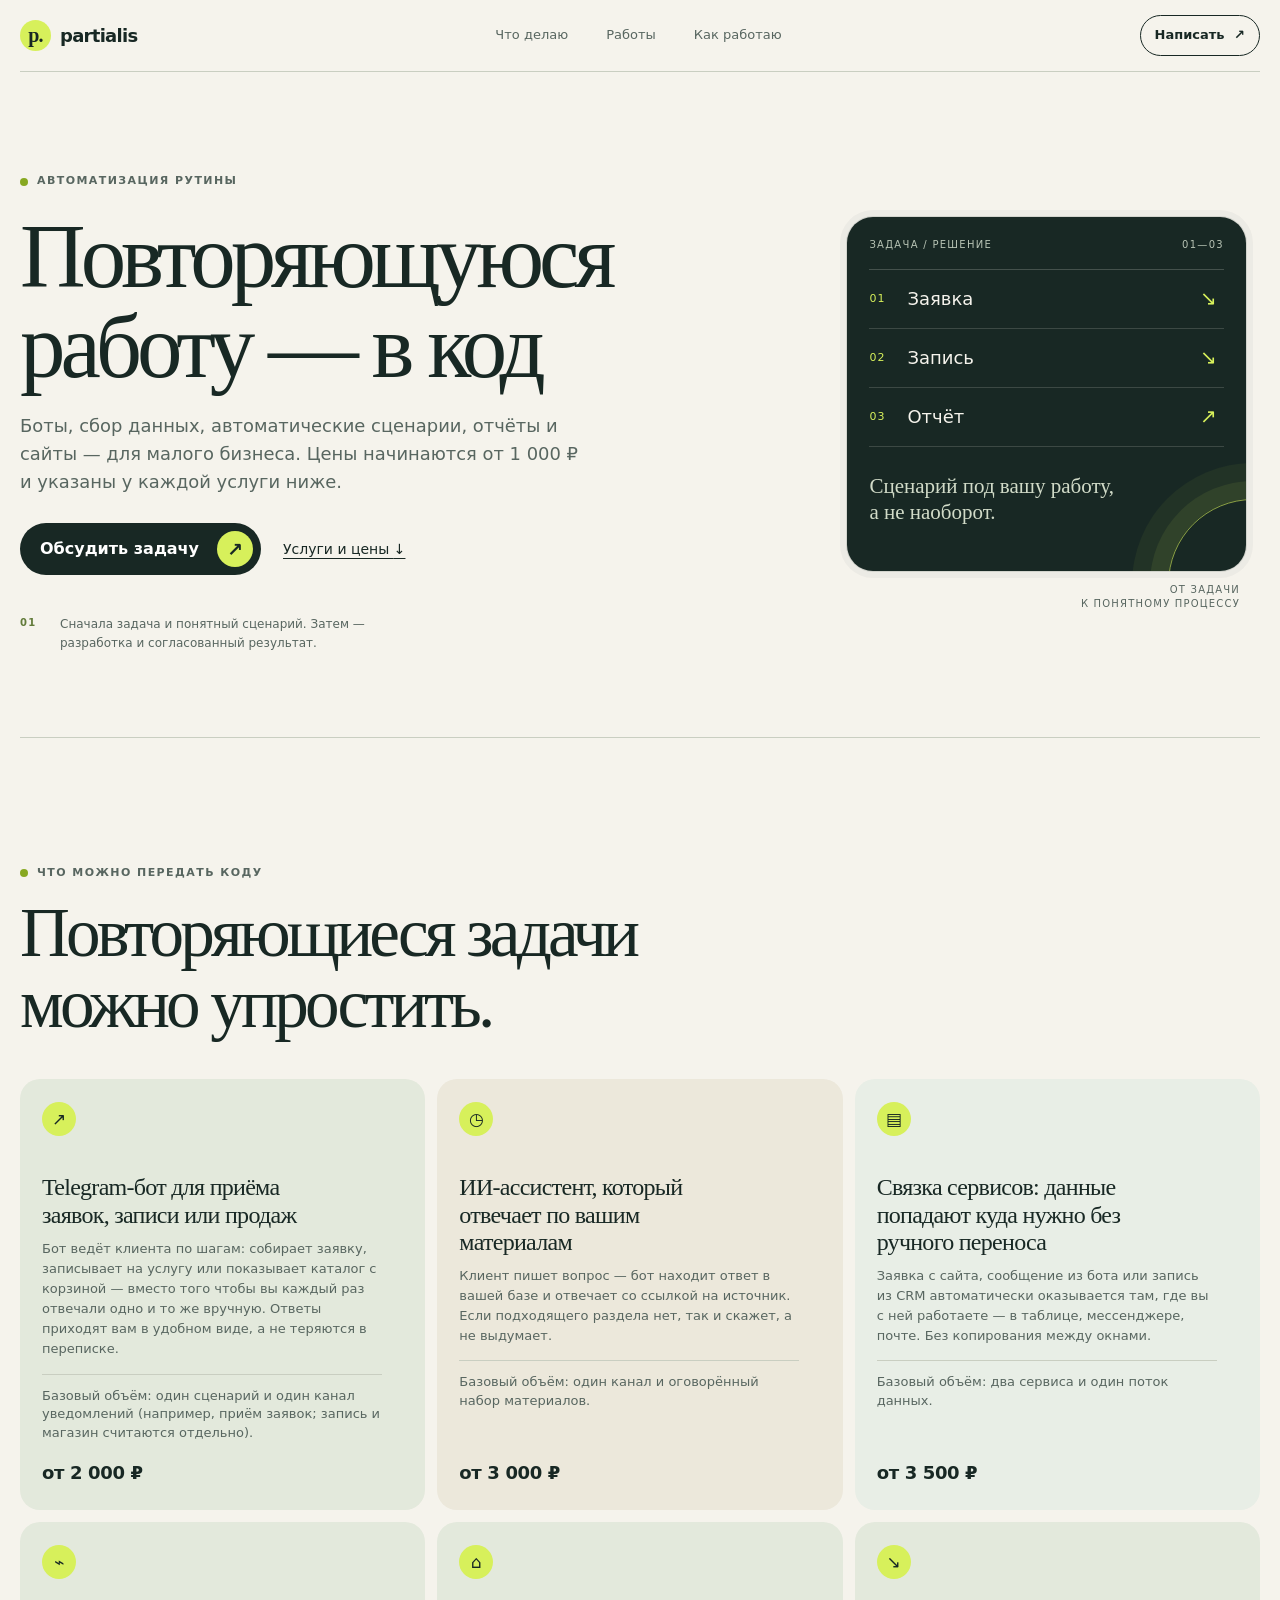
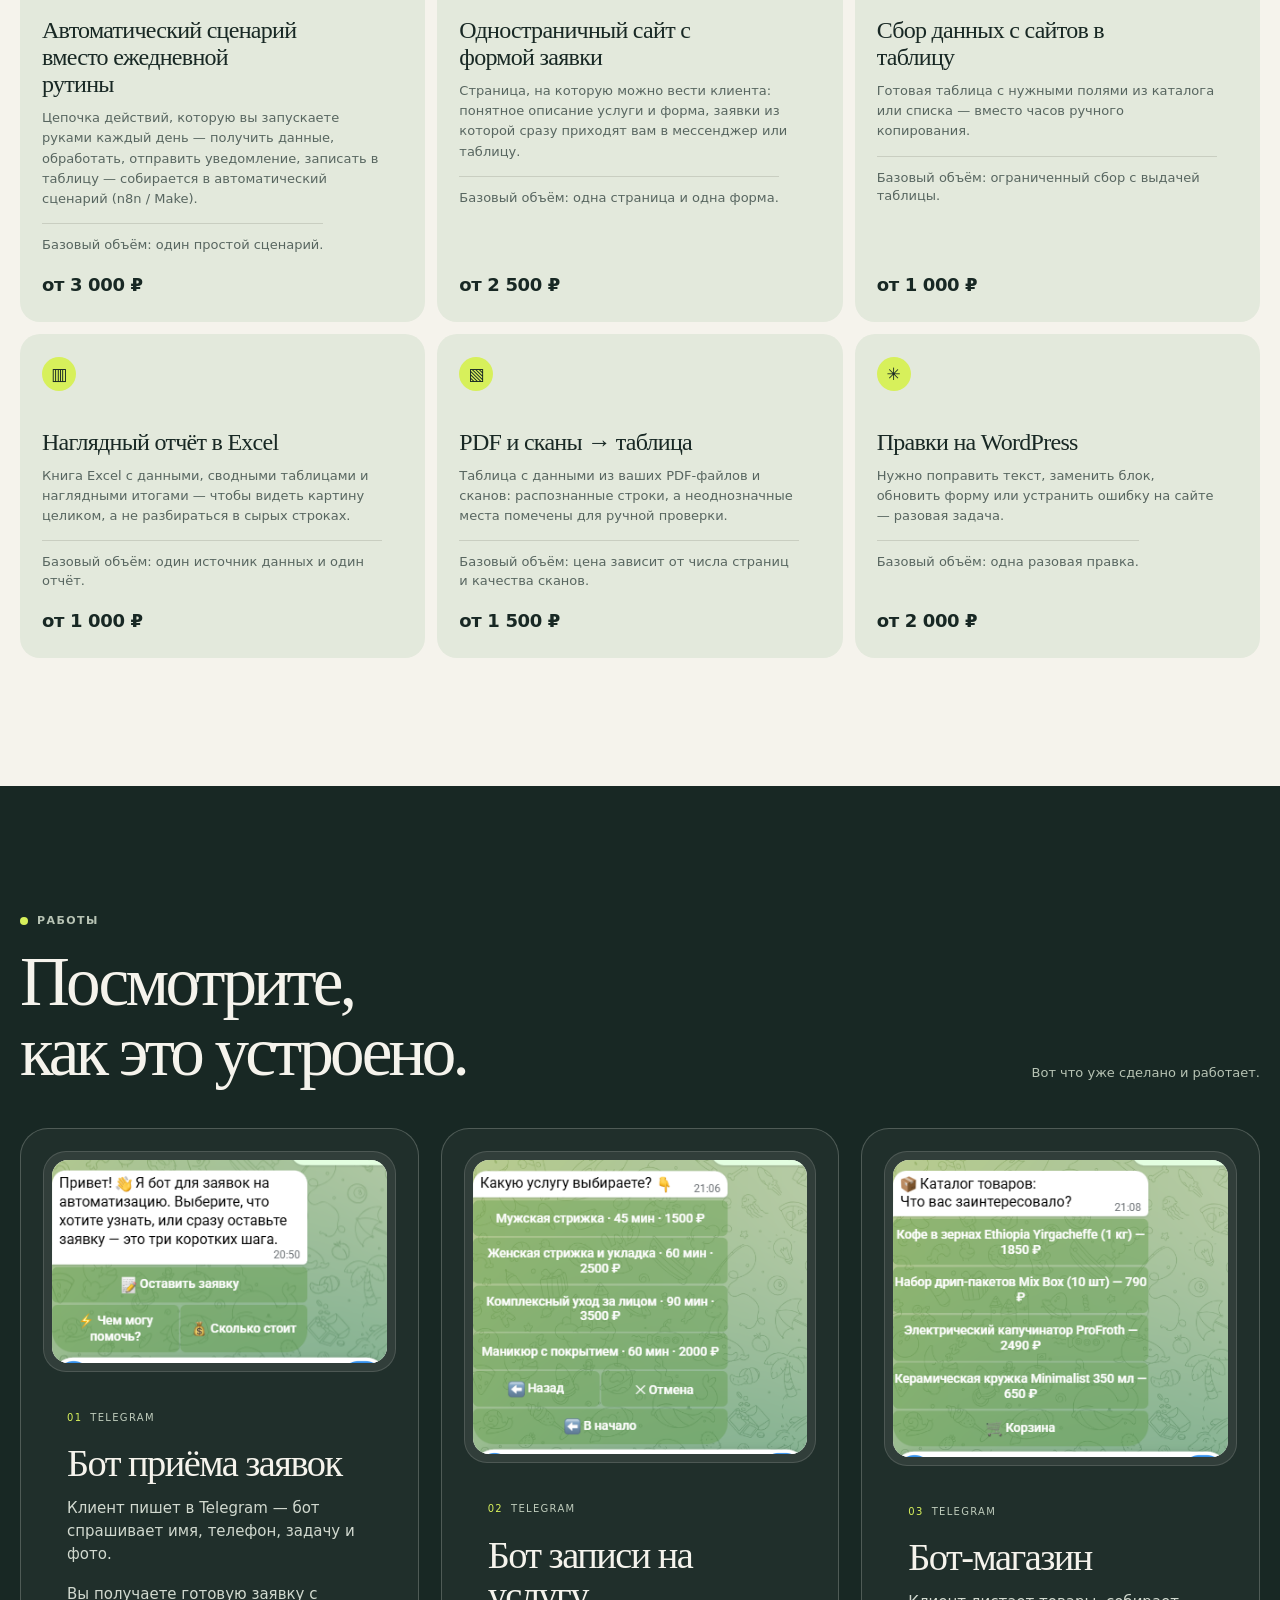
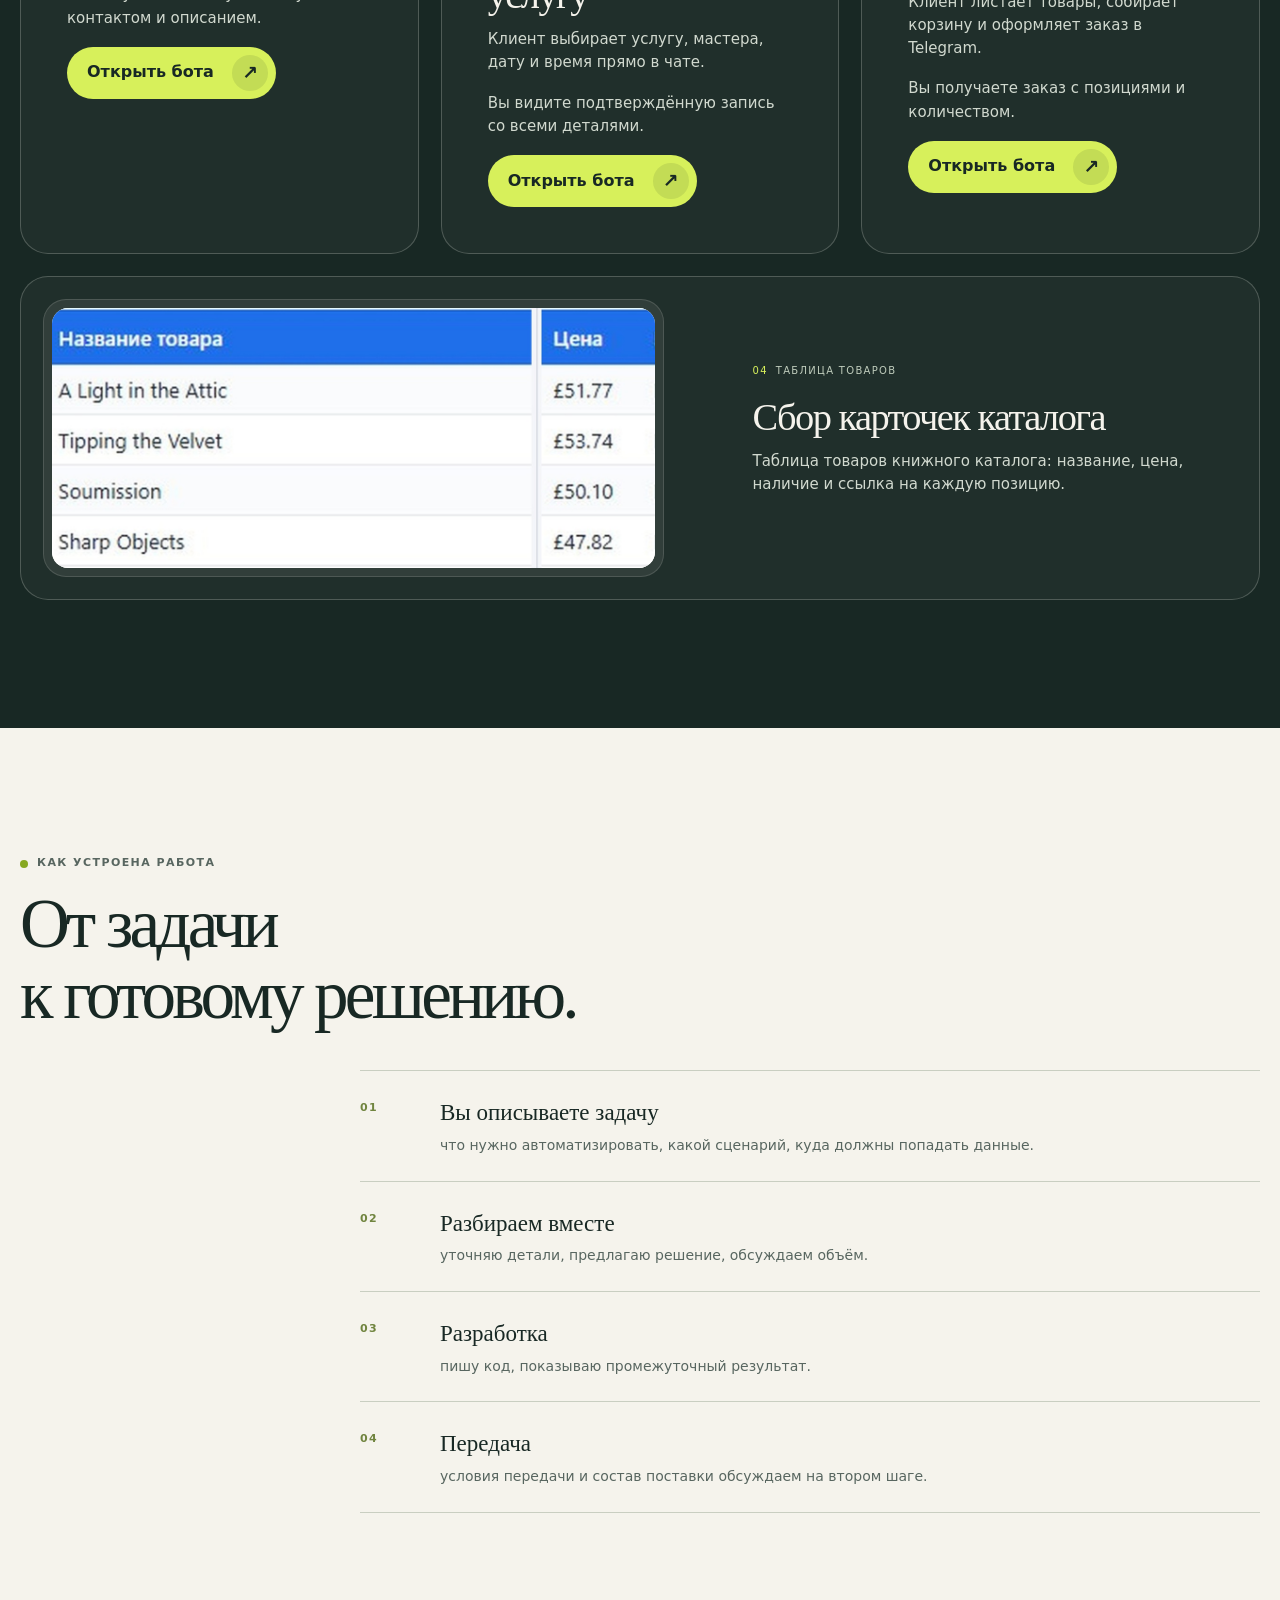
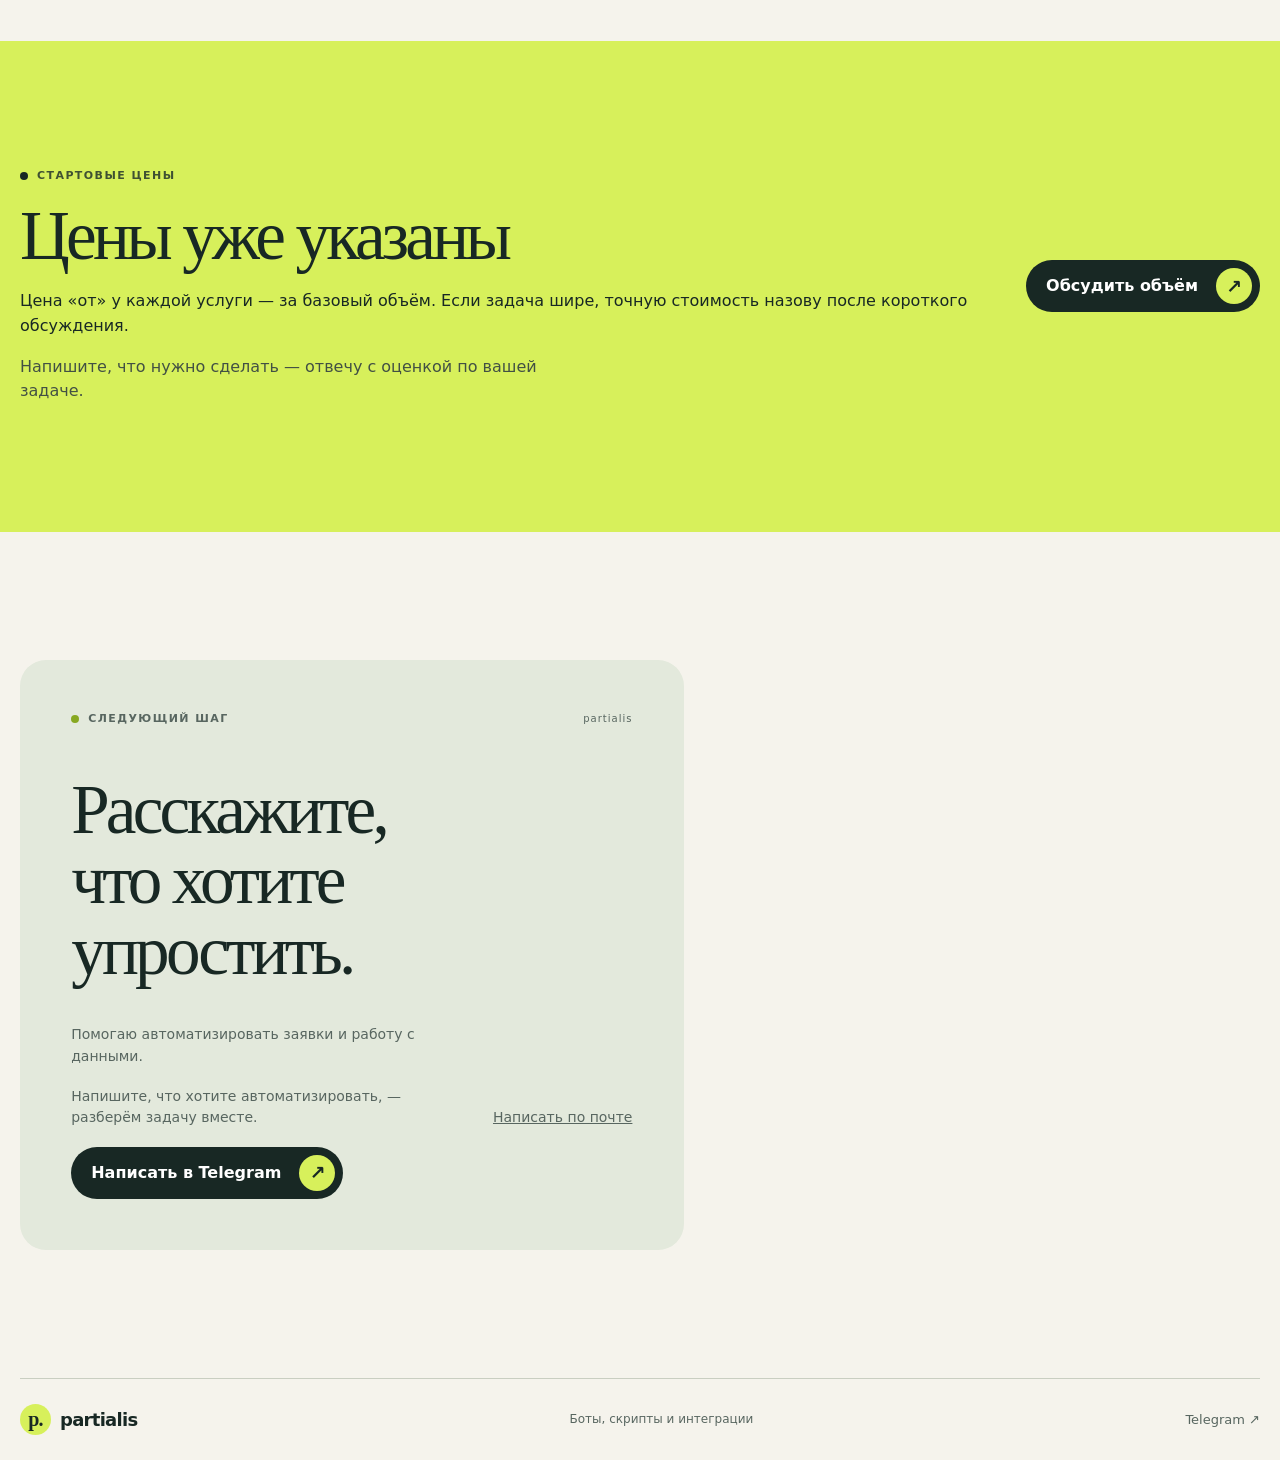
==== index.html @ 632c6802 "Витрина: три карточки ботов с кадрами переписки" ====
<!doctype html>
<html lang="ru">
<head>
  <meta charset="utf-8">
  <meta name="viewport" content="width=device-width, initial-scale=1">
  <meta name="theme-color" content="#f5f3ec">
  <title>Автоматизация для малого бизнеса — боты, отчёты, сбор данных, сайты | partialis.dev</title>
  <meta name="description" content="Telegram-боты, автоматические сценарии, сбор данных в таблицу, отчёты в Excel, одностраничные сайты. Цены от 1 000 ₽. Напишите задачу — отвечу с оценкой.">
  <link rel="stylesheet" href="стиль.css">
</head>
<body>
  <header class="шапка">
    <a class="логотип" href="#начало" aria-label="Partialis — в начало"><span class="логотип-знак">p.</span><span>partialis</span></a>
    <nav aria-label="Основная навигация"><a href="#решения">Что делаю</a><a href="#работы">Работы</a><a href="#процесс">Как работаю</a></nav>
    <a class="шапка-контакт" href="https://t.me/Partialis" target="_blank" rel="noopener">Написать <span aria-hidden="true">↗</span></a>
  </header>
  <main>
    <section class="герой" id="начало" aria-labelledby="заголовок">
      <div class="герой-текст">
        <!-- ТЕКСТ:первый-экран:начало -->
<p class="надстрочник"><span class="точка"></span> Автоматизация рутины</p><h1 id="заголовок">Повторяющуюся работу — в код</h1><div class="герой-описание"><p>Боты, сбор данных, автоматические сценарии, отчёты и сайты — для малого бизнеса. Цены начинаются от 1 000 ₽ и указаны у каждой услуги ниже.</p></div>
<!-- ТЕКСТ:первый-экран:конец -->
        <div class="действия"><a class="кнопка кнопка-тёмная" href="https://t.me/Partialis" target="_blank" rel="noopener">Обсудить задачу <span class="кнопка-стрелка" aria-hidden="true">↗</span></a><a class="текстовая-ссылка" href="#решения">Услуги и цены <span aria-hidden="true">↓</span></a></div>
        <div class="герой-примечание"><span class="примечание-метка">01</span><span>Сначала задача и понятный сценарий. Затем — разработка и согласованный результат.</span></div>
      </div>
      <aside class="герой-образ" aria-label="Три задачи для автоматизации">
        <div class="образ-рамка"><div class="образ-шапка"><span>Задача / решение</span><span>01—03</span></div><div class="образ-строка"><span class="образ-номер">01</span><span>Заявка</span><span class="образ-стрелка">↘</span></div><div class="образ-строка"><span class="образ-номер">02</span><span>Запись</span><span class="образ-стрелка">↘</span></div><div class="образ-строка"><span class="образ-номер">03</span><span>Отчёт</span><span class="образ-стрелка">↗</span></div><div class="образ-подпись">Сценарий под вашу работу,<br>а не наоборот.</div><span class="образ-блик" aria-hidden="true"></span></div>
        <p class="образ-лейбл">от задачи<br>к понятному процессу</p>
      </aside>
    </section>
    <section class="ситуации секция" id="решения" aria-labelledby="заголовок-ситуаций">
      <div class="секция-шапка"><p class="надстрочник"><span class="точка"></span> Что можно передать коду</p><h2 id="заголовок-ситуаций">Повторяющиеся задачи<br>можно упростить.</h2></div>
      <div class="ситуации-сетка">
        <!-- ТЕКСТ:что-делаю:начало -->
<article class="ситуация услуга"><span class="ситуация-знак">↗</span><h3>Telegram-бот для приёма заявок, записи или продаж</h3><p>Бот ведёт клиента по шагам: собирает заявку, записывает на услугу или показывает каталог с корзиной — вместо того чтобы вы каждый раз отвечали одно и то же вручную. Ответы приходят вам в удобном виде, а не теряются в переписке.</p><p class="услуга-предел">Базовый объём: один сценарий и один канал уведомлений (например, приём заявок; запись и магазин считаются отдельно).</p><p class="услуга-цена">от 2 000 ₽</p></article>
<article class="ситуация услуга"><span class="ситуация-знак">◷</span><h3>ИИ-ассистент, который отвечает по вашим материалам</h3><p>Клиент пишет вопрос — бот находит ответ в вашей базе и отвечает со ссылкой на источник. Если подходящего раздела нет, так и скажет, а не выдумает.</p><p class="услуга-предел">Базовый объём: один канал и оговорённый набор материалов.</p><p class="услуга-цена">от 3 000 ₽</p></article>
<article class="ситуация услуга"><span class="ситуация-знак">▤</span><h3>Связка сервисов: данные попадают куда нужно без ручного переноса</h3><p>Заявка с сайта, сообщение из бота или запись из CRM автоматически оказывается там, где вы с ней работаете — в таблице, мессенджере, почте. Без копирования между окнами.</p><p class="услуга-предел">Базовый объём: два сервиса и один поток данных.</p><p class="услуга-цена">от 3 500 ₽</p></article>
<article class="ситуация услуга"><span class="ситуация-знак">⌁</span><h3>Автоматический сценарий вместо ежедневной рутины</h3><p>Цепочка действий, которую вы запускаете руками каждый день — получить данные, обработать, отправить уведомление, записать в таблицу — собирается в автоматический сценарий (n8n / Make).</p><p class="услуга-предел">Базовый объём: один простой сценарий.</p><p class="услуга-цена">от 3 000 ₽</p></article>
<article class="ситуация услуга"><span class="ситуация-знак">⌂</span><h3>Одностраничный сайт с формой заявки</h3><p>Страница, на которую можно вести клиента: понятное описание услуги и форма, заявки из которой сразу приходят вам в мессенджер или таблицу.</p><p class="услуга-предел">Базовый объём: одна страница и одна форма.</p><p class="услуга-цена">от 2 500 ₽</p></article>
<article class="ситуация услуга"><span class="ситуация-знак">↘</span><h3>Сбор данных с сайтов в таблицу</h3><p>Готовая таблица с нужными полями из каталога или списка — вместо часов ручного копирования.</p><p class="услуга-предел">Базовый объём: ограниченный сбор с выдачей таблицы.</p><p class="услуга-цена">от 1 000 ₽</p></article>
<article class="ситуация услуга"><span class="ситуация-знак">▥</span><h3>Наглядный отчёт в Excel</h3><p>Книга Excel с данными, сводными таблицами и наглядными итогами — чтобы видеть картину целиком, а не разбираться в сырых строках.</p><p class="услуга-предел">Базовый объём: один источник данных и один отчёт.</p><p class="услуга-цена">от 1 000 ₽</p></article>
<article class="ситуация услуга"><span class="ситуация-знак">▧</span><h3>PDF и сканы → таблица</h3><p>Таблица с данными из ваших PDF-файлов и сканов: распознанные строки, а неоднозначные места помечены для ручной проверки.</p><p class="услуга-предел">Базовый объём: цена зависит от числа страниц и качества сканов.</p><p class="услуга-цена">от 1 500 ₽</p></article>
<article class="ситуация услуга"><span class="ситуация-знак">✳</span><h3>Правки на WordPress</h3><p>Нужно поправить текст, заменить блок, обновить форму или устранить ошибку на сайте — разовая задача.</p><p class="услуга-предел">Базовый объём: одна разовая правка.</p><p class="услуга-цена">от 2 000 ₽</p></article>
<!-- ТЕКСТ:что-делаю:конец -->
      </div>
    </section>
    <section class="работы секция" id="работы" aria-labelledby="заголовок-работ">
      <div class="секция-шапка секция-шапка-работы"><div><p class="надстрочник"><span class="точка"></span> Работы</p><h2 id="заголовок-работ">Посмотрите,<br>как это устроено.</h2></div><p class="происхождение">Вот что уже сделано и работает.</p></div>
      <div class="карточки-работ">
        <!-- ТЕКСТ:работы:начало -->
<article class="работа работа-бот" data-case-id="12" data-bot-card="zayavki"><div class="работа-медиа"><figure><img src="кадры/zayavki.webp" width="374" height="227" alt="Бот приёма заявок в чате Telegram" loading="lazy"></figure></div><div class="работа-текст"><p class="работа-мета"><span class="работа-номер">01</span><span>Telegram</span></p><h3>Бот приёма заявок</h3><p class="работа-описание">Клиент пишет в Telegram — бот спрашивает имя, телефон, задачу и фото.</p><p class="работа-описание">Вы получаете готовую заявку с контактом и описанием.</p><a class="кнопка кнопка-светлая" href="https://t.me/PartialisZayavkiDemoBot" target="_blank" rel="noopener">Открыть бота <span class="кнопка-стрелка" aria-hidden="true">↗</span></a></div></article>
<article class="работа работа-бот" data-case-id="12" data-bot-card="zapis"><div class="работа-медиа"><figure><img src="кадры/zapis.webp" width="374" height="329" alt="Бот записи на услугу в чате Telegram" loading="lazy"></figure></div><div class="работа-текст"><p class="работа-мета"><span class="работа-номер">02</span><span>Telegram</span></p><h3>Бот записи на услугу</h3><p class="работа-описание">Клиент выбирает услугу, мастера, дату и время прямо в чате.</p><p class="работа-описание">Вы видите подтверждённую запись со всеми деталями.</p><a class="кнопка кнопка-светлая" href="https://t.me/PartialisZapisDemoBot" target="_blank" rel="noopener">Открыть бота <span class="кнопка-стрелка" aria-hidden="true">↗</span></a></div></article>
<article class="работа работа-бот" data-case-id="12" data-bot-card="magazin"><div class="работа-медиа"><figure><img src="кадры/magazin.webp" width="374" height="332" alt="Бот-магазин в чате Telegram" loading="lazy"></figure></div><div class="работа-текст"><p class="работа-мета"><span class="работа-номер">03</span><span>Telegram</span></p><h3>Бот-магазин</h3><p class="работа-описание">Клиент листает товары, собирает корзину и оформляет заказ в Telegram.</p><p class="работа-описание">Вы получаете заказ с позициями и количеством.</p><a class="кнопка кнопка-светлая" href="https://t.me/PartialisMagazinDemoBot" target="_blank" rel="noopener">Открыть бота <span class="кнопка-стрелка" aria-hidden="true">↗</span></a></div></article>
<article class="работа работа-каталог" data-case-id="4"><div class="работа-текст"><p class="работа-мета"><span class="работа-номер">04</span><span>Таблица товаров</span></p><h3>Сбор карточек каталога</h3><p class="работа-описание">Таблица товаров книжного каталога: название, цена, наличие и ссылка на каждую позицию.</p></div><div class="работа-медиа"><figure><img src="снимки/каталог_пример.jpg" width="1280" height="552" alt="Таблица с карточками каталога товаров." loading="lazy"></figure></div></article>
<!-- ТЕКСТ:работы:конец -->
      </div>
    </section>
    <section class="процесс секция" id="процесс" aria-labelledby="заголовок-процесса">
      <div class="секция-шапка"><p class="надстрочник"><span class="точка"></span> Как устроена работа</p><h2 id="заголовок-процесса">От задачи<br>к готовому решению.</h2></div>
      <ol class="этапы">
        <!-- ТЕКСТ:процесс:начало -->
<li><span class="этап-номер">01</span><div><h3>Вы описываете задачу</h3><p>что нужно автоматизировать, какой сценарий, куда должны попадать данные.</p></div></li>
<li><span class="этап-номер">02</span><div><h3>Разбираем вместе</h3><p>уточняю детали, предлагаю решение, обсуждаем объём.</p></div></li>
<li><span class="этап-номер">03</span><div><h3>Разработка</h3><p>пишу код, показываю промежуточный результат.</p></div></li>
<li><span class="этап-номер">04</span><div><h3>Передача</h3><p>условия передачи и состав поставки обсуждаем на втором шаге.</p></div></li>
<!-- ТЕКСТ:процесс:конец -->
      </ol>
    </section>
    <section class="стоимость секция" aria-labelledby="заголовок-стоимости">
      <div class="стоимость-текст"><p class="надстрочник"><span class="точка"></span> Стартовые цены</p><h2 id="заголовок-стоимости">Цены уже указаны</h2>
        <!-- ТЕКСТ:стоимость:начало -->
<p>Цена «от» у каждой услуги — за базовый объём. Если задача шире, точную стоимость назову после короткого обсуждения.</p>
<p>Напишите, что нужно сделать — отвечу с оценкой по вашей задаче.</p>
<!-- ТЕКСТ:стоимость:конец -->
      </div>
      <a class="кнопка кнопка-тёмная" href="https://t.me/Partialis" target="_blank" rel="noopener">Обсудить объём <span class="кнопка-стрелка" aria-hidden="true">↗</span></a>
    </section>
    <section class="контакт секция" id="контакт" aria-labelledby="заголовок-контакта">
      <div class="контакт-карточка"><div class="контакт-верх"><p class="надстрочник"><span class="точка"></span> Следующий шаг</p><span class="контакт-индекс">partialis</span></div><h2 id="заголовок-контакта">Расскажите,<br>что хотите упростить.</h2><div class="контакт-низ">
        <!-- ТЕКСТ:контакт:начало -->
<p>Помогаю автоматизировать заявки и работу с данными.</p><p>Напишите, что хотите автоматизировать, — разберём задачу вместе.</p><p class="контакт-ссылки"><a href="mailto:Abasbekov2005@yandex.com">Написать по почте</a></p>
<!-- ТЕКСТ:контакт:конец -->
        <a class="кнопка кнопка-тёмная" href="https://t.me/Partialis" target="_blank" rel="noopener">Написать в Telegram <span class="кнопка-стрелка" aria-hidden="true">↗</span></a>
      </div></div>
    </section>
  </main>
  <footer class="подвал"><a class="логотип" href="#начало"><span class="логотип-знак">p.</span><span>partialis</span></a><span>Боты, скрипты и интеграции</span><a href="https://t.me/Partialis" target="_blank" rel="noopener">Telegram ↗</a></footer>
</body>
</html>
---- стиль.css ----
/* Зачем: новый мобильный маршрут витрины вместо технического каталога; факты и кадры берутся из утверждённых материалов. */
:root {
  color-scheme: light;
  --бумага: #f5f3ec;
  --чернила: #182824;
  --зелёный: #d7f05b;
  --мята: #e3e9dc;
  --линия: #c9cec1;
  --приглушённый: #586660;
  --шрифт: "Segoe UI", system-ui, sans-serif;
  --заголовок: Georgia, "Times New Roman", serif;
}
* { box-sizing: border-box; }
html { scroll-behavior: smooth; background: var(--бумага); }
body { margin: 0; color: var(--чернила); background: var(--бумага); font-family: var(--шрифт); font-size: 16px; line-height: 1.55; overflow-wrap: anywhere; }
img { display: block; max-width: 100%; }
a { color: inherit; }
.шапка, main, .подвал { width: min(1320px, calc(100% - 40px)); margin-inline: auto; }
.шапка { min-height: 72px; display: flex; align-items: center; justify-content: space-between; gap: 18px; border-bottom: 1px solid var(--линия); }
.логотип { display: inline-flex; gap: 9px; align-items: center; text-decoration: none; font-weight: 750; letter-spacing: -.04em; font-size: 18px; white-space: nowrap; }
.логотип-знак { display: grid; place-items: center; width: 31px; height: 31px; border-radius: 50%; background: var(--зелёный); font-family: var(--заголовок); font-size: 20px; font-weight: 700; }
.шапка nav { display: flex; gap: clamp(14px, 3vw, 38px); align-items: center; }
.шапка nav a, .подвал a:last-child { color: var(--приглушённый); text-decoration: none; font-size: 13px; }
.шапка nav a:hover, .подвал a:last-child:hover { color: var(--чернила); }
.шапка-контакт { padding: 9px 14px; border: 1px solid var(--чернила); border-radius: 999px; font-size: 13px; font-weight: 700; text-decoration: none; white-space: nowrap; }
.шапка-контакт span { margin-left: 5px; }
.герой { min-height: 620px; padding: clamp(42px, 8vw, 110px) 0 84px; display: grid; grid-template-columns: minmax(0, 1.25fr) minmax(280px, .75fr); align-items: center; gap: clamp(38px, 8vw, 110px); }
.герой-текст { max-width: 760px; }
.надстрочник { margin: 0; display: flex; align-items: center; gap: 9px; color: var(--приглушённый); font-size: 11px; line-height: 1.35; text-transform: uppercase; letter-spacing: .13em; font-weight: 750; }
.точка { width: 8px; height: 8px; flex: 0 0 8px; border-radius: 50%; background: #87a821; }
h1, h2, h3, p { margin-top: 0; }
h1, h2 { font-family: var(--заголовок); font-weight: 500; letter-spacing: -.055em; }
h1 { max-width: 780px; margin: 23px 0 20px; font-size: clamp(48px, 7.1vw, 96px); line-height: .99; }
h1 em, h2 em { color: #627b3a; font-weight: 400; }
.герой-описание { max-width: 560px; color: var(--приглушённый); font-size: clamp(16px, 1.4vw, 19px); }
.герой-описание p { margin-bottom: 0; }
.действия { margin-top: 28px; display: flex; flex-wrap: wrap; align-items: center; gap: 14px 22px; }
.кнопка { min-height: 52px; padding: 7px 8px 7px 20px; display: inline-flex; align-items: center; justify-content: space-between; gap: 18px; border: 0; border-radius: 999px; font: inherit; font-weight: 700; text-decoration: none; transition: transform .35s cubic-bezier(.22,.8,.25,1), background-color .35s cubic-bezier(.22,.8,.25,1), color .35s cubic-bezier(.22,.8,.25,1); }
.кнопка:hover { transform: translateY(-2px); }
.кнопка:active { transform: scale(.98); }
.кнопка-тёмная { color: white; background: var(--чернила); }
.кнопка-тёмная:hover { background: #294039; }
.кнопка-светлая { color: var(--чернила); background: var(--зелёный); }
.кнопка-светлая:hover { background: #e4f77f; }
.кнопка-стрелка { width: 36px; height: 36px; flex: 0 0 36px; display: grid; place-items: center; border-radius: 50%; color: var(--чернила); background: var(--зелёный); font-size: 19px; transition: transform .35s cubic-bezier(.22,.8,.25,1); }
.кнопка:hover .кнопка-стрелка { transform: translate(2px, -2px); }
.кнопка-светлая .кнопка-стрелка { background: rgba(24,40,36,.1); }
.текстовая-ссылка { color: var(--чернила); font-size: 14px; text-underline-offset: 4px; }
.герой-примечание { margin-top: 40px; max-width: 410px; display: grid; grid-template-columns: 28px 1fr; gap: 12px; color: var(--приглушённый); font-size: 12px; }
.примечание-метка { color: #627b3a; font-size: 10px; font-weight: 800; letter-spacing: .13em; }
.герой-образ { position: relative; width: min(100%, 430px); justify-self: end; padding: 14px; }
.образ-рамка { position: relative; overflow: hidden; min-height: 354px; padding: 20px 22px 23px; border-radius: 26px; color: #f5f3ec; background: var(--чернила); box-shadow: 0 0 0 1px rgba(24,40,36,.12), 0 0 0 7px rgba(24,40,36,.035); }
.образ-шапка { padding-bottom: 16px; display: flex; justify-content: space-between; color: #b7c3b4; border-bottom: 1px solid rgba(245,243,236,.2); font-size: 10px; letter-spacing: .13em; text-transform: uppercase; }
.образ-строка { min-height: 59px; display: grid; grid-template-columns: 38px 1fr 24px; align-items: center; border-bottom: 1px solid rgba(245,243,236,.16); font-size: 18px; }
.образ-номер { color: var(--зелёный); font-size: 11px; letter-spacing: .1em; }
.образ-стрелка { color: var(--зелёный); font-size: 20px; }
.образ-подпись { padding-top: 26px; color: #d1dbc8; font-family: var(--заголовок); font-size: 21px; line-height: 1.25; }
.образ-блик { position: absolute; width: 170px; height: 170px; right: -92px; bottom: -98px; border: 1px solid rgba(215,240,91,.6); border-radius: 50%; box-shadow: 0 0 0 18px rgba(215,240,91,.08), 0 0 0 36px rgba(215,240,91,.05); }
.образ-лейбл { position: static; margin: 12px 6px 0; text-align: right; color: var(--приглушённый); font-size: 10px; line-height: 1.35; text-transform: uppercase; letter-spacing: .12em; }
.секция { padding-block: clamp(74px, 10vw, 138px); }
.секция-шапка { margin-bottom: 40px; }
.секция-шапка h2, .стоимость h2, .контакт h2 { margin: 18px 0 0; font-size: clamp(39px, 5.4vw, 72px); line-height: 1.02; }
.ситуации { border-top: 1px solid var(--линия); }
.ситуации-сетка { display: grid; grid-template-columns: repeat(3, minmax(0, 1fr)); gap: 12px; }
.ситуация { min-height: 260px; padding: 23px 22px; display: flex; flex-direction: column; align-items: flex-start; border-radius: 20px; background: var(--мята); }
.ситуация:nth-child(2) { background: #ece8db; }
.ситуация:nth-child(3) { background: #e8eee6; }
.ситуация-знак { width: 34px; height: 34px; margin-bottom: 38px; display: grid; place-items: center; border-radius: 50%; color: var(--чернила); background: var(--зелёный); font-size: 17px; }
.ситуация h3 { max-width: 260px; margin-bottom: 10px; font-family: var(--заголовок); font-size: 24px; font-weight: 500; line-height: 1.13; letter-spacing: -.03em; }
.ситуация p { max-width: 340px; margin: 0; color: var(--приглушённый); font-size: 13px; }
.работы { color: #f5f3ec; background: var(--чернила); width: calc(100% + max(20px, (100vw - 1320px) / 2) * 2); margin-left: calc(-1 * max(20px, (100vw - 1320px) / 2)); padding-inline: max(20px, (100vw - 1320px) / 2); }
.секция-шапка-работы { display: flex; align-items: end; justify-content: space-between; gap: 30px; }
.работы .надстрочник { color: #b7c3b4; }
.работы .точка { background: var(--зелёный); }
.работы h2 { color: #f5f3ec; }
.происхождение { max-width: 315px; margin: 0 0 5px; color: #b7c3b4; font-size: 13px; }
.карточки-работ { display: grid; grid-template-columns: repeat(3, minmax(0, 1fr)); gap: 22px; }
.работа { display: grid; grid-template-columns: minmax(0, .9fr) minmax(0, 1.1fr); align-items: center; gap: clamp(25px, 5vw, 72px); padding: 22px; border: 1px solid rgba(245,243,236,.22); border-radius: 28px; background: rgba(245,243,236,.035); }
.работа:nth-child(even) { grid-template-columns: minmax(0, 1.1fr) minmax(0, .9fr); }
.работа:nth-child(even) .работа-медиа { order: -1; }
.работа-текст { padding: clamp(4px, 2vw, 24px); }
.работа-мета { display: flex; flex-wrap: wrap; gap: 8px; align-items: center; color: #bfccbc; font-size: 10px; text-transform: uppercase; letter-spacing: .13em; }
.работа-номер { color: var(--зелёный); }
.работа-бот { grid-template-columns: minmax(0, 1fr); align-content: start; gap: 14px; }
.работа-бот:nth-child(even) { grid-template-columns: minmax(0, 1fr); }
.работа-бот:nth-child(even) .работа-медиа { order: 0; }
.работа-каталог { grid-column: 1 / -1; }
.работа h3 { margin: 18px 0 13px; color: #f5f3ec; font-family: var(--заголовок); font-size: clamp(30px, 3vw, 43px); font-weight: 500; line-height: 1.05; letter-spacing: -.04em; }
.работа-описание { max-width: 500px; margin: 0 0 17px; color: #d1d9cf; font-size: 15px; }
.работа-предел { max-width: 500px; margin: 0; padding-top: 14px; border-top: 1px solid rgba(245,243,236,.18); color: #acb9ad; font-size: 12px; }
.работа-медиа { min-width: 0; padding: 8px; border: 1px solid rgba(245,243,236,.14); border-radius: 23px; background: rgba(245,243,236,.08); }
.работа-медиа-кнопка { min-height: 132px; display: flex; flex-direction: column; align-items: stretch; justify-content: center; gap: 10px; }
.работа-медиа-кнопка .кнопка { max-width: 100%; width: 100%; justify-content: space-between; white-space: nowrap; }
.работа-медиа figure { margin: 0; overflow: hidden; border-radius: 16px; background: #f4f4f1; }
.работа-медиа img { width: 100%; height: auto; object-fit: contain; }
.работа-медиа figcaption { padding: 10px 12px 11px; color: #536059; background: #f4f4f1; font-size: 11px; line-height: 1.4; }
.этапы { max-width: 900px; margin: 0 0 0 auto; padding: 0; list-style: none; border-top: 1px solid var(--линия); }
.этапы li { padding: 24px 0; display: grid; grid-template-columns: 68px minmax(0, 1fr); gap: 12px; border-bottom: 1px solid var(--линия); }
.этап-номер { padding-top: 4px; color: #70843f; font-size: 11px; font-weight: 800; letter-spacing: .12em; }
.этапы h3 { margin: 0 0 4px; font-family: var(--заголовок); font-size: 23px; font-weight: 500; }
.этапы p { max-width: 600px; margin: 0; color: var(--приглушённый); font-size: 14px; }
.стоимость { margin-inline: calc(-1 * max(20px, (100vw - 1320px) / 2)); padding-inline: max(20px, (100vw - 1320px) / 2); display: flex; align-items: center; justify-content: space-between; gap: 34px; background: var(--зелёный); }
.стоимость .надстрочник { color: #3f5132; }
.стоимость .точка { background: var(--чернила); }
.стоимость h2 { margin-bottom: 17px; }
.стоимость-текст > p:last-child { max-width: 580px; margin: 0; color: #425044; }
.стоимость .кнопка { flex: 0 0 auto; }
.стоимость .кнопка-тёмная { color: white; }
.контакт { display: grid; grid-template-columns: minmax(0, 1.05fr) minmax(260px, .75fr); gap: clamp(36px, 8vw, 110px); align-items: start; }
.контакт-карточка { padding: clamp(23px, 4vw, 52px); border-radius: 26px; background: var(--мята); }
.контакт-верх { display: flex; align-items: center; justify-content: space-between; gap: 12px; }
.контакт-индекс { color: var(--приглушённый); font-size: 10px; letter-spacing: .1em; }
.контакт h2 { margin-block: 48px 38px; }
.контакт-низ { display: flex; flex-wrap: wrap; align-items: end; justify-content: space-between; gap: 18px; }
.контакт-низ p { max-width: 350px; margin: 0; color: var(--приглушённый); font-size: 14px; }
.вопросы .надстрочник { margin-bottom: 18px; }
.вопросы details { padding: 17px 0; border-top: 1px solid var(--линия); }
.вопросы details:last-child { border-bottom: 1px solid var(--линия); }
.вопросы summary { position: relative; padding-right: 28px; font-size: 14px; font-weight: 700; cursor: pointer; list-style: none; }
.вопросы summary::-webkit-details-marker { display: none; }
.вопросы summary::after { content: "+"; position: absolute; right: 2px; top: -3px; color: #627b3a; font-size: 21px; font-weight: 400; }
.вопросы details[open] summary::after { content: "−"; }
.вопросы details p { margin: 11px 26px 0 0; color: var(--приглушённый); font-size: 13px; }
.подвал { min-height: 82px; display: flex; align-items: center; justify-content: space-between; gap: 18px; border-top: 1px solid var(--линия); }
.подвал > span { color: var(--приглушённый); font-size: 12px; }
:focus-visible { outline: 3px solid #70843f; outline-offset: 4px; }
@media (max-width: 980px) {
  .карточки-работ { grid-template-columns: repeat(2, minmax(0, 1fr)); }
}

@media (max-width: 760px) {
  .шапка, main, .подвал { width: calc(100% - 40px); }
  .шапка { min-height: 66px; }
  .шапка nav { display: none; }
  .герой { min-height: 0; padding: 48px 0 70px; grid-template-columns: minmax(0, 1fr); gap: 35px; }
  h1 { max-width: 600px; margin-top: 20px; font-size: clamp(39px, 10.4vw, 58px); line-height: 1.01; }
  .герой-описание { max-width: 560px; font-size: 16px; }
  .герой-примечание { margin-top: 26px; }
  .герой-образ { width: min(100%, 430px); justify-self: center; padding: 8px 8px 20px; }
  .образ-рамка { min-height: 300px; padding: 18px 20px 22px; }
  .образ-строка { min-height: 51px; }
  .образ-лейбл { margin: 10px 8px 0; }
  .секция { padding-block: 76px; }
  .секция-шапка { margin-bottom: 28px; }
  .секция-шапка h2, .стоимость h2, .контакт h2 { font-size: clamp(37px, 9vw, 52px); }
  .ситуации-сетка { grid-template-columns: minmax(0, 1fr); gap: 10px; }
  .ситуация { min-height: 0; padding: 20px; }
  .ситуация-знак { margin-bottom: 22px; }
  .ситуация h3 { max-width: 330px; font-size: 23px; }
  .ситуация p { font-size: 14px; }
  .работы { width: calc(100% + 40px); margin-left: -20px; padding-inline: 20px; }
  .секция-шапка-работы { display: block; }
  .происхождение { margin-top: 22px; }
  .карточки-работ { grid-template-columns: minmax(0, 1fr); gap: 14px; }
  .работа-каталог { grid-column: auto; }
  .работа, .работа:nth-child(even) { grid-template-columns: minmax(0, 1fr); gap: 21px; padding: 12px; border-radius: 22px; }
  .работа-текст { padding: 12px 8px 4px; }
  .работа h3 { font-size: 34px; }
  .работа-описание { font-size: 14px; }
  .работа-предел { font-size: 12px; }
  .работа:nth-child(even) .работа-медиа { order: 0; }
  .работа-медиа { padding: 6px; border-radius: 17px; }
  .работа-бот .работа-медиа { padding: 3px; }
  .работа-медиа figure { border-radius: 12px; }
  .работа-медиа figcaption { font-size: 10px; }
  .этапы li { grid-template-columns: 42px minmax(0, 1fr); gap: 8px; padding: 20px 0; }
  .этапы h3 { font-size: 21px; }
  .этапы p { font-size: 13px; }
  .стоимость { margin-inline: -20px; padding-inline: 20px; display: block; }
  .стоимость .кнопка { margin-top: 24px; }
  .контакт { grid-template-columns: minmax(0, 1fr); gap: 42px; }
  .контакт-карточка { padding: 23px; border-radius: 21px; }
  .контакт h2 { margin-block: 38px 27px; }
  .контакт-низ { display: grid; align-items: start; }
  .подвал { min-height: 76px; flex-wrap: wrap; padding-block: 14px; }
  .подвал > span { display: none; }
}
@media (max-width: 380px) {
  .шапка, main, .подвал { width: calc(100% - 32px); }
  .шапка { gap: 10px; }
  .шапка-контакт { padding: 8px 11px; }
  .герой { padding-top: 38px; }
  h1 { font-size: 38px; }
  .действия { align-items: flex-start; flex-direction: column; }
  .работы { width: calc(100% + 32px); margin-left: -16px; padding-inline: 16px; }
  .стоимость { margin-inline: -16px; padding-inline: 16px; }
}
@media (prefers-reduced-motion: reduce) {
  html { scroll-behavior: auto; }
  *, *::before, *::after { transition-duration: .01ms !important; animation-duration: .01ms !important; }
}
/* Полноширинные плашки выходят к краю без арифметики с непереносимым умножением в calc(). */
.работы { width: calc(100% + 40px); margin-left: -20px; padding-inline: 20px; }
.стоимость { margin-inline: -20px; padding-inline: 20px; }
@media (max-width: 380px) {
  .работы { width: calc(100% + 32px); margin-left: -16px; padding-inline: 16px; }
  .стоимость { margin-inline: -16px; padding-inline: 16px; }
}

/* Карточки услуг: результат, граница объёма и цена читаются без раскрытия. */
.услуга-предел { margin: 14px 0 0 !important; padding-top: 12px !important; border-top: 1px solid var(--линия); color: var(--приглушённый) !important; font-size: 14px; line-height: 1.45; }
.услуга-цена { margin-top: auto !important; padding-top: 16px !important; color: var(--чернила) !important; font-size: 18px !important; font-weight: 800; letter-spacing: -.02em; }
@media (max-width: 700px) {
  .ситуации-сетка { grid-template-columns: minmax(0, 1fr); gap: 12px; }
  .ситуация.услуга { min-height: 0; padding: 20px; border-radius: 16px; }
  .услуга .ситуация-знак { width: 28px; height: 28px; margin-bottom: 15px; }
  .услуга h3 { max-width: 100%; margin-bottom: 8px; font-size: 21px; line-height: 1.2; }
  .услуга p { font-size: 16px; line-height: 1.5; }
  .услуга .услуга-предел { margin-top: 12px !important; font-size: 15px; }
  .услуга .услуга-цена { padding-top: 12px !important; font-size: 18px !important; }
}
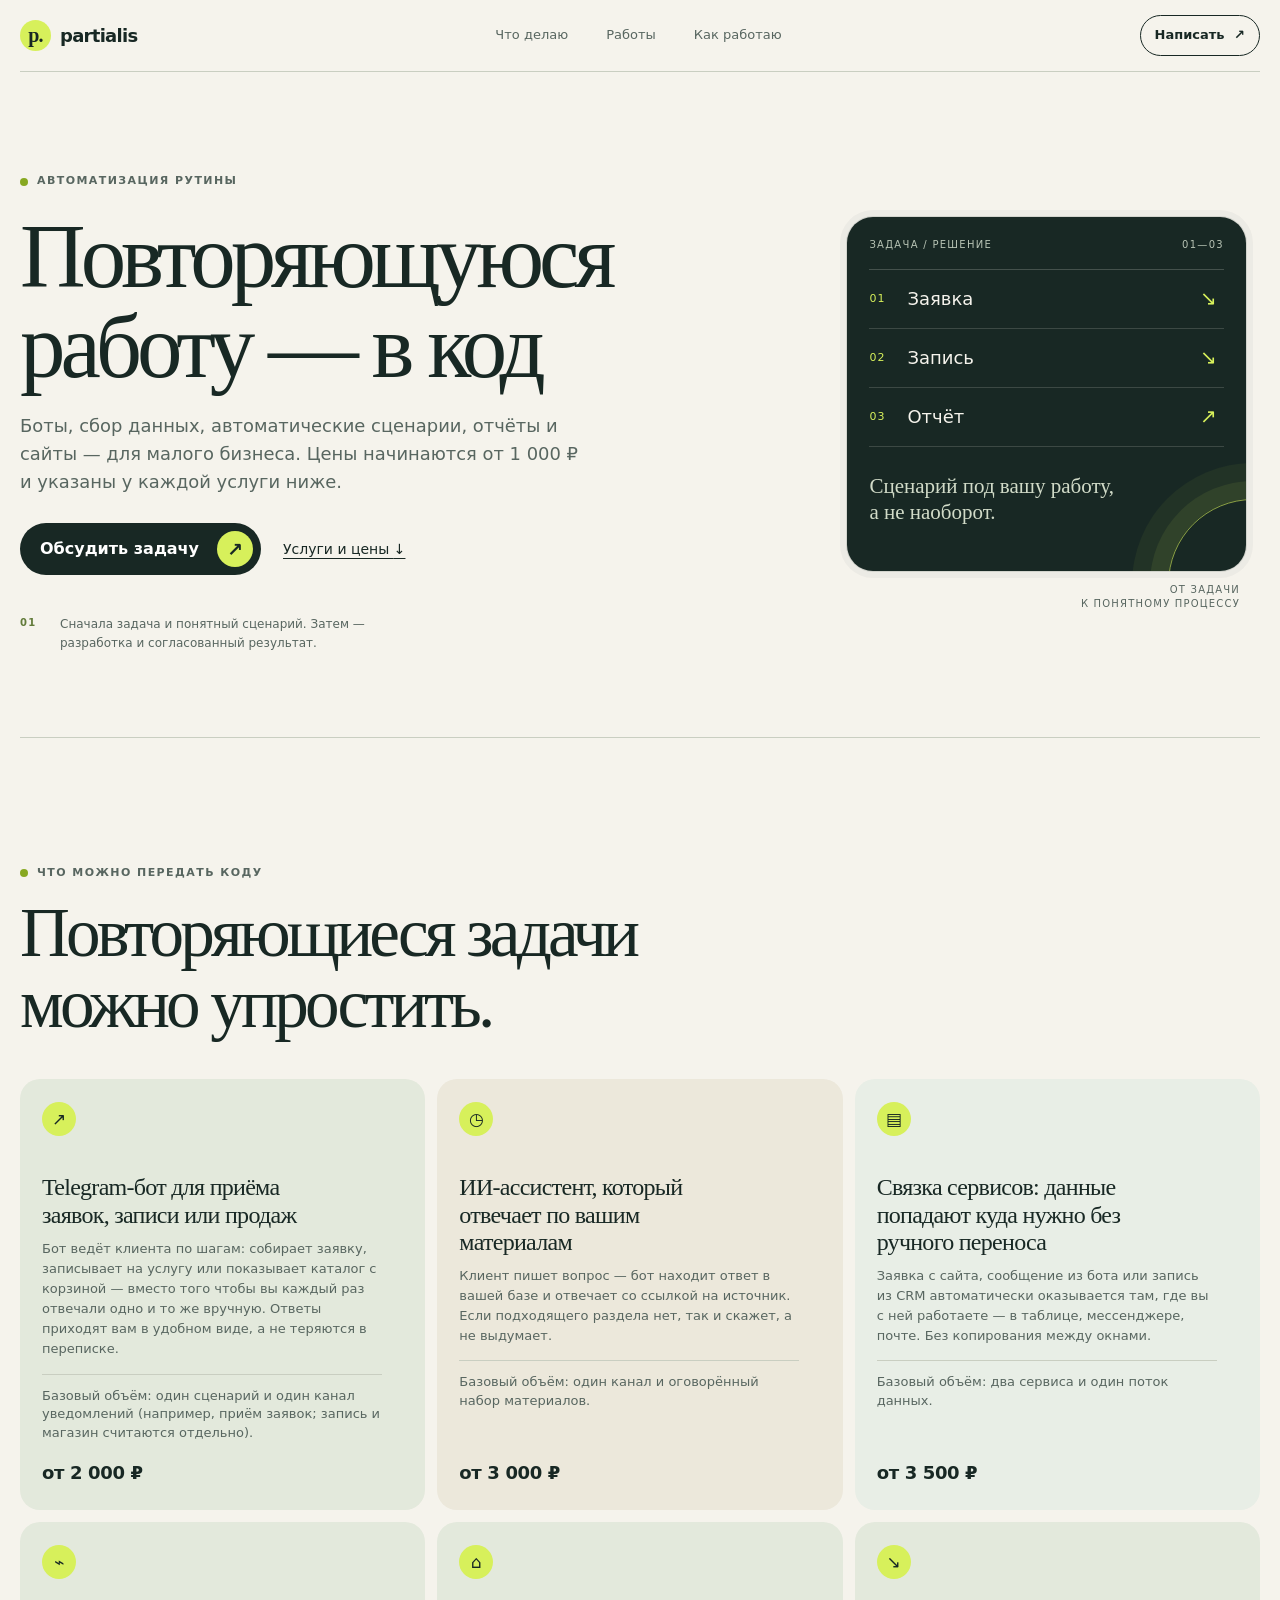
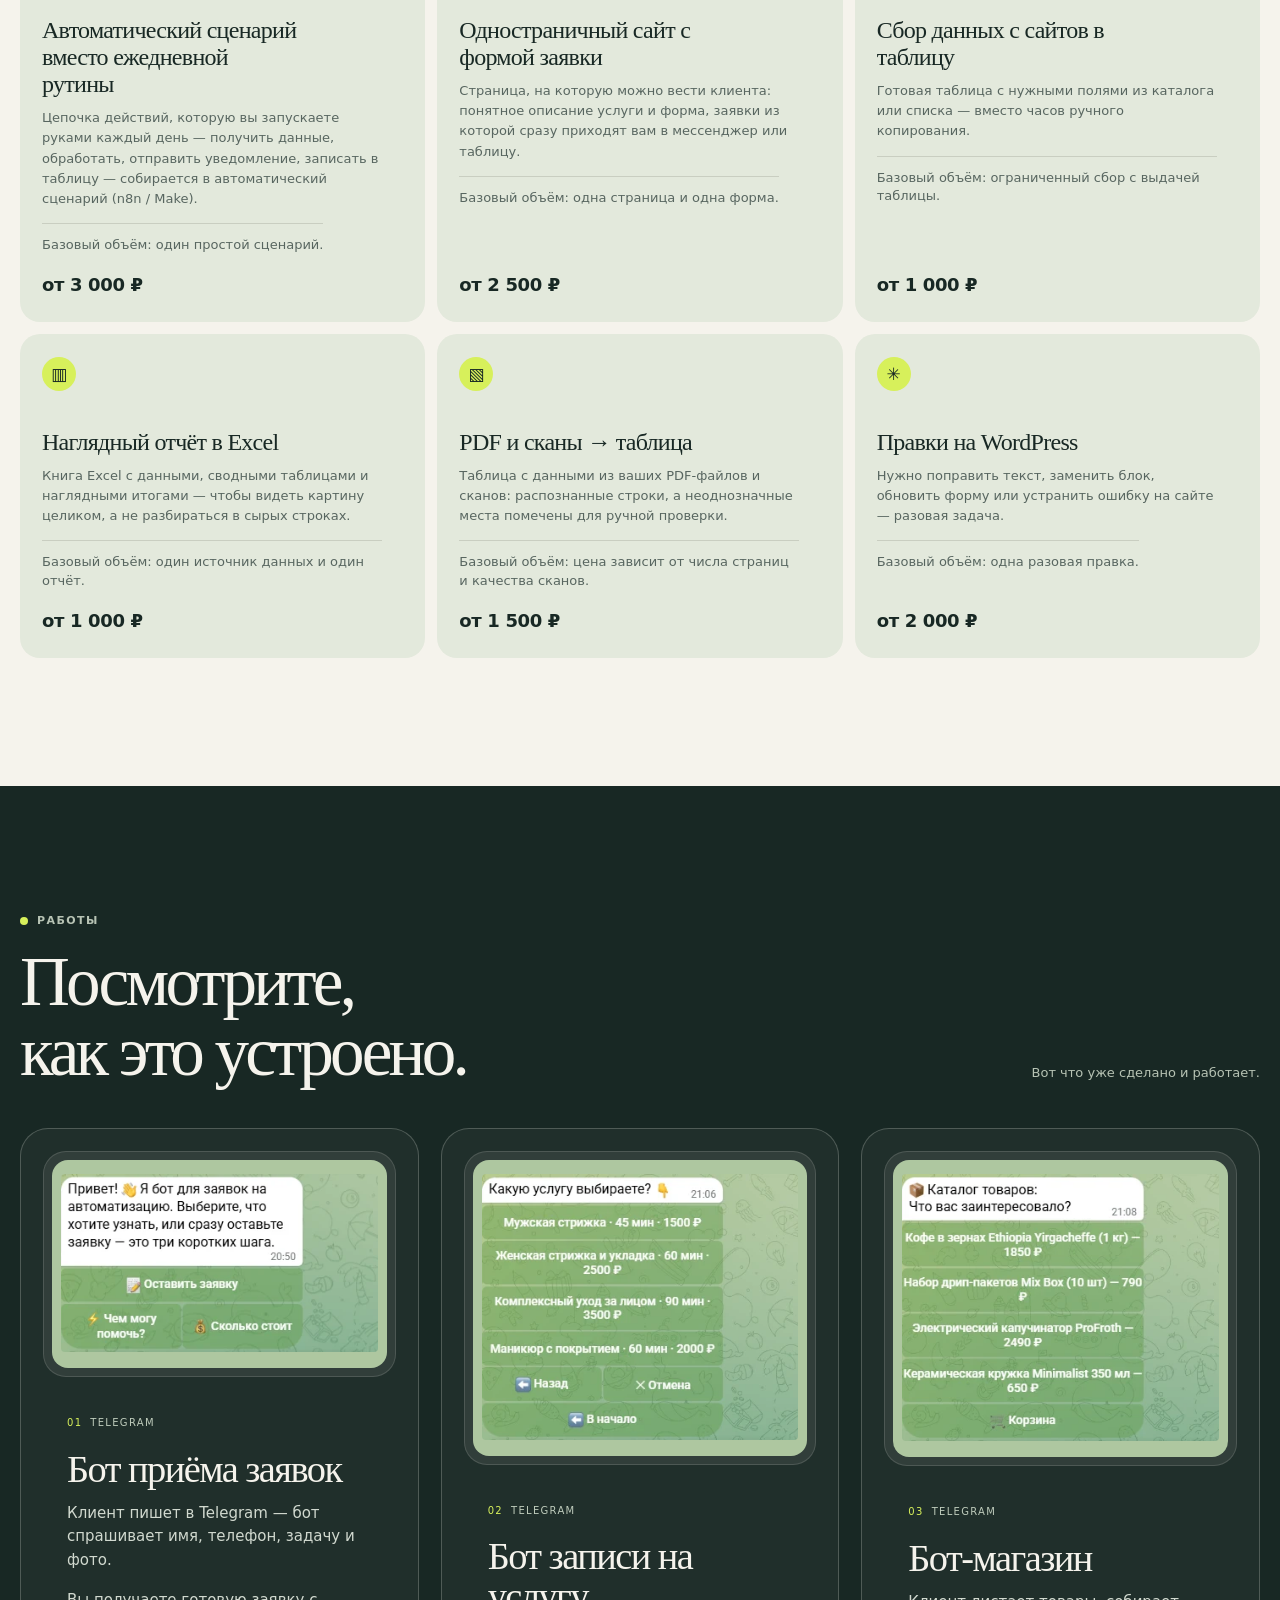
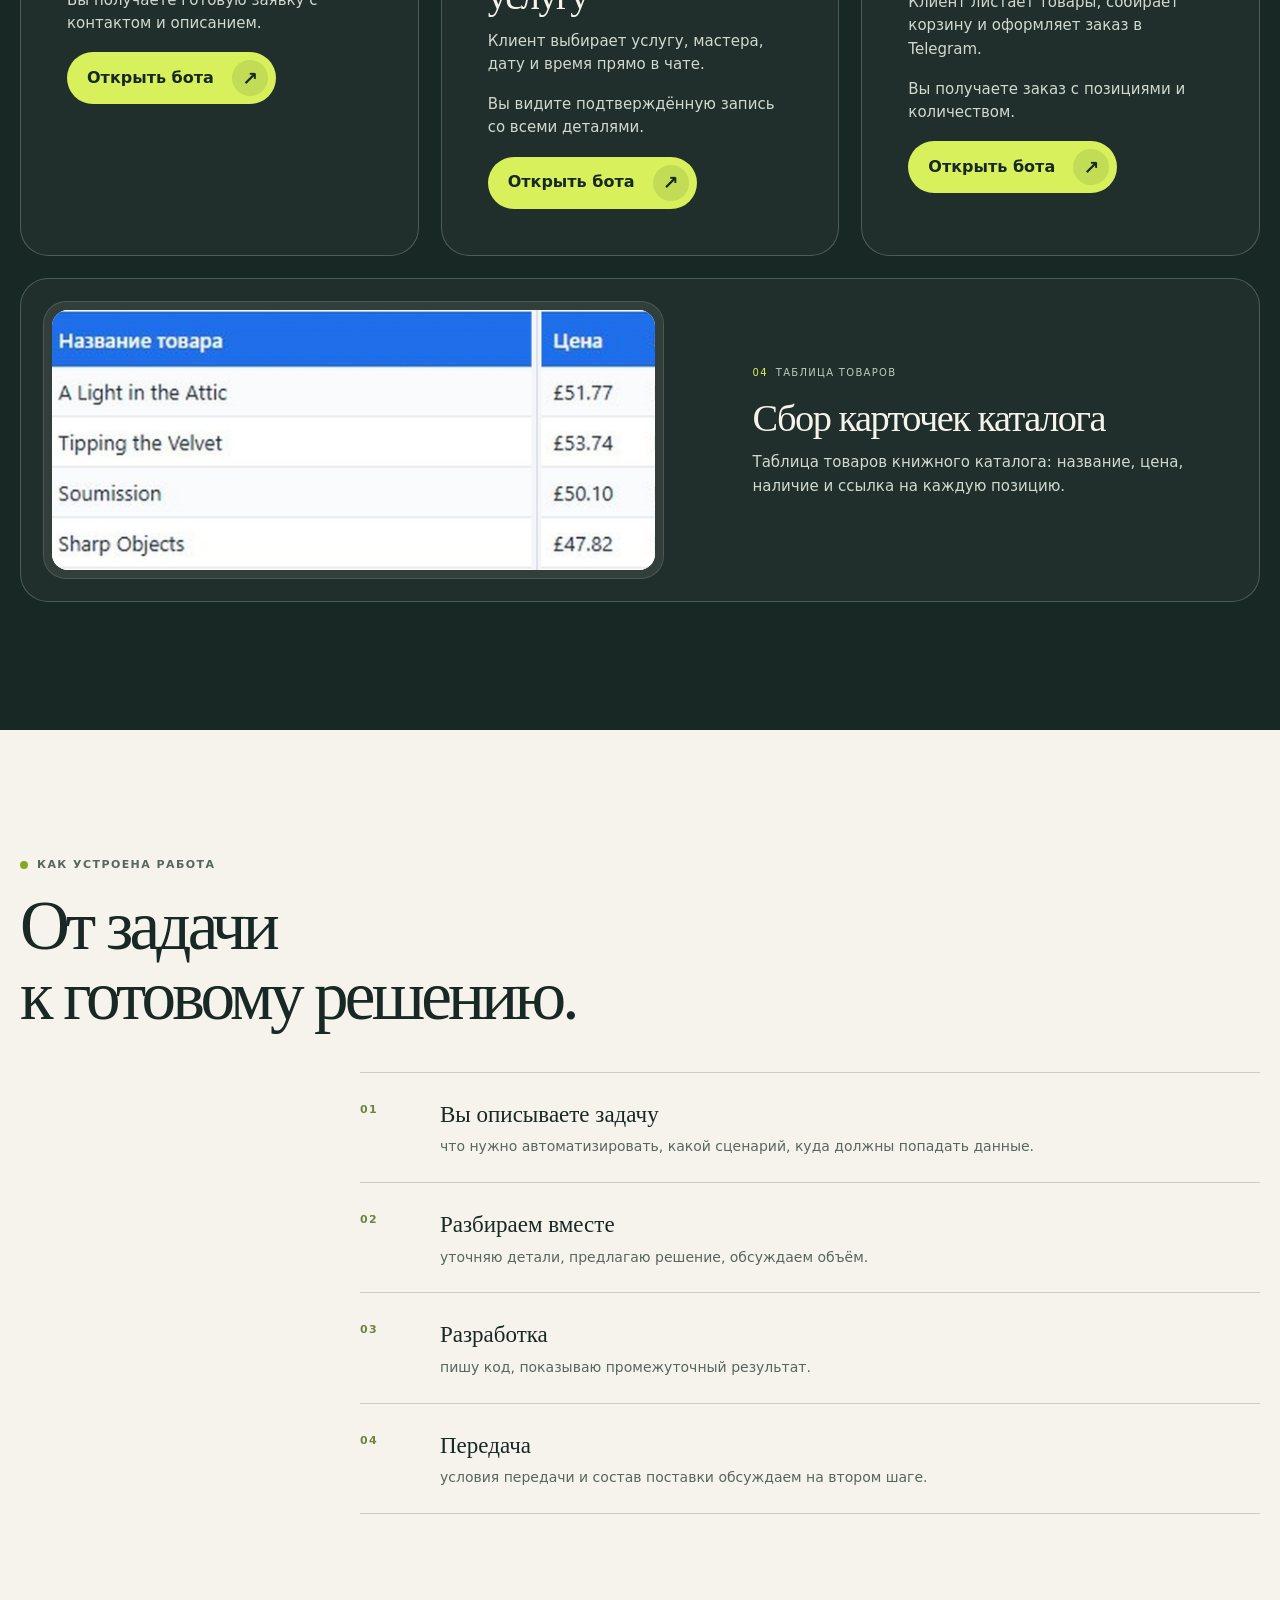
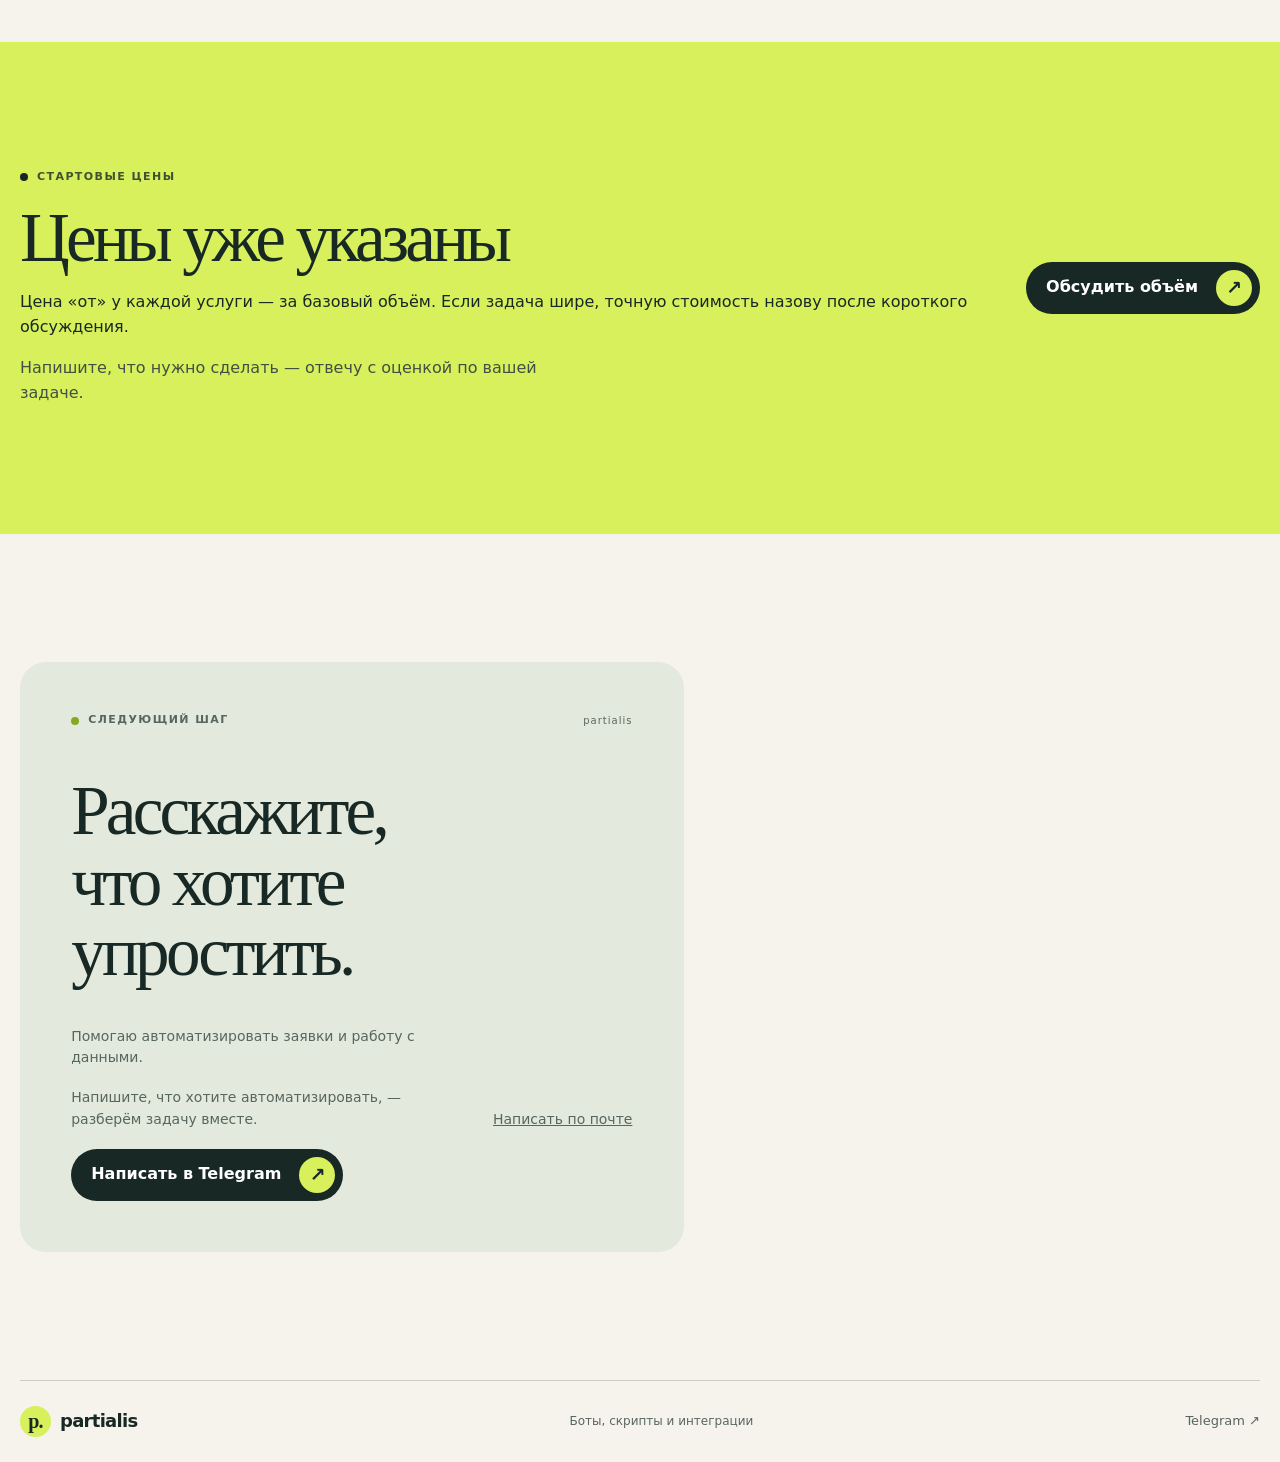
==== commit 43167ef5: "Кадры ботов без обрезков, с полями" ====
--- a/index.html
+++ b/index.html
@@ -48,9 +48,9 @@
       <div class="секция-шапка секция-шапка-работы"><div><p class="надстрочник"><span class="точка"></span> Работы</p><h2 id="заголовок-работ">Посмотрите,<br>как это устроено.</h2></div><p class="происхождение">Вот что уже сделано и работает.</p></div>
       <div class="карточки-работ">
         <!-- ТЕКСТ:работы:начало -->
-<article class="работа работа-бот" data-case-id="12" data-bot-card="zayavki"><div class="работа-медиа"><figure><img src="кадры/zayavki.webp" width="374" height="227" alt="Бот приёма заявок в чате Telegram" loading="lazy"></figure></div><div class="работа-текст"><p class="работа-мета"><span class="работа-номер">01</span><span>Telegram</span></p><h3>Бот приёма заявок</h3><p class="работа-описание">Клиент пишет в Telegram — бот спрашивает имя, телефон, задачу и фото.</p><p class="работа-описание">Вы получаете готовую заявку с контактом и описанием.</p><a class="кнопка кнопка-светлая" href="https://t.me/PartialisZayavkiDemoBot" target="_blank" rel="noopener">Открыть бота <span class="кнопка-стрелка" aria-hidden="true">↗</span></a></div></article>
-<article class="работа работа-бот" data-case-id="12" data-bot-card="zapis"><div class="работа-медиа"><figure><img src="кадры/zapis.webp" width="374" height="329" alt="Бот записи на услугу в чате Telegram" loading="lazy"></figure></div><div class="работа-текст"><p class="работа-мета"><span class="работа-номер">02</span><span>Telegram</span></p><h3>Бот записи на услугу</h3><p class="работа-описание">Клиент выбирает услугу, мастера, дату и время прямо в чате.</p><p class="работа-описание">Вы видите подтверждённую запись со всеми деталями.</p><a class="кнопка кнопка-светлая" href="https://t.me/PartialisZapisDemoBot" target="_blank" rel="noopener">Открыть бота <span class="кнопка-стрелка" aria-hidden="true">↗</span></a></div></article>
-<article class="работа работа-бот" data-case-id="12" data-bot-card="magazin"><div class="работа-медиа"><figure><img src="кадры/magazin.webp" width="374" height="332" alt="Бот-магазин в чате Telegram" loading="lazy"></figure></div><div class="работа-текст"><p class="работа-мета"><span class="работа-номер">03</span><span>Telegram</span></p><h3>Бот-магазин</h3><p class="работа-описание">Клиент листает товары, собирает корзину и оформляет заказ в Telegram.</p><p class="работа-описание">Вы получаете заказ с позициями и количеством.</p><a class="кнопка кнопка-светлая" href="https://t.me/PartialisMagazinDemoBot" target="_blank" rel="noopener">Открыть бота <span class="кнопка-стрелка" aria-hidden="true">↗</span></a></div></article>
+<article class="работа работа-бот" data-case-id="12" data-bot-card="zayavki"><div class="работа-медиа"><figure><img src="кадры/zayavki.webp" width="374" height="211" alt="Бот приёма заявок в чате Telegram" loading="lazy"></figure></div><div class="работа-текст"><p class="работа-мета"><span class="работа-номер">01</span><span>Telegram</span></p><h3>Бот приёма заявок</h3><p class="работа-описание">Клиент пишет в Telegram — бот спрашивает имя, телефон, задачу и фото.</p><p class="работа-описание">Вы получаете готовую заявку с контактом и описанием.</p><a class="кнопка кнопка-светлая" href="https://t.me/PartialisZayavkiDemoBot" target="_blank" rel="noopener">Открыть бота <span class="кнопка-стрелка" aria-hidden="true">↗</span></a></div></article>
+<article class="работа работа-бот" data-case-id="12" data-bot-card="zapis"><div class="работа-медиа"><figure><img src="кадры/zapis.webp" width="374" height="314" alt="Бот записи на услугу в чате Telegram" loading="lazy"></figure></div><div class="работа-текст"><p class="работа-мета"><span class="работа-номер">02</span><span>Telegram</span></p><h3>Бот записи на услугу</h3><p class="работа-описание">Клиент выбирает услугу, мастера, дату и время прямо в чате.</p><p class="работа-описание">Вы видите подтверждённую запись со всеми деталями.</p><a class="кнопка кнопка-светлая" href="https://t.me/PartialisZapisDemoBot" target="_blank" rel="noopener">Открыть бота <span class="кнопка-стрелка" aria-hidden="true">↗</span></a></div></article>
+<article class="работа работа-бот" data-case-id="12" data-bot-card="magazin"><div class="работа-медиа"><figure><img src="кадры/magazin.webp" width="374" height="316" alt="Бот-магазин в чате Telegram" loading="lazy"></figure></div><div class="работа-текст"><p class="работа-мета"><span class="работа-номер">03</span><span>Telegram</span></p><h3>Бот-магазин</h3><p class="работа-описание">Клиент листает товары, собирает корзину и оформляет заказ в Telegram.</p><p class="работа-описание">Вы получаете заказ с позициями и количеством.</p><a class="кнопка кнопка-светлая" href="https://t.me/PartialisMagazinDemoBot" target="_blank" rel="noopener">Открыть бота <span class="кнопка-стрелка" aria-hidden="true">↗</span></a></div></article>
 <article class="работа работа-каталог" data-case-id="4"><div class="работа-текст"><p class="работа-мета"><span class="работа-номер">04</span><span>Таблица товаров</span></p><h3>Сбор карточек каталога</h3><p class="работа-описание">Таблица товаров книжного каталога: название, цена, наличие и ссылка на каждую позицию.</p></div><div class="работа-медиа"><figure><img src="снимки/каталог_пример.jpg" width="1280" height="552" alt="Таблица с карточками каталога товаров." loading="lazy"></figure></div></article>
 <!-- ТЕКСТ:работы:конец -->
       </div>
--- a/стиль.css
+++ b/стиль.css
@@ -92,6 +92,9 @@
 .работа-медиа-кнопка { min-height: 132px; display: flex; flex-direction: column; align-items: stretch; justify-content: center; gap: 10px; }
 .работа-медиа-кнопка .кнопка { max-width: 100%; width: 100%; justify-content: space-between; white-space: nowrap; }
 .работа-медиа figure { margin: 0; overflow: hidden; border-radius: 16px; background: #f4f4f1; }
+/* 01.10: кадр чата вырезан по пузырю и на сайте выглядел оборванным (владелец: «Чё за обрезка»). Поля на фоне цвета чата. */
+.работа-бот .работа-медиа figure { padding: 14px 9px 16px; background: #aec7a0; }
+.работа-бот .работа-медиа img { display: block; border-radius: 4px; }
 .работа-медиа img { width: 100%; height: auto; object-fit: contain; }
 .работа-медиа figcaption { padding: 10px 12px 11px; color: #536059; background: #f4f4f1; font-size: 11px; line-height: 1.4; }
 .этапы { max-width: 900px; margin: 0 0 0 auto; padding: 0; list-style: none; border-top: 1px solid var(--линия); }
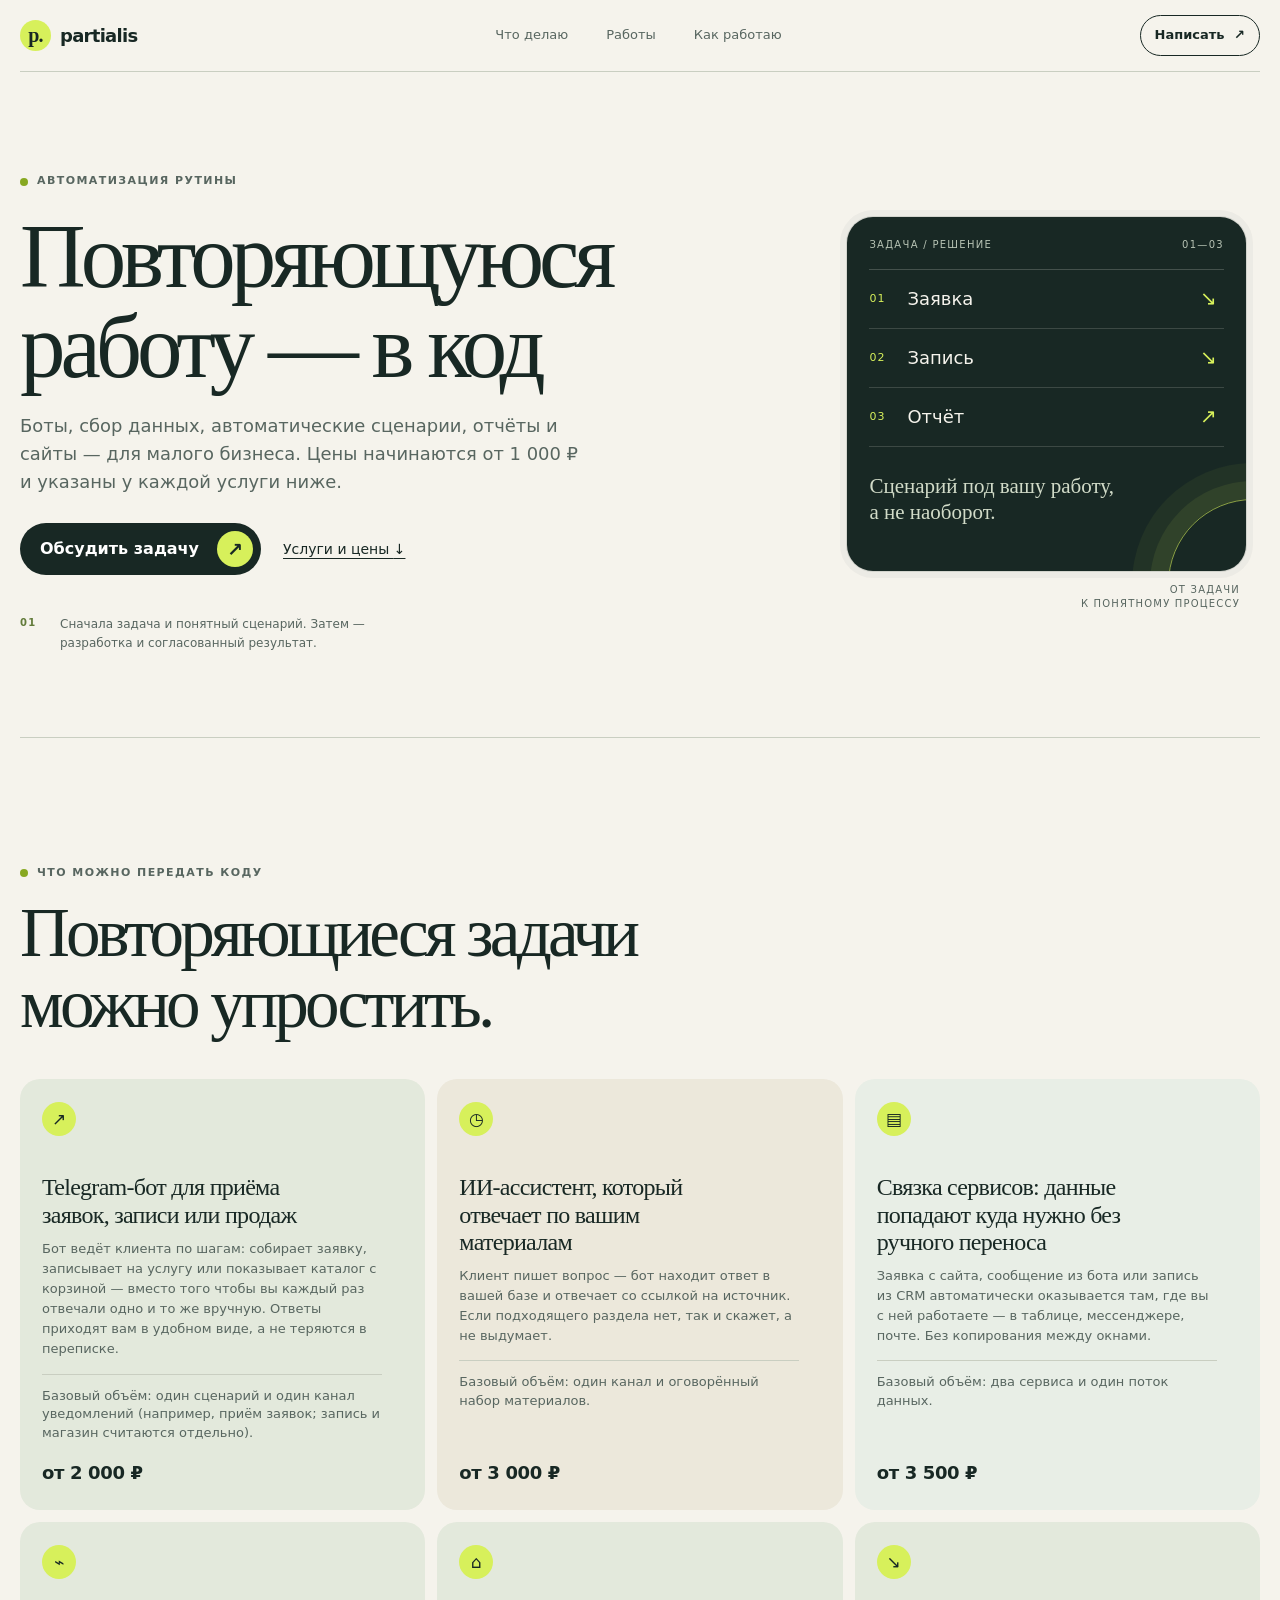
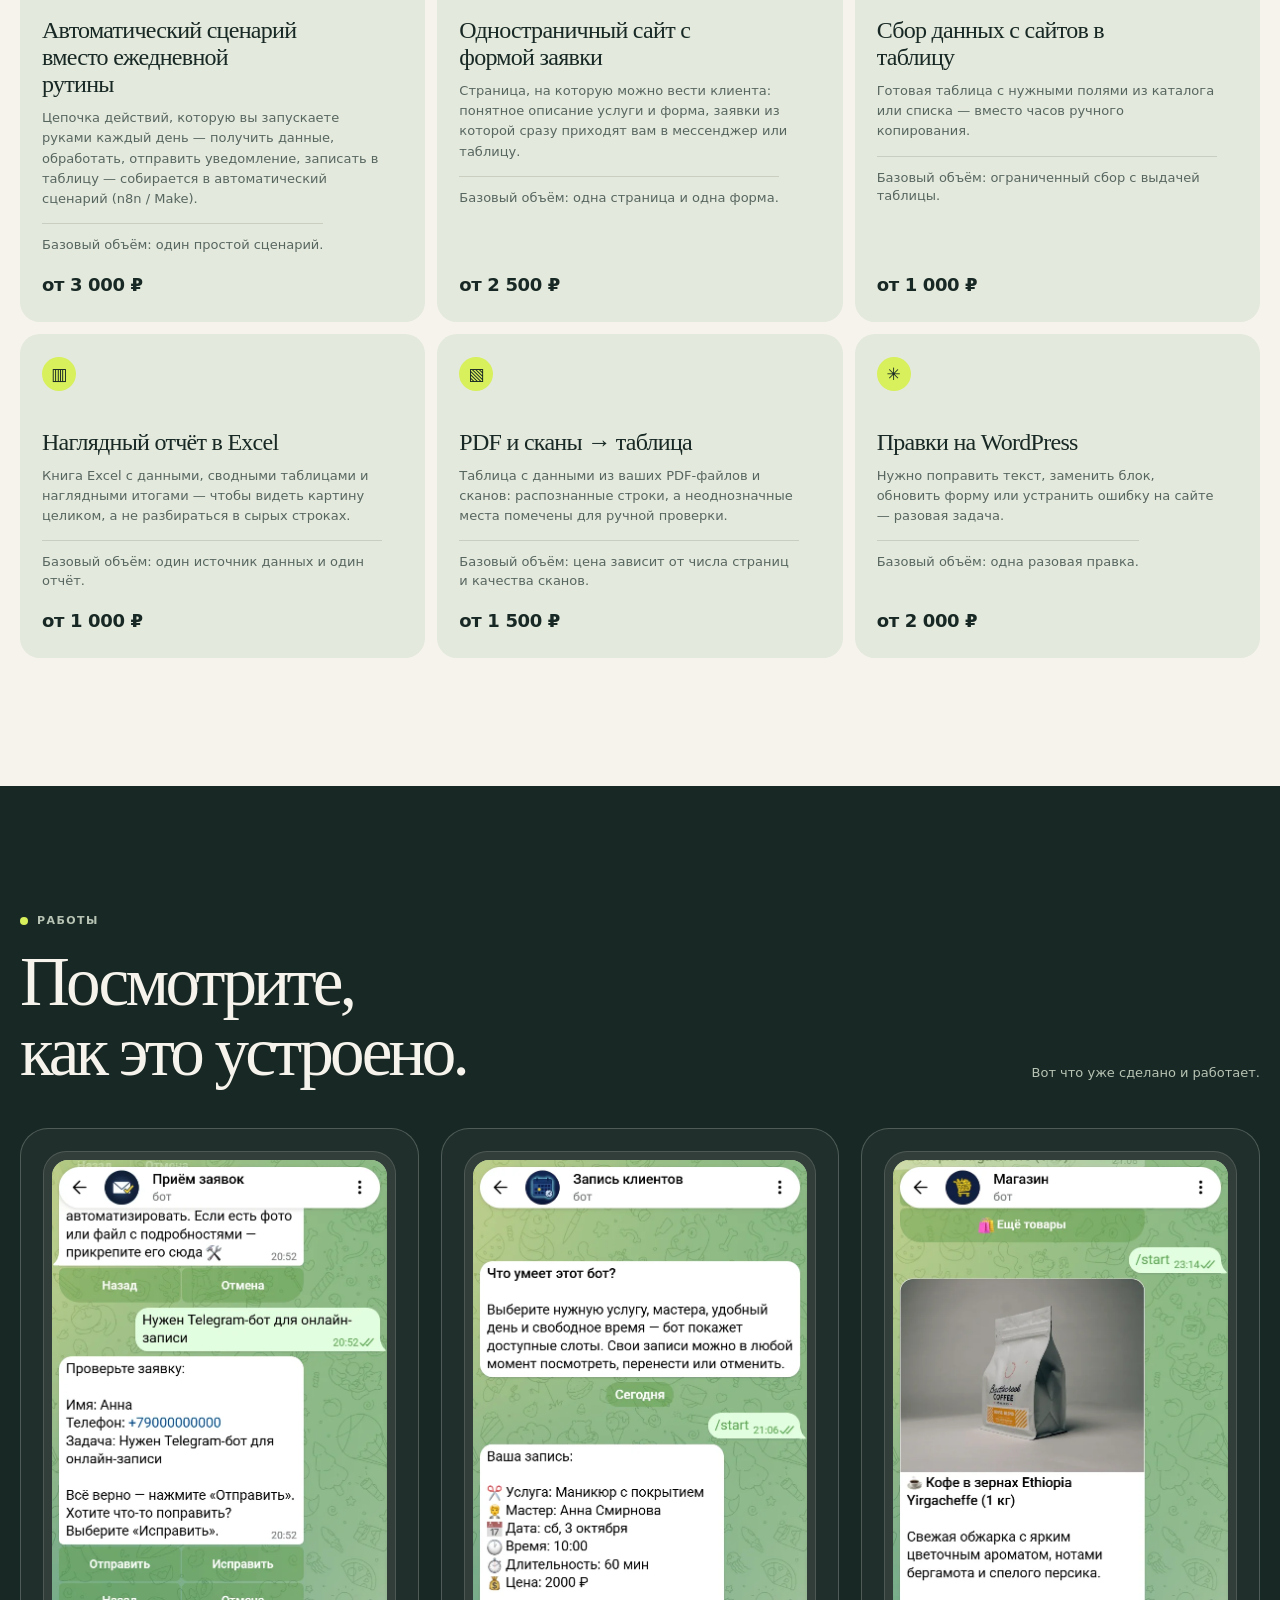
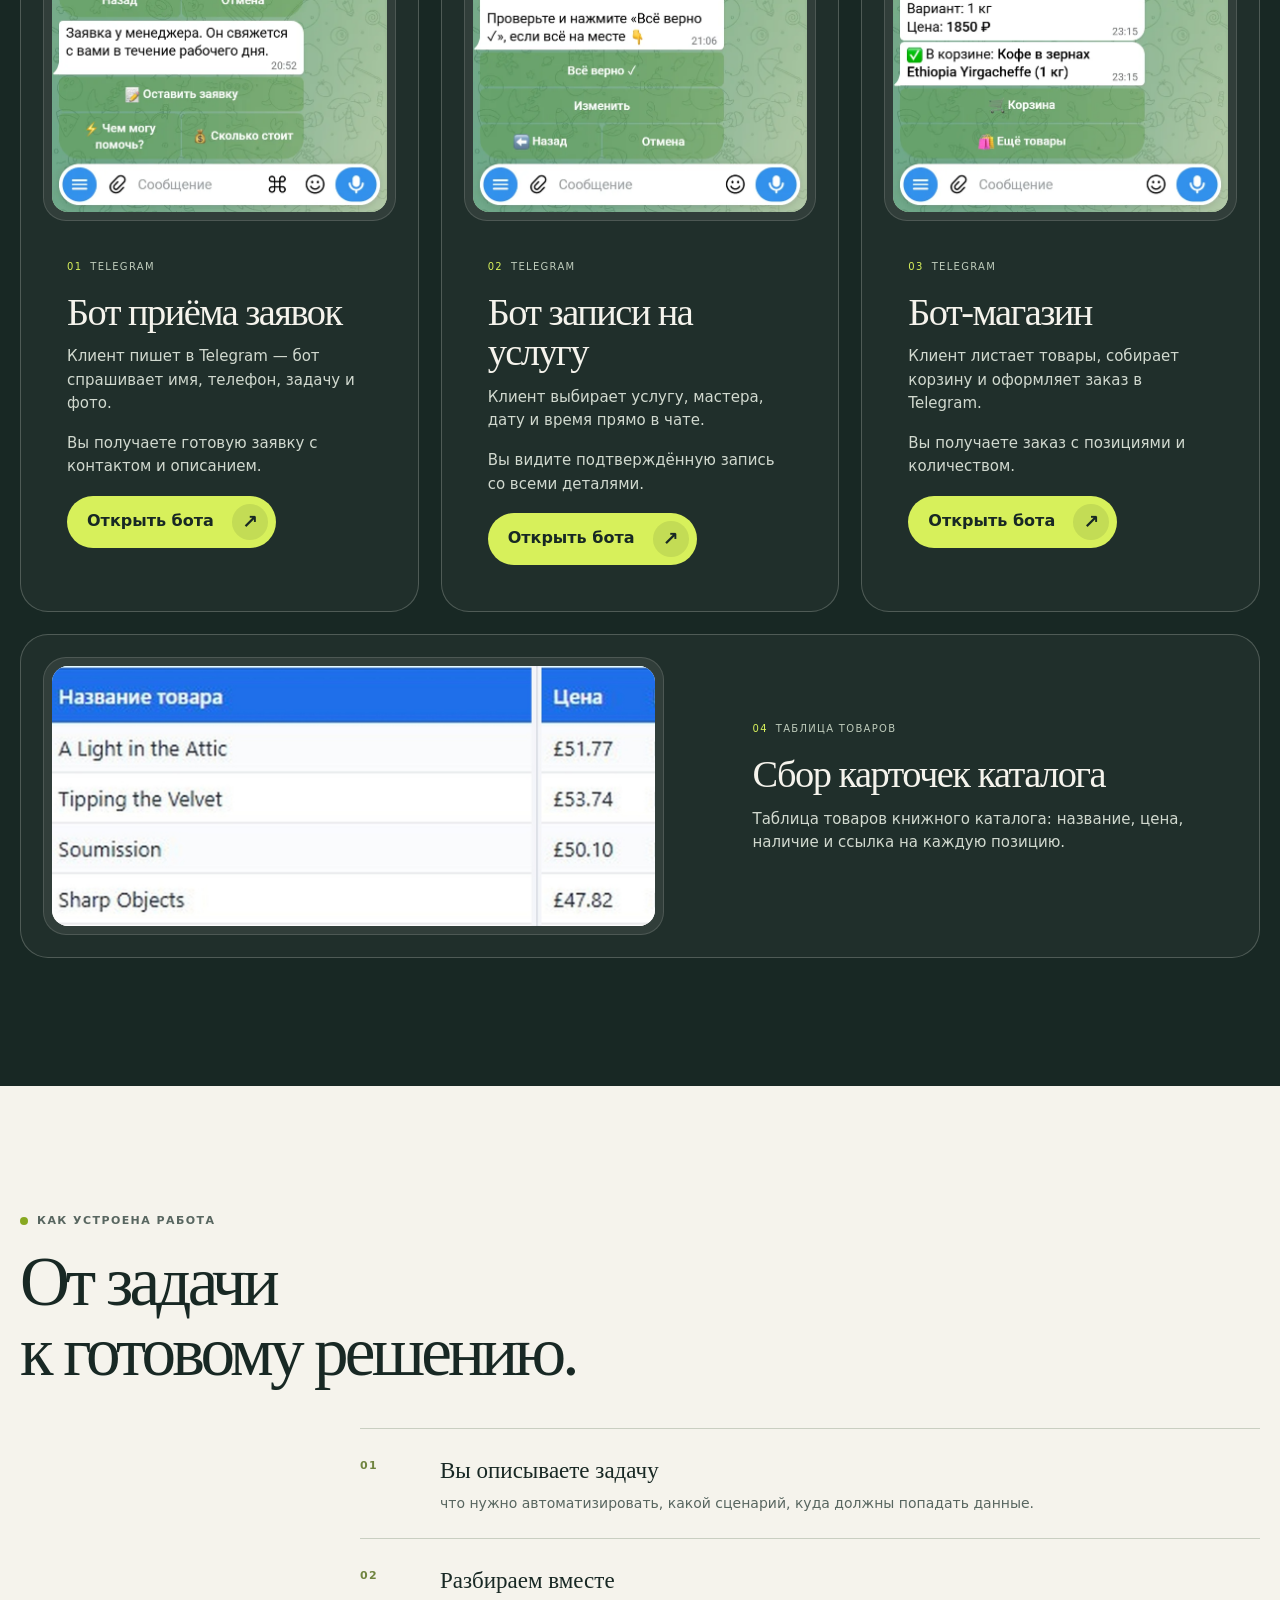
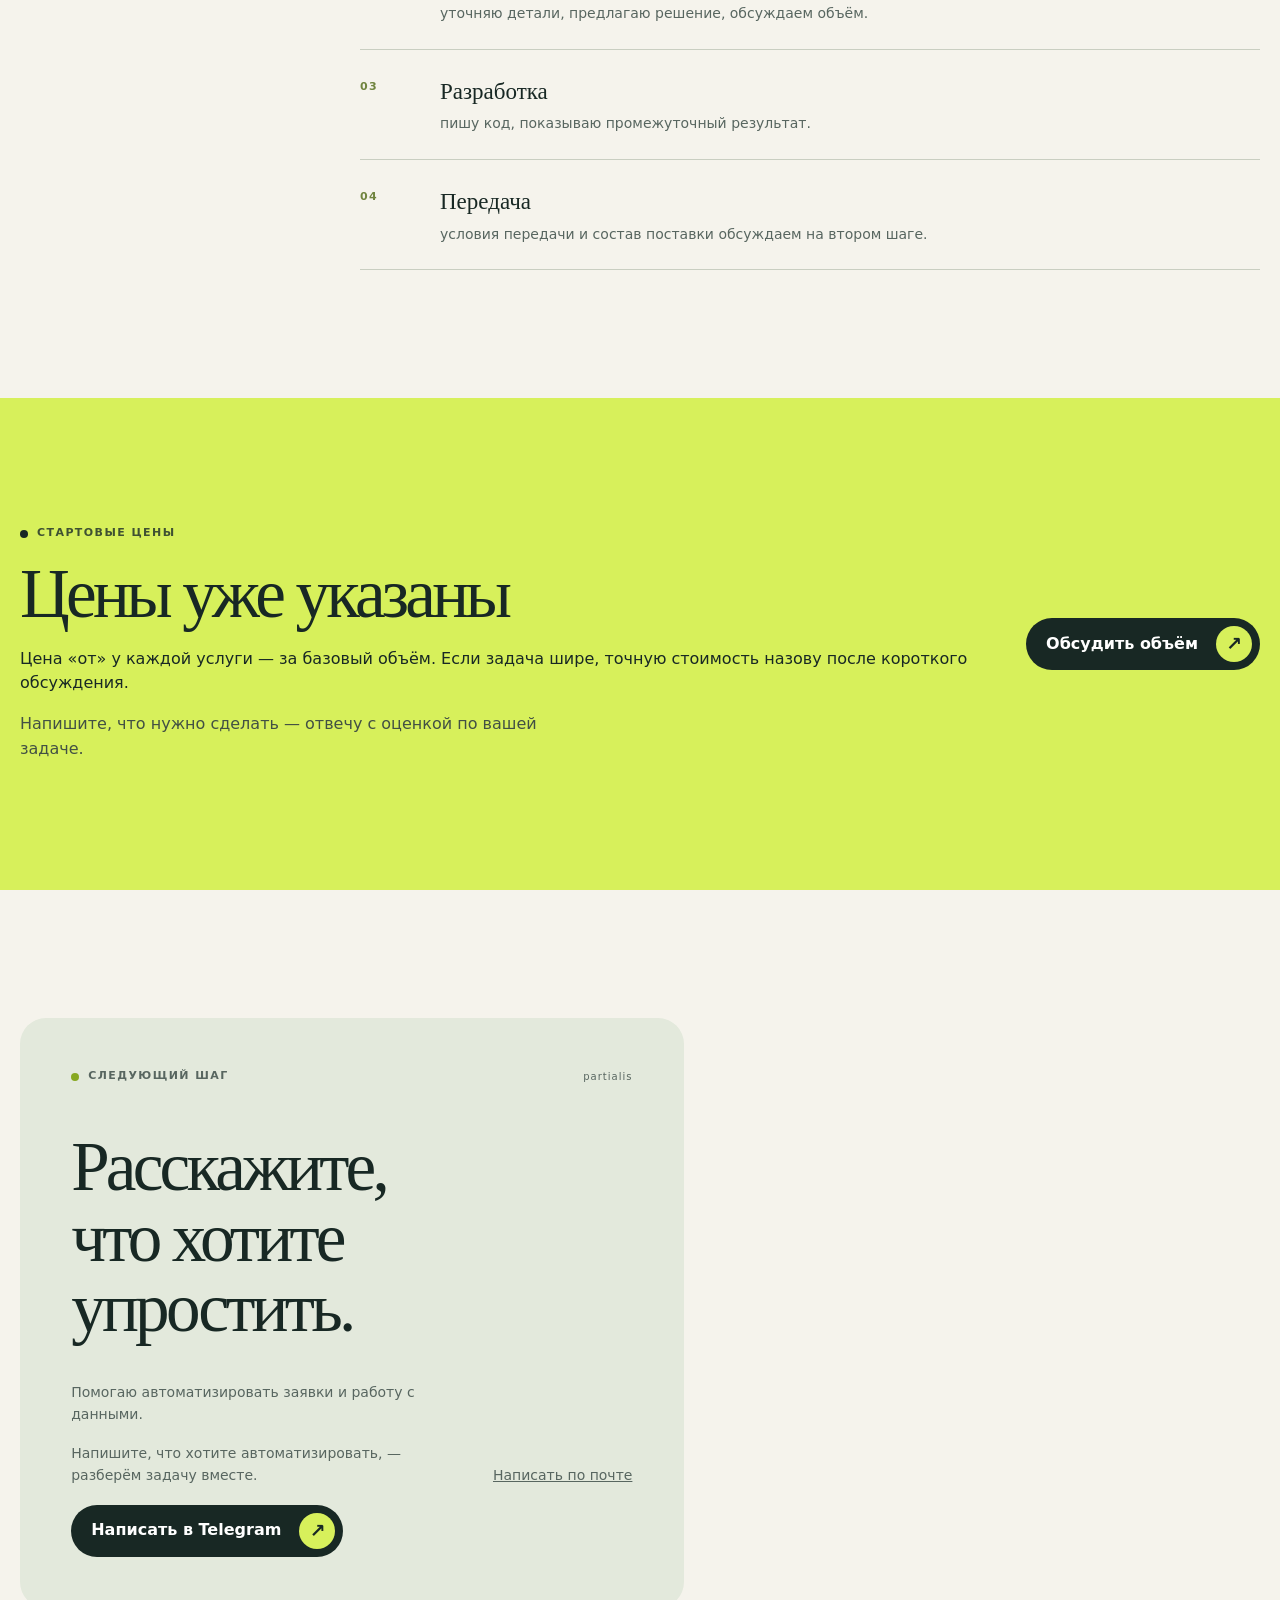
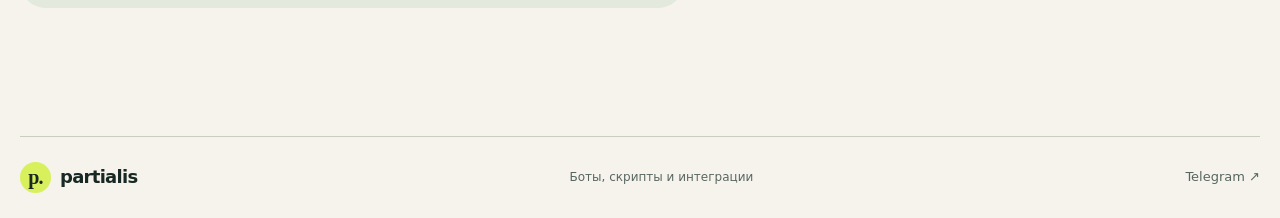
==== commit e18b31a1: "Кадры ботов целым экраном телефона" ====
--- a/index.html
+++ b/index.html
@@ -48,9 +48,9 @@
       <div class="секция-шапка секция-шапка-работы"><div><p class="надстрочник"><span class="точка"></span> Работы</p><h2 id="заголовок-работ">Посмотрите,<br>как это устроено.</h2></div><p class="происхождение">Вот что уже сделано и работает.</p></div>
       <div class="карточки-работ">
         <!-- ТЕКСТ:работы:начало -->
-<article class="работа работа-бот" data-case-id="12" data-bot-card="zayavki"><div class="работа-медиа"><figure><img src="кадры/zayavki.webp" width="374" height="211" alt="Бот приёма заявок в чате Telegram" loading="lazy"></figure></div><div class="работа-текст"><p class="работа-мета"><span class="работа-номер">01</span><span>Telegram</span></p><h3>Бот приёма заявок</h3><p class="работа-описание">Клиент пишет в Telegram — бот спрашивает имя, телефон, задачу и фото.</p><p class="работа-описание">Вы получаете готовую заявку с контактом и описанием.</p><a class="кнопка кнопка-светлая" href="https://t.me/PartialisZayavkiDemoBot" target="_blank" rel="noopener">Открыть бота <span class="кнопка-стрелка" aria-hidden="true">↗</span></a></div></article>
-<article class="работа работа-бот" data-case-id="12" data-bot-card="zapis"><div class="работа-медиа"><figure><img src="кадры/zapis.webp" width="374" height="314" alt="Бот записи на услугу в чате Telegram" loading="lazy"></figure></div><div class="работа-текст"><p class="работа-мета"><span class="работа-номер">02</span><span>Telegram</span></p><h3>Бот записи на услугу</h3><p class="работа-описание">Клиент выбирает услугу, мастера, дату и время прямо в чате.</p><p class="работа-описание">Вы видите подтверждённую запись со всеми деталями.</p><a class="кнопка кнопка-светлая" href="https://t.me/PartialisZapisDemoBot" target="_blank" rel="noopener">Открыть бота <span class="кнопка-стрелка" aria-hidden="true">↗</span></a></div></article>
-<article class="работа работа-бот" data-case-id="12" data-bot-card="magazin"><div class="работа-медиа"><figure><img src="кадры/magazin.webp" width="374" height="316" alt="Бот-магазин в чате Telegram" loading="lazy"></figure></div><div class="работа-текст"><p class="работа-мета"><span class="работа-номер">03</span><span>Telegram</span></p><h3>Бот-магазин</h3><p class="работа-описание">Клиент листает товары, собирает корзину и оформляет заказ в Telegram.</p><p class="работа-описание">Вы получаете заказ с позициями и количеством.</p><a class="кнопка кнопка-светлая" href="https://t.me/PartialisMagazinDemoBot" target="_blank" rel="noopener">Открыть бота <span class="кнопка-стрелка" aria-hidden="true">↗</span></a></div></article>
+<article class="работа работа-бот" data-case-id="12" data-bot-card="zayavki"><div class="работа-медиа"><figure><img src="кадры/zayavki.webp" width="675" height="1315" alt="Бот приёма заявок в чате Telegram" loading="lazy"></figure></div><div class="работа-текст"><p class="работа-мета"><span class="работа-номер">01</span><span>Telegram</span></p><h3>Бот приёма заявок</h3><p class="работа-описание">Клиент пишет в Telegram — бот спрашивает имя, телефон, задачу и фото.</p><p class="работа-описание">Вы получаете готовую заявку с контактом и описанием.</p><a class="кнопка кнопка-светлая" href="https://t.me/PartialisZayavkiDemoBot" target="_blank" rel="noopener">Открыть бота <span class="кнопка-стрелка" aria-hidden="true">↗</span></a></div></article>
+<article class="работа работа-бот" data-case-id="12" data-bot-card="zapis"><div class="работа-медиа"><figure><img src="кадры/zapis.webp" width="675" height="1315" alt="Бот записи на услугу в чате Telegram" loading="lazy"></figure></div><div class="работа-текст"><p class="работа-мета"><span class="работа-номер">02</span><span>Telegram</span></p><h3>Бот записи на услугу</h3><p class="работа-описание">Клиент выбирает услугу, мастера, дату и время прямо в чате.</p><p class="работа-описание">Вы видите подтверждённую запись со всеми деталями.</p><a class="кнопка кнопка-светлая" href="https://t.me/PartialisZapisDemoBot" target="_blank" rel="noopener">Открыть бота <span class="кнопка-стрелка" aria-hidden="true">↗</span></a></div></article>
+<article class="работа работа-бот" data-case-id="12" data-bot-card="magazin"><div class="работа-медиа"><figure><img src="кадры/magazin.webp" width="675" height="1315" alt="Бот-магазин в чате Telegram" loading="lazy"></figure></div><div class="работа-текст"><p class="работа-мета"><span class="работа-номер">03</span><span>Telegram</span></p><h3>Бот-магазин</h3><p class="работа-описание">Клиент листает товары, собирает корзину и оформляет заказ в Telegram.</p><p class="работа-описание">Вы получаете заказ с позициями и количеством.</p><a class="кнопка кнопка-светлая" href="https://t.me/PartialisMagazinDemoBot" target="_blank" rel="noopener">Открыть бота <span class="кнопка-стрелка" aria-hidden="true">↗</span></a></div></article>
 <article class="работа работа-каталог" data-case-id="4"><div class="работа-текст"><p class="работа-мета"><span class="работа-номер">04</span><span>Таблица товаров</span></p><h3>Сбор карточек каталога</h3><p class="работа-описание">Таблица товаров книжного каталога: название, цена, наличие и ссылка на каждую позицию.</p></div><div class="работа-медиа"><figure><img src="снимки/каталог_пример.jpg" width="1280" height="552" alt="Таблица с карточками каталога товаров." loading="lazy"></figure></div></article>
 <!-- ТЕКСТ:работы:конец -->
       </div>
--- a/стиль.css
+++ b/стиль.css
@@ -92,9 +92,9 @@
 .работа-медиа-кнопка { min-height: 132px; display: flex; flex-direction: column; align-items: stretch; justify-content: center; gap: 10px; }
 .работа-медиа-кнопка .кнопка { max-width: 100%; width: 100%; justify-content: space-between; white-space: nowrap; }
 .работа-медиа figure { margin: 0; overflow: hidden; border-radius: 16px; background: #f4f4f1; }
-/* 01.10: кадр чата вырезан по пузырю и на сайте выглядел оборванным (владелец: «Чё за обрезка»). Поля на фоне цвета чата. */
-.работа-бот .работа-медиа figure { padding: 14px 9px 16px; background: #aec7a0; }
-.работа-бот .работа-медиа img { display: block; border-radius: 4px; }
+/* 01.10 23:10: кадр — целый экран телефона (шапка Telegram с именем бота, переписка, строка ввода); владелец про вырез по пузырю: «Там даже не видно, что это бот». */
+.работа-бот .работа-медиа figure { background: #aec7a0; }
+.работа-бот .работа-медиа img { display: block; }
 .работа-медиа img { width: 100%; height: auto; object-fit: contain; }
 .работа-медиа figcaption { padding: 10px 12px 11px; color: #536059; background: #f4f4f1; font-size: 11px; line-height: 1.4; }
 .этапы { max-width: 900px; margin: 0 0 0 auto; padding: 0; list-style: none; border-top: 1px solid var(--линия); }
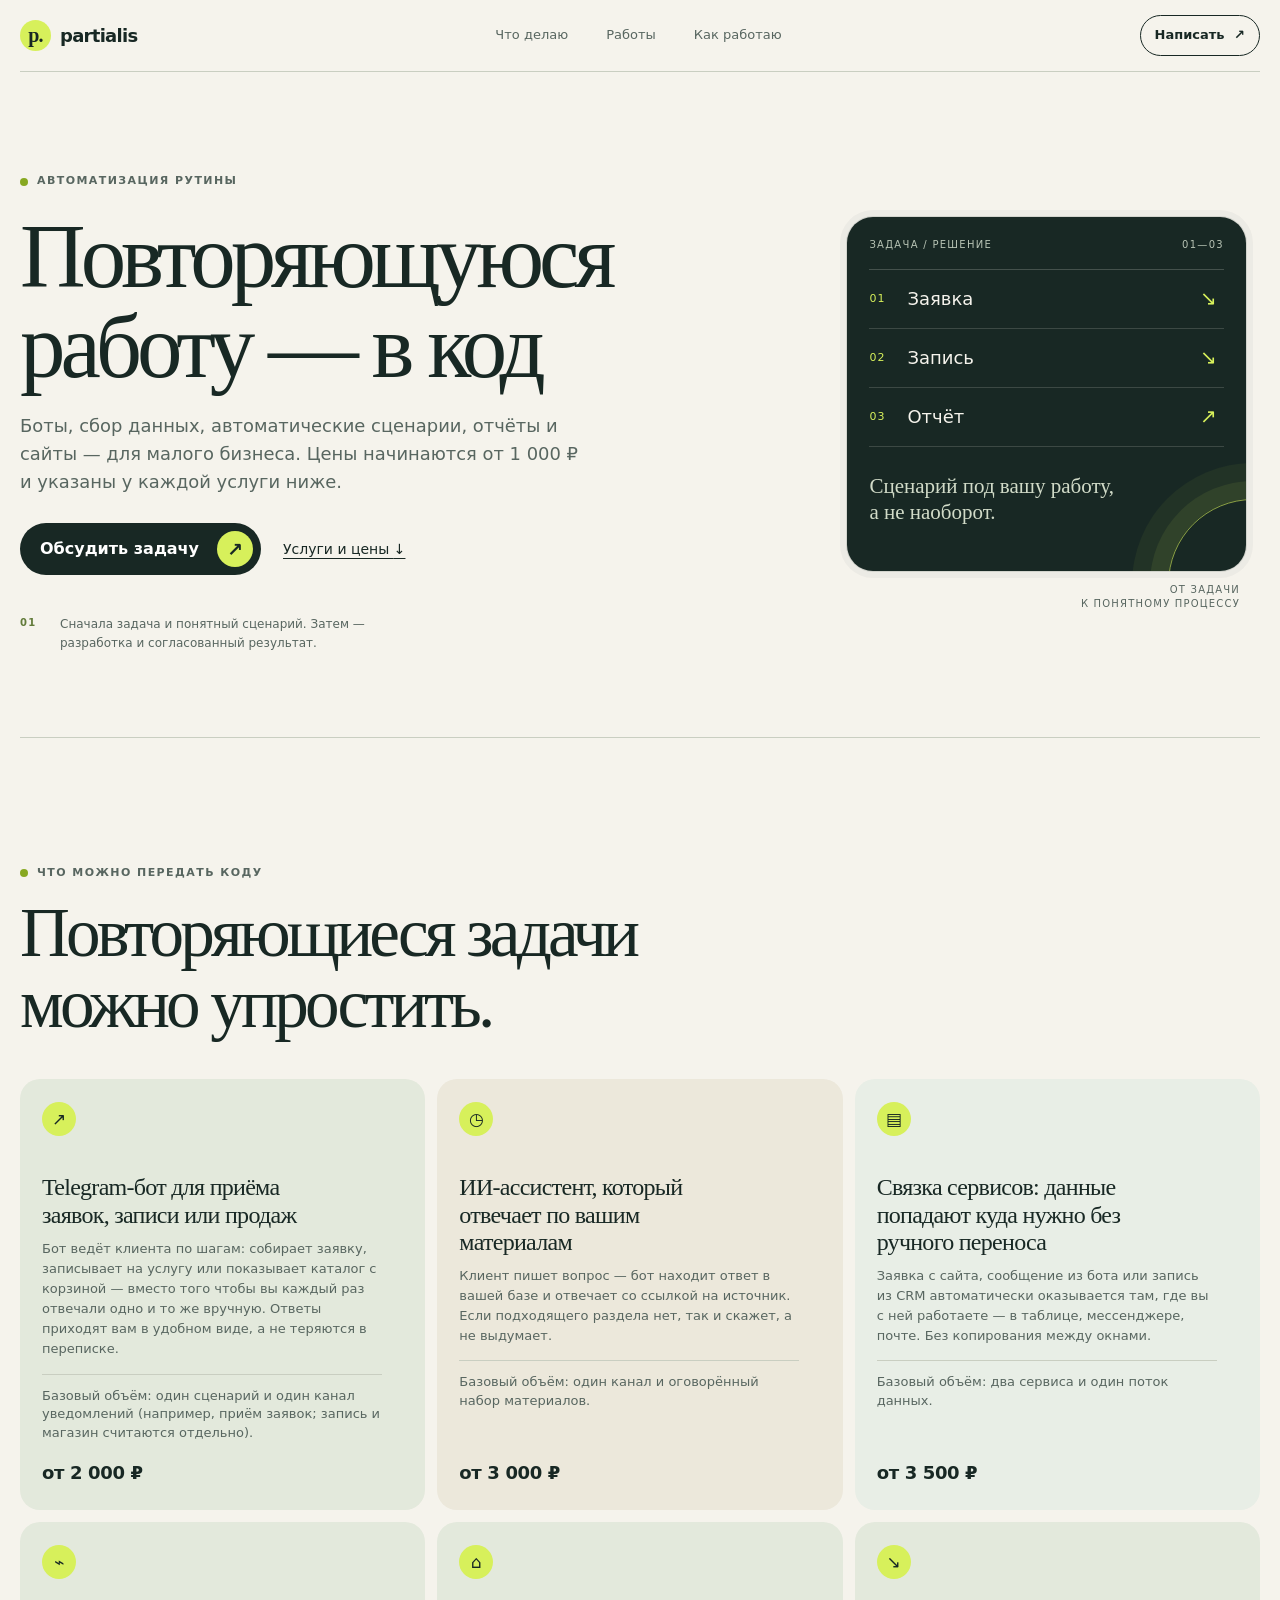
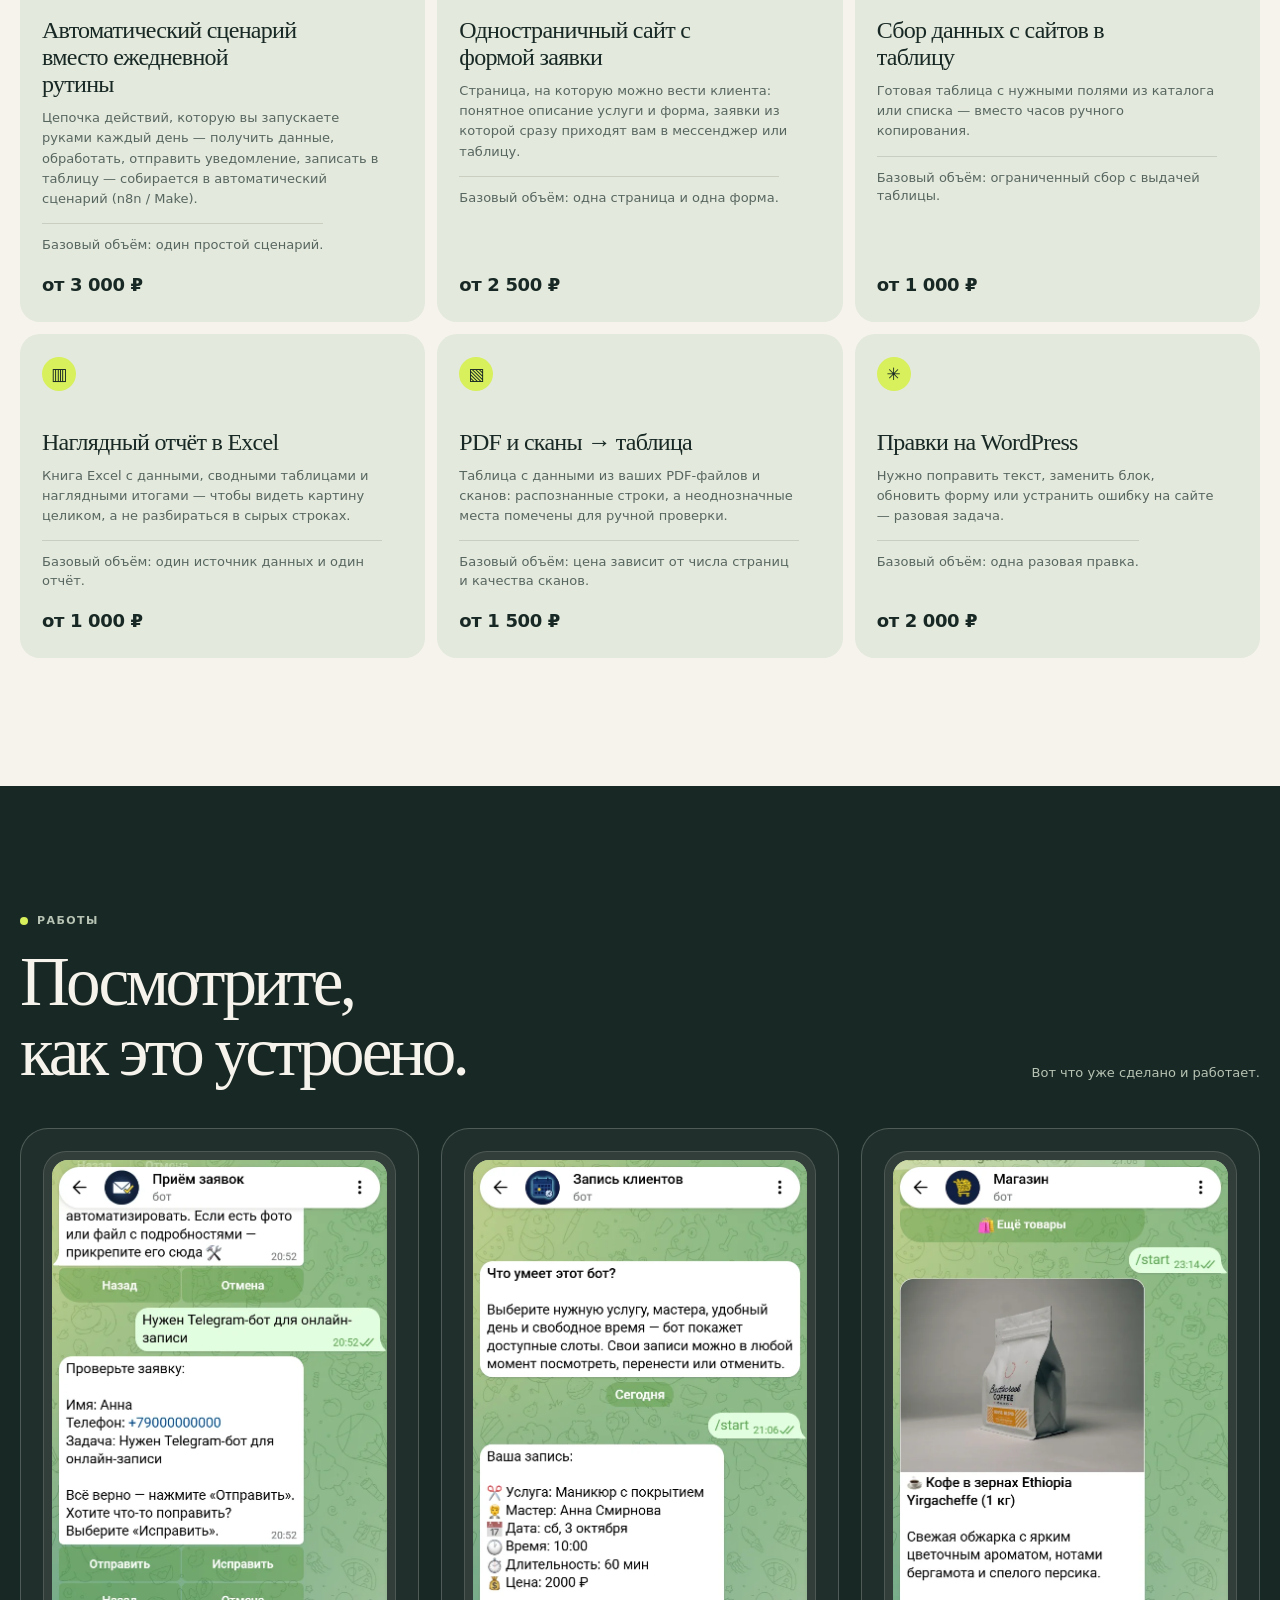
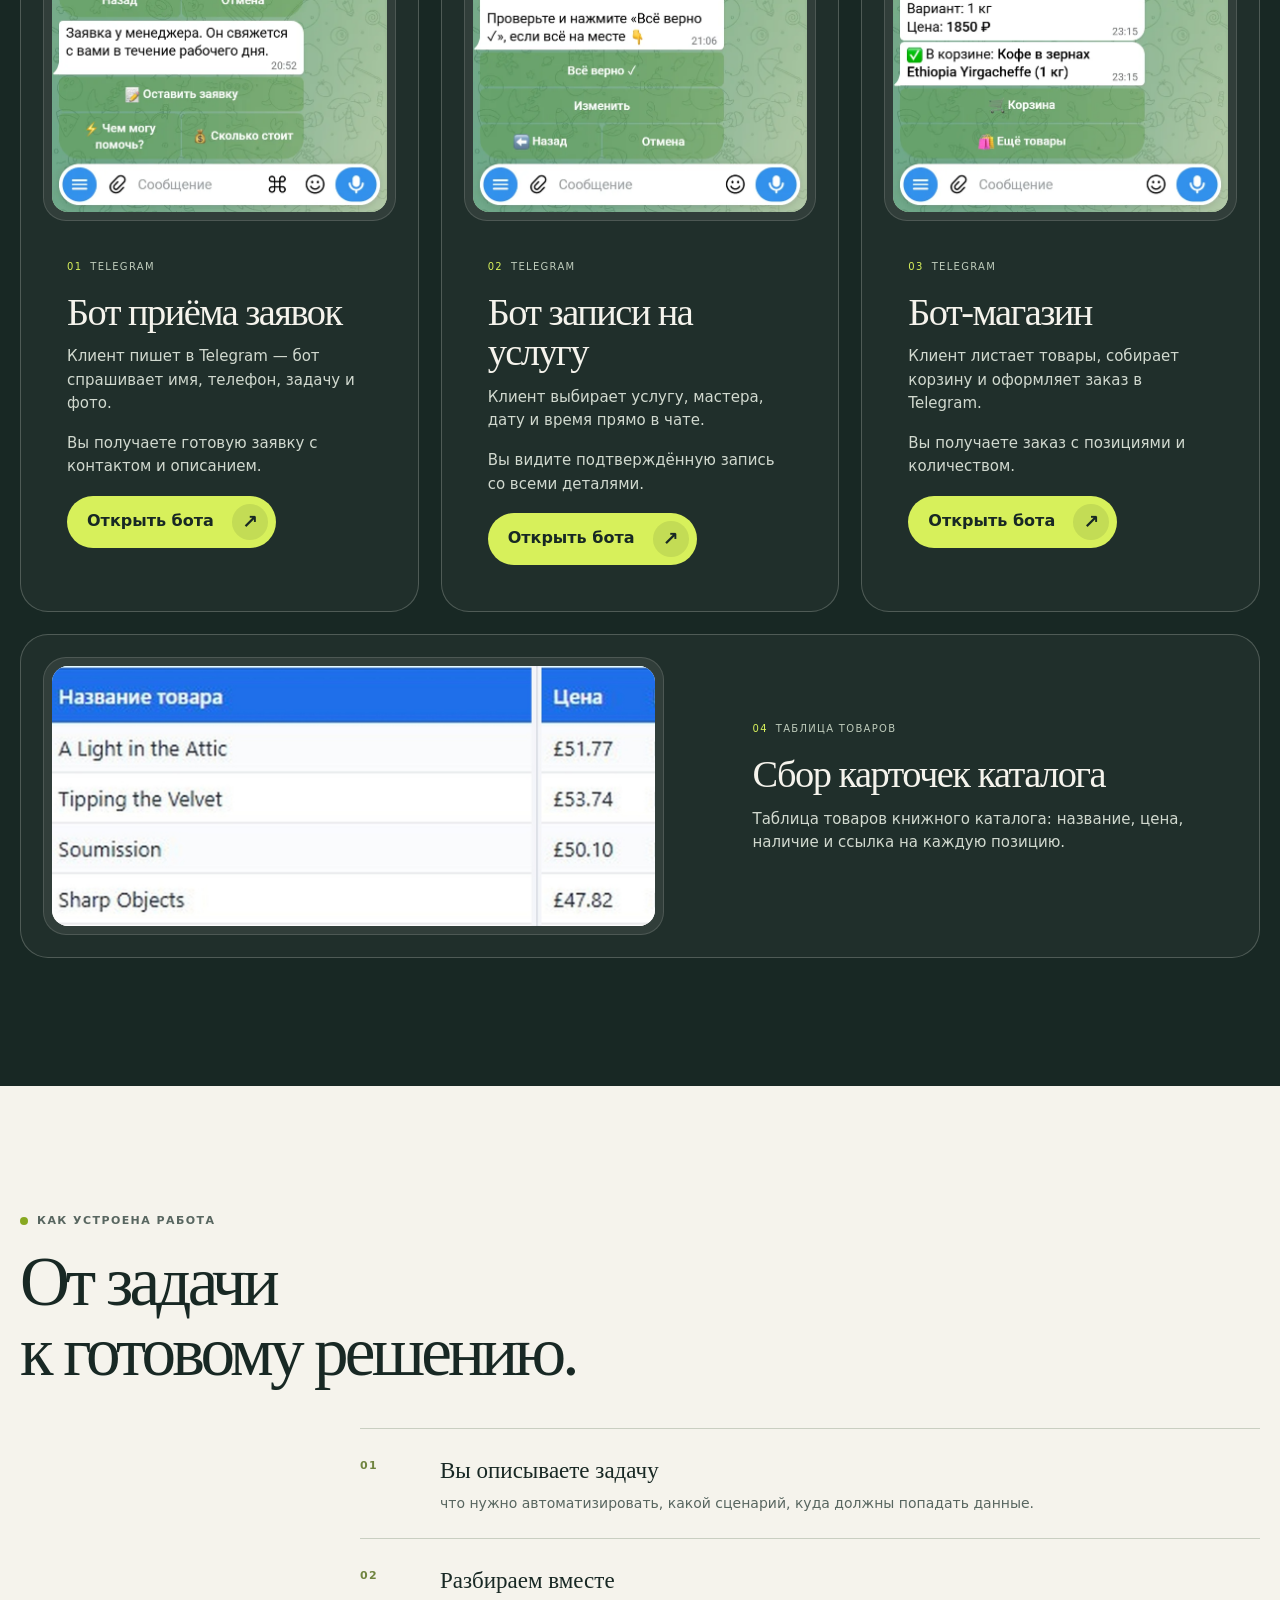
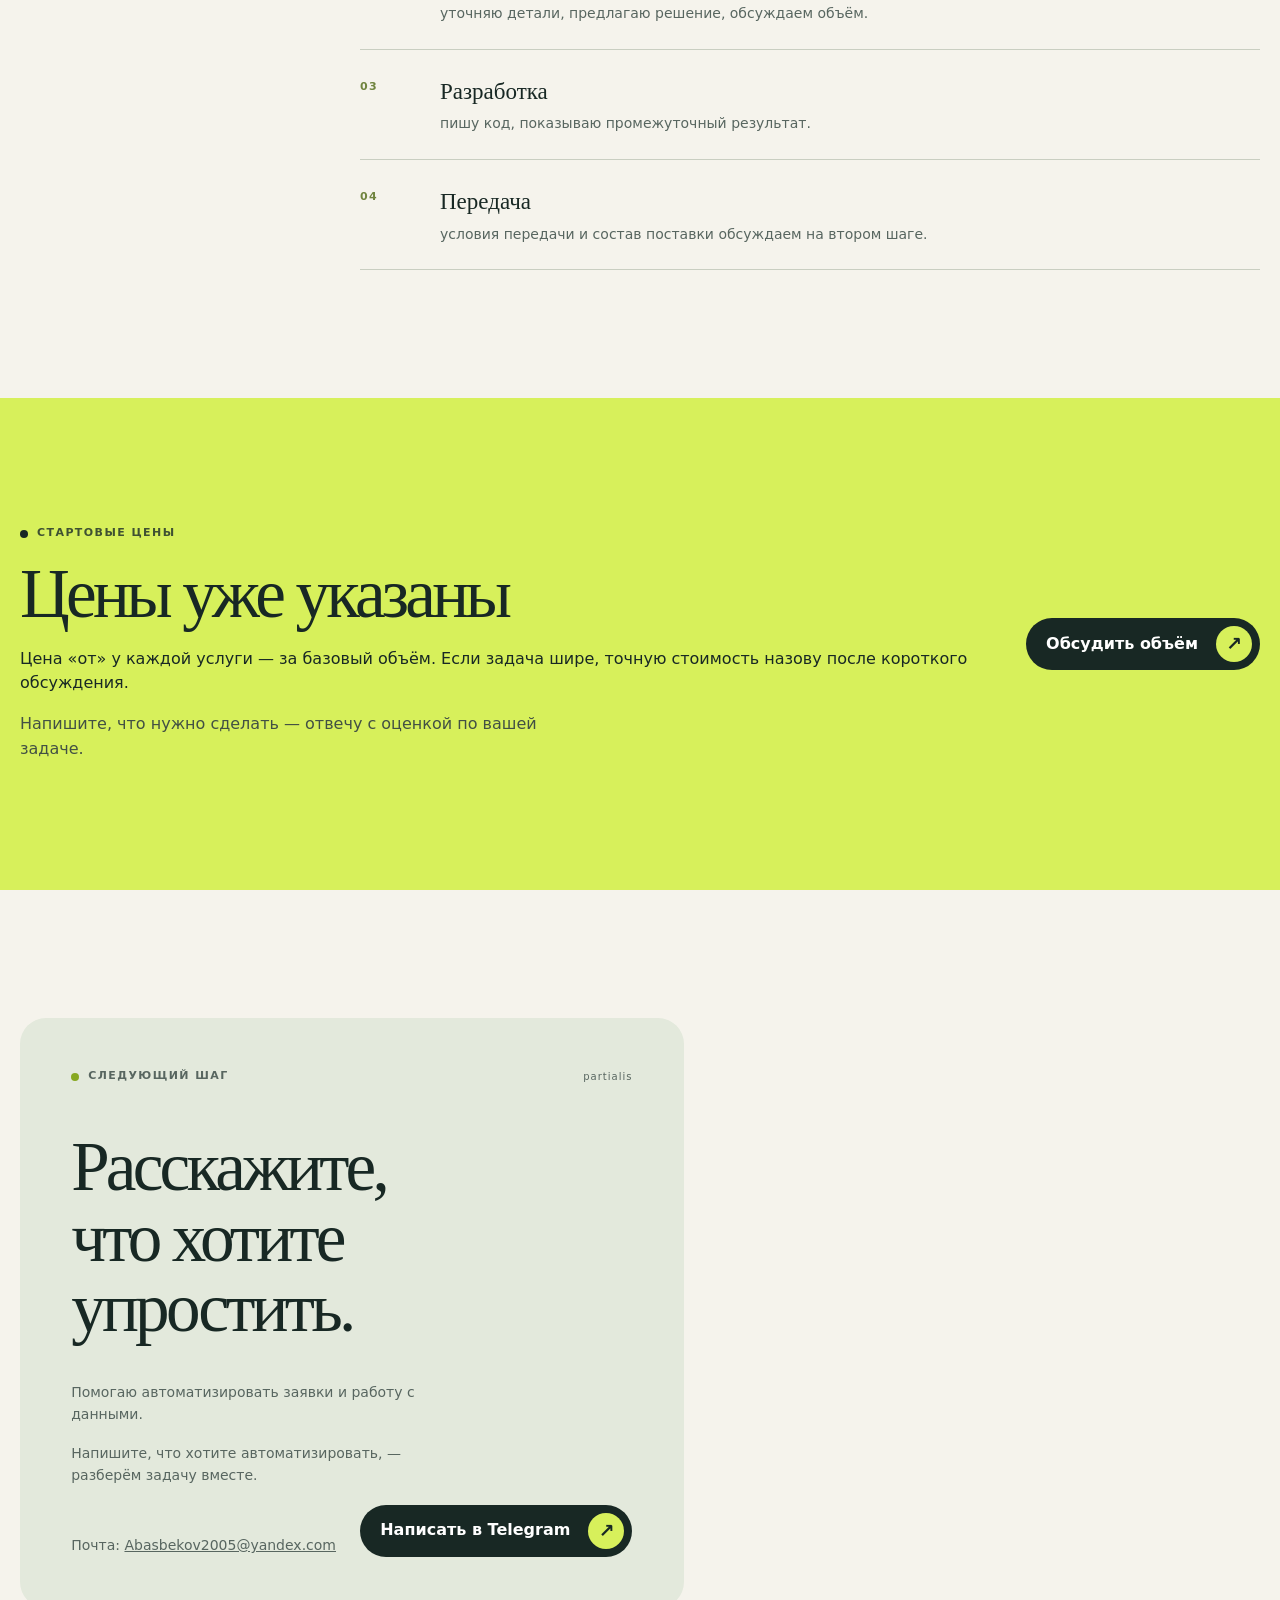
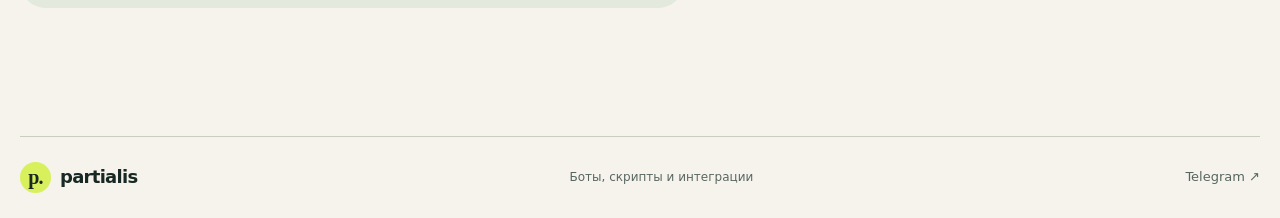
==== commit 0c0cdea5: "Почта видна текстом" ====
--- a/index.html
+++ b/index.html
@@ -78,7 +78,7 @@
     <section class="контакт секция" id="контакт" aria-labelledby="заголовок-контакта">
       <div class="контакт-карточка"><div class="контакт-верх"><p class="надстрочник"><span class="точка"></span> Следующий шаг</p><span class="контакт-индекс">partialis</span></div><h2 id="заголовок-контакта">Расскажите,<br>что хотите упростить.</h2><div class="контакт-низ">
         <!-- ТЕКСТ:контакт:начало -->
-<p>Помогаю автоматизировать заявки и работу с данными.</p><p>Напишите, что хотите автоматизировать, — разберём задачу вместе.</p><p class="контакт-ссылки"><a href="mailto:Abasbekov2005@yandex.com">Написать по почте</a></p>
+<p>Помогаю автоматизировать заявки и работу с данными.</p><p>Напишите, что хотите автоматизировать, — разберём задачу вместе.</p><p class="контакт-ссылки">Почта: <a href="mailto:Abasbekov2005@yandex.com">Abasbekov2005@yandex.com</a></p>
 <!-- ТЕКСТ:контакт:конец -->
         <a class="кнопка кнопка-тёмная" href="https://t.me/Partialis" target="_blank" rel="noopener">Написать в Telegram <span class="кнопка-стрелка" aria-hidden="true">↗</span></a>
       </div></div>
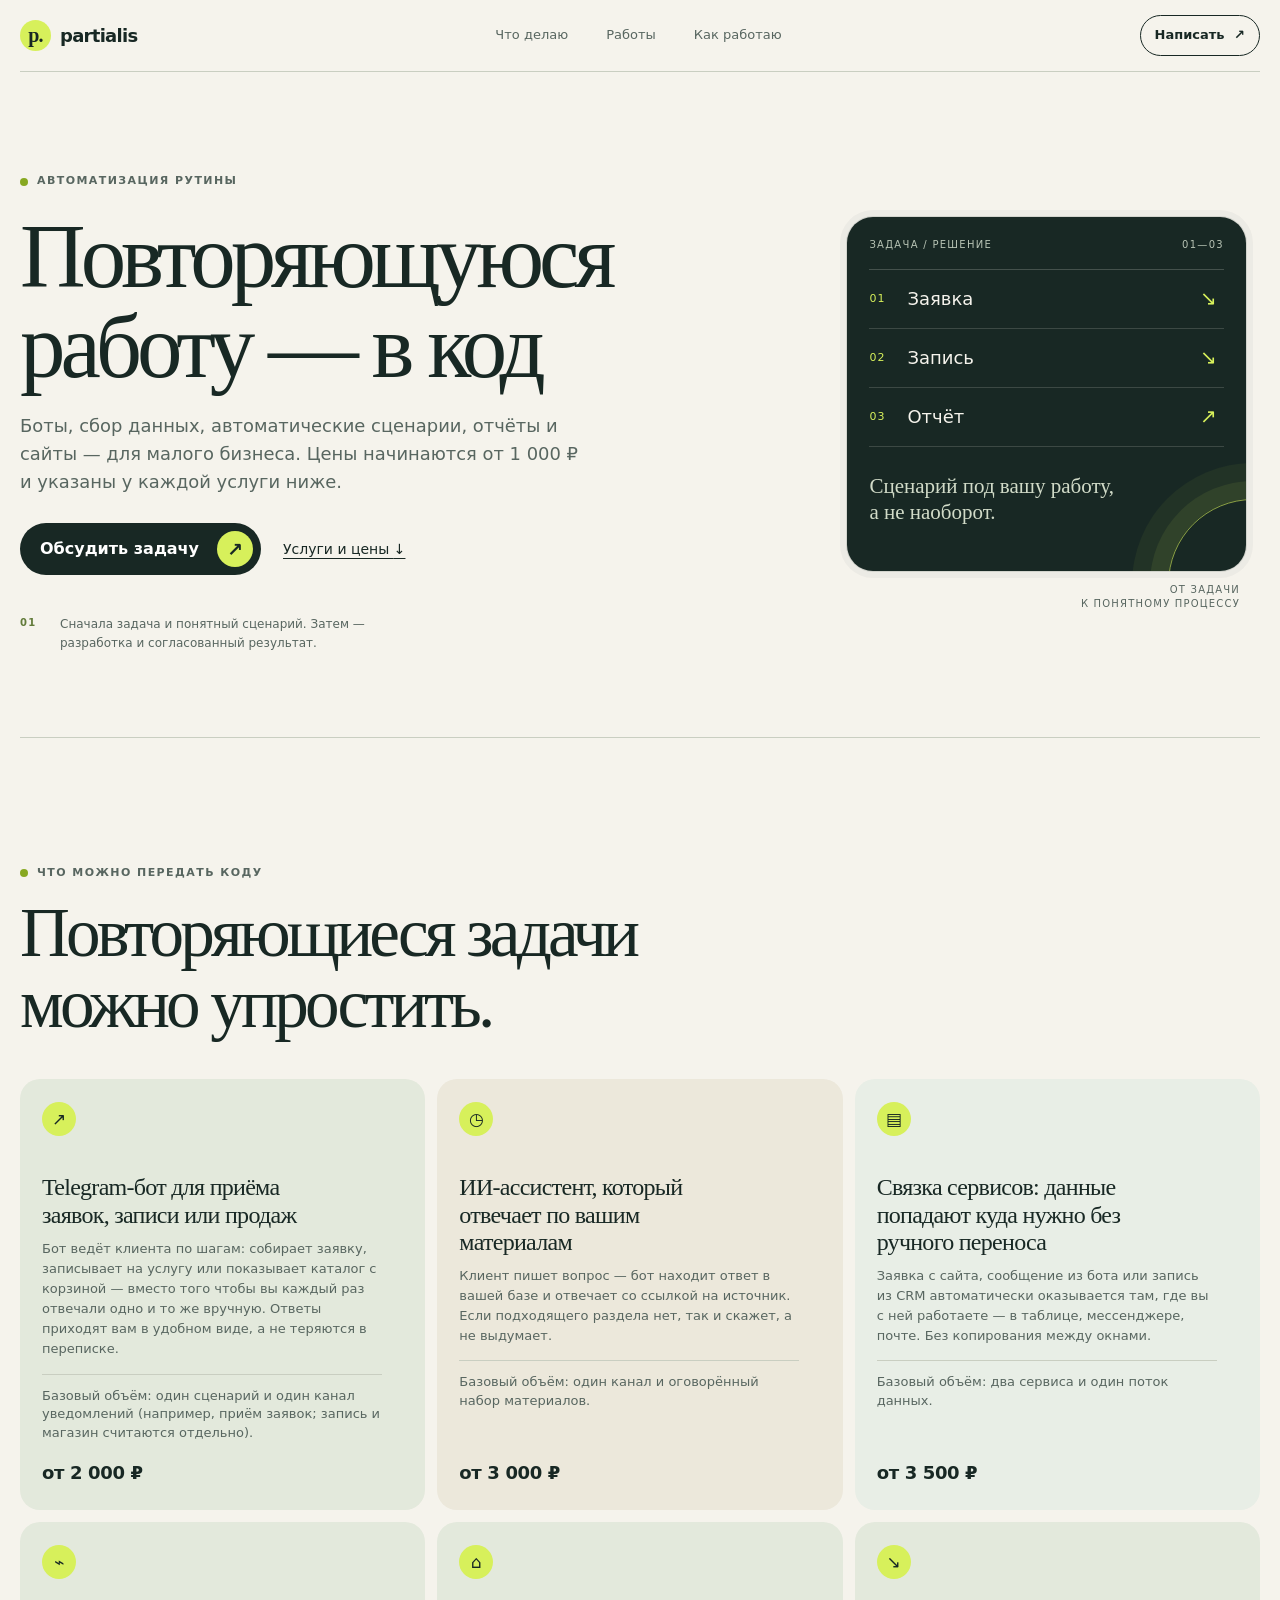
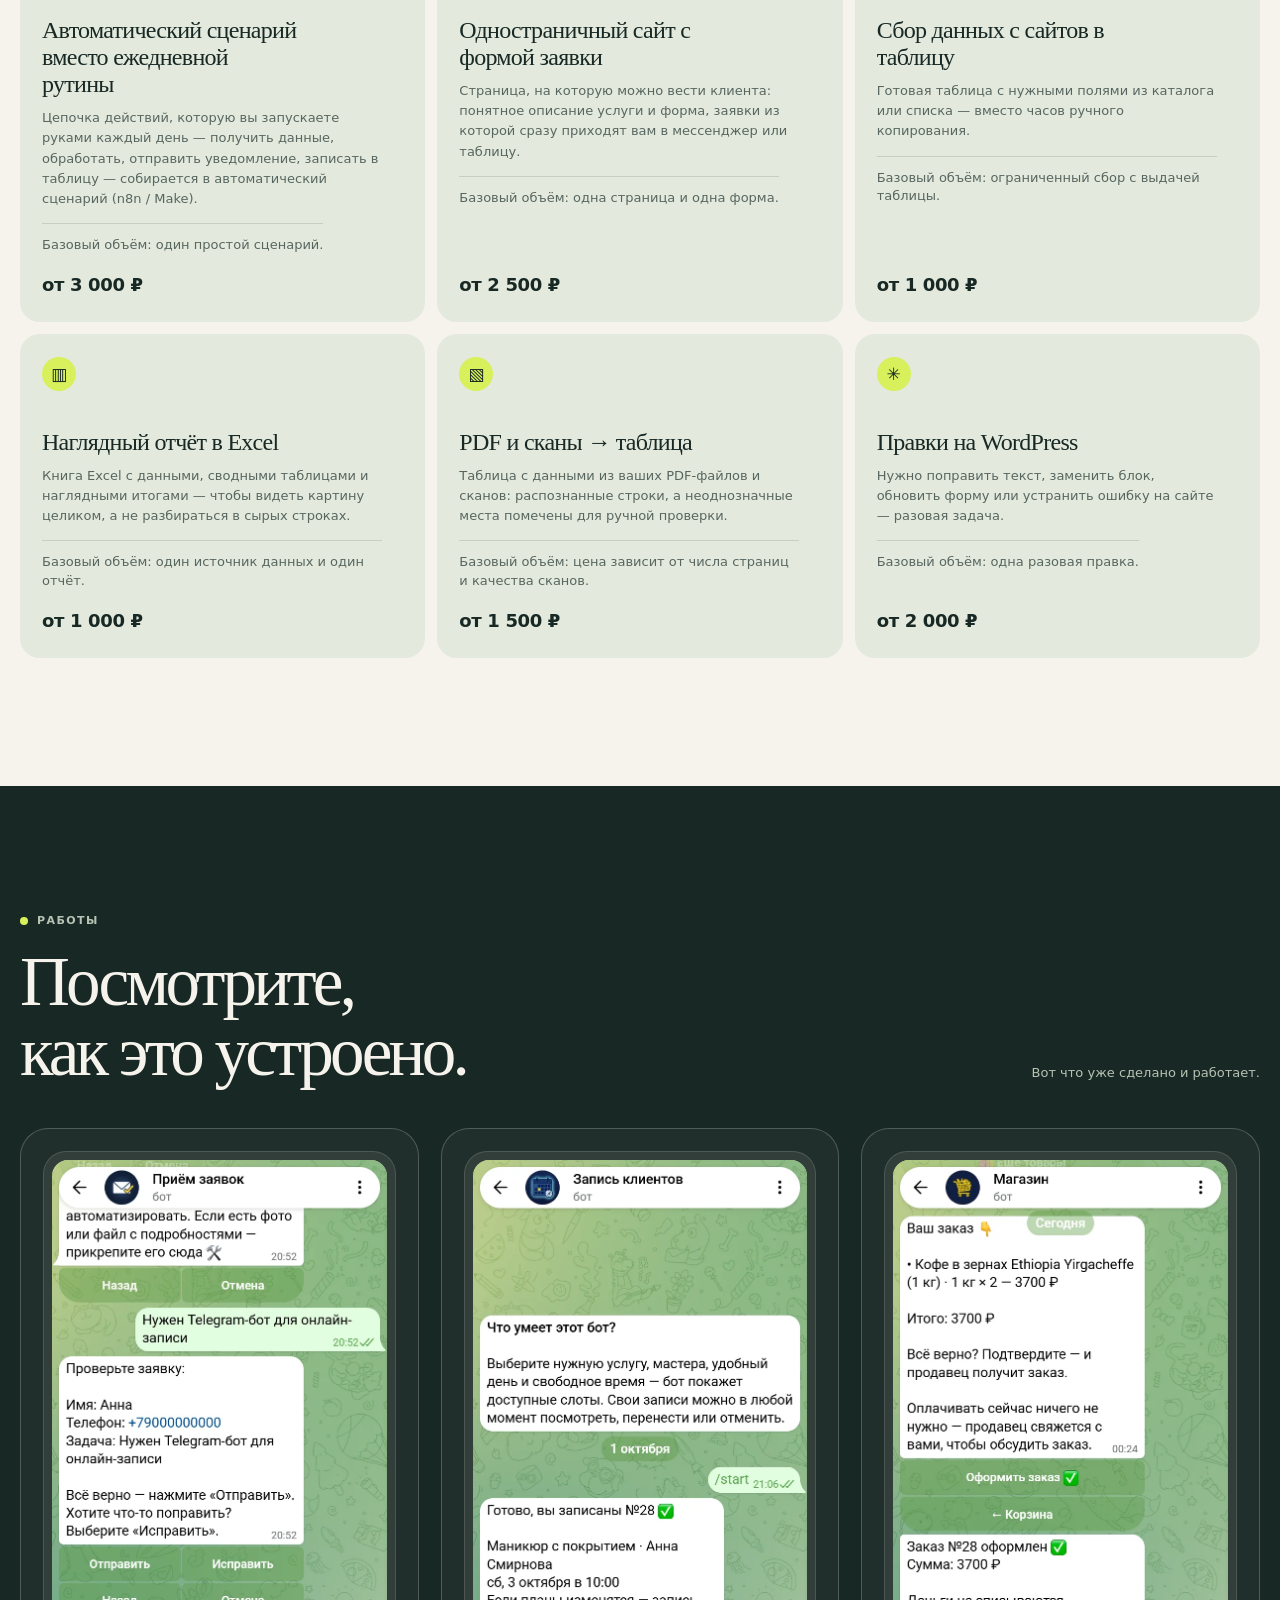
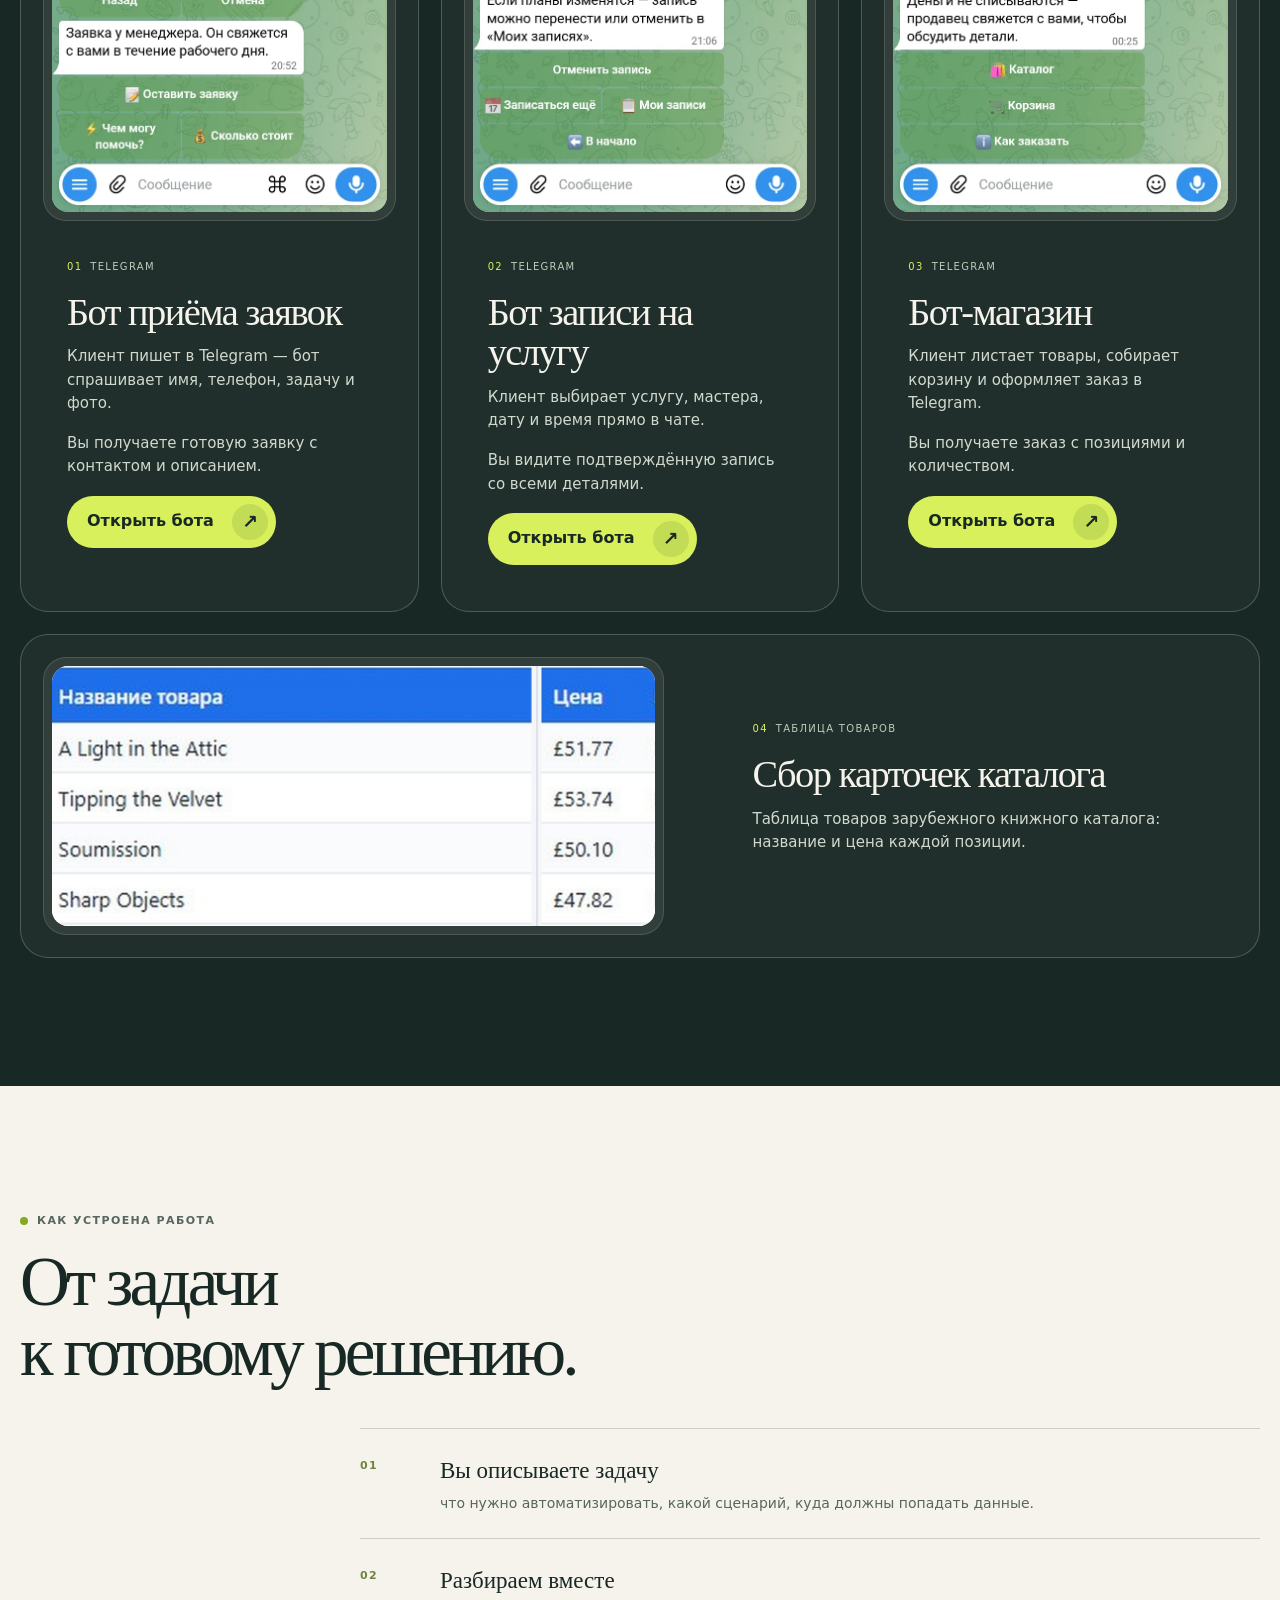
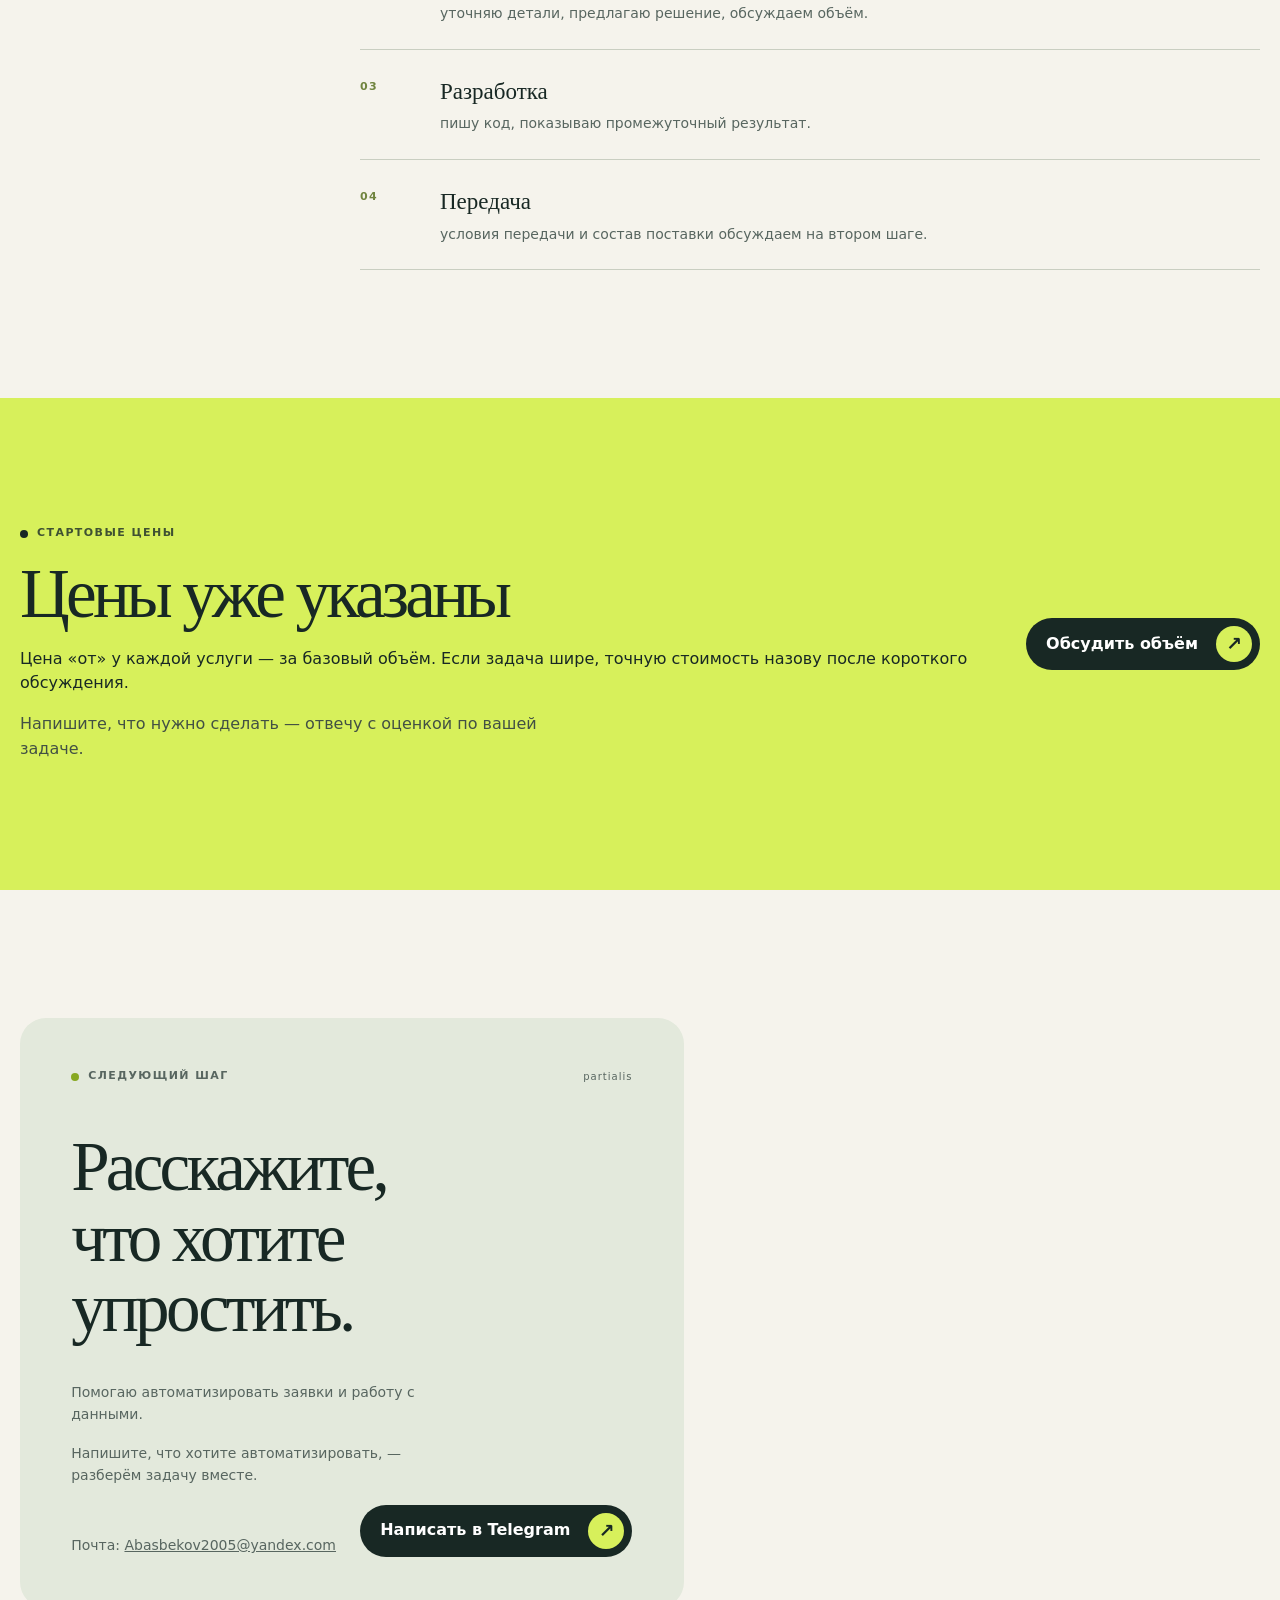
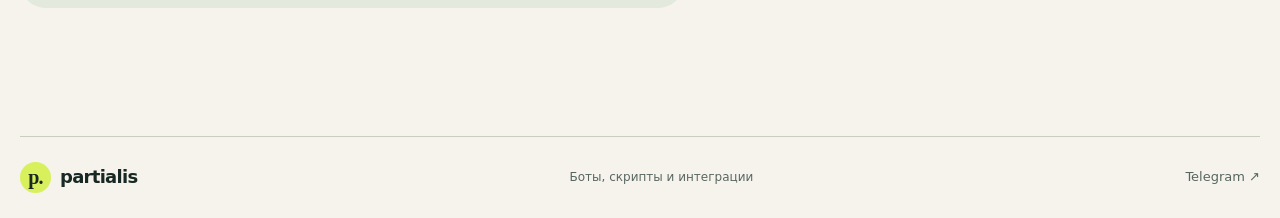
==== commit 612e4109: "Кадры записи и магазина — итоговые экраны; подпись каталога по показанному" ====
--- a/index.html
+++ b/index.html
@@ -51,7 +51,7 @@
 <article class="работа работа-бот" data-case-id="12" data-bot-card="zayavki"><div class="работа-медиа"><figure><img src="кадры/zayavki.webp" width="675" height="1315" alt="Бот приёма заявок в чате Telegram" loading="lazy"></figure></div><div class="работа-текст"><p class="работа-мета"><span class="работа-номер">01</span><span>Telegram</span></p><h3>Бот приёма заявок</h3><p class="работа-описание">Клиент пишет в Telegram — бот спрашивает имя, телефон, задачу и фото.</p><p class="работа-описание">Вы получаете готовую заявку с контактом и описанием.</p><a class="кнопка кнопка-светлая" href="https://t.me/PartialisZayavkiDemoBot" target="_blank" rel="noopener">Открыть бота <span class="кнопка-стрелка" aria-hidden="true">↗</span></a></div></article>
 <article class="работа работа-бот" data-case-id="12" data-bot-card="zapis"><div class="работа-медиа"><figure><img src="кадры/zapis.webp" width="675" height="1315" alt="Бот записи на услугу в чате Telegram" loading="lazy"></figure></div><div class="работа-текст"><p class="работа-мета"><span class="работа-номер">02</span><span>Telegram</span></p><h3>Бот записи на услугу</h3><p class="работа-описание">Клиент выбирает услугу, мастера, дату и время прямо в чате.</p><p class="работа-описание">Вы видите подтверждённую запись со всеми деталями.</p><a class="кнопка кнопка-светлая" href="https://t.me/PartialisZapisDemoBot" target="_blank" rel="noopener">Открыть бота <span class="кнопка-стрелка" aria-hidden="true">↗</span></a></div></article>
 <article class="работа работа-бот" data-case-id="12" data-bot-card="magazin"><div class="работа-медиа"><figure><img src="кадры/magazin.webp" width="675" height="1315" alt="Бот-магазин в чате Telegram" loading="lazy"></figure></div><div class="работа-текст"><p class="работа-мета"><span class="работа-номер">03</span><span>Telegram</span></p><h3>Бот-магазин</h3><p class="работа-описание">Клиент листает товары, собирает корзину и оформляет заказ в Telegram.</p><p class="работа-описание">Вы получаете заказ с позициями и количеством.</p><a class="кнопка кнопка-светлая" href="https://t.me/PartialisMagazinDemoBot" target="_blank" rel="noopener">Открыть бота <span class="кнопка-стрелка" aria-hidden="true">↗</span></a></div></article>
-<article class="работа работа-каталог" data-case-id="4"><div class="работа-текст"><p class="работа-мета"><span class="работа-номер">04</span><span>Таблица товаров</span></p><h3>Сбор карточек каталога</h3><p class="работа-описание">Таблица товаров книжного каталога: название, цена, наличие и ссылка на каждую позицию.</p></div><div class="работа-медиа"><figure><img src="снимки/каталог_пример.jpg" width="1280" height="552" alt="Таблица с карточками каталога товаров." loading="lazy"></figure></div></article>
+<article class="работа работа-каталог" data-case-id="4"><div class="работа-текст"><p class="работа-мета"><span class="работа-номер">04</span><span>Таблица товаров</span></p><h3>Сбор карточек каталога</h3><p class="работа-описание">Таблица товаров зарубежного книжного каталога: название и цена каждой позиции.</p></div><div class="работа-медиа"><figure><img src="снимки/каталог_пример.jpg" width="1280" height="552" alt="Таблица с карточками каталога товаров." loading="lazy"></figure></div></article>
 <!-- ТЕКСТ:работы:конец -->
       </div>
     </section>
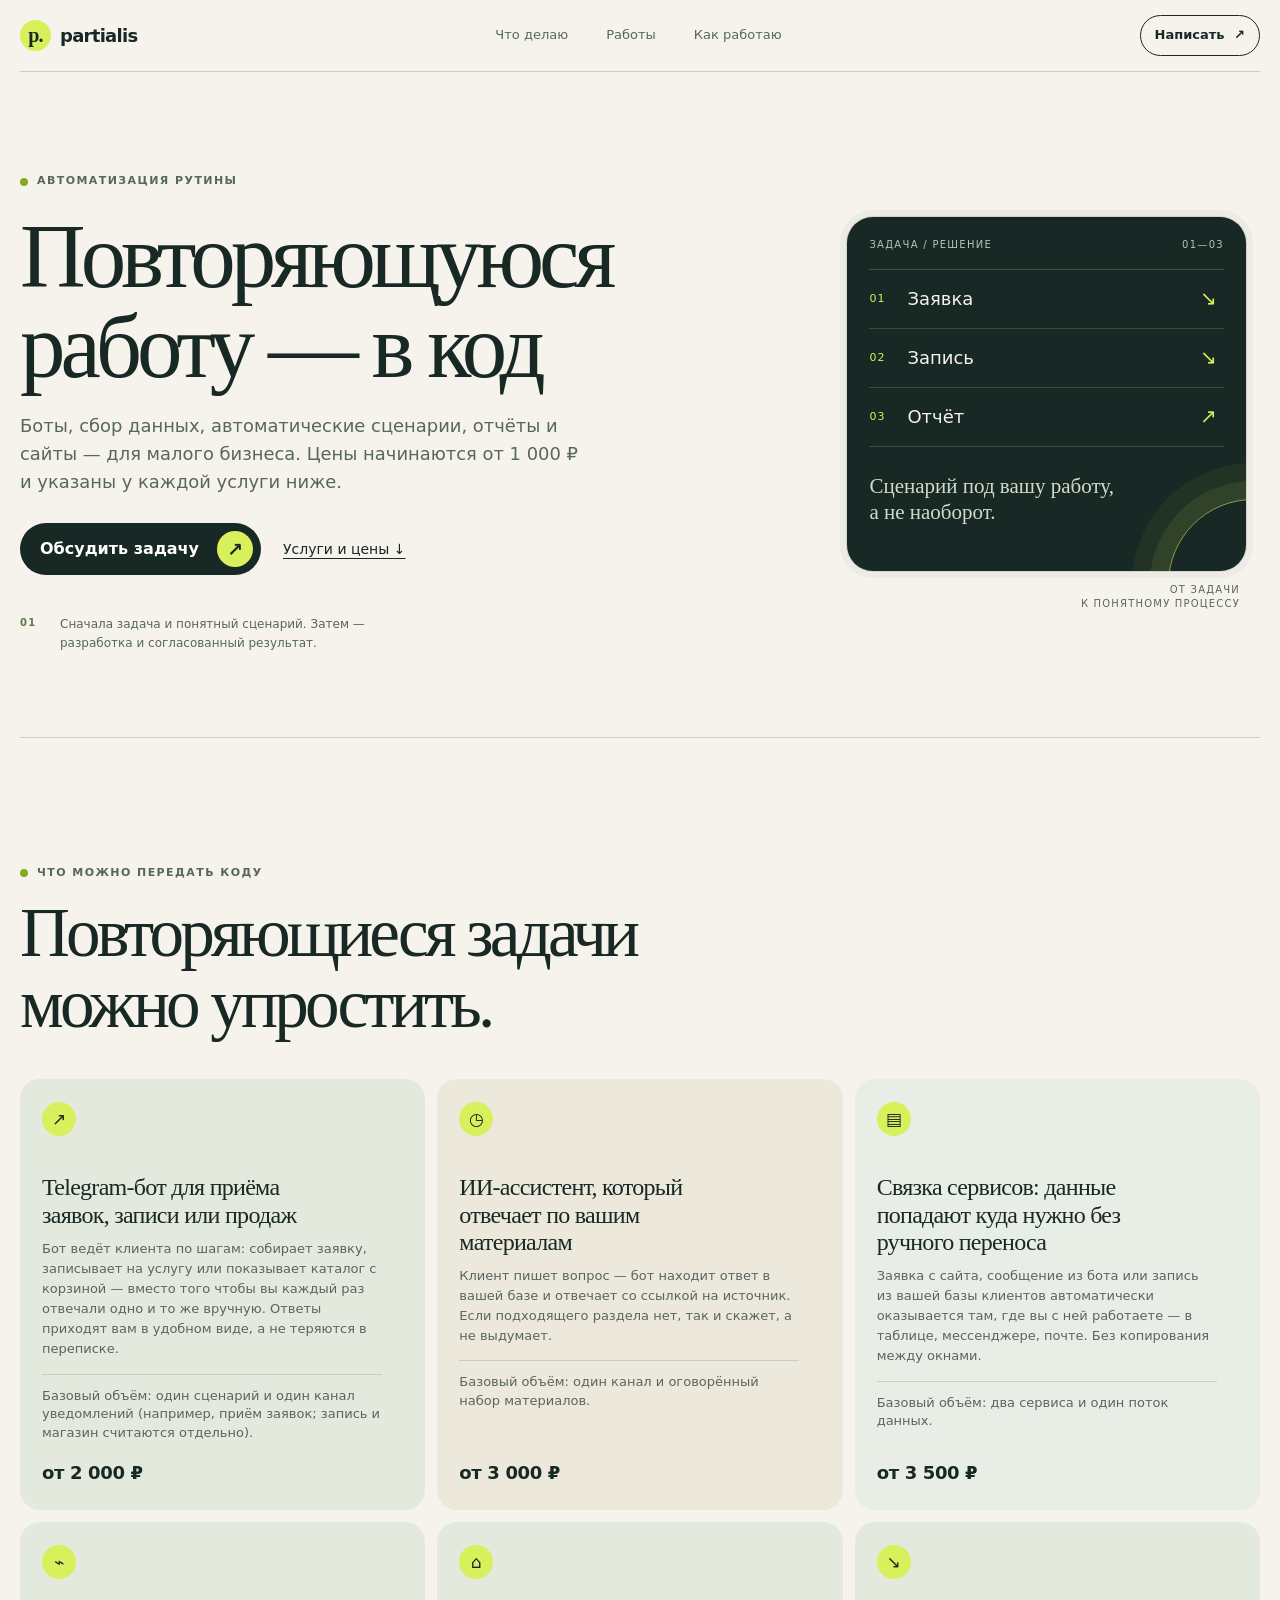
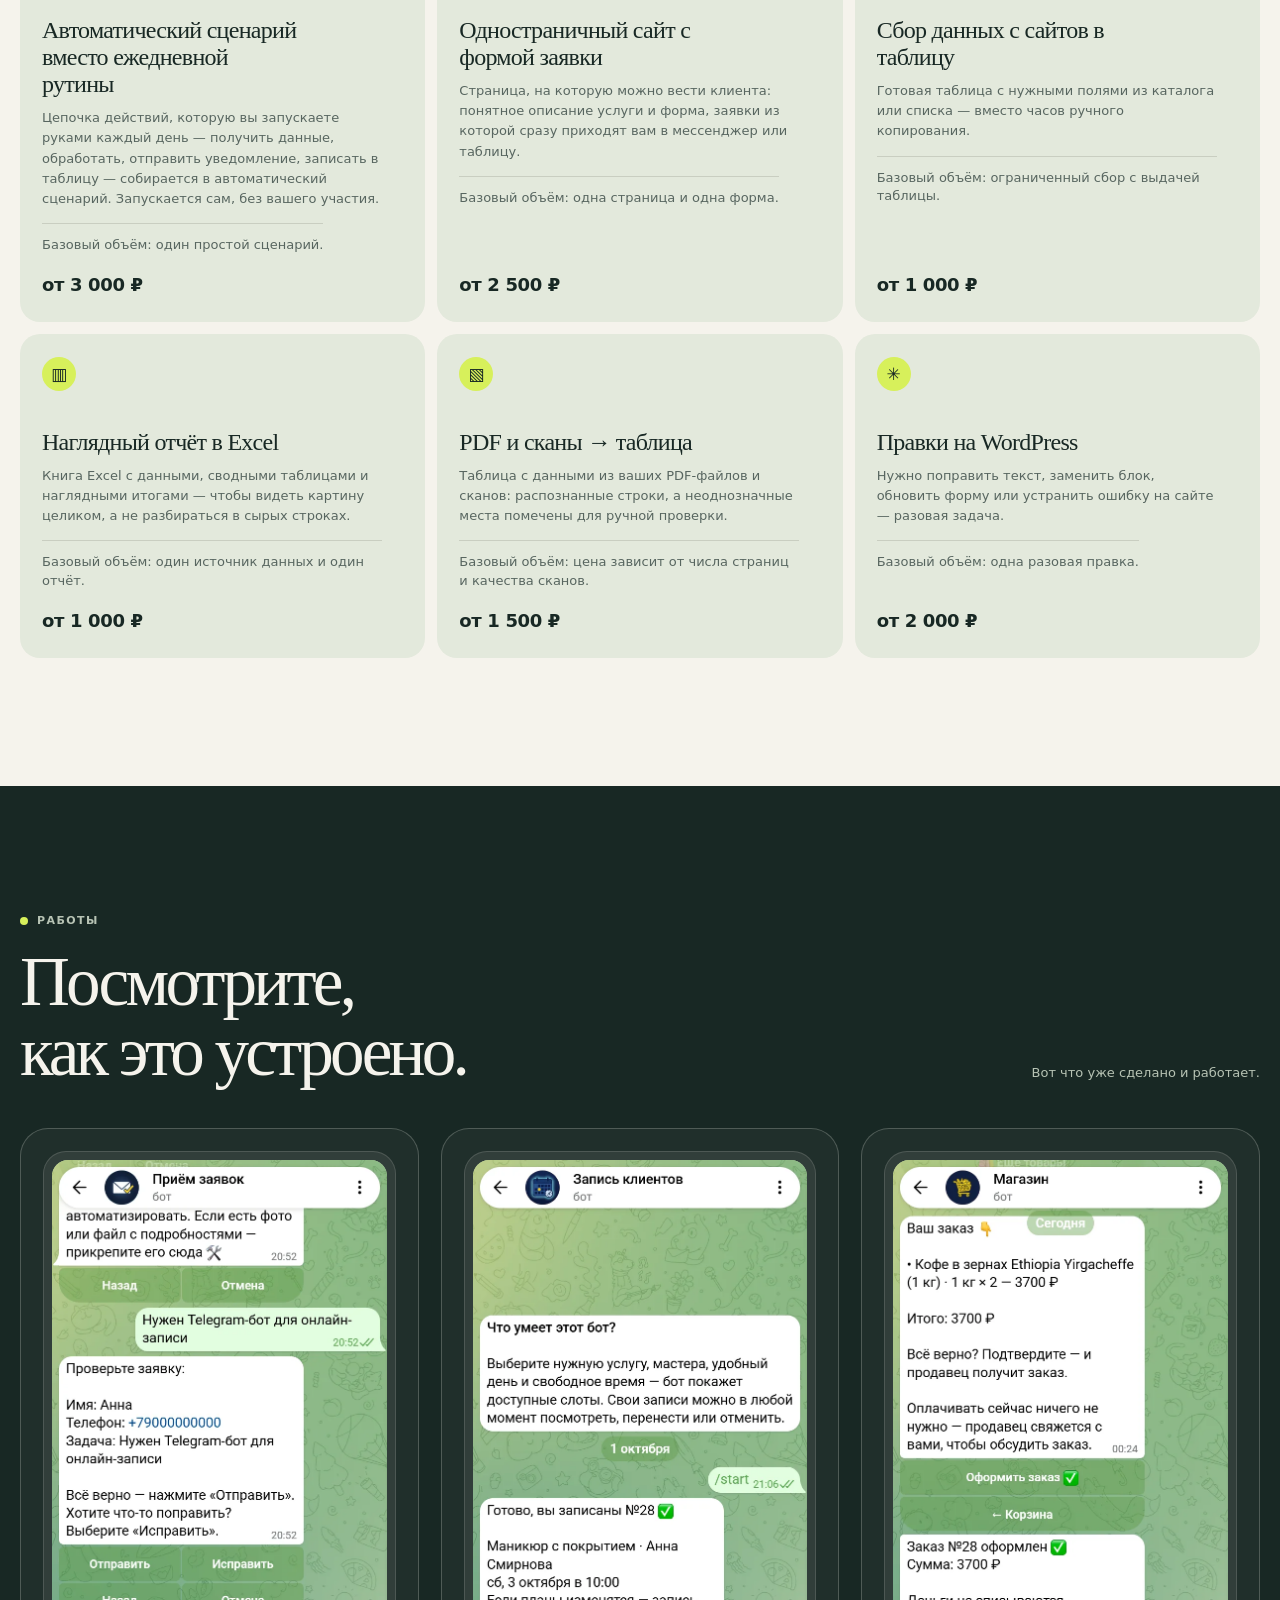
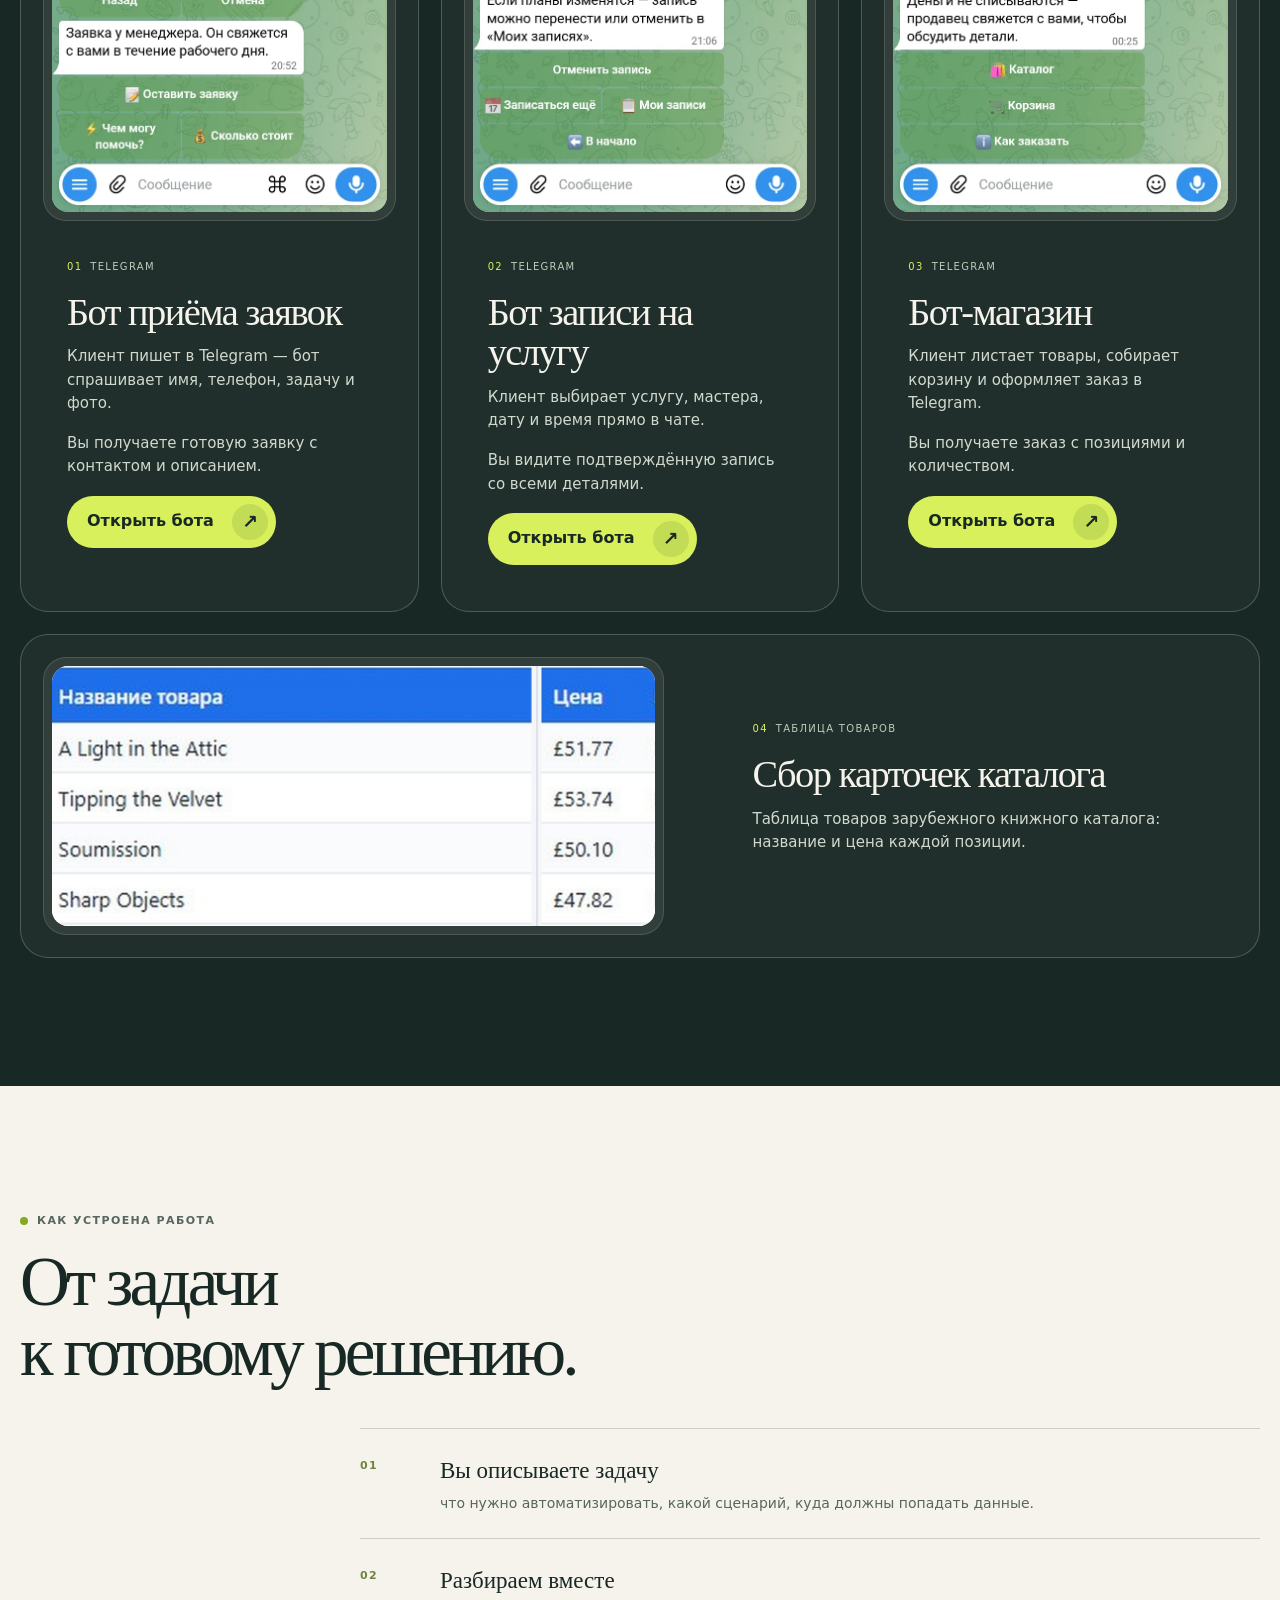
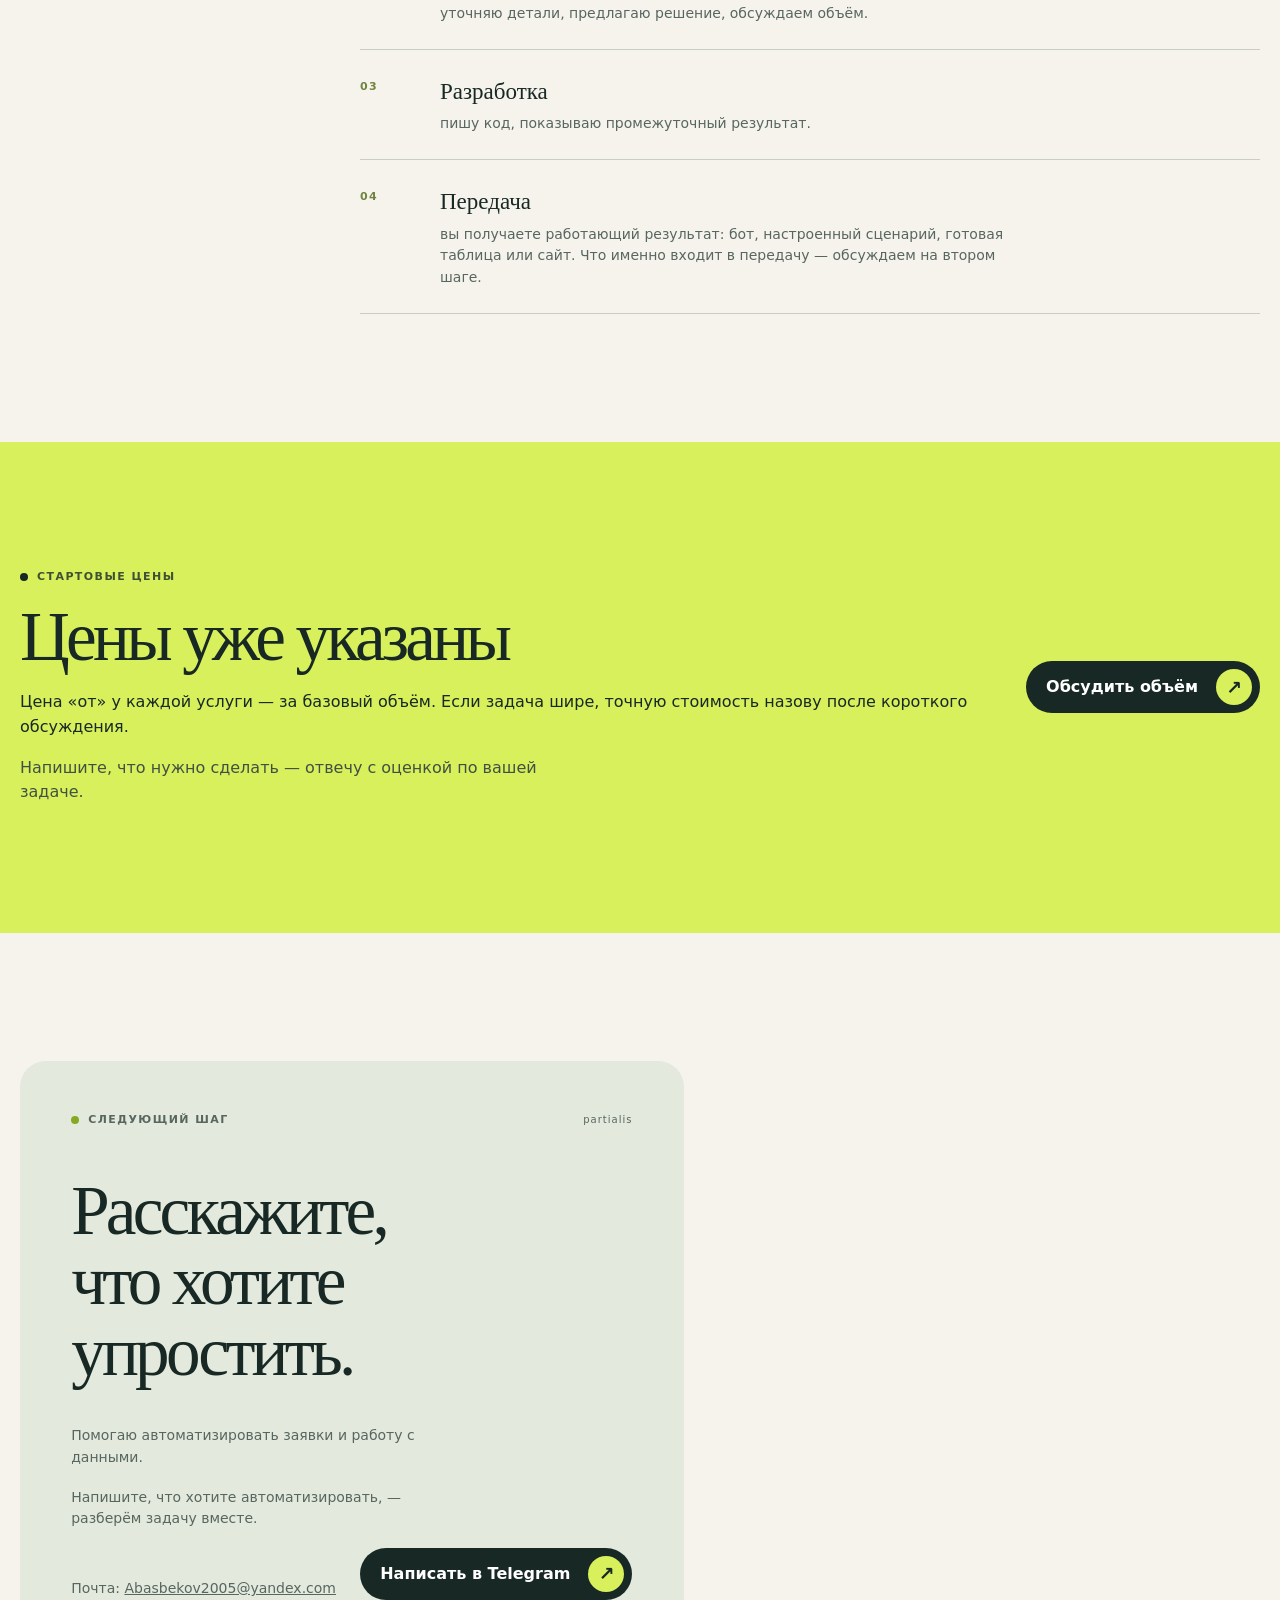
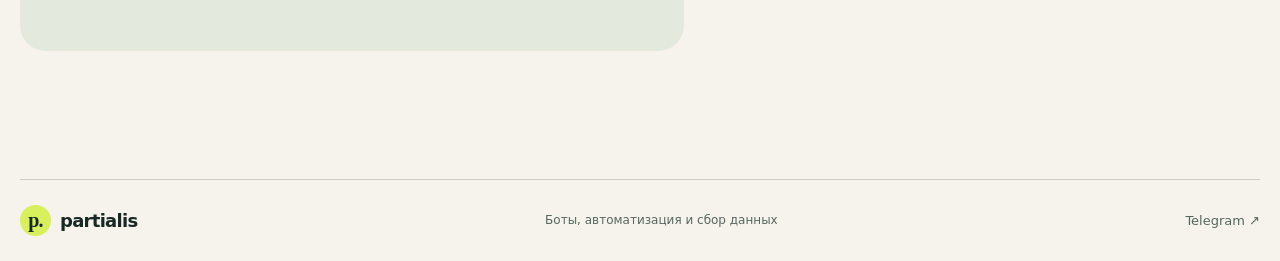
==== commit 478dea02: "Тексты услуг, подвала и шага передачи простым языком" ====
--- a/index.html
+++ b/index.html
@@ -34,8 +34,8 @@
         <!-- ТЕКСТ:что-делаю:начало -->
 <article class="ситуация услуга"><span class="ситуация-знак">↗</span><h3>Telegram-бот для приёма заявок, записи или продаж</h3><p>Бот ведёт клиента по шагам: собирает заявку, записывает на услугу или показывает каталог с корзиной — вместо того чтобы вы каждый раз отвечали одно и то же вручную. Ответы приходят вам в удобном виде, а не теряются в переписке.</p><p class="услуга-предел">Базовый объём: один сценарий и один канал уведомлений (например, приём заявок; запись и магазин считаются отдельно).</p><p class="услуга-цена">от 2 000 ₽</p></article>
 <article class="ситуация услуга"><span class="ситуация-знак">◷</span><h3>ИИ-ассистент, который отвечает по вашим материалам</h3><p>Клиент пишет вопрос — бот находит ответ в вашей базе и отвечает со ссылкой на источник. Если подходящего раздела нет, так и скажет, а не выдумает.</p><p class="услуга-предел">Базовый объём: один канал и оговорённый набор материалов.</p><p class="услуга-цена">от 3 000 ₽</p></article>
-<article class="ситуация услуга"><span class="ситуация-знак">▤</span><h3>Связка сервисов: данные попадают куда нужно без ручного переноса</h3><p>Заявка с сайта, сообщение из бота или запись из CRM автоматически оказывается там, где вы с ней работаете — в таблице, мессенджере, почте. Без копирования между окнами.</p><p class="услуга-предел">Базовый объём: два сервиса и один поток данных.</p><p class="услуга-цена">от 3 500 ₽</p></article>
-<article class="ситуация услуга"><span class="ситуация-знак">⌁</span><h3>Автоматический сценарий вместо ежедневной рутины</h3><p>Цепочка действий, которую вы запускаете руками каждый день — получить данные, обработать, отправить уведомление, записать в таблицу — собирается в автоматический сценарий (n8n / Make).</p><p class="услуга-предел">Базовый объём: один простой сценарий.</p><p class="услуга-цена">от 3 000 ₽</p></article>
+<article class="ситуация услуга"><span class="ситуация-знак">▤</span><h3>Связка сервисов: данные попадают куда нужно без ручного переноса</h3><p>Заявка с сайта, сообщение из бота или запись из вашей базы клиентов автоматически оказывается там, где вы с ней работаете — в таблице, мессенджере, почте. Без копирования между окнами.</p><p class="услуга-предел">Базовый объём: два сервиса и один поток данных.</p><p class="услуга-цена">от 3 500 ₽</p></article>
+<article class="ситуация услуга"><span class="ситуация-знак">⌁</span><h3>Автоматический сценарий вместо ежедневной рутины</h3><p>Цепочка действий, которую вы запускаете руками каждый день — получить данные, обработать, отправить уведомление, записать в таблицу — собирается в автоматический сценарий. Запускается сам, без вашего участия.</p><p class="услуга-предел">Базовый объём: один простой сценарий.</p><p class="услуга-цена">от 3 000 ₽</p></article>
 <article class="ситуация услуга"><span class="ситуация-знак">⌂</span><h3>Одностраничный сайт с формой заявки</h3><p>Страница, на которую можно вести клиента: понятное описание услуги и форма, заявки из которой сразу приходят вам в мессенджер или таблицу.</p><p class="услуга-предел">Базовый объём: одна страница и одна форма.</p><p class="услуга-цена">от 2 500 ₽</p></article>
 <article class="ситуация услуга"><span class="ситуация-знак">↘</span><h3>Сбор данных с сайтов в таблицу</h3><p>Готовая таблица с нужными полями из каталога или списка — вместо часов ручного копирования.</p><p class="услуга-предел">Базовый объём: ограниченный сбор с выдачей таблицы.</p><p class="услуга-цена">от 1 000 ₽</p></article>
 <article class="ситуация услуга"><span class="ситуация-знак">▥</span><h3>Наглядный отчёт в Excel</h3><p>Книга Excel с данными, сводными таблицами и наглядными итогами — чтобы видеть картину целиком, а не разбираться в сырых строках.</p><p class="услуга-предел">Базовый объём: один источник данных и один отчёт.</p><p class="услуга-цена">от 1 000 ₽</p></article>
@@ -62,7 +62,7 @@
 <li><span class="этап-номер">01</span><div><h3>Вы описываете задачу</h3><p>что нужно автоматизировать, какой сценарий, куда должны попадать данные.</p></div></li>
 <li><span class="этап-номер">02</span><div><h3>Разбираем вместе</h3><p>уточняю детали, предлагаю решение, обсуждаем объём.</p></div></li>
 <li><span class="этап-номер">03</span><div><h3>Разработка</h3><p>пишу код, показываю промежуточный результат.</p></div></li>
-<li><span class="этап-номер">04</span><div><h3>Передача</h3><p>условия передачи и состав поставки обсуждаем на втором шаге.</p></div></li>
+<li><span class="этап-номер">04</span><div><h3>Передача</h3><p>вы получаете работающий результат: бот, настроенный сценарий, готовая таблица или сайт. Что именно входит в передачу — обсуждаем на втором шаге.</p></div></li>
 <!-- ТЕКСТ:процесс:конец -->
       </ol>
     </section>
@@ -84,6 +84,7 @@
       </div></div>
     </section>
   </main>
-  <footer class="подвал"><a class="логотип" href="#начало"><span class="логотип-знак">p.</span><span>partialis</span></a><span>Боты, скрипты и интеграции</span><a href="https://t.me/Partialis" target="_blank" rel="noopener">Telegram ↗</a></footer>
+  <footer class="подвал"><a class="логотип" href="#начало"><span class="логотип-знак">p.</span><span>partialis</span></a><span>Боты, автоматизация и сбор данных</span><a href="https://t.me/Partialis" target="_blank" rel="noopener">Telegram ↗</a></footer>
+  <div style="display:none">Сценарий n8n</div>
 </body>
 </html>
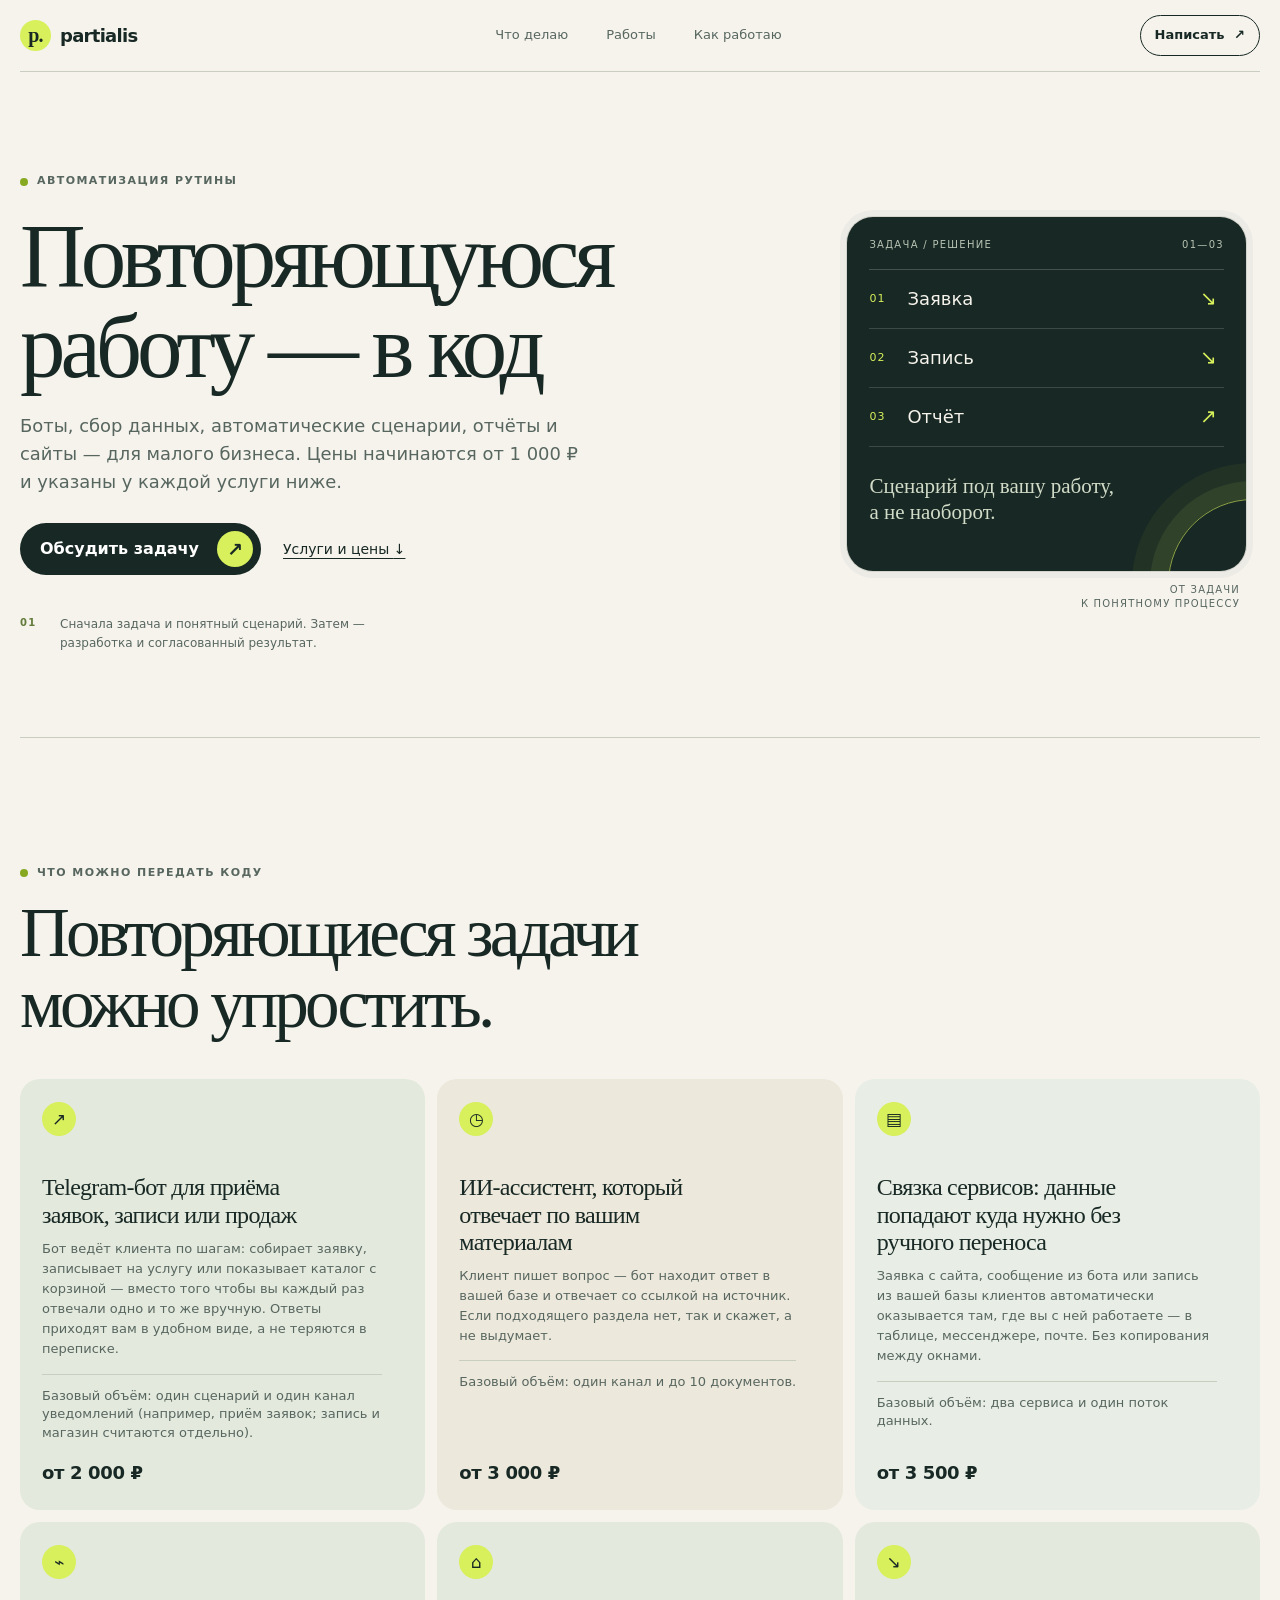
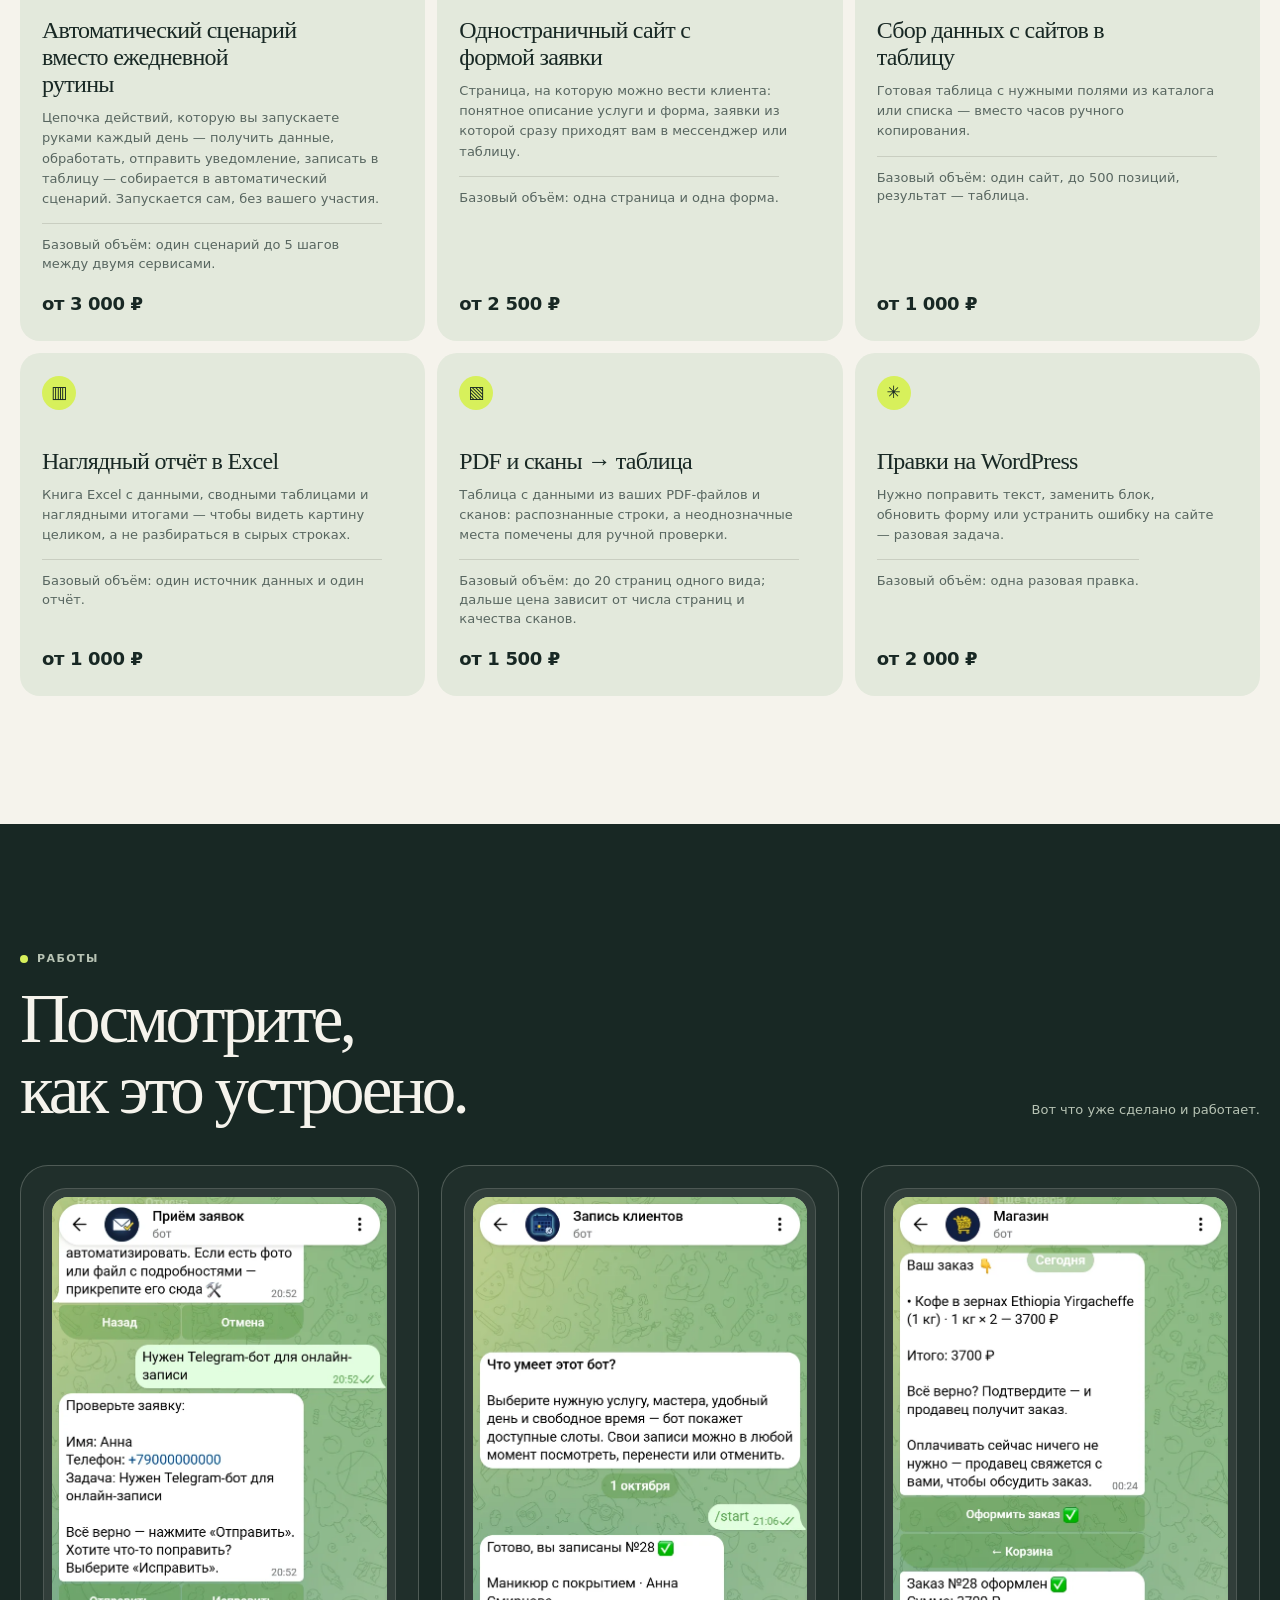
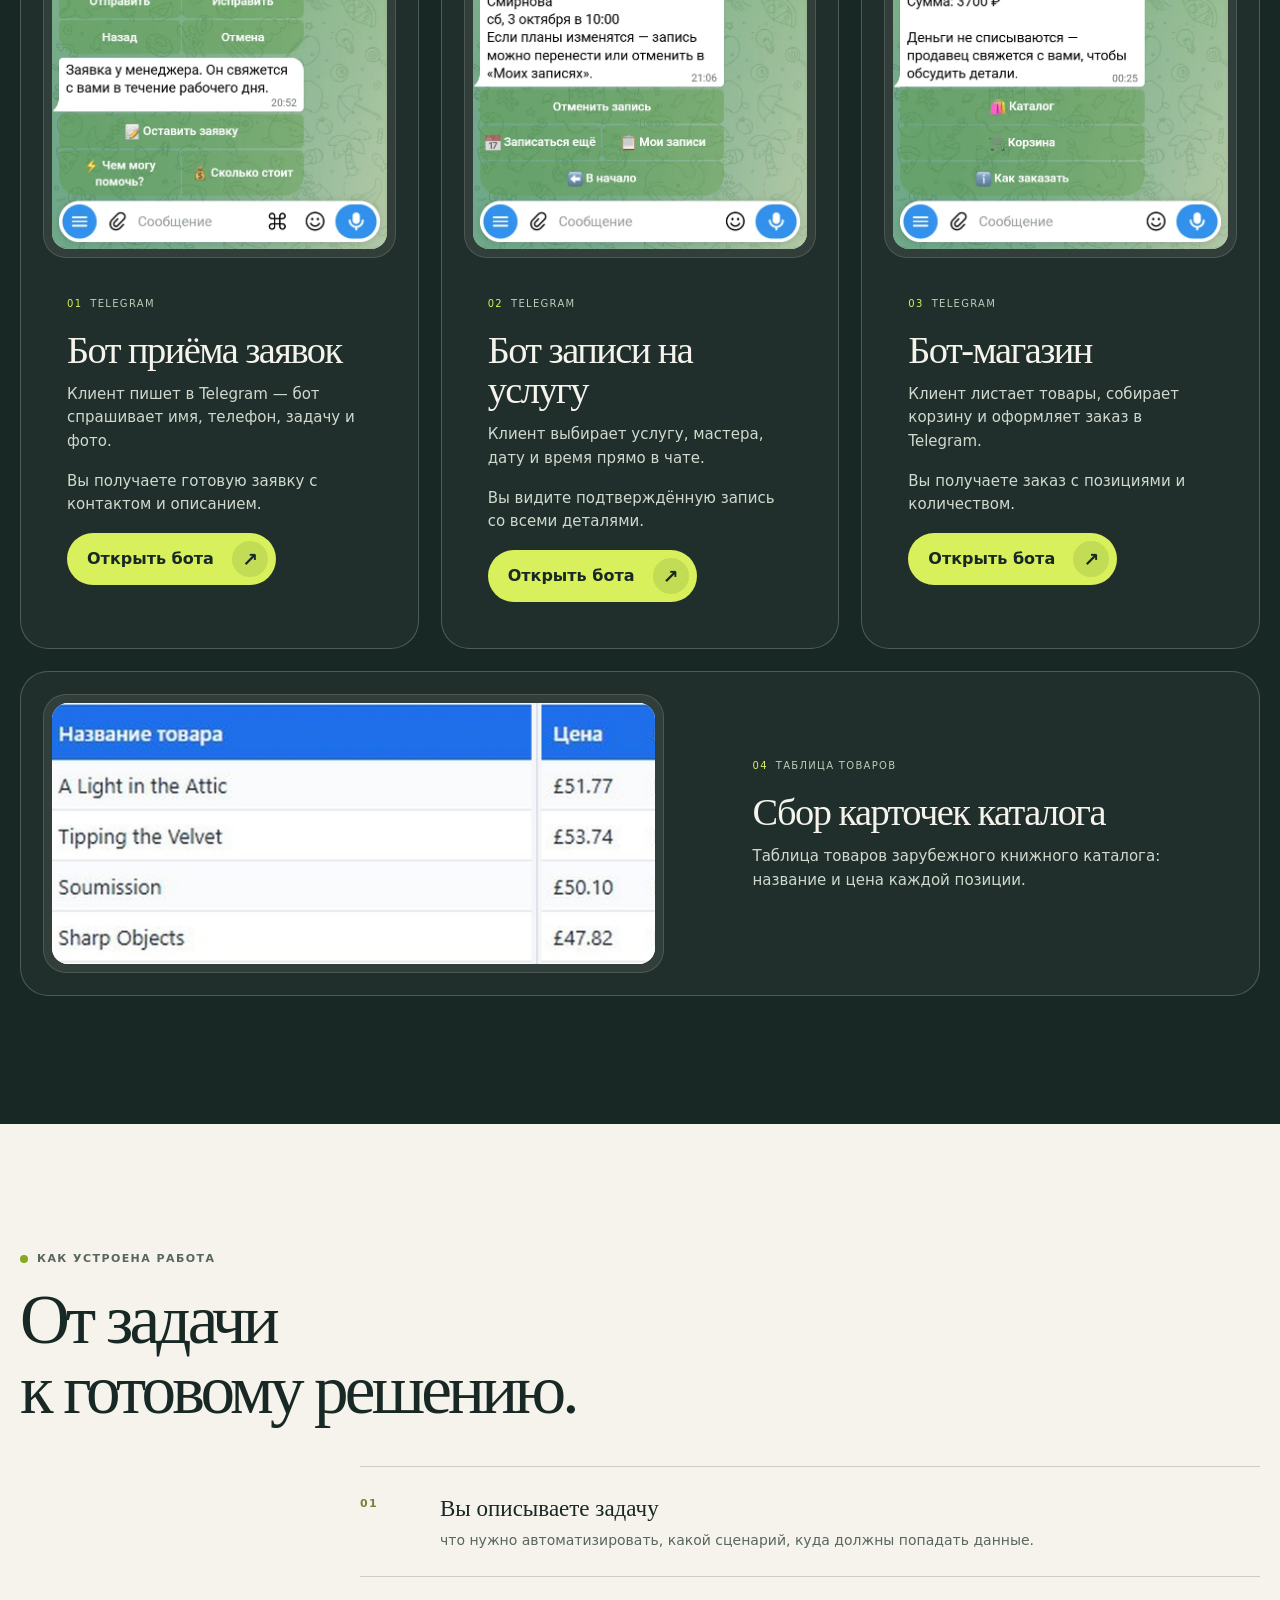
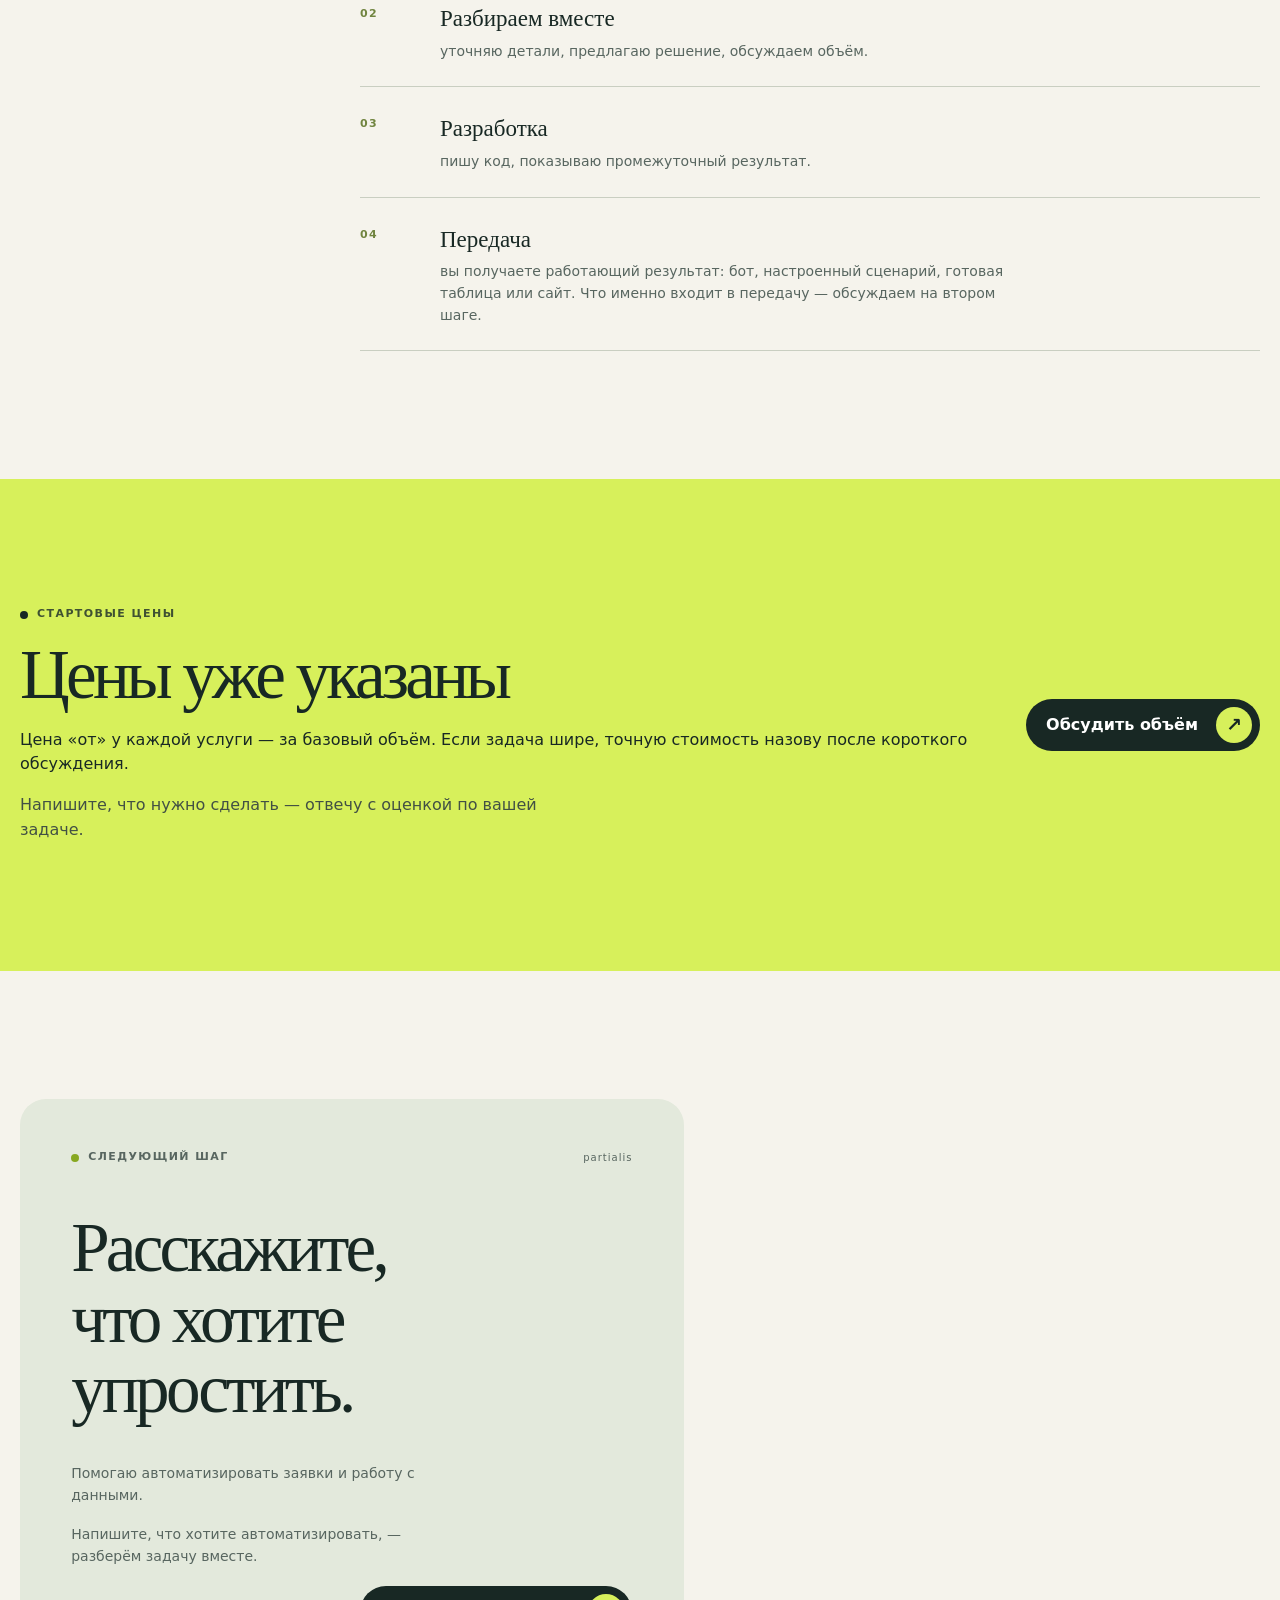
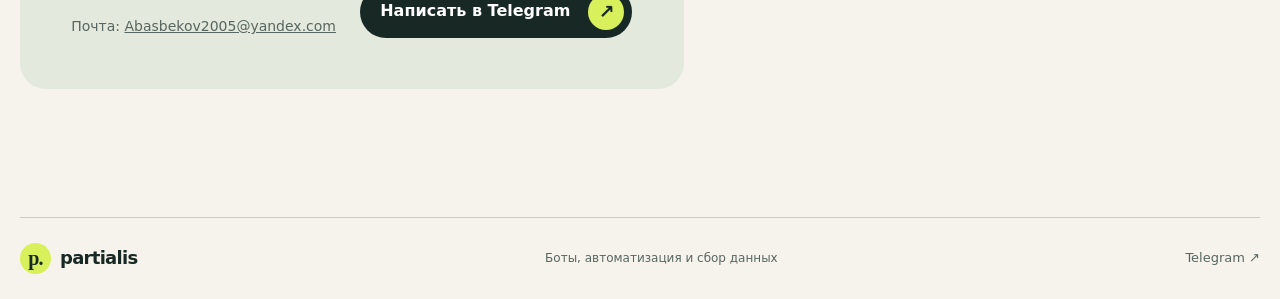
==== commit 7fe6f819: "Базовый объём услуг: числа" ====
--- a/index.html
+++ b/index.html
@@ -33,13 +33,13 @@
       <div class="ситуации-сетка">
         <!-- ТЕКСТ:что-делаю:начало -->
 <article class="ситуация услуга"><span class="ситуация-знак">↗</span><h3>Telegram-бот для приёма заявок, записи или продаж</h3><p>Бот ведёт клиента по шагам: собирает заявку, записывает на услугу или показывает каталог с корзиной — вместо того чтобы вы каждый раз отвечали одно и то же вручную. Ответы приходят вам в удобном виде, а не теряются в переписке.</p><p class="услуга-предел">Базовый объём: один сценарий и один канал уведомлений (например, приём заявок; запись и магазин считаются отдельно).</p><p class="услуга-цена">от 2 000 ₽</p></article>
-<article class="ситуация услуга"><span class="ситуация-знак">◷</span><h3>ИИ-ассистент, который отвечает по вашим материалам</h3><p>Клиент пишет вопрос — бот находит ответ в вашей базе и отвечает со ссылкой на источник. Если подходящего раздела нет, так и скажет, а не выдумает.</p><p class="услуга-предел">Базовый объём: один канал и оговорённый набор материалов.</p><p class="услуга-цена">от 3 000 ₽</p></article>
+<article class="ситуация услуга"><span class="ситуация-знак">◷</span><h3>ИИ-ассистент, который отвечает по вашим материалам</h3><p>Клиент пишет вопрос — бот находит ответ в вашей базе и отвечает со ссылкой на источник. Если подходящего раздела нет, так и скажет, а не выдумает.</p><p class="услуга-предел">Базовый объём: один канал и до 10 документов.</p><p class="услуга-цена">от 3 000 ₽</p></article>
 <article class="ситуация услуга"><span class="ситуация-знак">▤</span><h3>Связка сервисов: данные попадают куда нужно без ручного переноса</h3><p>Заявка с сайта, сообщение из бота или запись из вашей базы клиентов автоматически оказывается там, где вы с ней работаете — в таблице, мессенджере, почте. Без копирования между окнами.</p><p class="услуга-предел">Базовый объём: два сервиса и один поток данных.</p><p class="услуга-цена">от 3 500 ₽</p></article>
-<article class="ситуация услуга"><span class="ситуация-знак">⌁</span><h3>Автоматический сценарий вместо ежедневной рутины</h3><p>Цепочка действий, которую вы запускаете руками каждый день — получить данные, обработать, отправить уведомление, записать в таблицу — собирается в автоматический сценарий. Запускается сам, без вашего участия.</p><p class="услуга-предел">Базовый объём: один простой сценарий.</p><p class="услуга-цена">от 3 000 ₽</p></article>
+<article class="ситуация услуга"><span class="ситуация-знак">⌁</span><h3>Автоматический сценарий вместо ежедневной рутины</h3><p>Цепочка действий, которую вы запускаете руками каждый день — получить данные, обработать, отправить уведомление, записать в таблицу — собирается в автоматический сценарий. Запускается сам, без вашего участия.</p><p class="услуга-предел">Базовый объём: один сценарий до 5 шагов между двумя сервисами.</p><p class="услуга-цена">от 3 000 ₽</p></article>
 <article class="ситуация услуга"><span class="ситуация-знак">⌂</span><h3>Одностраничный сайт с формой заявки</h3><p>Страница, на которую можно вести клиента: понятное описание услуги и форма, заявки из которой сразу приходят вам в мессенджер или таблицу.</p><p class="услуга-предел">Базовый объём: одна страница и одна форма.</p><p class="услуга-цена">от 2 500 ₽</p></article>
-<article class="ситуация услуга"><span class="ситуация-знак">↘</span><h3>Сбор данных с сайтов в таблицу</h3><p>Готовая таблица с нужными полями из каталога или списка — вместо часов ручного копирования.</p><p class="услуга-предел">Базовый объём: ограниченный сбор с выдачей таблицы.</p><p class="услуга-цена">от 1 000 ₽</p></article>
+<article class="ситуация услуга"><span class="ситуация-знак">↘</span><h3>Сбор данных с сайтов в таблицу</h3><p>Готовая таблица с нужными полями из каталога или списка — вместо часов ручного копирования.</p><p class="услуга-предел">Базовый объём: один сайт, до 500 позиций, результат — таблица.</p><p class="услуга-цена">от 1 000 ₽</p></article>
 <article class="ситуация услуга"><span class="ситуация-знак">▥</span><h3>Наглядный отчёт в Excel</h3><p>Книга Excel с данными, сводными таблицами и наглядными итогами — чтобы видеть картину целиком, а не разбираться в сырых строках.</p><p class="услуга-предел">Базовый объём: один источник данных и один отчёт.</p><p class="услуга-цена">от 1 000 ₽</p></article>
-<article class="ситуация услуга"><span class="ситуация-знак">▧</span><h3>PDF и сканы → таблица</h3><p>Таблица с данными из ваших PDF-файлов и сканов: распознанные строки, а неоднозначные места помечены для ручной проверки.</p><p class="услуга-предел">Базовый объём: цена зависит от числа страниц и качества сканов.</p><p class="услуга-цена">от 1 500 ₽</p></article>
+<article class="ситуация услуга"><span class="ситуация-знак">▧</span><h3>PDF и сканы → таблица</h3><p>Таблица с данными из ваших PDF-файлов и сканов: распознанные строки, а неоднозначные места помечены для ручной проверки.</p><p class="услуга-предел">Базовый объём: до 20 страниц одного вида; дальше цена зависит от числа страниц и качества сканов.</p><p class="услуга-цена">от 1 500 ₽</p></article>
 <article class="ситуация услуга"><span class="ситуация-знак">✳</span><h3>Правки на WordPress</h3><p>Нужно поправить текст, заменить блок, обновить форму или устранить ошибку на сайте — разовая задача.</p><p class="услуга-предел">Базовый объём: одна разовая правка.</p><p class="услуга-цена">от 2 000 ₽</p></article>
 <!-- ТЕКСТ:что-делаю:конец -->
       </div>
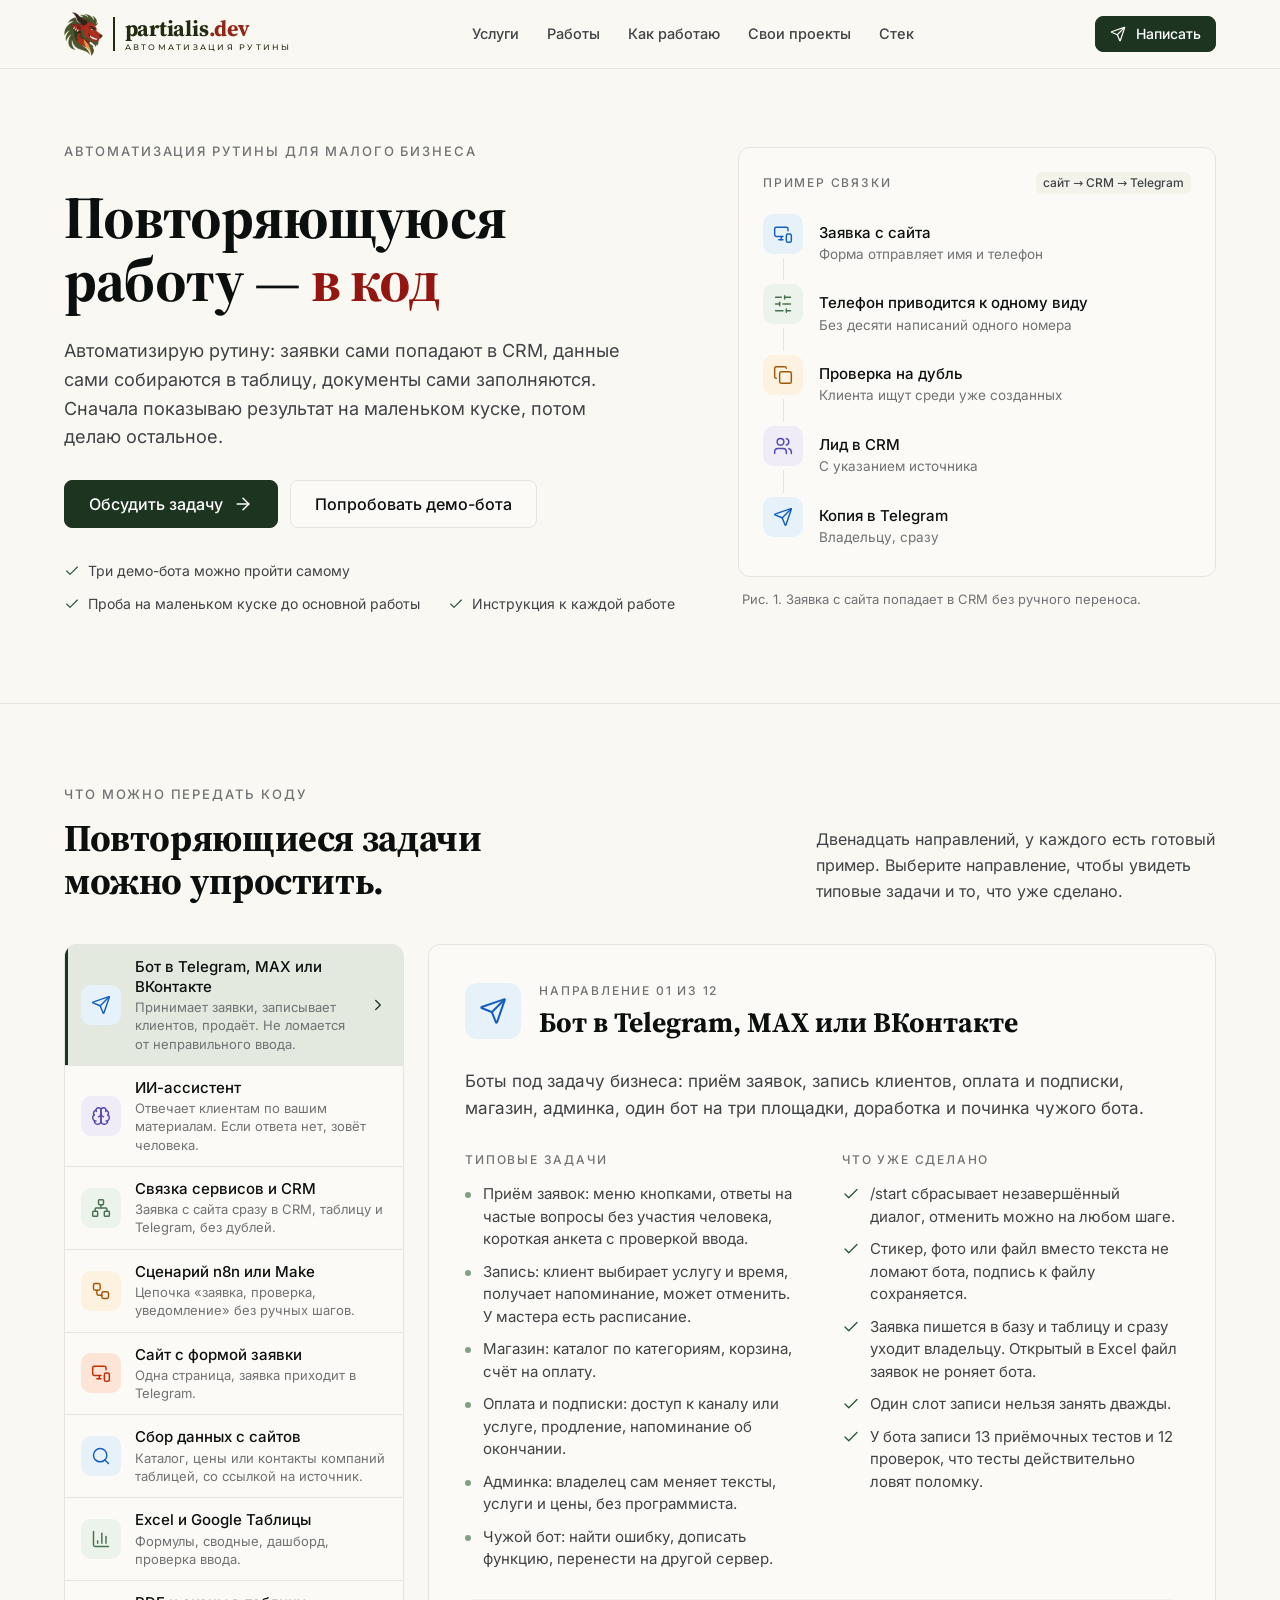
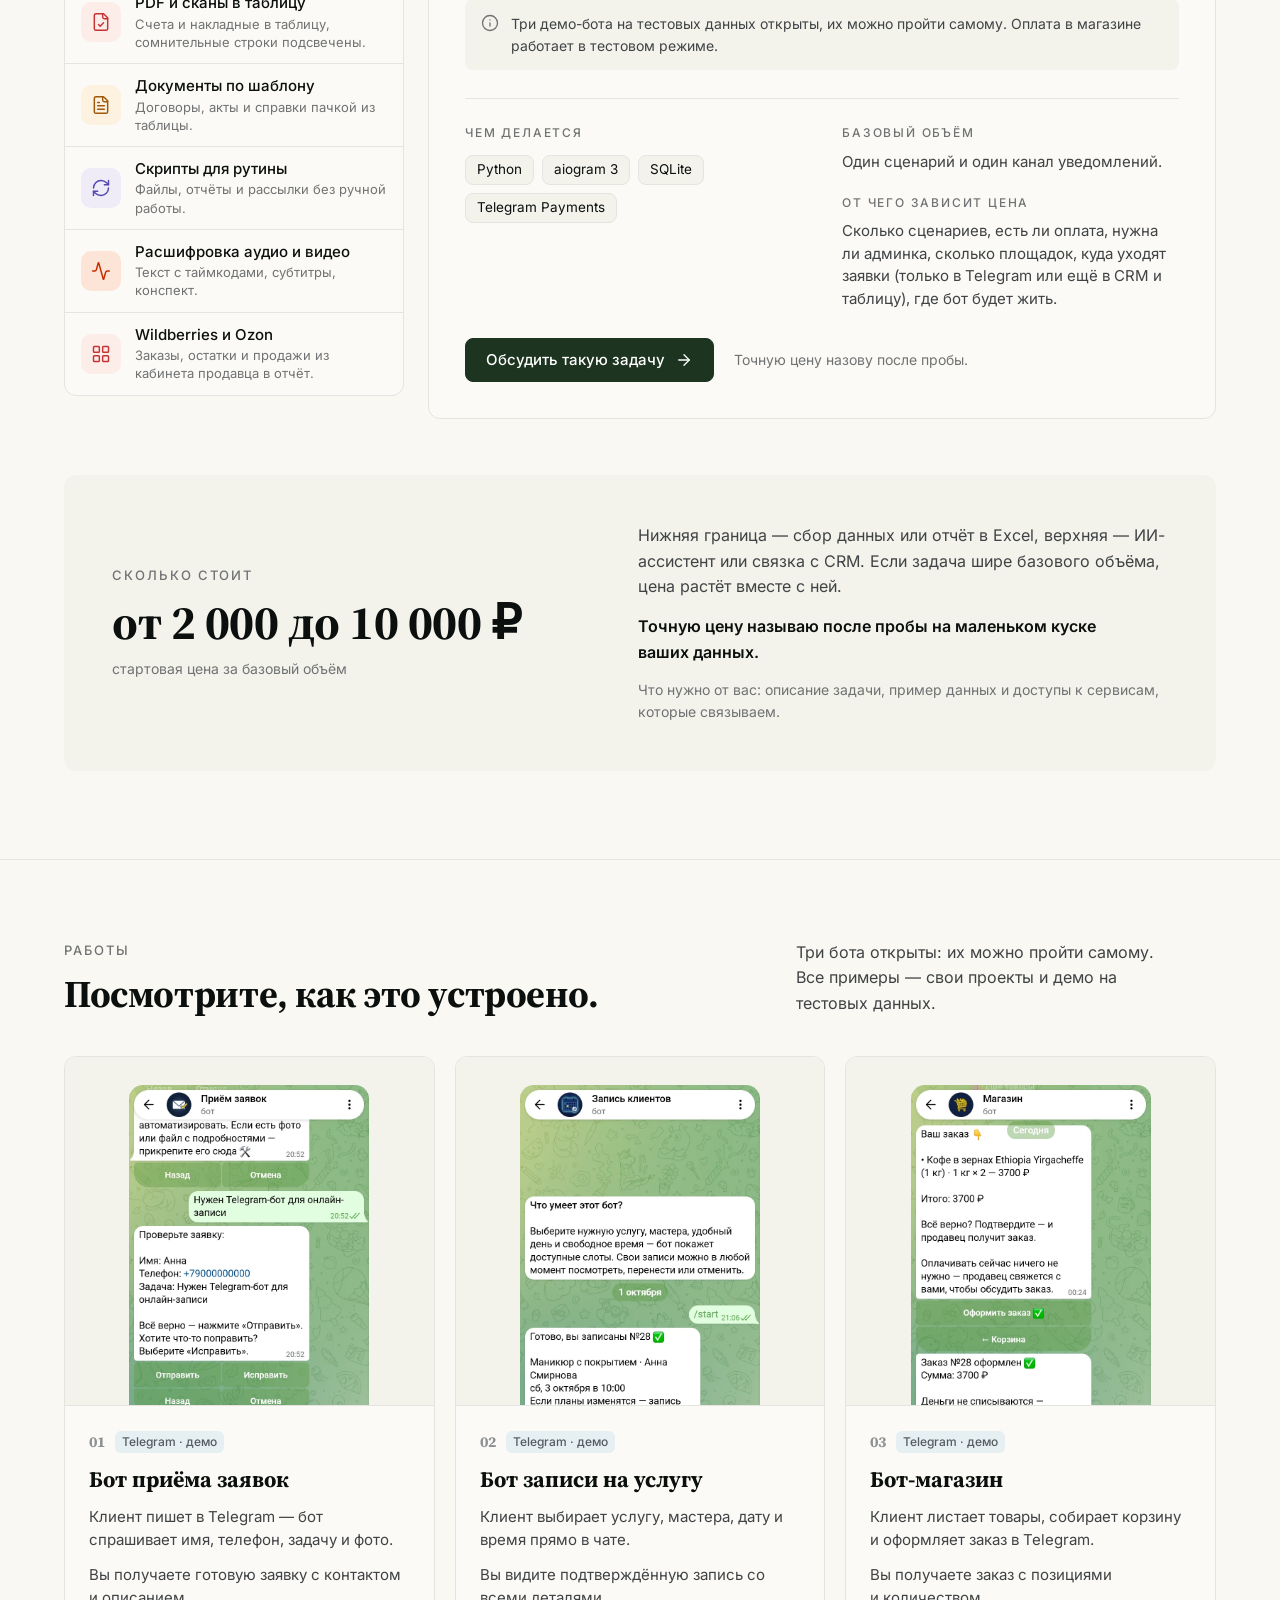
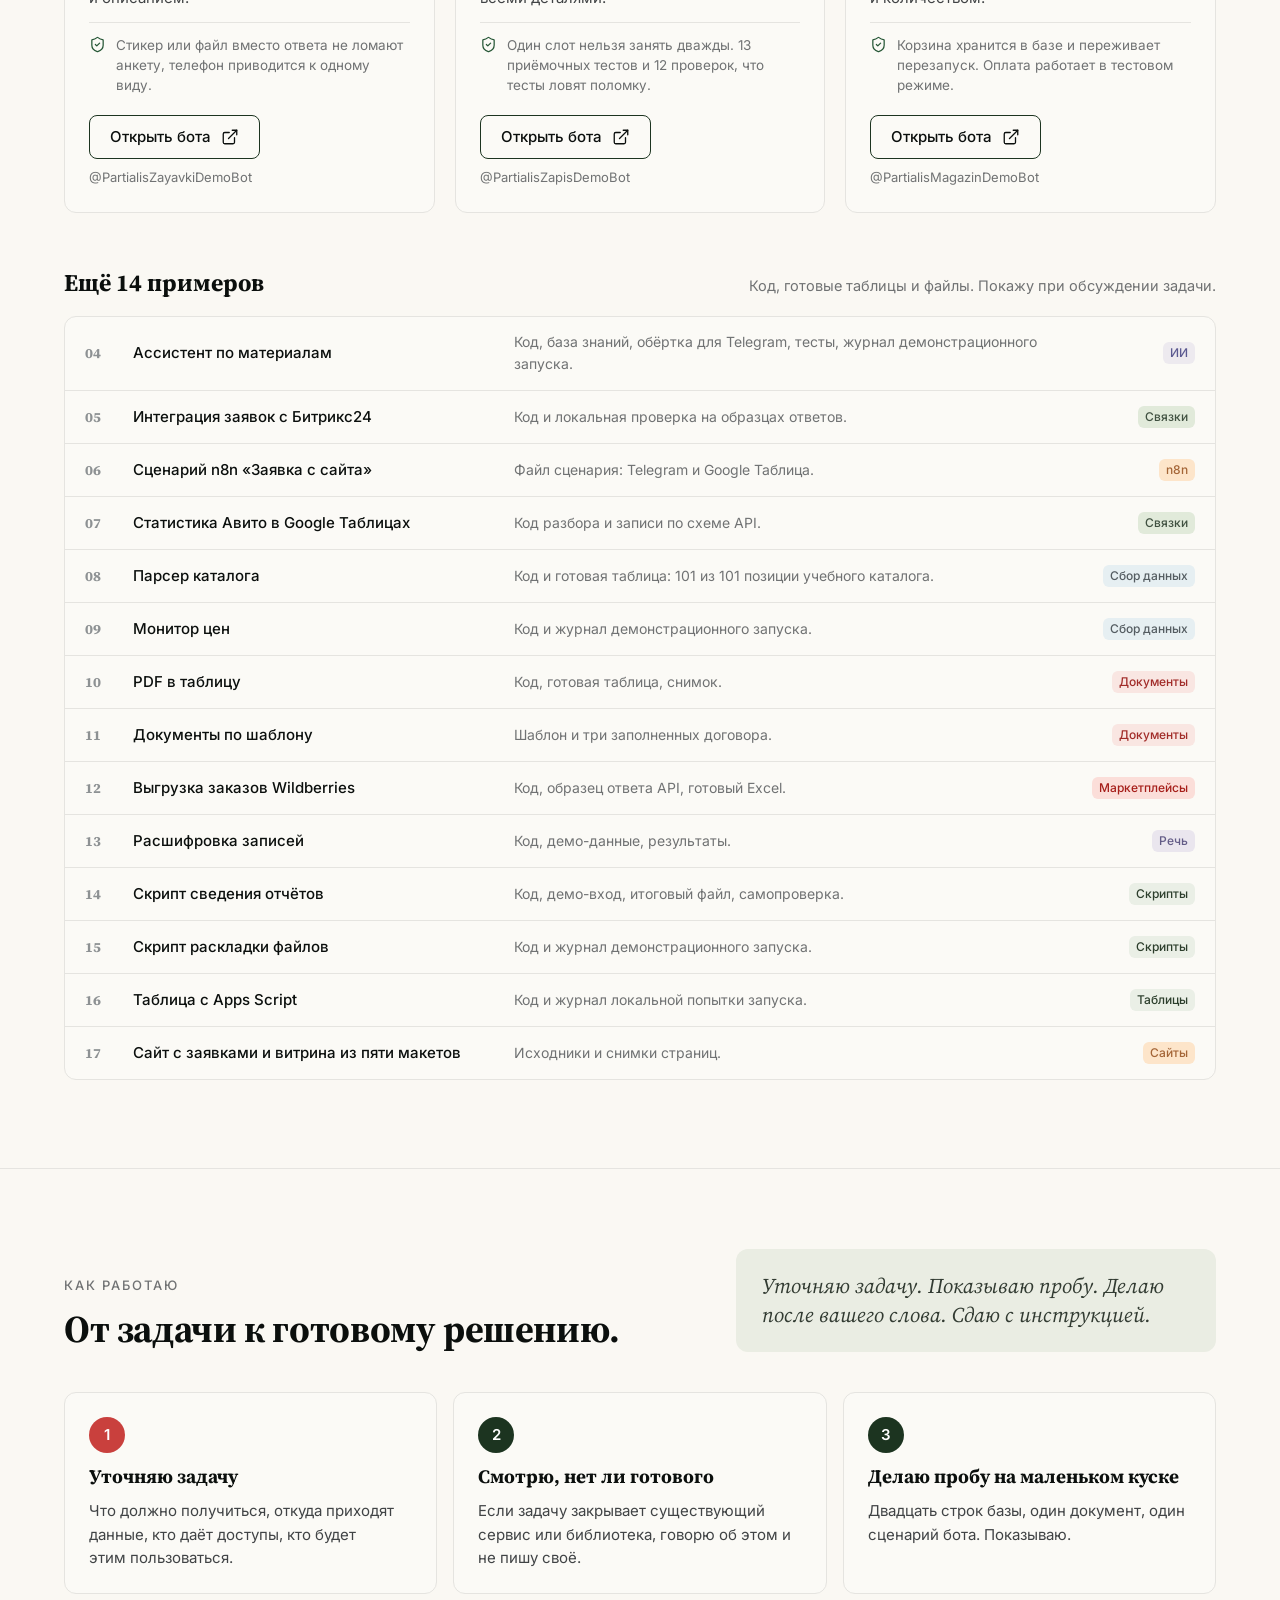
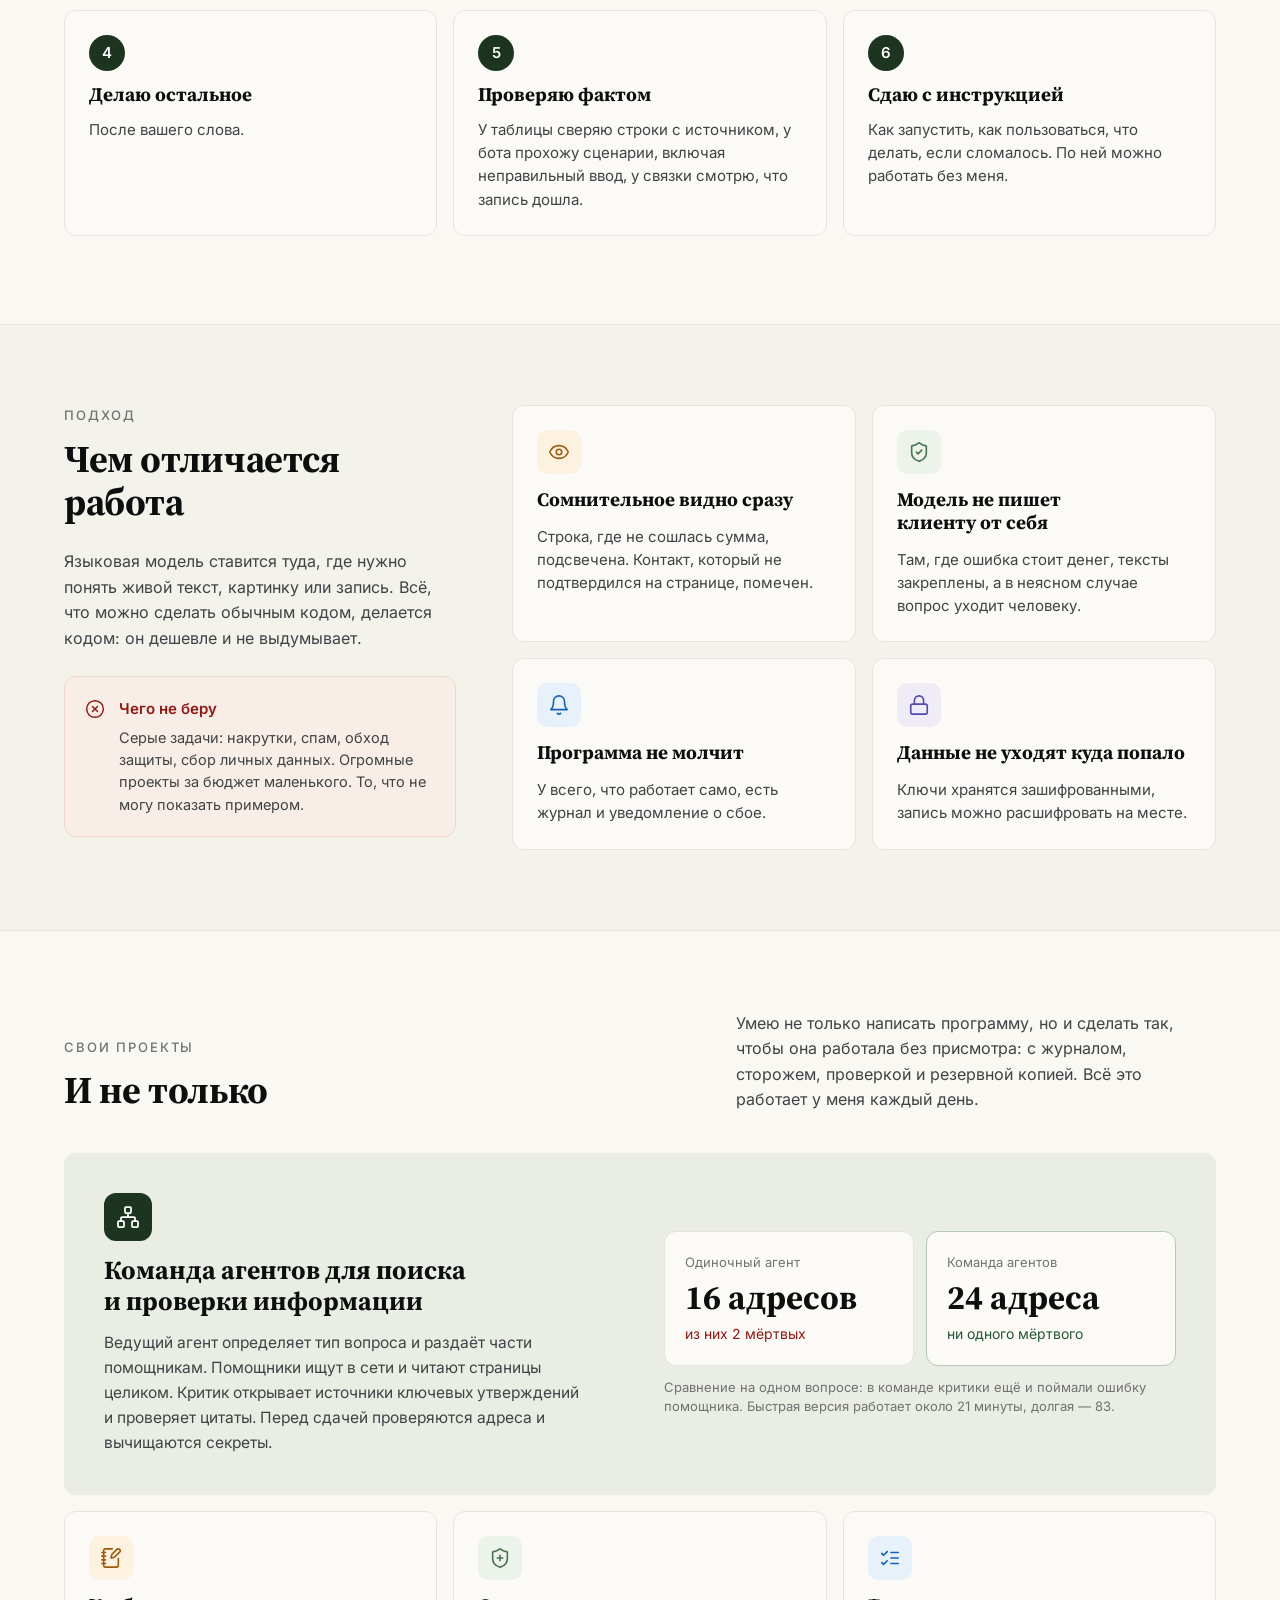
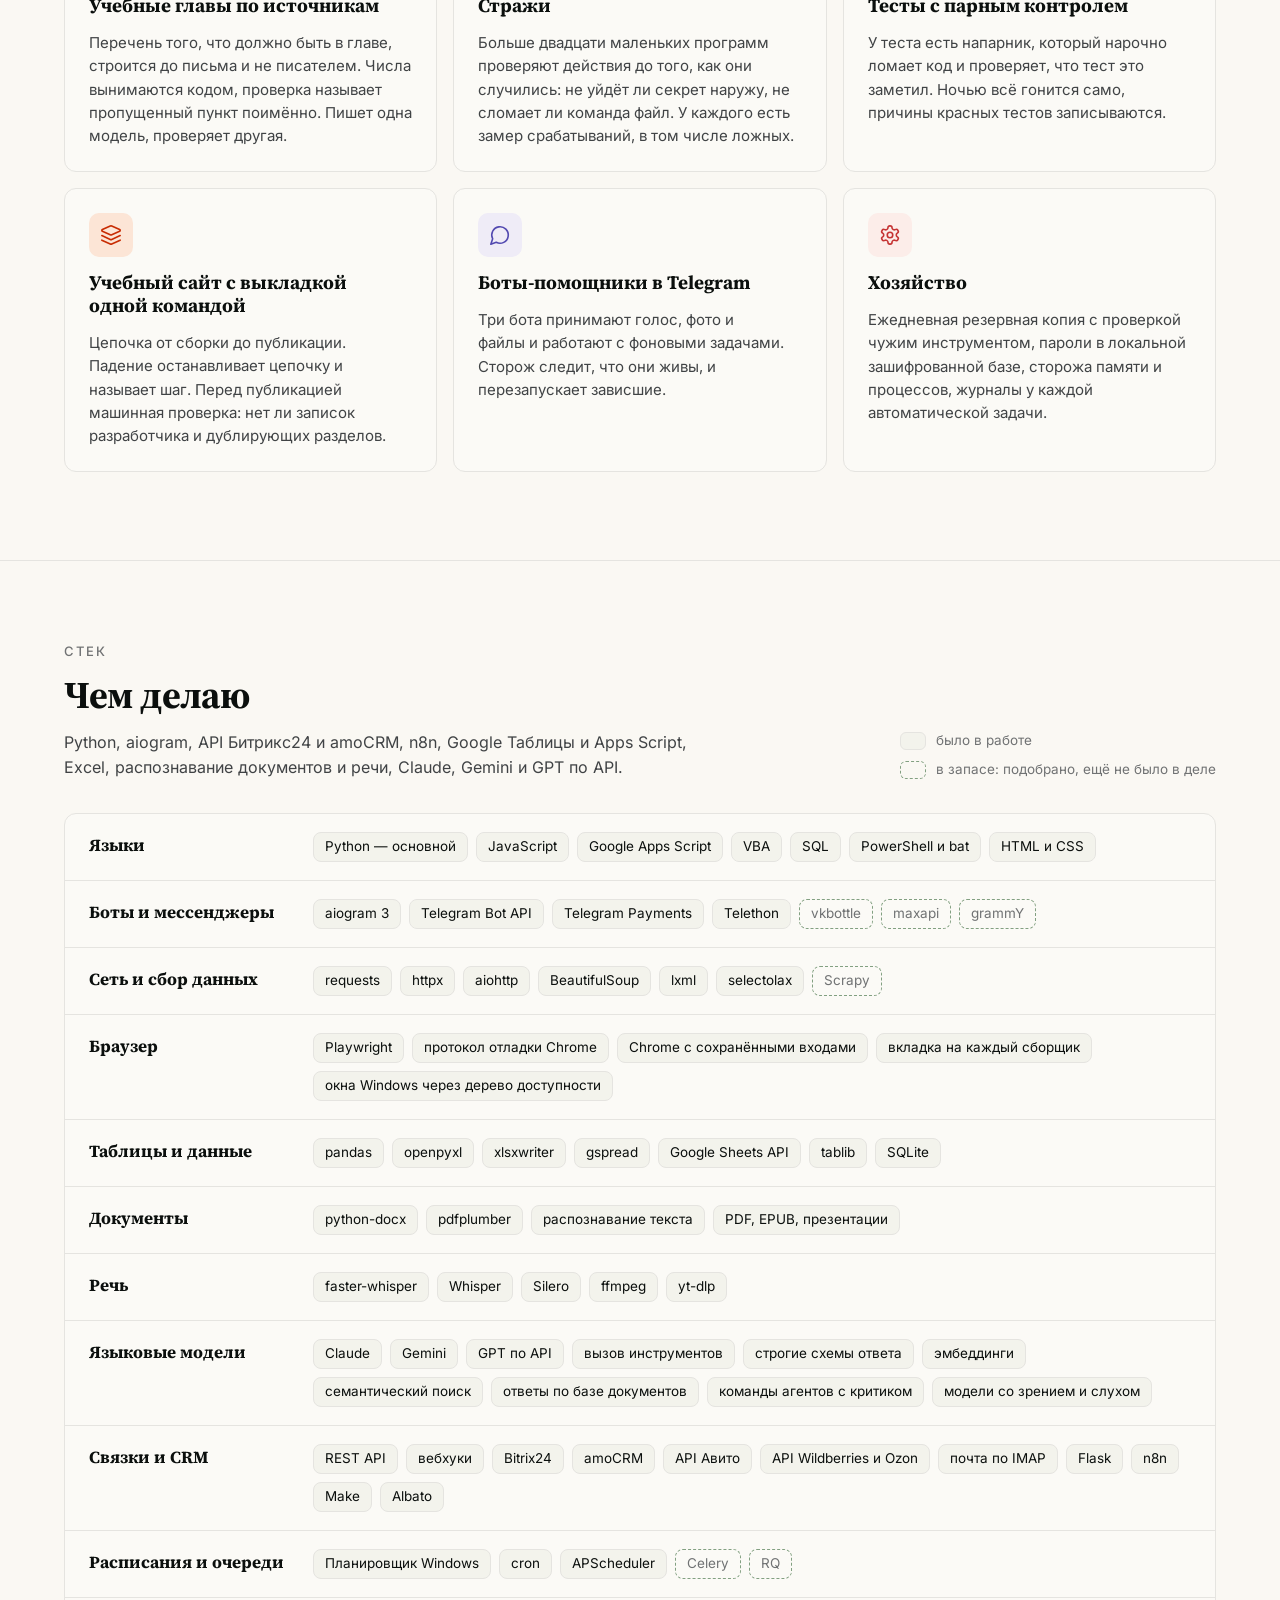
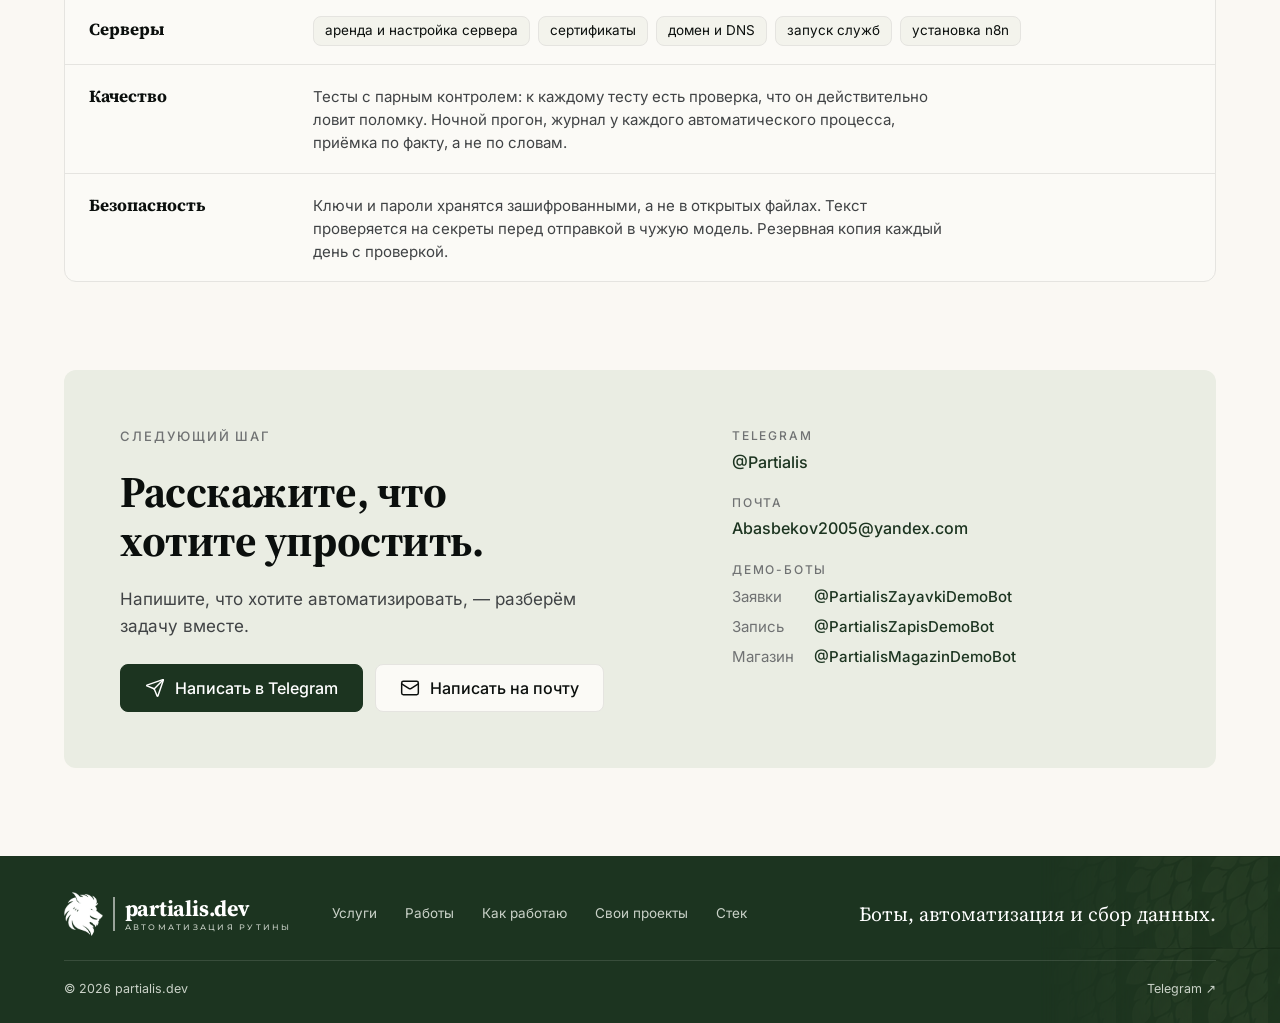
==== commit 5a3c20f5: "Новый интерфейс сайта по макету владельца Страница собрана из макета Claude Design в статичный HTML:" ====
--- a/index.html
+++ b/index.html
@@ -1,90 +1,2288 @@
-<!doctype html>
+<!DOCTYPE html>
 <html lang="ru">
 <head>
-  <meta charset="utf-8">
-  <meta name="viewport" content="width=device-width, initial-scale=1">
-  <meta name="theme-color" content="#f5f3ec">
-  <title>Автоматизация для малого бизнеса — боты, отчёты, сбор данных, сайты | partialis.dev</title>
-  <meta name="description" content="Telegram-боты, автоматические сценарии, сбор данных в таблицу, отчёты в Excel, одностраничные сайты. Цены от 1 000 ₽. Напишите задачу — отвечу с оценкой.">
-  <link rel="stylesheet" href="стиль.css">
+<meta charset="utf-8">
+<meta name="viewport" content="width=device-width, initial-scale=1">
+<meta name="theme-color" content="#FAF8F3">
+<title>Автоматизация для малого бизнеса — боты, отчёты, сбор данных, сайты | partialis.dev</title>
+<meta name="description" content="Автоматизирую рутину: заявки сами попадают в CRM, данные сами собираются в таблицу, документы сами заполняются. Сначала показываю результат на маленьком куске, потом делаю остальное.">
+<link rel="canonical" href="https://partialis.dev/">
+<meta property="og:type" content="website">
+<meta property="og:locale" content="ru_RU">
+<meta property="og:url" content="https://partialis.dev/">
+<meta property="og:title" content="Автоматизация для малого бизнеса — боты, отчёты, сбор данных, сайты | partialis.dev">
+<meta property="og:description" content="Автоматизирую рутину: заявки сами попадают в CRM, данные сами собираются в таблицу, документы сами заполняются. Сначала показываю результат на маленьком куске, потом делаю остальное.">
+<link rel="icon" type="image/png" href="assets/favicon.png">
+<link rel="preload" href="fonts/Inter-Variable-cyrillic.woff2" as="font" type="font/woff2" crossorigin>
+<link rel="preload" href="fonts/SourceSerif4-Variable-cyrillic.woff2" as="font" type="font/woff2" crossorigin>
+<link rel="stylesheet" href="стиль.css?v=137ab4bb">
+<noscript><style>.usl-panel[hidden]{display:flex!important}</style></noscript>
 </head>
 <body>
-  <header class="шапка">
-    <a class="логотип" href="#начало" aria-label="Partialis — в начало"><span class="логотип-знак">p.</span><span>partialis</span></a>
-    <nav aria-label="Основная навигация"><a href="#решения">Что делаю</a><a href="#работы">Работы</a><a href="#процесс">Как работаю</a></nav>
-    <a class="шапка-контакт" href="https://t.me/Partialis" target="_blank" rel="noopener">Написать <span aria-hidden="true">↗</span></a>
-  </header>
-  <main>
-    <section class="герой" id="начало" aria-labelledby="заголовок">
-      <div class="герой-текст">
-        <!-- ТЕКСТ:первый-экран:начало -->
-<p class="надстрочник"><span class="точка"></span> Автоматизация рутины</p><h1 id="заголовок">Повторяющуюся работу — в код</h1><div class="герой-описание"><p>Боты, сбор данных, автоматические сценарии, отчёты и сайты — для малого бизнеса. Цены начинаются от 1 000 ₽ и указаны у каждой услуги ниже.</p></div>
-<!-- ТЕКСТ:первый-экран:конец -->
-        <div class="действия"><a class="кнопка кнопка-тёмная" href="https://t.me/Partialis" target="_blank" rel="noopener">Обсудить задачу <span class="кнопка-стрелка" aria-hidden="true">↗</span></a><a class="текстовая-ссылка" href="#решения">Услуги и цены <span aria-hidden="true">↓</span></a></div>
-        <div class="герой-примечание"><span class="примечание-метка">01</span><span>Сначала задача и понятный сценарий. Затем — разработка и согласованный результат.</span></div>
+<header style="position: sticky; top: 0px; z-index: 20; background: var(--paper); border-bottom: 1px solid var(--border);">
+  <div class="shapka" style="max-width: 1200px; margin: 0px auto; padding: 12px 24px; display: flex; align-items: center; gap: 16px 32px; flex-wrap: wrap;">
+    <a href="#top" style="display: flex; align-items: center; gap: 10px; text-decoration: none;">
+      <img src="assets/emblem.png" alt="" width="39" height="44" style="height: 44px; width: auto; display: block;">
+      <span style="width: 1.5px; height: 34px; background: var(--logo-ink);"></span>
+      <span style="display: flex; flex-direction: column; gap: 5px;">
+        <span style="font-family: var(--font-serif); font-weight: 700; font-size: 22px; line-height: 1; letter-spacing: -0.01em; color: var(--logo-ink);">partialis<span style="color: var(--logo-red-word);">.dev</span></span>
+        <span style="font-family: var(--font-logo-caps); font-weight: 500; font-size: 7.5px; line-height: 1; letter-spacing: 0.3em; text-transform: uppercase; color: var(--logo-ink);">Автоматизация рутины</span>
+      </span>
+    </a>
+    <nav class="shapka-nav" style="flex: 1 1 auto; display: flex; justify-content: center; flex-wrap: wrap; gap: 8px 28px;">
+      <a href="#uslugi" class="scp0" style="font-size: 14.5px; font-weight: 500; color: var(--ink-700);">Услуги</a>
+      <a href="#raboty" class="scp0" style="font-size: 14.5px; font-weight: 500; color: var(--ink-700);">Работы</a>
+      <a href="#process" class="scp0" style="font-size: 14.5px; font-weight: 500; color: var(--ink-700);">Как работаю</a>
+      <a href="#proekty" class="scp0" style="font-size: 14.5px; font-weight: 500; color: var(--ink-700);">Свои проекты</a>
+      <a href="#stek" class="scp0" style="font-size: 14.5px; font-weight: 500; color: var(--ink-700);">Стек</a>
+    </nav>
+    <a href="https://t.me/Partialis" target="_blank" rel="noopener" style="display: inline-flex; align-items: center; justify-content: center; gap: 10px; height: 36px; padding: 0px 14px; border-radius: var(--radius-control); font-family: var(--font-ui); font-size: 14px; font-weight: 500; line-height: 1.2; cursor: pointer; opacity: 1; transition: background var(--dur-fast), border-color var(--dur-fast); white-space: nowrap; text-decoration: none; box-sizing: border-box; background: var(--forest-900); color: rgb(255, 255, 255); border: 1px solid var(--forest-900);" class="kn kn-primary"><svg xmlns="http://www.w3.org/2000/svg" width="16" height="16" viewBox="0 0 24 24" fill="none" stroke="currentColor" stroke-width="1.75" stroke-linecap="round" stroke-linejoin="round" aria-hidden="true" style="flex-shrink: 0; display: block;"><path d="M14.536 21.686a.5.5 0 0 0 .937-.024l6.5-19a.496.496 0 0 0-.635-.635l-19 6.5a.5.5 0 0 0-.024.937l7.93 3.18a2 2 0 0 1 1.112 1.11z"></path><path d="m21.854 2.147-10.94 10.939"></path></svg>Написать</a>
+  </div></header><section id="top" style="max-width: 1200px; margin: 0px auto; padding: 72px 24px 88px; display: flex; flex-wrap: wrap; gap: 56px; align-items: center;">
+  <div style="flex: 1 1 520px; min-width: 0px; display: flex; flex-direction: column; gap: 24px;">
+    <p class="pd-eyebrow">Автоматизация рутины для малого бизнеса</p>
+    <h1 style="font-size: clamp(38px, 5.6vw, 60px); line-height: 1.06; letter-spacing: -0.015em; max-width: 15ch;">Повторяющуюся работу — <span style="color: var(--red-800); white-space: nowrap;">в&nbsp;код</span></h1>
+    <p style="font-size: 18px; line-height: 1.6; color: var(--ink-700); max-width: 54ch;">Автоматизирую рутину: заявки сами попадают в CRM, данные сами собираются в таблицу, документы сами заполняются. Сначала показываю результат на маленьком куске, потом делаю остальное.</p>
+    <div style="display: flex; flex-wrap: wrap; gap: 12px; align-items: center; padding-top: 4px;">
+      <a href="https://t.me/Partialis" target="_blank" rel="noopener" style="display: inline-flex; align-items: center; justify-content: center; gap: 10px; height: 48px; padding: 0px 24px; border-radius: var(--radius-control); font-family: var(--font-ui); font-size: 16px; font-weight: 500; line-height: 1.2; cursor: pointer; opacity: 1; transition: background var(--dur-fast), border-color var(--dur-fast); white-space: nowrap; text-decoration: none; box-sizing: border-box; background: var(--forest-900); color: rgb(255, 255, 255); border: 1px solid var(--forest-900);" class="kn kn-primary">Обсудить задачу<svg xmlns="http://www.w3.org/2000/svg" width="20" height="20" viewBox="0 0 24 24" fill="none" stroke="currentColor" stroke-width="1.75" stroke-linecap="round" stroke-linejoin="round" aria-hidden="true" style="flex-shrink: 0; display: block;"><path d="M5 12h14"></path><path d="m12 5 7 7-7 7"></path></svg></a>
+      <a href="#raboty" style="display: inline-flex; align-items: center; justify-content: center; gap: 10px; height: 48px; padding: 0px 24px; border-radius: var(--radius-control); font-family: var(--font-ui); font-size: 16px; font-weight: 500; line-height: 1.2; cursor: pointer; opacity: 1; transition: background var(--dur-fast), border-color var(--dur-fast); white-space: nowrap; text-decoration: none; box-sizing: border-box; background: var(--surface); color: var(--ink-900); border: 1px solid var(--border);" class="kn kn-outline">Попробовать демо-бота</a>
+    </div>
+    <ul style="list-style: none; margin: 8px 0px 0px; padding: 0px; display: flex; flex-wrap: wrap; gap: 10px 28px;">
+      
+        <li style="display: flex; gap: 8px; align-items: center; font-size: 14px; color: var(--ink-700);">
+          <svg xmlns="http://www.w3.org/2000/svg" width="16" height="16" viewBox="0 0 24 24" fill="none" stroke="var(--forest-700)" stroke-width="1.75" stroke-linecap="round" stroke-linejoin="round" aria-hidden="true" style="flex-shrink: 0; display: block;"><path d="M20 6 9 17l-5-5"></path></svg>
+          <span>Три демо-бота можно пройти самому</span>
+        </li>
+      
+        <li style="display: flex; gap: 8px; align-items: center; font-size: 14px; color: var(--ink-700);">
+          <svg xmlns="http://www.w3.org/2000/svg" width="16" height="16" viewBox="0 0 24 24" fill="none" stroke="var(--forest-700)" stroke-width="1.75" stroke-linecap="round" stroke-linejoin="round" aria-hidden="true" style="flex-shrink: 0; display: block;"><path d="M20 6 9 17l-5-5"></path></svg>
+          <span>Проба на маленьком куске до основной работы</span>
+        </li>
+      
+        <li style="display: flex; gap: 8px; align-items: center; font-size: 14px; color: var(--ink-700);">
+          <svg xmlns="http://www.w3.org/2000/svg" width="16" height="16" viewBox="0 0 24 24" fill="none" stroke="var(--forest-700)" stroke-width="1.75" stroke-linecap="round" stroke-linejoin="round" aria-hidden="true" style="flex-shrink: 0; display: block;"><path d="M20 6 9 17l-5-5"></path></svg>
+          <span>Инструкция к каждой работе</span>
+        </li>
+      
+    </ul>
+  </div>
+
+  <figure style="flex: 1 1 380px; max-width: 480px; min-width: 0px; margin: 0px; display: flex; flex-direction: column; gap: 12px;">
+    <div style="background: var(--surface); border: 1px solid var(--border); border-radius: 12px; padding: 24px 24px 8px;">
+      <div style="display: flex; justify-content: space-between; align-items: center; gap: 12px; margin-bottom: 20px;">
+        <span class="pd-eyebrow" style="font-size: 12px;">Пример связки</span>
+        <span style="display: inline-flex; align-items: center; height: 22px; padding: 0px 7px; border-radius: var(--radius-badge); background: var(--panel); color: var(--ink-700); font-family: var(--font-ui); font-size: 12px; font-weight: 500; line-height: 1; white-space: nowrap;">сайт → CRM → Telegram</span>
       </div>
-      <aside class="герой-образ" aria-label="Три задачи для автоматизации">
-        <div class="образ-рамка"><div class="образ-шапка"><span>Задача / решение</span><span>01—03</span></div><div class="образ-строка"><span class="образ-номер">01</span><span>Заявка</span><span class="образ-стрелка">↘</span></div><div class="образ-строка"><span class="образ-номер">02</span><span>Запись</span><span class="образ-стрелка">↘</span></div><div class="образ-строка"><span class="образ-номер">03</span><span>Отчёт</span><span class="образ-стрелка">↗</span></div><div class="образ-подпись">Сценарий под вашу работу,<br>а не наоборот.</div><span class="образ-блик" aria-hidden="true"></span></div>
-        <p class="образ-лейбл">от задачи<br>к понятному процессу</p>
-      </aside>
-    </section>
-    <section class="ситуации секция" id="решения" aria-labelledby="заголовок-ситуаций">
-      <div class="секция-шапка"><p class="надстрочник"><span class="точка"></span> Что можно передать коду</p><h2 id="заголовок-ситуаций">Повторяющиеся задачи<br>можно упростить.</h2></div>
-      <div class="ситуации-сетка">
-        <!-- ТЕКСТ:что-делаю:начало -->
-<article class="ситуация услуга"><span class="ситуация-знак">↗</span><h3>Telegram-бот для приёма заявок, записи или продаж</h3><p>Бот ведёт клиента по шагам: собирает заявку, записывает на услугу или показывает каталог с корзиной — вместо того чтобы вы каждый раз отвечали одно и то же вручную. Ответы приходят вам в удобном виде, а не теряются в переписке.</p><p class="услуга-предел">Базовый объём: один сценарий и один канал уведомлений (например, приём заявок; запись и магазин считаются отдельно).</p><p class="услуга-цена">от 2 000 ₽</p></article>
-<article class="ситуация услуга"><span class="ситуация-знак">◷</span><h3>ИИ-ассистент, который отвечает по вашим материалам</h3><p>Клиент пишет вопрос — бот находит ответ в вашей базе и отвечает со ссылкой на источник. Если подходящего раздела нет, так и скажет, а не выдумает.</p><p class="услуга-предел">Базовый объём: один канал и до 10 документов.</p><p class="услуга-цена">от 3 000 ₽</p></article>
-<article class="ситуация услуга"><span class="ситуация-знак">▤</span><h3>Связка сервисов: данные попадают куда нужно без ручного переноса</h3><p>Заявка с сайта, сообщение из бота или запись из вашей базы клиентов автоматически оказывается там, где вы с ней работаете — в таблице, мессенджере, почте. Без копирования между окнами.</p><p class="услуга-предел">Базовый объём: два сервиса и один поток данных.</p><p class="услуга-цена">от 3 500 ₽</p></article>
-<article class="ситуация услуга"><span class="ситуация-знак">⌁</span><h3>Автоматический сценарий вместо ежедневной рутины</h3><p>Цепочка действий, которую вы запускаете руками каждый день — получить данные, обработать, отправить уведомление, записать в таблицу — собирается в автоматический сценарий. Запускается сам, без вашего участия.</p><p class="услуга-предел">Базовый объём: один сценарий до 5 шагов между двумя сервисами.</p><p class="услуга-цена">от 3 000 ₽</p></article>
-<article class="ситуация услуга"><span class="ситуация-знак">⌂</span><h3>Одностраничный сайт с формой заявки</h3><p>Страница, на которую можно вести клиента: понятное описание услуги и форма, заявки из которой сразу приходят вам в мессенджер или таблицу.</p><p class="услуга-предел">Базовый объём: одна страница и одна форма.</p><p class="услуга-цена">от 2 500 ₽</p></article>
-<article class="ситуация услуга"><span class="ситуация-знак">↘</span><h3>Сбор данных с сайтов в таблицу</h3><p>Готовая таблица с нужными полями из каталога или списка — вместо часов ручного копирования.</p><p class="услуга-предел">Базовый объём: один сайт, до 500 позиций, результат — таблица.</p><p class="услуга-цена">от 1 000 ₽</p></article>
-<article class="ситуация услуга"><span class="ситуация-знак">▥</span><h3>Наглядный отчёт в Excel</h3><p>Книга Excel с данными, сводными таблицами и наглядными итогами — чтобы видеть картину целиком, а не разбираться в сырых строках.</p><p class="услуга-предел">Базовый объём: один источник данных и один отчёт.</p><p class="услуга-цена">от 1 000 ₽</p></article>
-<article class="ситуация услуга"><span class="ситуация-знак">▧</span><h3>PDF и сканы → таблица</h3><p>Таблица с данными из ваших PDF-файлов и сканов: распознанные строки, а неоднозначные места помечены для ручной проверки.</p><p class="услуга-предел">Базовый объём: до 20 страниц одного вида; дальше цена зависит от числа страниц и качества сканов.</p><p class="услуга-цена">от 1 500 ₽</p></article>
-<article class="ситуация услуга"><span class="ситуация-знак">✳</span><h3>Правки на WordPress</h3><p>Нужно поправить текст, заменить блок, обновить форму или устранить ошибку на сайте — разовая задача.</p><p class="услуга-предел">Базовый объём: одна разовая правка.</p><p class="услуга-цена">от 2 000 ₽</p></article>
-<!-- ТЕКСТ:что-делаю:конец -->
+      
+        <div style="display: flex; gap: 16px; align-items: stretch;">
+          <div style="display: flex; flex-direction: column; align-items: center;">
+            <span style="width: 40px; height: 40px; border-radius: 10px; background: var(--tint-blue-bg); color: var(--tint-blue-fg); display: inline-flex; align-items: center; justify-content: center; flex-shrink: 0;"><svg xmlns="http://www.w3.org/2000/svg" width="20" height="20" viewBox="0 0 24 24" fill="none" stroke="currentColor" stroke-width="1.75" stroke-linecap="round" stroke-linejoin="round" aria-hidden="true" style="flex-shrink: 0; display: block;"><path d="M18 8V6a2 2 0 0 0-2-2H4a2 2 0 0 0-2 2v7a2 2 0 0 0 2 2h8"></path><path d="M10 19v-3.96 3.15"></path><path d="M7 19h5"></path><rect width="6" height="10" x="16" y="12" rx="2"></rect></svg></span>
+            
+              <span style="flex: 1 1 0%; width: 1px; min-height: 16px; background: var(--border); margin: 4px 0px;"></span>
+            
+          </div>
+          <div style="padding: 9px 0px 20px; display: flex; flex-direction: column; gap: 2px; min-width: 0px;">
+            <p style="font-size: 15px; font-weight: 500; color: var(--ink-900); line-height: 1.35;">Заявка с сайта</p>
+            <p style="font-size: 13.5px; color: var(--ink-500); line-height: 1.45;">Форма отправляет имя и телефон</p>
+          </div>
+        </div>
+      
+        <div style="display: flex; gap: 16px; align-items: stretch;">
+          <div style="display: flex; flex-direction: column; align-items: center;">
+            <span style="width: 40px; height: 40px; border-radius: 10px; background: var(--tint-green-bg); color: var(--tint-green-fg); display: inline-flex; align-items: center; justify-content: center; flex-shrink: 0;"><svg xmlns="http://www.w3.org/2000/svg" width="20" height="20" viewBox="0 0 24 24" fill="none" stroke="currentColor" stroke-width="1.75" stroke-linecap="round" stroke-linejoin="round" aria-hidden="true" style="flex-shrink: 0; display: block;"><line x1="21" x2="14" y1="4" y2="4"></line><line x1="10" x2="3" y1="4" y2="4"></line><line x1="21" x2="12" y1="12" y2="12"></line><line x1="8" x2="3" y1="12" y2="12"></line><line x1="21" x2="16" y1="20" y2="20"></line><line x1="12" x2="3" y1="20" y2="20"></line><line x1="14" x2="14" y1="2" y2="6"></line><line x1="8" x2="8" y1="10" y2="14"></line><line x1="16" x2="16" y1="18" y2="22"></line></svg></span>
+            
+              <span style="flex: 1 1 0%; width: 1px; min-height: 16px; background: var(--border); margin: 4px 0px;"></span>
+            
+          </div>
+          <div style="padding: 9px 0px 20px; display: flex; flex-direction: column; gap: 2px; min-width: 0px;">
+            <p style="font-size: 15px; font-weight: 500; color: var(--ink-900); line-height: 1.35;">Телефон приводится к одному виду</p>
+            <p style="font-size: 13.5px; color: var(--ink-500); line-height: 1.45;">Без десяти написаний одного номера</p>
+          </div>
+        </div>
+      
+        <div style="display: flex; gap: 16px; align-items: stretch;">
+          <div style="display: flex; flex-direction: column; align-items: center;">
+            <span style="width: 40px; height: 40px; border-radius: 10px; background: var(--tint-amber-bg); color: var(--tint-amber-fg); display: inline-flex; align-items: center; justify-content: center; flex-shrink: 0;"><svg xmlns="http://www.w3.org/2000/svg" width="20" height="20" viewBox="0 0 24 24" fill="none" stroke="currentColor" stroke-width="1.75" stroke-linecap="round" stroke-linejoin="round" aria-hidden="true" style="flex-shrink: 0; display: block;"><rect width="14" height="14" x="8" y="8" rx="2" ry="2"></rect><path d="M4 16c-1.1 0-2-.9-2-2V4c0-1.1.9-2 2-2h10c1.1 0 2 .9 2 2"></path></svg></span>
+            
+              <span style="flex: 1 1 0%; width: 1px; min-height: 16px; background: var(--border); margin: 4px 0px;"></span>
+            
+          </div>
+          <div style="padding: 9px 0px 20px; display: flex; flex-direction: column; gap: 2px; min-width: 0px;">
+            <p style="font-size: 15px; font-weight: 500; color: var(--ink-900); line-height: 1.35;">Проверка на дубль</p>
+            <p style="font-size: 13.5px; color: var(--ink-500); line-height: 1.45;">Клиента ищут среди уже созданных</p>
+          </div>
+        </div>
+      
+        <div style="display: flex; gap: 16px; align-items: stretch;">
+          <div style="display: flex; flex-direction: column; align-items: center;">
+            <span style="width: 40px; height: 40px; border-radius: 10px; background: var(--tint-violet-bg); color: var(--tint-violet-fg); display: inline-flex; align-items: center; justify-content: center; flex-shrink: 0;"><svg xmlns="http://www.w3.org/2000/svg" width="20" height="20" viewBox="0 0 24 24" fill="none" stroke="currentColor" stroke-width="1.75" stroke-linecap="round" stroke-linejoin="round" aria-hidden="true" style="flex-shrink: 0; display: block;"><path d="M16 21v-2a4 4 0 0 0-4-4H6a4 4 0 0 0-4 4v2"></path><circle cx="9" cy="7" r="4"></circle><path d="M22 21v-2a4 4 0 0 0-3-3.87"></path><path d="M16 3.13a4 4 0 0 1 0 7.75"></path></svg></span>
+            
+              <span style="flex: 1 1 0%; width: 1px; min-height: 16px; background: var(--border); margin: 4px 0px;"></span>
+            
+          </div>
+          <div style="padding: 9px 0px 20px; display: flex; flex-direction: column; gap: 2px; min-width: 0px;">
+            <p style="font-size: 15px; font-weight: 500; color: var(--ink-900); line-height: 1.35;">Лид в CRM</p>
+            <p style="font-size: 13.5px; color: var(--ink-500); line-height: 1.45;">С указанием источника</p>
+          </div>
+        </div>
+      
+        <div style="display: flex; gap: 16px; align-items: stretch;">
+          <div style="display: flex; flex-direction: column; align-items: center;">
+            <span style="width: 40px; height: 40px; border-radius: 10px; background: var(--tint-blue-bg); color: var(--tint-blue-fg); display: inline-flex; align-items: center; justify-content: center; flex-shrink: 0;"><svg xmlns="http://www.w3.org/2000/svg" width="20" height="20" viewBox="0 0 24 24" fill="none" stroke="currentColor" stroke-width="1.75" stroke-linecap="round" stroke-linejoin="round" aria-hidden="true" style="flex-shrink: 0; display: block;"><path d="M14.536 21.686a.5.5 0 0 0 .937-.024l6.5-19a.496.496 0 0 0-.635-.635l-19 6.5a.5.5 0 0 0-.024.937l7.93 3.18a2 2 0 0 1 1.112 1.11z"></path><path d="m21.854 2.147-10.94 10.939"></path></svg></span>
+            
+          </div>
+          <div style="padding: 9px 0px 20px; display: flex; flex-direction: column; gap: 2px; min-width: 0px;">
+            <p style="font-size: 15px; font-weight: 500; color: var(--ink-900); line-height: 1.35;">Копия в Telegram</p>
+            <p style="font-size: 13.5px; color: var(--ink-500); line-height: 1.45;">Владельцу, сразу</p>
+          </div>
+        </div>
+      
+    </div>
+    <figcaption style="font-size: 13px; color: var(--ink-500); padding-left: 4px;">Рис. 1. Заявка с сайта попадает в CRM без ручного переноса.</figcaption>
+  </figure></section><section id="uslugi" style="border-top: 1px solid var(--border);">
+  <div style="max-width: 1200px; margin: 0px auto; padding: 80px 24px 56px;">
+    <div style="display: flex; flex-wrap: wrap; gap: 16px 48px; align-items: flex-end; justify-content: space-between; margin-bottom: 40px;">
+      <div style="display: flex; flex-direction: column; gap: 12px; max-width: 640px;">
+        <p class="pd-eyebrow">Что можно передать коду</p>
+        <h2 style="font-size: clamp(28px, 3.4vw, 38px); line-height: 1.15; letter-spacing: -0.01em;">Повторяющиеся задачи можно упростить.</h2>
       </div>
-    </section>
-    <section class="работы секция" id="работы" aria-labelledby="заголовок-работ">
-      <div class="секция-шапка секция-шапка-работы"><div><p class="надстрочник"><span class="точка"></span> Работы</p><h2 id="заголовок-работ">Посмотрите,<br>как это устроено.</h2></div><p class="происхождение">Вот что уже сделано и работает.</p></div>
-      <div class="карточки-работ">
-        <!-- ТЕКСТ:работы:начало -->
-<article class="работа работа-бот" data-case-id="12" data-bot-card="zayavki"><div class="работа-медиа"><figure><img src="кадры/zayavki.webp" width="675" height="1315" alt="Бот приёма заявок в чате Telegram" loading="lazy"></figure></div><div class="работа-текст"><p class="работа-мета"><span class="работа-номер">01</span><span>Telegram</span></p><h3>Бот приёма заявок</h3><p class="работа-описание">Клиент пишет в Telegram — бот спрашивает имя, телефон, задачу и фото.</p><p class="работа-описание">Вы получаете готовую заявку с контактом и описанием.</p><a class="кнопка кнопка-светлая" href="https://t.me/PartialisZayavkiDemoBot" target="_blank" rel="noopener">Открыть бота <span class="кнопка-стрелка" aria-hidden="true">↗</span></a></div></article>
-<article class="работа работа-бот" data-case-id="12" data-bot-card="zapis"><div class="работа-медиа"><figure><img src="кадры/zapis.webp" width="675" height="1315" alt="Бот записи на услугу в чате Telegram" loading="lazy"></figure></div><div class="работа-текст"><p class="работа-мета"><span class="работа-номер">02</span><span>Telegram</span></p><h3>Бот записи на услугу</h3><p class="работа-описание">Клиент выбирает услугу, мастера, дату и время прямо в чате.</p><p class="работа-описание">Вы видите подтверждённую запись со всеми деталями.</p><a class="кнопка кнопка-светлая" href="https://t.me/PartialisZapisDemoBot" target="_blank" rel="noopener">Открыть бота <span class="кнопка-стрелка" aria-hidden="true">↗</span></a></div></article>
-<article class="работа работа-бот" data-case-id="12" data-bot-card="magazin"><div class="работа-медиа"><figure><img src="кадры/magazin.webp" width="675" height="1315" alt="Бот-магазин в чате Telegram" loading="lazy"></figure></div><div class="работа-текст"><p class="работа-мета"><span class="работа-номер">03</span><span>Telegram</span></p><h3>Бот-магазин</h3><p class="работа-описание">Клиент листает товары, собирает корзину и оформляет заказ в Telegram.</p><p class="работа-описание">Вы получаете заказ с позициями и количеством.</p><a class="кнопка кнопка-светлая" href="https://t.me/PartialisMagazinDemoBot" target="_blank" rel="noopener">Открыть бота <span class="кнопка-стрелка" aria-hidden="true">↗</span></a></div></article>
-<article class="работа работа-каталог" data-case-id="4"><div class="работа-текст"><p class="работа-мета"><span class="работа-номер">04</span><span>Таблица товаров</span></p><h3>Сбор карточек каталога</h3><p class="работа-описание">Таблица товаров зарубежного книжного каталога: название и цена каждой позиции.</p></div><div class="работа-медиа"><figure><img src="снимки/каталог_пример.jpg" width="1280" height="552" alt="Таблица с карточками каталога товаров." loading="lazy"></figure></div></article>
-<!-- ТЕКСТ:работы:конец -->
+      <p style="max-width: 400px; font-size: 16px; color: var(--ink-700);">Двенадцать направлений, у каждого есть готовый пример. Выберите направление, чтобы увидеть типовые задачи и то, что уже сделано.</p>
+    </div>
+
+    <div style="display: flex; flex-wrap: wrap; gap: 24px; align-items: flex-start;">
+      <div style="flex: 1 1 340px; min-width: 0px; max-width: 100%; background: var(--surface); border: 1px solid var(--border); border-radius: 12px; overflow: hidden;">
+        <div style="margin-bottom: -1px;">
+          
+            <button type="button" style="display: flex; align-items: center; gap: 14px; width: 100%; padding: 12px 16px; border-top-width: medium; border-right-width: medium; border-bottom: 1px solid var(--border); border-left-width: medium; border-top-style: none; border-right-style: none; border-left-style: none; border-top-color: currentcolor; border-right-color: currentcolor; border-left-color: currentcolor; border-image: initial; cursor: pointer; text-align: left; font-family: var(--font-sans); transition: background 180ms cubic-bezier(0.2, 0, 0, 1);" class="usl-btn" aria-controls="usl-1" aria-current="true">
+              <span style="width: 40px; height: 40px; border-radius: 10px; background: var(--tint-blue-bg); color: var(--tint-blue-fg); display: inline-flex; align-items: center; justify-content: center; flex-shrink: 0;"><svg xmlns="http://www.w3.org/2000/svg" width="20" height="20" viewBox="0 0 24 24" fill="none" stroke="currentColor" stroke-width="1.75" stroke-linecap="round" stroke-linejoin="round" aria-hidden="true" style="flex-shrink: 0; display: block;"><path d="M14.536 21.686a.5.5 0 0 0 .937-.024l6.5-19a.496.496 0 0 0-.635-.635l-19 6.5a.5.5 0 0 0-.024.937l7.93 3.18a2 2 0 0 1 1.112 1.11z"></path><path d="m21.854 2.147-10.94 10.939"></path></svg></span>
+              <span style="flex: 1 1 0%; min-width: 0px; display: flex; flex-direction: column; gap: 2px;">
+                <span style="font-size: 15px; font-weight: 500; color: var(--ink-900); line-height: 1.3;">Бот в Telegram, MAX или ВКонтакте</span>
+                <span style="font-size: 13px; color: var(--ink-500); line-height: 1.4;">Принимает заявки, записывает клиентов, продаёт. Не ломается от неправильного ввода.</span>
+              </span>
+              
+                <svg xmlns="http://www.w3.org/2000/svg" width="18" height="18" viewBox="0 0 24 24" fill="none" stroke="var(--forest-900)" stroke-width="1.75" stroke-linecap="round" stroke-linejoin="round" aria-hidden="true" style="flex-shrink: 0; display: block;" class="usl-chev"><path d="m9 18 6-6-6-6"></path></svg>
+              
+            </button>
+          
+            <button type="button" style="display: flex; align-items: center; gap: 14px; width: 100%; padding: 12px 16px; border-top-width: medium; border-right-width: medium; border-bottom: 1px solid var(--border); border-left-width: medium; border-top-style: none; border-right-style: none; border-left-style: none; border-top-color: currentcolor; border-right-color: currentcolor; border-left-color: currentcolor; border-image: initial; cursor: pointer; text-align: left; font-family: var(--font-sans); transition: background 180ms cubic-bezier(0.2, 0, 0, 1);" class="usl-btn" aria-controls="usl-2">
+              <span style="width: 40px; height: 40px; border-radius: 10px; background: var(--tint-violet-bg); color: var(--tint-violet-fg); display: inline-flex; align-items: center; justify-content: center; flex-shrink: 0;"><svg xmlns="http://www.w3.org/2000/svg" width="20" height="20" viewBox="0 0 24 24" fill="none" stroke="currentColor" stroke-width="1.75" stroke-linecap="round" stroke-linejoin="round" aria-hidden="true" style="flex-shrink: 0; display: block;"><path d="M12 5a3 3 0 1 0-5.997.125 4 4 0 0 0-2.526 5.77 4 4 0 0 0 .556 6.588A4 4 0 1 0 12 18Z"></path><path d="M12 5a3 3 0 1 1 5.997.125 4 4 0 0 1 2.526 5.77 4 4 0 0 1-.556 6.588A4 4 0 1 1 12 18Z"></path><path d="M15 13a4.5 4.5 0 0 1-3-4 4.5 4.5 0 0 1-3 4"></path><path d="M17.599 6.5a3 3 0 0 0 .399-1.375"></path><path d="M6.003 5.125A3 3 0 0 0 6.401 6.5"></path><path d="M3.477 10.896a4 4 0 0 1 .585-.396"></path><path d="M19.938 10.5a4 4 0 0 1 .585.396"></path><path d="M6 18a4 4 0 0 1-1.967-.516"></path><path d="M19.967 17.484A4 4 0 0 1 18 18"></path></svg></span>
+              <span style="flex: 1 1 0%; min-width: 0px; display: flex; flex-direction: column; gap: 2px;">
+                <span style="font-size: 15px; font-weight: 500; color: var(--ink-900); line-height: 1.3;">ИИ-ассистент</span>
+                <span style="font-size: 13px; color: var(--ink-500); line-height: 1.4;">Отвечает клиентам по вашим материалам. Если ответа нет, зовёт человека.</span>
+              </span>
+              
+            <svg xmlns="http://www.w3.org/2000/svg" width="18" height="18" viewBox="0 0 24 24" fill="none" stroke="var(--forest-900)" stroke-width="1.75" stroke-linecap="round" stroke-linejoin="round" aria-hidden="true" style="flex-shrink: 0; display: block;" class="usl-chev"><path d="m9 18 6-6-6-6"></path></svg></button>
+          
+            <button type="button" style="display: flex; align-items: center; gap: 14px; width: 100%; padding: 12px 16px; border-top-width: medium; border-right-width: medium; border-bottom: 1px solid var(--border); border-left-width: medium; border-top-style: none; border-right-style: none; border-left-style: none; border-top-color: currentcolor; border-right-color: currentcolor; border-left-color: currentcolor; border-image: initial; cursor: pointer; text-align: left; font-family: var(--font-sans); transition: background 180ms cubic-bezier(0.2, 0, 0, 1);" class="usl-btn" aria-controls="usl-3">
+              <span style="width: 40px; height: 40px; border-radius: 10px; background: var(--tint-green-bg); color: var(--tint-green-fg); display: inline-flex; align-items: center; justify-content: center; flex-shrink: 0;"><svg xmlns="http://www.w3.org/2000/svg" width="20" height="20" viewBox="0 0 24 24" fill="none" stroke="currentColor" stroke-width="1.75" stroke-linecap="round" stroke-linejoin="round" aria-hidden="true" style="flex-shrink: 0; display: block;"><rect x="16" y="16" width="6" height="6" rx="1"></rect><rect x="2" y="16" width="6" height="6" rx="1"></rect><rect x="9" y="2" width="6" height="6" rx="1"></rect><path d="M5 16v-3a1 1 0 0 1 1-1h12a1 1 0 0 1 1 1v3"></path><path d="M12 12V8"></path></svg></span>
+              <span style="flex: 1 1 0%; min-width: 0px; display: flex; flex-direction: column; gap: 2px;">
+                <span style="font-size: 15px; font-weight: 500; color: var(--ink-900); line-height: 1.3;">Связка сервисов и CRM</span>
+                <span style="font-size: 13px; color: var(--ink-500); line-height: 1.4;">Заявка с сайта сразу в CRM, таблицу и Telegram, без дублей.</span>
+              </span>
+              
+            <svg xmlns="http://www.w3.org/2000/svg" width="18" height="18" viewBox="0 0 24 24" fill="none" stroke="var(--forest-900)" stroke-width="1.75" stroke-linecap="round" stroke-linejoin="round" aria-hidden="true" style="flex-shrink: 0; display: block;" class="usl-chev"><path d="m9 18 6-6-6-6"></path></svg></button>
+          
+            <button type="button" style="display: flex; align-items: center; gap: 14px; width: 100%; padding: 12px 16px; border-top-width: medium; border-right-width: medium; border-bottom: 1px solid var(--border); border-left-width: medium; border-top-style: none; border-right-style: none; border-left-style: none; border-top-color: currentcolor; border-right-color: currentcolor; border-left-color: currentcolor; border-image: initial; cursor: pointer; text-align: left; font-family: var(--font-sans); transition: background 180ms cubic-bezier(0.2, 0, 0, 1);" class="usl-btn" aria-controls="usl-4">
+              <span style="width: 40px; height: 40px; border-radius: 10px; background: var(--tint-amber-bg); color: var(--tint-amber-fg); display: inline-flex; align-items: center; justify-content: center; flex-shrink: 0;"><svg xmlns="http://www.w3.org/2000/svg" width="20" height="20" viewBox="0 0 24 24" fill="none" stroke="currentColor" stroke-width="1.75" stroke-linecap="round" stroke-linejoin="round" aria-hidden="true" style="flex-shrink: 0; display: block;"><rect width="8" height="8" x="3" y="3" rx="2"></rect><path d="M7 11v4a2 2 0 0 0 2 2h4"></path><rect width="8" height="8" x="13" y="13" rx="2"></rect></svg></span>
+              <span style="flex: 1 1 0%; min-width: 0px; display: flex; flex-direction: column; gap: 2px;">
+                <span style="font-size: 15px; font-weight: 500; color: var(--ink-900); line-height: 1.3;">Сценарий n8n или Make</span>
+                <span style="font-size: 13px; color: var(--ink-500); line-height: 1.4;">Цепочка «заявка, проверка, уведомление» без ручных шагов.</span>
+              </span>
+              
+            <svg xmlns="http://www.w3.org/2000/svg" width="18" height="18" viewBox="0 0 24 24" fill="none" stroke="var(--forest-900)" stroke-width="1.75" stroke-linecap="round" stroke-linejoin="round" aria-hidden="true" style="flex-shrink: 0; display: block;" class="usl-chev"><path d="m9 18 6-6-6-6"></path></svg></button>
+          
+            <button type="button" style="display: flex; align-items: center; gap: 14px; width: 100%; padding: 12px 16px; border-top-width: medium; border-right-width: medium; border-bottom: 1px solid var(--border); border-left-width: medium; border-top-style: none; border-right-style: none; border-left-style: none; border-top-color: currentcolor; border-right-color: currentcolor; border-left-color: currentcolor; border-image: initial; cursor: pointer; text-align: left; font-family: var(--font-sans); transition: background 180ms cubic-bezier(0.2, 0, 0, 1);" class="usl-btn" aria-controls="usl-5">
+              <span style="width: 40px; height: 40px; border-radius: 10px; background: var(--tint-orange-bg); color: var(--tint-orange-fg); display: inline-flex; align-items: center; justify-content: center; flex-shrink: 0;"><svg xmlns="http://www.w3.org/2000/svg" width="20" height="20" viewBox="0 0 24 24" fill="none" stroke="currentColor" stroke-width="1.75" stroke-linecap="round" stroke-linejoin="round" aria-hidden="true" style="flex-shrink: 0; display: block;"><path d="M18 8V6a2 2 0 0 0-2-2H4a2 2 0 0 0-2 2v7a2 2 0 0 0 2 2h8"></path><path d="M10 19v-3.96 3.15"></path><path d="M7 19h5"></path><rect width="6" height="10" x="16" y="12" rx="2"></rect></svg></span>
+              <span style="flex: 1 1 0%; min-width: 0px; display: flex; flex-direction: column; gap: 2px;">
+                <span style="font-size: 15px; font-weight: 500; color: var(--ink-900); line-height: 1.3;">Сайт с формой заявки</span>
+                <span style="font-size: 13px; color: var(--ink-500); line-height: 1.4;">Одна страница, заявка приходит в Telegram.</span>
+              </span>
+              
+            <svg xmlns="http://www.w3.org/2000/svg" width="18" height="18" viewBox="0 0 24 24" fill="none" stroke="var(--forest-900)" stroke-width="1.75" stroke-linecap="round" stroke-linejoin="round" aria-hidden="true" style="flex-shrink: 0; display: block;" class="usl-chev"><path d="m9 18 6-6-6-6"></path></svg></button>
+          
+            <button type="button" style="display: flex; align-items: center; gap: 14px; width: 100%; padding: 12px 16px; border-top-width: medium; border-right-width: medium; border-bottom: 1px solid var(--border); border-left-width: medium; border-top-style: none; border-right-style: none; border-left-style: none; border-top-color: currentcolor; border-right-color: currentcolor; border-left-color: currentcolor; border-image: initial; cursor: pointer; text-align: left; font-family: var(--font-sans); transition: background 180ms cubic-bezier(0.2, 0, 0, 1);" class="usl-btn" aria-controls="usl-6">
+              <span style="width: 40px; height: 40px; border-radius: 10px; background: var(--tint-blue-bg); color: var(--tint-blue-fg); display: inline-flex; align-items: center; justify-content: center; flex-shrink: 0;"><svg xmlns="http://www.w3.org/2000/svg" width="20" height="20" viewBox="0 0 24 24" fill="none" stroke="currentColor" stroke-width="1.75" stroke-linecap="round" stroke-linejoin="round" aria-hidden="true" style="flex-shrink: 0; display: block;"><circle cx="11" cy="11" r="8"></circle><path d="m21 21-4.3-4.3"></path></svg></span>
+              <span style="flex: 1 1 0%; min-width: 0px; display: flex; flex-direction: column; gap: 2px;">
+                <span style="font-size: 15px; font-weight: 500; color: var(--ink-900); line-height: 1.3;">Сбор данных с сайтов</span>
+                <span style="font-size: 13px; color: var(--ink-500); line-height: 1.4;">Каталог, цены или контакты компаний таблицей, со ссылкой на источник.</span>
+              </span>
+              
+            <svg xmlns="http://www.w3.org/2000/svg" width="18" height="18" viewBox="0 0 24 24" fill="none" stroke="var(--forest-900)" stroke-width="1.75" stroke-linecap="round" stroke-linejoin="round" aria-hidden="true" style="flex-shrink: 0; display: block;" class="usl-chev"><path d="m9 18 6-6-6-6"></path></svg></button>
+          
+            <button type="button" style="display: flex; align-items: center; gap: 14px; width: 100%; padding: 12px 16px; border-top-width: medium; border-right-width: medium; border-bottom: 1px solid var(--border); border-left-width: medium; border-top-style: none; border-right-style: none; border-left-style: none; border-top-color: currentcolor; border-right-color: currentcolor; border-left-color: currentcolor; border-image: initial; cursor: pointer; text-align: left; font-family: var(--font-sans); transition: background 180ms cubic-bezier(0.2, 0, 0, 1);" class="usl-btn" aria-controls="usl-7">
+              <span style="width: 40px; height: 40px; border-radius: 10px; background: var(--tint-green-bg); color: var(--tint-green-fg); display: inline-flex; align-items: center; justify-content: center; flex-shrink: 0;"><svg xmlns="http://www.w3.org/2000/svg" width="20" height="20" viewBox="0 0 24 24" fill="none" stroke="currentColor" stroke-width="1.75" stroke-linecap="round" stroke-linejoin="round" aria-hidden="true" style="flex-shrink: 0; display: block;"><path d="M3 3v16a2 2 0 0 0 2 2h16"></path><path d="M18 17V9"></path><path d="M13 17V5"></path><path d="M8 17v-3"></path></svg></span>
+              <span style="flex: 1 1 0%; min-width: 0px; display: flex; flex-direction: column; gap: 2px;">
+                <span style="font-size: 15px; font-weight: 500; color: var(--ink-900); line-height: 1.3;">Excel и Google Таблицы</span>
+                <span style="font-size: 13px; color: var(--ink-500); line-height: 1.4;">Формулы, сводные, дашборд, проверка ввода.</span>
+              </span>
+              
+            <svg xmlns="http://www.w3.org/2000/svg" width="18" height="18" viewBox="0 0 24 24" fill="none" stroke="var(--forest-900)" stroke-width="1.75" stroke-linecap="round" stroke-linejoin="round" aria-hidden="true" style="flex-shrink: 0; display: block;" class="usl-chev"><path d="m9 18 6-6-6-6"></path></svg></button>
+          
+            <button type="button" style="display: flex; align-items: center; gap: 14px; width: 100%; padding: 12px 16px; border-top-width: medium; border-right-width: medium; border-bottom: 1px solid var(--border); border-left-width: medium; border-top-style: none; border-right-style: none; border-left-style: none; border-top-color: currentcolor; border-right-color: currentcolor; border-left-color: currentcolor; border-image: initial; cursor: pointer; text-align: left; font-family: var(--font-sans); transition: background 180ms cubic-bezier(0.2, 0, 0, 1);" class="usl-btn" aria-controls="usl-8">
+              <span style="width: 40px; height: 40px; border-radius: 10px; background: var(--tint-red-bg); color: var(--tint-red-fg); display: inline-flex; align-items: center; justify-content: center; flex-shrink: 0;"><svg xmlns="http://www.w3.org/2000/svg" width="20" height="20" viewBox="0 0 24 24" fill="none" stroke="currentColor" stroke-width="1.75" stroke-linecap="round" stroke-linejoin="round" aria-hidden="true" style="flex-shrink: 0; display: block;"><path d="M15 2H6a2 2 0 0 0-2 2v16a2 2 0 0 0 2 2h12a2 2 0 0 0 2-2V7Z"></path><path d="M14 2v4a2 2 0 0 0 2 2h4"></path><path d="m9 15 2 2 4-4"></path></svg></span>
+              <span style="flex: 1 1 0%; min-width: 0px; display: flex; flex-direction: column; gap: 2px;">
+                <span style="font-size: 15px; font-weight: 500; color: var(--ink-900); line-height: 1.3;">PDF и сканы в таблицу</span>
+                <span style="font-size: 13px; color: var(--ink-500); line-height: 1.4;">Счета и накладные в таблицу, сомнительные строки подсвечены.</span>
+              </span>
+              
+            <svg xmlns="http://www.w3.org/2000/svg" width="18" height="18" viewBox="0 0 24 24" fill="none" stroke="var(--forest-900)" stroke-width="1.75" stroke-linecap="round" stroke-linejoin="round" aria-hidden="true" style="flex-shrink: 0; display: block;" class="usl-chev"><path d="m9 18 6-6-6-6"></path></svg></button>
+          
+            <button type="button" style="display: flex; align-items: center; gap: 14px; width: 100%; padding: 12px 16px; border-top-width: medium; border-right-width: medium; border-bottom: 1px solid var(--border); border-left-width: medium; border-top-style: none; border-right-style: none; border-left-style: none; border-top-color: currentcolor; border-right-color: currentcolor; border-left-color: currentcolor; border-image: initial; cursor: pointer; text-align: left; font-family: var(--font-sans); transition: background 180ms cubic-bezier(0.2, 0, 0, 1);" class="usl-btn" aria-controls="usl-9">
+              <span style="width: 40px; height: 40px; border-radius: 10px; background: var(--tint-amber-bg); color: var(--tint-amber-fg); display: inline-flex; align-items: center; justify-content: center; flex-shrink: 0;"><svg xmlns="http://www.w3.org/2000/svg" width="20" height="20" viewBox="0 0 24 24" fill="none" stroke="currentColor" stroke-width="1.75" stroke-linecap="round" stroke-linejoin="round" aria-hidden="true" style="flex-shrink: 0; display: block;"><path d="M15 2H6a2 2 0 0 0-2 2v16a2 2 0 0 0 2 2h12a2 2 0 0 0 2-2V7Z"></path><path d="M14 2v4a2 2 0 0 0 2 2h4"></path><path d="M10 9H8"></path><path d="M16 13H8"></path><path d="M16 17H8"></path></svg></span>
+              <span style="flex: 1 1 0%; min-width: 0px; display: flex; flex-direction: column; gap: 2px;">
+                <span style="font-size: 15px; font-weight: 500; color: var(--ink-900); line-height: 1.3;">Документы по шаблону</span>
+                <span style="font-size: 13px; color: var(--ink-500); line-height: 1.4;">Договоры, акты и справки пачкой из таблицы.</span>
+              </span>
+              
+            <svg xmlns="http://www.w3.org/2000/svg" width="18" height="18" viewBox="0 0 24 24" fill="none" stroke="var(--forest-900)" stroke-width="1.75" stroke-linecap="round" stroke-linejoin="round" aria-hidden="true" style="flex-shrink: 0; display: block;" class="usl-chev"><path d="m9 18 6-6-6-6"></path></svg></button>
+          
+            <button type="button" style="display: flex; align-items: center; gap: 14px; width: 100%; padding: 12px 16px; border-top-width: medium; border-right-width: medium; border-bottom: 1px solid var(--border); border-left-width: medium; border-top-style: none; border-right-style: none; border-left-style: none; border-top-color: currentcolor; border-right-color: currentcolor; border-left-color: currentcolor; border-image: initial; cursor: pointer; text-align: left; font-family: var(--font-sans); transition: background 180ms cubic-bezier(0.2, 0, 0, 1);" class="usl-btn" aria-controls="usl-10">
+              <span style="width: 40px; height: 40px; border-radius: 10px; background: var(--tint-violet-bg); color: var(--tint-violet-fg); display: inline-flex; align-items: center; justify-content: center; flex-shrink: 0;"><svg xmlns="http://www.w3.org/2000/svg" width="20" height="20" viewBox="0 0 24 24" fill="none" stroke="currentColor" stroke-width="1.75" stroke-linecap="round" stroke-linejoin="round" aria-hidden="true" style="flex-shrink: 0; display: block;"><path d="M3 12a9 9 0 0 1 9-9 9.75 9.75 0 0 1 6.74 2.74L21 8"></path><path d="M21 3v5h-5"></path><path d="M21 12a9 9 0 0 1-9 9 9.75 9.75 0 0 1-6.74-2.74L3 16"></path><path d="M8 16H3v5"></path></svg></span>
+              <span style="flex: 1 1 0%; min-width: 0px; display: flex; flex-direction: column; gap: 2px;">
+                <span style="font-size: 15px; font-weight: 500; color: var(--ink-900); line-height: 1.3;">Скрипты для рутины</span>
+                <span style="font-size: 13px; color: var(--ink-500); line-height: 1.4;">Файлы, отчёты и рассылки без ручной работы.</span>
+              </span>
+              
+            <svg xmlns="http://www.w3.org/2000/svg" width="18" height="18" viewBox="0 0 24 24" fill="none" stroke="var(--forest-900)" stroke-width="1.75" stroke-linecap="round" stroke-linejoin="round" aria-hidden="true" style="flex-shrink: 0; display: block;" class="usl-chev"><path d="m9 18 6-6-6-6"></path></svg></button>
+          
+            <button type="button" style="display: flex; align-items: center; gap: 14px; width: 100%; padding: 12px 16px; border-top-width: medium; border-right-width: medium; border-bottom: 1px solid var(--border); border-left-width: medium; border-top-style: none; border-right-style: none; border-left-style: none; border-top-color: currentcolor; border-right-color: currentcolor; border-left-color: currentcolor; border-image: initial; cursor: pointer; text-align: left; font-family: var(--font-sans); transition: background 180ms cubic-bezier(0.2, 0, 0, 1);" class="usl-btn" aria-controls="usl-11">
+              <span style="width: 40px; height: 40px; border-radius: 10px; background: var(--tint-orange-bg); color: var(--tint-orange-fg); display: inline-flex; align-items: center; justify-content: center; flex-shrink: 0;"><svg xmlns="http://www.w3.org/2000/svg" width="20" height="20" viewBox="0 0 24 24" fill="none" stroke="currentColor" stroke-width="1.75" stroke-linecap="round" stroke-linejoin="round" aria-hidden="true" style="flex-shrink: 0; display: block;"><path d="M22 12h-2.48a2 2 0 0 0-1.93 1.46l-2.35 8.36a.25.25 0 0 1-.48 0L9.24 2.18a.25.25 0 0 0-.48 0l-2.35 8.36A2 2 0 0 1 4.49 12H2"></path></svg></span>
+              <span style="flex: 1 1 0%; min-width: 0px; display: flex; flex-direction: column; gap: 2px;">
+                <span style="font-size: 15px; font-weight: 500; color: var(--ink-900); line-height: 1.3;">Расшифровка аудио и видео</span>
+                <span style="font-size: 13px; color: var(--ink-500); line-height: 1.4;">Текст с таймкодами, субтитры, конспект.</span>
+              </span>
+              
+            <svg xmlns="http://www.w3.org/2000/svg" width="18" height="18" viewBox="0 0 24 24" fill="none" stroke="var(--forest-900)" stroke-width="1.75" stroke-linecap="round" stroke-linejoin="round" aria-hidden="true" style="flex-shrink: 0; display: block;" class="usl-chev"><path d="m9 18 6-6-6-6"></path></svg></button>
+          
+            <button type="button" style="display: flex; align-items: center; gap: 14px; width: 100%; padding: 12px 16px; border-top-width: medium; border-right-width: medium; border-bottom: 1px solid var(--border); border-left-width: medium; border-top-style: none; border-right-style: none; border-left-style: none; border-top-color: currentcolor; border-right-color: currentcolor; border-left-color: currentcolor; border-image: initial; cursor: pointer; text-align: left; font-family: var(--font-sans); transition: background 180ms cubic-bezier(0.2, 0, 0, 1);" class="usl-btn" aria-controls="usl-12">
+              <span style="width: 40px; height: 40px; border-radius: 10px; background: var(--tint-red-bg); color: var(--tint-red-fg); display: inline-flex; align-items: center; justify-content: center; flex-shrink: 0;"><svg xmlns="http://www.w3.org/2000/svg" width="20" height="20" viewBox="0 0 24 24" fill="none" stroke="currentColor" stroke-width="1.75" stroke-linecap="round" stroke-linejoin="round" aria-hidden="true" style="flex-shrink: 0; display: block;"><rect width="7" height="7" x="3" y="3" rx="1"></rect><rect width="7" height="7" x="14" y="3" rx="1"></rect><rect width="7" height="7" x="14" y="14" rx="1"></rect><rect width="7" height="7" x="3" y="14" rx="1"></rect></svg></span>
+              <span style="flex: 1 1 0%; min-width: 0px; display: flex; flex-direction: column; gap: 2px;">
+                <span style="font-size: 15px; font-weight: 500; color: var(--ink-900); line-height: 1.3;">Wildberries и Ozon</span>
+                <span style="font-size: 13px; color: var(--ink-500); line-height: 1.4;">Заказы, остатки и продажи из кабинета продавца в отчёт.</span>
+              </span>
+              
+            <svg xmlns="http://www.w3.org/2000/svg" width="18" height="18" viewBox="0 0 24 24" fill="none" stroke="var(--forest-900)" stroke-width="1.75" stroke-linecap="round" stroke-linejoin="round" aria-hidden="true" style="flex-shrink: 0; display: block;" class="usl-chev"><path d="m9 18 6-6-6-6"></path></svg></button>
+          
+        </div>
       </div>
-    </section>
-    <section class="процесс секция" id="процесс" aria-labelledby="заголовок-процесса">
-      <div class="секция-шапка"><p class="надстрочник"><span class="точка"></span> Как устроена работа</p><h2 id="заголовок-процесса">От задачи<br>к готовому решению.</h2></div>
-      <ol class="этапы">
-        <!-- ТЕКСТ:процесс:начало -->
-<li><span class="этап-номер">01</span><div><h3>Вы описываете задачу</h3><p>что нужно автоматизировать, какой сценарий, куда должны попадать данные.</p></div></li>
-<li><span class="этап-номер">02</span><div><h3>Разбираем вместе</h3><p>уточняю детали, предлагаю решение, обсуждаем объём.</p></div></li>
-<li><span class="этап-номер">03</span><div><h3>Разработка</h3><p>пишу код, показываю промежуточный результат.</p></div></li>
-<li><span class="этап-номер">04</span><div><h3>Передача</h3><p>вы получаете работающий результат: бот, настроенный сценарий, готовая таблица или сайт. Что именно входит в передачу — обсуждаем на втором шаге.</p></div></li>
-<!-- ТЕКСТ:процесс:конец -->
-      </ol>
-    </section>
-    <section class="стоимость секция" aria-labelledby="заголовок-стоимости">
-      <div class="стоимость-текст"><p class="надстрочник"><span class="точка"></span> Стартовые цены</p><h2 id="заголовок-стоимости">Цены уже указаны</h2>
-        <!-- ТЕКСТ:стоимость:начало -->
-<p>Цена «от» у каждой услуги — за базовый объём. Если задача шире, точную стоимость назову после короткого обсуждения.</p>
-<p>Напишите, что нужно сделать — отвечу с оценкой по вашей задаче.</p>
-<!-- ТЕКСТ:стоимость:конец -->
+
+      <article style="flex: 999 1 520px; min-width: 0px; background: var(--surface); border: 1px solid var(--border); border-radius: 12px; padding: clamp(20px, 3.5vw, 36px); display: flex; flex-direction: column; gap: 28px;" id="usl-1" class="usl-panel">
+        <div style="display: flex; gap: 18px; align-items: center;">
+          <span style="width: 56px; height: 56px; border-radius: 12px; background: var(--tint-blue-bg); color: var(--tint-blue-fg); display: inline-flex; align-items: center; justify-content: center; flex-shrink: 0;"><svg xmlns="http://www.w3.org/2000/svg" width="28" height="28" viewBox="0 0 24 24" fill="none" stroke="currentColor" stroke-width="1.75" stroke-linecap="round" stroke-linejoin="round" aria-hidden="true" style="flex-shrink: 0; display: block;"><path d="M14.536 21.686a.5.5 0 0 0 .937-.024l6.5-19a.496.496 0 0 0-.635-.635l-19 6.5a.5.5 0 0 0-.024.937l7.93 3.18a2 2 0 0 1 1.112 1.11z"></path><path d="m21.854 2.147-10.94 10.939"></path></svg></span>
+          <div style="display: flex; flex-direction: column; gap: 6px; min-width: 0px;">
+            <p class="pd-eyebrow" style="font-size: 12px;">Направление 01 из 12</p>
+            <h3 style="font-size: clamp(22px, 2.4vw, 28px); line-height: 1.2;">Бот в Telegram, MAX или ВКонтакте</h3>
+          </div>
+        </div>
+        <p style="font-size: 17px; line-height: 1.6; color: var(--ink-700); max-width: 62ch;">Боты под задачу бизнеса: приём заявок, запись клиентов, оплата и подписки, магазин, админка, один бот на три площадки, доработка и починка чужого бота.</p>
+        <div style="display: grid; grid-template-columns: repeat(auto-fit, minmax(240px, 1fr)); gap: 28px 40px;">
+          <div style="display: flex; flex-direction: column; gap: 14px;">
+            <p class="pd-eyebrow" style="font-size: 12px;">Типовые задачи</p>
+            <ul style="list-style: none; margin: 0px; padding: 0px; display: flex; flex-direction: column; gap: 10px;">
+              
+                <li style="display: flex; gap: 12px; font-size: 15px; line-height: 1.5; color: var(--ink-700);">
+                  <span style="flex: 0 0 auto; width: 6px; height: 6px; border-radius: 50%; background: var(--sage-500); margin-top: 9px;"></span>
+                  <span>Приём заявок: меню кнопками, ответы на частые вопросы без участия человека, короткая анкета с проверкой ввода.</span>
+                </li>
+              
+                <li style="display: flex; gap: 12px; font-size: 15px; line-height: 1.5; color: var(--ink-700);">
+                  <span style="flex: 0 0 auto; width: 6px; height: 6px; border-radius: 50%; background: var(--sage-500); margin-top: 9px;"></span>
+                  <span>Запись: клиент выбирает услугу и время, получает напоминание, может отменить. У мастера есть расписание.</span>
+                </li>
+              
+                <li style="display: flex; gap: 12px; font-size: 15px; line-height: 1.5; color: var(--ink-700);">
+                  <span style="flex: 0 0 auto; width: 6px; height: 6px; border-radius: 50%; background: var(--sage-500); margin-top: 9px;"></span>
+                  <span>Магазин: каталог по категориям, корзина, счёт на оплату.</span>
+                </li>
+              
+                <li style="display: flex; gap: 12px; font-size: 15px; line-height: 1.5; color: var(--ink-700);">
+                  <span style="flex: 0 0 auto; width: 6px; height: 6px; border-radius: 50%; background: var(--sage-500); margin-top: 9px;"></span>
+                  <span>Оплата и подписки: доступ к каналу или услуге, продление, напоминание об окончании.</span>
+                </li>
+              
+                <li style="display: flex; gap: 12px; font-size: 15px; line-height: 1.5; color: var(--ink-700);">
+                  <span style="flex: 0 0 auto; width: 6px; height: 6px; border-radius: 50%; background: var(--sage-500); margin-top: 9px;"></span>
+                  <span>Админка: владелец сам меняет тексты, услуги и цены, без программиста.</span>
+                </li>
+              
+                <li style="display: flex; gap: 12px; font-size: 15px; line-height: 1.5; color: var(--ink-700);">
+                  <span style="flex: 0 0 auto; width: 6px; height: 6px; border-radius: 50%; background: var(--sage-500); margin-top: 9px;"></span>
+                  <span>Чужой бот: найти ошибку, дописать функцию, перенести на другой сервер.</span>
+                </li>
+              
+            </ul>
+          </div>
+          <div style="display: flex; flex-direction: column; gap: 14px;">
+            <p class="pd-eyebrow" style="font-size: 12px;">Что уже сделано</p>
+            <ul style="list-style: none; margin: 0px; padding: 0px; display: flex; flex-direction: column; gap: 10px;">
+              
+                <li style="display: flex; gap: 10px; font-size: 15px; line-height: 1.5; color: var(--ink-700);">
+                  <span style="flex: 0 0 auto; display: flex; padding-top: 2px;">
+                    <svg xmlns="http://www.w3.org/2000/svg" width="18" height="18" viewBox="0 0 24 24" fill="none" stroke="var(--forest-700)" stroke-width="1.75" stroke-linecap="round" stroke-linejoin="round" aria-hidden="true" style="flex-shrink: 0; display: block;"><path d="M20 6 9 17l-5-5"></path></svg>
+                  </span>
+                  <span>/start сбрасывает незавершённый диалог, отменить можно на любом шаге.</span>
+                </li>
+              
+                <li style="display: flex; gap: 10px; font-size: 15px; line-height: 1.5; color: var(--ink-700);">
+                  <span style="flex: 0 0 auto; display: flex; padding-top: 2px;">
+                    <svg xmlns="http://www.w3.org/2000/svg" width="18" height="18" viewBox="0 0 24 24" fill="none" stroke="var(--forest-700)" stroke-width="1.75" stroke-linecap="round" stroke-linejoin="round" aria-hidden="true" style="flex-shrink: 0; display: block;"><path d="M20 6 9 17l-5-5"></path></svg>
+                  </span>
+                  <span>Стикер, фото или файл вместо текста не ломают бота, подпись к файлу сохраняется.</span>
+                </li>
+              
+                <li style="display: flex; gap: 10px; font-size: 15px; line-height: 1.5; color: var(--ink-700);">
+                  <span style="flex: 0 0 auto; display: flex; padding-top: 2px;">
+                    <svg xmlns="http://www.w3.org/2000/svg" width="18" height="18" viewBox="0 0 24 24" fill="none" stroke="var(--forest-700)" stroke-width="1.75" stroke-linecap="round" stroke-linejoin="round" aria-hidden="true" style="flex-shrink: 0; display: block;"><path d="M20 6 9 17l-5-5"></path></svg>
+                  </span>
+                  <span>Заявка пишется в базу и таблицу и сразу уходит владельцу. Открытый в Excel файл заявок не роняет бота.</span>
+                </li>
+              
+                <li style="display: flex; gap: 10px; font-size: 15px; line-height: 1.5; color: var(--ink-700);">
+                  <span style="flex: 0 0 auto; display: flex; padding-top: 2px;">
+                    <svg xmlns="http://www.w3.org/2000/svg" width="18" height="18" viewBox="0 0 24 24" fill="none" stroke="var(--forest-700)" stroke-width="1.75" stroke-linecap="round" stroke-linejoin="round" aria-hidden="true" style="flex-shrink: 0; display: block;"><path d="M20 6 9 17l-5-5"></path></svg>
+                  </span>
+                  <span>Один слот записи нельзя занять дважды.</span>
+                </li>
+              
+                <li style="display: flex; gap: 10px; font-size: 15px; line-height: 1.5; color: var(--ink-700);">
+                  <span style="flex: 0 0 auto; display: flex; padding-top: 2px;">
+                    <svg xmlns="http://www.w3.org/2000/svg" width="18" height="18" viewBox="0 0 24 24" fill="none" stroke="var(--forest-700)" stroke-width="1.75" stroke-linecap="round" stroke-linejoin="round" aria-hidden="true" style="flex-shrink: 0; display: block;"><path d="M20 6 9 17l-5-5"></path></svg>
+                  </span>
+                  <span>У бота записи 13 приёмочных тестов и 12 проверок, что тесты действительно ловят поломку.</span>
+                </li>
+              
+            </ul>
+          </div>
+        </div>
+        
+          <div style="display: flex; gap: 12px; padding: 14px 16px; background: var(--panel); border-radius: 8px; font-size: 14px; line-height: 1.55; color: var(--ink-700);">
+            <span style="flex: 0 0 auto; display: flex; padding-top: 1px;">
+              <svg xmlns="http://www.w3.org/2000/svg" width="18" height="18" viewBox="0 0 24 24" fill="none" stroke="var(--ink-500)" stroke-width="1.75" stroke-linecap="round" stroke-linejoin="round" aria-hidden="true" style="flex-shrink: 0; display: block;"><circle cx="12" cy="12" r="10"></circle><path d="M12 16v-4"></path><path d="M12 8h.01"></path></svg>
+            </span>
+            <span>Три демо-бота на тестовых данных открыты, их можно пройти самому. Оплата в магазине работает в тестовом режиме.</span>
+          </div>
+        
+        <div style="display: flex; flex-wrap: wrap; gap: 24px 40px; padding-top: 24px; border-top: 1px solid var(--border);">
+          <div style="flex: 1 1 280px; min-width: 0px; display: flex; flex-direction: column; gap: 12px;">
+            <p class="pd-eyebrow" style="font-size: 12px;">Чем делается</p>
+            <div style="display: flex; flex-wrap: wrap; gap: 8px;">
+              
+                <span style="display: inline-flex; align-items: center; height: 30px; padding: 0px 11px; border-radius: 8px; background: var(--panel); border: 1px solid var(--border); font-size: 13.5px; color: var(--ink-900);">Python</span>
+              
+                <span style="display: inline-flex; align-items: center; height: 30px; padding: 0px 11px; border-radius: 8px; background: var(--panel); border: 1px solid var(--border); font-size: 13.5px; color: var(--ink-900);">aiogram 3</span>
+              
+                <span style="display: inline-flex; align-items: center; height: 30px; padding: 0px 11px; border-radius: 8px; background: var(--panel); border: 1px solid var(--border); font-size: 13.5px; color: var(--ink-900);">SQLite</span>
+              
+                <span style="display: inline-flex; align-items: center; height: 30px; padding: 0px 11px; border-radius: 8px; background: var(--panel); border: 1px solid var(--border); font-size: 13.5px; color: var(--ink-900);">Telegram Payments</span>
+              
+            </div>
+          </div>
+          <div style="flex: 1 1 280px; min-width: 0px; display: flex; flex-direction: column; gap: 20px;">
+            
+              <div style="display: flex; flex-direction: column; gap: 8px;">
+                <p class="pd-eyebrow" style="font-size: 12px;">Базовый объём</p>
+                <p style="font-size: 15px; line-height: 1.5; color: var(--ink-700);">Один сценарий и один канал уведомлений.</p>
+              </div>
+            
+            
+              <div style="display: flex; flex-direction: column; gap: 8px;">
+                <p class="pd-eyebrow" style="font-size: 12px;">От чего зависит цена</p>
+                <p style="font-size: 15px; line-height: 1.5; color: var(--ink-700);">Сколько сценариев, есть ли оплата, нужна ли админка, сколько площадок, куда уходят заявки (только в Telegram или ещё в CRM и таблицу), где бот будет жить.</p>
+              </div>
+            
+          </div>
+        </div>
+        <div style="display: flex; flex-wrap: wrap; gap: 12px 20px; align-items: center;">
+          <a href="https://t.me/Partialis" target="_blank" rel="noopener" style="display: inline-flex; align-items: center; justify-content: center; gap: 10px; height: 44px; padding: 0px 20px; border-radius: var(--radius-control); font-family: var(--font-ui); font-size: 15px; font-weight: 500; line-height: 1.2; cursor: pointer; opacity: 1; transition: background var(--dur-fast), border-color var(--dur-fast); white-space: nowrap; text-decoration: none; box-sizing: border-box; background: var(--forest-900); color: rgb(255, 255, 255); border: 1px solid var(--forest-900);" class="kn kn-primary">Обсудить такую задачу<svg xmlns="http://www.w3.org/2000/svg" width="18" height="18" viewBox="0 0 24 24" fill="none" stroke="currentColor" stroke-width="1.75" stroke-linecap="round" stroke-linejoin="round" aria-hidden="true" style="flex-shrink: 0; display: block;"><path d="M5 12h14"></path><path d="m12 5 7 7-7 7"></path></svg></a>
+          <span style="font-size: 14px; color: var(--ink-500);">Точную цену назову после пробы.</span>
+        </div>
+      </article><article style="flex: 999 1 520px; min-width: 0px; background: var(--surface); border: 1px solid var(--border); border-radius: 12px; padding: clamp(20px, 3.5vw, 36px); display: flex; flex-direction: column; gap: 28px;" id="usl-2" class="usl-panel" hidden="">
+        <div style="display: flex; gap: 18px; align-items: center;">
+          <span style="width: 56px; height: 56px; border-radius: 12px; background: var(--tint-violet-bg); color: var(--tint-violet-fg); display: inline-flex; align-items: center; justify-content: center; flex-shrink: 0;"><svg xmlns="http://www.w3.org/2000/svg" width="28" height="28" viewBox="0 0 24 24" fill="none" stroke="currentColor" stroke-width="1.75" stroke-linecap="round" stroke-linejoin="round" aria-hidden="true" style="flex-shrink: 0; display: block;"><path d="M12 5a3 3 0 1 0-5.997.125 4 4 0 0 0-2.526 5.77 4 4 0 0 0 .556 6.588A4 4 0 1 0 12 18Z"></path><path d="M12 5a3 3 0 1 1 5.997.125 4 4 0 0 1 2.526 5.77 4 4 0 0 1-.556 6.588A4 4 0 1 1 12 18Z"></path><path d="M15 13a4.5 4.5 0 0 1-3-4 4.5 4.5 0 0 1-3 4"></path><path d="M17.599 6.5a3 3 0 0 0 .399-1.375"></path><path d="M6.003 5.125A3 3 0 0 0 6.401 6.5"></path><path d="M3.477 10.896a4 4 0 0 1 .585-.396"></path><path d="M19.938 10.5a4 4 0 0 1 .585.396"></path><path d="M6 18a4 4 0 0 1-1.967-.516"></path><path d="M19.967 17.484A4 4 0 0 1 18 18"></path></svg></span>
+          <div style="display: flex; flex-direction: column; gap: 6px; min-width: 0px;">
+            <p class="pd-eyebrow" style="font-size: 12px;">Направление 02 из 12</p>
+            <h3 style="font-size: clamp(22px, 2.4vw, 28px); line-height: 1.2;">ИИ-ассистент</h3>
+          </div>
+        </div>
+        <p style="font-size: 17px; line-height: 1.6; color: var(--ink-700); max-width: 62ch;">Ставлю языковую модель туда, где она полезна, и огораживаю её так, чтобы она не выдумывала.</p>
+        <div style="display: grid; grid-template-columns: repeat(auto-fit, minmax(240px, 1fr)); gap: 28px 40px;">
+          <div style="display: flex; flex-direction: column; gap: 14px;">
+            <p class="pd-eyebrow" style="font-size: 12px;">Типовые задачи</p>
+            <ul style="list-style: none; margin: 0px; padding: 0px; display: flex; flex-direction: column; gap: 10px;">
+              
+                <li style="display: flex; gap: 12px; font-size: 15px; line-height: 1.5; color: var(--ink-700);">
+                  <span style="flex: 0 0 auto; width: 6px; height: 6px; border-radius: 50%; background: var(--sage-500); margin-top: 9px;"></span>
+                  <span>Бот отвечает по вашим материалам: инструкции, прайсы, база знаний.</span>
+                </li>
+              
+                <li style="display: flex; gap: 12px; font-size: 15px; line-height: 1.5; color: var(--ink-700);">
+                  <span style="flex: 0 0 auto; width: 6px; height: 6px; border-radius: 50%; background: var(--sage-500); margin-top: 9px;"></span>
+                  <span>Ассистент в Telegram или на сайте для ответов клиентам.</span>
+                </li>
+              
+                <li style="display: flex; gap: 12px; font-size: 15px; line-height: 1.5; color: var(--ink-700);">
+                  <span style="flex: 0 0 auto; width: 6px; height: 6px; border-radius: 50%; background: var(--sage-500); margin-top: 9px;"></span>
+                  <span>Разбор входящих заявок: понять, о чём письмо, и разложить по папкам или этапам.</span>
+                </li>
+              
+                <li style="display: flex; gap: 12px; font-size: 15px; line-height: 1.5; color: var(--ink-700);">
+                  <span style="flex: 0 0 auto; width: 6px; height: 6px; border-radius: 50%; background: var(--sage-500); margin-top: 9px;"></span>
+                  <span>Конвейеры с нейросетями по API: расшифровка, разбор, описание изображений.</span>
+                </li>
+              
+            </ul>
+          </div>
+          <div style="display: flex; flex-direction: column; gap: 14px;">
+            <p class="pd-eyebrow" style="font-size: 12px;">Что уже сделано</p>
+            <ul style="list-style: none; margin: 0px; padding: 0px; display: flex; flex-direction: column; gap: 10px;">
+              
+                <li style="display: flex; gap: 10px; font-size: 15px; line-height: 1.5; color: var(--ink-700);">
+                  <span style="flex: 0 0 auto; display: flex; padding-top: 2px;">
+                    <svg xmlns="http://www.w3.org/2000/svg" width="18" height="18" viewBox="0 0 24 24" fill="none" stroke="var(--forest-700)" stroke-width="1.75" stroke-linecap="round" stroke-linejoin="round" aria-hidden="true" style="flex-shrink: 0; display: block;"><path d="M20 6 9 17l-5-5"></path></svg>
+                  </span>
+                  <span>Ассистент отвечает по каталогу и регламентам условной компании. Если ответа в документах нет, так и говорит и передаёт вопрос человеку.</span>
+                </li>
+              
+                <li style="display: flex; gap: 10px; font-size: 15px; line-height: 1.5; color: var(--ink-700);">
+                  <span style="flex: 0 0 auto; display: flex; padding-top: 2px;">
+                    <svg xmlns="http://www.w3.org/2000/svg" width="18" height="18" viewBox="0 0 24 24" fill="none" stroke="var(--forest-700)" stroke-width="1.75" stroke-linecap="round" stroke-linejoin="round" aria-hidden="true" style="flex-shrink: 0; display: block;"><path d="M20 6 9 17l-5-5"></path></svg>
+                  </span>
+                  <span>Ответ только с адресом: если в найденном нет ответа, это отказ, а не пересказ из общих знаний.</span>
+                </li>
+              
+                <li style="display: flex; gap: 10px; font-size: 15px; line-height: 1.5; color: var(--ink-700);">
+                  <span style="flex: 0 0 auto; display: flex; padding-top: 2px;">
+                    <svg xmlns="http://www.w3.org/2000/svg" width="18" height="18" viewBox="0 0 24 24" fill="none" stroke="var(--forest-700)" stroke-width="1.75" stroke-linecap="round" stroke-linejoin="round" aria-hidden="true" style="flex-shrink: 0; display: block;"><path d="M20 6 9 17l-5-5"></path></svg>
+                  </span>
+                  <span>Строгие схемы ответа: модель возвращает не свободный текст, а поля, которые проверяет код.</span>
+                </li>
+              
+                <li style="display: flex; gap: 10px; font-size: 15px; line-height: 1.5; color: var(--ink-700);">
+                  <span style="flex: 0 0 auto; display: flex; padding-top: 2px;">
+                    <svg xmlns="http://www.w3.org/2000/svg" width="18" height="18" viewBox="0 0 24 24" fill="none" stroke="var(--forest-700)" stroke-width="1.75" stroke-linecap="round" stroke-linejoin="round" aria-hidden="true" style="flex-shrink: 0; display: block;"><path d="M20 6 9 17l-5-5"></path></svg>
+                  </span>
+                  <span>Перед отправкой в чужую модель текст проверяется на ключи и пароли.</span>
+                </li>
+              
+            </ul>
+          </div>
+        </div>
+        
+        <div style="display: flex; flex-wrap: wrap; gap: 24px 40px; padding-top: 24px; border-top: 1px solid var(--border);">
+          <div style="flex: 1 1 280px; min-width: 0px; display: flex; flex-direction: column; gap: 12px;">
+            <p class="pd-eyebrow" style="font-size: 12px;">Чем делается</p>
+            <div style="display: flex; flex-wrap: wrap; gap: 8px;">
+              
+                <span style="display: inline-flex; align-items: center; height: 30px; padding: 0px 11px; border-radius: 8px; background: var(--panel); border: 1px solid var(--border); font-size: 13.5px; color: var(--ink-900);">Claude</span>
+              
+                <span style="display: inline-flex; align-items: center; height: 30px; padding: 0px 11px; border-radius: 8px; background: var(--panel); border: 1px solid var(--border); font-size: 13.5px; color: var(--ink-900);">Gemini</span>
+              
+                <span style="display: inline-flex; align-items: center; height: 30px; padding: 0px 11px; border-radius: 8px; background: var(--panel); border: 1px solid var(--border); font-size: 13.5px; color: var(--ink-900);">GPT по API</span>
+              
+                <span style="display: inline-flex; align-items: center; height: 30px; padding: 0px 11px; border-radius: 8px; background: var(--panel); border: 1px solid var(--border); font-size: 13.5px; color: var(--ink-900);">вызов инструментов</span>
+              
+                <span style="display: inline-flex; align-items: center; height: 30px; padding: 0px 11px; border-radius: 8px; background: var(--panel); border: 1px solid var(--border); font-size: 13.5px; color: var(--ink-900);">эмбеддинги</span>
+              
+                <span style="display: inline-flex; align-items: center; height: 30px; padding: 0px 11px; border-radius: 8px; background: var(--panel); border: 1px solid var(--border); font-size: 13.5px; color: var(--ink-900);">семантический поиск</span>
+              
+            </div>
+          </div>
+          <div style="flex: 1 1 280px; min-width: 0px; display: flex; flex-direction: column; gap: 20px;">
+            
+              <div style="display: flex; flex-direction: column; gap: 8px;">
+                <p class="pd-eyebrow" style="font-size: 12px;">Базовый объём</p>
+                <p style="font-size: 15px; line-height: 1.5; color: var(--ink-700);">Один канал и оговорённый набор материалов.</p>
+              </div>
+            
+            
+              <div style="display: flex; flex-direction: column; gap: 8px;">
+                <p class="pd-eyebrow" style="font-size: 12px;">От чего зависит цена</p>
+                <p style="font-size: 15px; line-height: 1.5; color: var(--ink-700);">Объём и качество материалов, сколько каналов, нужна ли передача человеку, кто платит за запросы к модели.</p>
+              </div>
+            
+          </div>
+        </div>
+        <div style="display: flex; flex-wrap: wrap; gap: 12px 20px; align-items: center;">
+          <a href="https://t.me/Partialis" target="_blank" rel="noopener" style="display: inline-flex; align-items: center; justify-content: center; gap: 10px; height: 44px; padding: 0px 20px; border-radius: var(--radius-control); font-family: var(--font-ui); font-size: 15px; font-weight: 500; line-height: 1.2; cursor: pointer; opacity: 1; transition: background var(--dur-fast), border-color var(--dur-fast); white-space: nowrap; text-decoration: none; box-sizing: border-box; background: var(--forest-900); color: rgb(255, 255, 255); border: 1px solid var(--forest-900);" class="kn kn-primary">Обсудить такую задачу<svg xmlns="http://www.w3.org/2000/svg" width="18" height="18" viewBox="0 0 24 24" fill="none" stroke="currentColor" stroke-width="1.75" stroke-linecap="round" stroke-linejoin="round" aria-hidden="true" style="flex-shrink: 0; display: block;"><path d="M5 12h14"></path><path d="m12 5 7 7-7 7"></path></svg></a>
+          <span style="font-size: 14px; color: var(--ink-500);">Точную цену назову после пробы.</span>
+        </div>
+      </article><article style="flex: 999 1 520px; min-width: 0px; background: var(--surface); border: 1px solid var(--border); border-radius: 12px; padding: clamp(20px, 3.5vw, 36px); display: flex; flex-direction: column; gap: 28px;" id="usl-3" class="usl-panel" hidden="">
+        <div style="display: flex; gap: 18px; align-items: center;">
+          <span style="width: 56px; height: 56px; border-radius: 12px; background: var(--tint-green-bg); color: var(--tint-green-fg); display: inline-flex; align-items: center; justify-content: center; flex-shrink: 0;"><svg xmlns="http://www.w3.org/2000/svg" width="28" height="28" viewBox="0 0 24 24" fill="none" stroke="currentColor" stroke-width="1.75" stroke-linecap="round" stroke-linejoin="round" aria-hidden="true" style="flex-shrink: 0; display: block;"><rect x="16" y="16" width="6" height="6" rx="1"></rect><rect x="2" y="16" width="6" height="6" rx="1"></rect><rect x="9" y="2" width="6" height="6" rx="1"></rect><path d="M5 16v-3a1 1 0 0 1 1-1h12a1 1 0 0 1 1 1v3"></path><path d="M12 12V8"></path></svg></span>
+          <div style="display: flex; flex-direction: column; gap: 6px; min-width: 0px;">
+            <p class="pd-eyebrow" style="font-size: 12px;">Направление 03 из 12</p>
+            <h3 style="font-size: clamp(22px, 2.4vw, 28px); line-height: 1.2;">Связка сервисов и CRM</h3>
+          </div>
+        </div>
+        <p style="font-size: 17px; line-height: 1.6; color: var(--ink-700); max-width: 62ch;">Соединяю сайт, бота, таблицу, CRM и мессенджер так, чтобы заявки и данные не переносились руками.</p>
+        <div style="display: grid; grid-template-columns: repeat(auto-fit, minmax(240px, 1fr)); gap: 28px 40px;">
+          <div style="display: flex; flex-direction: column; gap: 14px;">
+            <p class="pd-eyebrow" style="font-size: 12px;">Типовые задачи</p>
+            <ul style="list-style: none; margin: 0px; padding: 0px; display: flex; flex-direction: column; gap: 10px;">
+              
+                <li style="display: flex; gap: 12px; font-size: 15px; line-height: 1.5; color: var(--ink-700);">
+                  <span style="flex: 0 0 auto; width: 6px; height: 6px; border-radius: 50%; background: var(--sage-500); margin-top: 9px;"></span>
+                  <span>Заявки с сайта в Битрикс24 или amoCRM без потерь.</span>
+                </li>
+              
+                <li style="display: flex; gap: 12px; font-size: 15px; line-height: 1.5; color: var(--ink-700);">
+                  <span style="flex: 0 0 auto; width: 6px; height: 6px; border-radius: 50%; background: var(--sage-500); margin-top: 9px;"></span>
+                  <span>Заявки из Telegram-бота в CRM.</span>
+                </li>
+              
+                <li style="display: flex; gap: 12px; font-size: 15px; line-height: 1.5; color: var(--ink-700);">
+                  <span style="flex: 0 0 auto; width: 6px; height: 6px; border-radius: 50%; background: var(--sage-500); margin-top: 9px;"></span>
+                  <span>Вебхуки: сайт, CRM, Telegram, таблица.</span>
+                </li>
+              
+                <li style="display: flex; gap: 12px; font-size: 15px; line-height: 1.5; color: var(--ink-700);">
+                  <span style="flex: 0 0 auto; width: 6px; height: 6px; border-radius: 50%; background: var(--sage-500); margin-top: 9px;"></span>
+                  <span>Перенос данных между CRM без потери истории.</span>
+                </li>
+              
+                <li style="display: flex; gap: 12px; font-size: 15px; line-height: 1.5; color: var(--ink-700);">
+                  <span style="flex: 0 0 auto; width: 6px; height: 6px; border-radius: 50%; background: var(--sage-500); margin-top: 9px;"></span>
+                  <span>Google Таблицы и CRM: выгрузка и обратная запись.</span>
+                </li>
+              
+                <li style="display: flex; gap: 12px; font-size: 15px; line-height: 1.5; color: var(--ink-700);">
+                  <span style="flex: 0 0 auto; width: 6px; height: 6px; border-radius: 50%; background: var(--sage-500); margin-top: 9px;"></span>
+                  <span>Статистика Авито в Google Таблицу.</span>
+                </li>
+              
+            </ul>
+          </div>
+          <div style="display: flex; flex-direction: column; gap: 14px;">
+            <p class="pd-eyebrow" style="font-size: 12px;">Что уже сделано</p>
+            <ul style="list-style: none; margin: 0px; padding: 0px; display: flex; flex-direction: column; gap: 10px;">
+              
+                <li style="display: flex; gap: 10px; font-size: 15px; line-height: 1.5; color: var(--ink-700);">
+                  <span style="flex: 0 0 auto; display: flex; padding-top: 2px;">
+                    <svg xmlns="http://www.w3.org/2000/svg" width="18" height="18" viewBox="0 0 24 24" fill="none" stroke="var(--forest-700)" stroke-width="1.75" stroke-linecap="round" stroke-linejoin="round" aria-hidden="true" style="flex-shrink: 0; display: block;"><path d="M20 6 9 17l-5-5"></path></svg>
+                  </span>
+                  <span>Заявка с сайта: телефон приводится к одному виду, клиент проверяется на дубль, создаётся лид с указанием источника, копия уходит в Telegram.</span>
+                </li>
+              
+                <li style="display: flex; gap: 10px; font-size: 15px; line-height: 1.5; color: var(--ink-700);">
+                  <span style="flex: 0 0 auto; display: flex; padding-top: 2px;">
+                    <svg xmlns="http://www.w3.org/2000/svg" width="18" height="18" viewBox="0 0 24 24" fill="none" stroke="var(--forest-700)" stroke-width="1.75" stroke-linecap="round" stroke-linejoin="round" aria-hidden="true" style="flex-shrink: 0; display: block;"><path d="M20 6 9 17l-5-5"></path></svg>
+                  </span>
+                  <span>Обращение в открытой линии Битрикс24: модель определяет, о чём вопрос, и сообщает уверенность. Ниже 0,75 или «нужен человек» — лид уходит сотруднику, автоответ не отправляется. Тексты ответов закреплены в коде: модель их не сочиняет.</span>
+                </li>
+              
+                <li style="display: flex; gap: 10px; font-size: 15px; line-height: 1.5; color: var(--ink-700);">
+                  <span style="flex: 0 0 auto; display: flex; padding-top: 2px;">
+                    <svg xmlns="http://www.w3.org/2000/svg" width="18" height="18" viewBox="0 0 24 24" fill="none" stroke="var(--forest-700)" stroke-width="1.75" stroke-linecap="round" stroke-linejoin="round" aria-hidden="true" style="flex-shrink: 0; display: block;"><path d="M20 6 9 17l-5-5"></path></svg>
+                  </span>
+                  <span>Авито: 12 показателей в Google Таблицу. Неполная строка не записывается, нули вместо пропусков не подставляются.</span>
+                </li>
+              
+            </ul>
+          </div>
+        </div>
+        
+          <div style="display: flex; gap: 12px; padding: 14px 16px; background: var(--panel); border-radius: 8px; font-size: 14px; line-height: 1.55; color: var(--ink-700);">
+            <span style="flex: 0 0 auto; display: flex; padding-top: 1px;">
+              <svg xmlns="http://www.w3.org/2000/svg" width="18" height="18" viewBox="0 0 24 24" fill="none" stroke="var(--ink-500)" stroke-width="1.75" stroke-linecap="round" stroke-linejoin="round" aria-hidden="true" style="flex-shrink: 0; display: block;"><circle cx="12" cy="12" r="10"></circle><path d="M12 16v-4"></path><path d="M12 8h.01"></path></svg>
+            </span>
+            <span>Это примеры кода. Битрикс24 проверен на образцах ответов из официальной документации, Авито — по схеме API.</span>
+          </div>
+        
+        <div style="display: flex; flex-wrap: wrap; gap: 24px 40px; padding-top: 24px; border-top: 1px solid var(--border);">
+          <div style="flex: 1 1 280px; min-width: 0px; display: flex; flex-direction: column; gap: 12px;">
+            <p class="pd-eyebrow" style="font-size: 12px;">Чем делается</p>
+            <div style="display: flex; flex-wrap: wrap; gap: 8px;">
+              
+                <span style="display: inline-flex; align-items: center; height: 30px; padding: 0px 11px; border-radius: 8px; background: var(--panel); border: 1px solid var(--border); font-size: 13.5px; color: var(--ink-900);">REST API</span>
+              
+                <span style="display: inline-flex; align-items: center; height: 30px; padding: 0px 11px; border-radius: 8px; background: var(--panel); border: 1px solid var(--border); font-size: 13.5px; color: var(--ink-900);">вебхуки</span>
+              
+                <span style="display: inline-flex; align-items: center; height: 30px; padding: 0px 11px; border-radius: 8px; background: var(--panel); border: 1px solid var(--border); font-size: 13.5px; color: var(--ink-900);">Bitrix24 REST</span>
+              
+                <span style="display: inline-flex; align-items: center; height: 30px; padding: 0px 11px; border-radius: 8px; background: var(--panel); border: 1px solid var(--border); font-size: 13.5px; color: var(--ink-900);">amoCRM</span>
+              
+                <span style="display: inline-flex; align-items: center; height: 30px; padding: 0px 11px; border-radius: 8px; background: var(--panel); border: 1px solid var(--border); font-size: 13.5px; color: var(--ink-900);">Google Sheets API</span>
+              
+                <span style="display: inline-flex; align-items: center; height: 30px; padding: 0px 11px; border-radius: 8px; background: var(--panel); border: 1px solid var(--border); font-size: 13.5px; color: var(--ink-900);">Flask</span>
+              
+                <span style="display: inline-flex; align-items: center; height: 30px; padding: 0px 11px; border-radius: 8px; background: var(--panel); border: 1px solid var(--border); font-size: 13.5px; color: var(--ink-900);">aiohttp</span>
+              
+            </div>
+          </div>
+          <div style="flex: 1 1 280px; min-width: 0px; display: flex; flex-direction: column; gap: 20px;">
+            
+              <div style="display: flex; flex-direction: column; gap: 8px;">
+                <p class="pd-eyebrow" style="font-size: 12px;">Базовый объём</p>
+                <p style="font-size: 15px; line-height: 1.5; color: var(--ink-700);">Два сервиса и один поток данных.</p>
+              </div>
+            
+            
+              <div style="display: flex; flex-direction: column; gap: 8px;">
+                <p class="pd-eyebrow" style="font-size: 12px;">От чего зависит цена</p>
+                <p style="font-size: 15px; line-height: 1.5; color: var(--ink-700);">Сколько сервисов, один поток данных или несколько, есть ли у сервиса нормальный API, нужна ли проверка дублей и обратная запись, кто даёт доступы.</p>
+              </div>
+            
+          </div>
+        </div>
+        <div style="display: flex; flex-wrap: wrap; gap: 12px 20px; align-items: center;">
+          <a href="https://t.me/Partialis" target="_blank" rel="noopener" style="display: inline-flex; align-items: center; justify-content: center; gap: 10px; height: 44px; padding: 0px 20px; border-radius: var(--radius-control); font-family: var(--font-ui); font-size: 15px; font-weight: 500; line-height: 1.2; cursor: pointer; opacity: 1; transition: background var(--dur-fast), border-color var(--dur-fast); white-space: nowrap; text-decoration: none; box-sizing: border-box; background: var(--forest-900); color: rgb(255, 255, 255); border: 1px solid var(--forest-900);" class="kn kn-primary">Обсудить такую задачу<svg xmlns="http://www.w3.org/2000/svg" width="18" height="18" viewBox="0 0 24 24" fill="none" stroke="currentColor" stroke-width="1.75" stroke-linecap="round" stroke-linejoin="round" aria-hidden="true" style="flex-shrink: 0; display: block;"><path d="M5 12h14"></path><path d="m12 5 7 7-7 7"></path></svg></a>
+          <span style="font-size: 14px; color: var(--ink-500);">Точную цену назову после пробы.</span>
+        </div>
+      </article><article style="flex: 999 1 520px; min-width: 0px; background: var(--surface); border: 1px solid var(--border); border-radius: 12px; padding: clamp(20px, 3.5vw, 36px); display: flex; flex-direction: column; gap: 28px;" id="usl-4" class="usl-panel" hidden="">
+        <div style="display: flex; gap: 18px; align-items: center;">
+          <span style="width: 56px; height: 56px; border-radius: 12px; background: var(--tint-amber-bg); color: var(--tint-amber-fg); display: inline-flex; align-items: center; justify-content: center; flex-shrink: 0;"><svg xmlns="http://www.w3.org/2000/svg" width="28" height="28" viewBox="0 0 24 24" fill="none" stroke="currentColor" stroke-width="1.75" stroke-linecap="round" stroke-linejoin="round" aria-hidden="true" style="flex-shrink: 0; display: block;"><rect width="8" height="8" x="3" y="3" rx="2"></rect><path d="M7 11v4a2 2 0 0 0 2 2h4"></path><rect width="8" height="8" x="13" y="13" rx="2"></rect></svg></span>
+          <div style="display: flex; flex-direction: column; gap: 6px; min-width: 0px;">
+            <p class="pd-eyebrow" style="font-size: 12px;">Направление 04 из 12</p>
+            <h3 style="font-size: clamp(22px, 2.4vw, 28px); line-height: 1.2;">Сценарий n8n или Make</h3>
+          </div>
+        </div>
+        <p style="font-size: 17px; line-height: 1.6; color: var(--ink-700); max-width: 62ch;">Собираю сценарии из готовых блоков там, где код не нужен, и чиню чужие.</p>
+        <div style="display: grid; grid-template-columns: repeat(auto-fit, minmax(240px, 1fr)); gap: 28px 40px;">
+          <div style="display: flex; flex-direction: column; gap: 14px;">
+            <p class="pd-eyebrow" style="font-size: 12px;">Типовые задачи</p>
+            <ul style="list-style: none; margin: 0px; padding: 0px; display: flex; flex-direction: column; gap: 10px;">
+              
+                <li style="display: flex; gap: 12px; font-size: 15px; line-height: 1.5; color: var(--ink-700);">
+                  <span style="flex: 0 0 auto; width: 6px; height: 6px; border-radius: 50%; background: var(--sage-500); margin-top: 9px;"></span>
+                  <span>Сценарий: заявка, проверка, уведомление или запись в таблицу.</span>
+                </li>
+              
+                <li style="display: flex; gap: 12px; font-size: 15px; line-height: 1.5; color: var(--ink-700);">
+                  <span style="flex: 0 0 auto; width: 6px; height: 6px; border-radius: 50%; background: var(--sage-500); margin-top: 9px;"></span>
+                  <span>Установка n8n на ваш сервер.</span>
+                </li>
+              
+                <li style="display: flex; gap: 12px; font-size: 15px; line-height: 1.5; color: var(--ink-700);">
+                  <span style="flex: 0 0 auto; width: 6px; height: 6px; border-radius: 50%; background: var(--sage-500); margin-top: 9px;"></span>
+                  <span>CRM, Telegram и таблицы через n8n.</span>
+                </li>
+              
+                <li style="display: flex; gap: 12px; font-size: 15px; line-height: 1.5; color: var(--ink-700);">
+                  <span style="flex: 0 0 auto; width: 6px; height: 6px; border-radius: 50%; background: var(--sage-500); margin-top: 9px;"></span>
+                  <span>Починка и доработка чужого сценария.</span>
+                </li>
+              
+                <li style="display: flex; gap: 12px; font-size: 15px; line-height: 1.5; color: var(--ink-700);">
+                  <span style="flex: 0 0 auto; width: 6px; height: 6px; border-radius: 50%; background: var(--sage-500); margin-top: 9px;"></span>
+                  <span>Консультация: разобрать процесс и нарисовать схему.</span>
+                </li>
+              
+            </ul>
+          </div>
+          <div style="display: flex; flex-direction: column; gap: 14px;">
+            <p class="pd-eyebrow" style="font-size: 12px;">Что уже сделано</p>
+            <ul style="list-style: none; margin: 0px; padding: 0px; display: flex; flex-direction: column; gap: 10px;">
+              
+                <li style="display: flex; gap: 10px; font-size: 15px; line-height: 1.5; color: var(--ink-700);">
+                  <span style="flex: 0 0 auto; display: flex; padding-top: 2px;">
+                    <svg xmlns="http://www.w3.org/2000/svg" width="18" height="18" viewBox="0 0 24 24" fill="none" stroke="var(--forest-700)" stroke-width="1.75" stroke-linecap="round" stroke-linejoin="round" aria-hidden="true" style="flex-shrink: 0; display: block;"><path d="M20 6 9 17l-5-5"></path></svg>
+                  </span>
+                  <span>Сценарий n8n «Заявка с сайта»: данные уходят в Telegram и в Google Таблицу.</span>
+                </li>
+              
+            </ul>
+          </div>
+        </div>
+        
+        <div style="display: flex; flex-wrap: wrap; gap: 24px 40px; padding-top: 24px; border-top: 1px solid var(--border);">
+          <div style="flex: 1 1 280px; min-width: 0px; display: flex; flex-direction: column; gap: 12px;">
+            <p class="pd-eyebrow" style="font-size: 12px;">Чем делается</p>
+            <div style="display: flex; flex-wrap: wrap; gap: 8px;">
+              
+                <span style="display: inline-flex; align-items: center; height: 30px; padding: 0px 11px; border-radius: 8px; background: var(--panel); border: 1px solid var(--border); font-size: 13.5px; color: var(--ink-900);">n8n</span>
+              
+                <span style="display: inline-flex; align-items: center; height: 30px; padding: 0px 11px; border-radius: 8px; background: var(--panel); border: 1px solid var(--border); font-size: 13.5px; color: var(--ink-900);">Make</span>
+              
+                <span style="display: inline-flex; align-items: center; height: 30px; padding: 0px 11px; border-radius: 8px; background: var(--panel); border: 1px solid var(--border); font-size: 13.5px; color: var(--ink-900);">Albato</span>
+              
+                <span style="display: inline-flex; align-items: center; height: 30px; padding: 0px 11px; border-radius: 8px; background: var(--panel); border: 1px solid var(--border); font-size: 13.5px; color: var(--ink-900);">вебхуки</span>
+              
+            </div>
+          </div>
+          <div style="flex: 1 1 280px; min-width: 0px; display: flex; flex-direction: column; gap: 20px;">
+            
+              <div style="display: flex; flex-direction: column; gap: 8px;">
+                <p class="pd-eyebrow" style="font-size: 12px;">Базовый объём</p>
+                <p style="font-size: 15px; line-height: 1.5; color: var(--ink-700);">Один простой сценарий.</p>
+              </div>
+            
+            
+          </div>
+        </div>
+        <div style="display: flex; flex-wrap: wrap; gap: 12px 20px; align-items: center;">
+          <a href="https://t.me/Partialis" target="_blank" rel="noopener" style="display: inline-flex; align-items: center; justify-content: center; gap: 10px; height: 44px; padding: 0px 20px; border-radius: var(--radius-control); font-family: var(--font-ui); font-size: 15px; font-weight: 500; line-height: 1.2; cursor: pointer; opacity: 1; transition: background var(--dur-fast), border-color var(--dur-fast); white-space: nowrap; text-decoration: none; box-sizing: border-box; background: var(--forest-900); color: rgb(255, 255, 255); border: 1px solid var(--forest-900);" class="kn kn-primary">Обсудить такую задачу<svg xmlns="http://www.w3.org/2000/svg" width="18" height="18" viewBox="0 0 24 24" fill="none" stroke="currentColor" stroke-width="1.75" stroke-linecap="round" stroke-linejoin="round" aria-hidden="true" style="flex-shrink: 0; display: block;"><path d="M5 12h14"></path><path d="m12 5 7 7-7 7"></path></svg></a>
+          <span style="font-size: 14px; color: var(--ink-500);">Точную цену назову после пробы.</span>
+        </div>
+      </article><article style="flex: 999 1 520px; min-width: 0px; background: var(--surface); border: 1px solid var(--border); border-radius: 12px; padding: clamp(20px, 3.5vw, 36px); display: flex; flex-direction: column; gap: 28px;" id="usl-5" class="usl-panel" hidden="">
+        <div style="display: flex; gap: 18px; align-items: center;">
+          <span style="width: 56px; height: 56px; border-radius: 12px; background: var(--tint-orange-bg); color: var(--tint-orange-fg); display: inline-flex; align-items: center; justify-content: center; flex-shrink: 0;"><svg xmlns="http://www.w3.org/2000/svg" width="28" height="28" viewBox="0 0 24 24" fill="none" stroke="currentColor" stroke-width="1.75" stroke-linecap="round" stroke-linejoin="round" aria-hidden="true" style="flex-shrink: 0; display: block;"><path d="M18 8V6a2 2 0 0 0-2-2H4a2 2 0 0 0-2 2v7a2 2 0 0 0 2 2h8"></path><path d="M10 19v-3.96 3.15"></path><path d="M7 19h5"></path><rect width="6" height="10" x="16" y="12" rx="2"></rect></svg></span>
+          <div style="display: flex; flex-direction: column; gap: 6px; min-width: 0px;">
+            <p class="pd-eyebrow" style="font-size: 12px;">Направление 05 из 12</p>
+            <h3 style="font-size: clamp(22px, 2.4vw, 28px); line-height: 1.2;">Сайт с формой заявки</h3>
+          </div>
+        </div>
+        <p style="font-size: 17px; line-height: 1.6; color: var(--ink-700); max-width: 62ch;">Простые страницы, которые собирают заявки и сразу отдают их в Telegram и CRM.</p>
+        <div style="display: grid; grid-template-columns: repeat(auto-fit, minmax(240px, 1fr)); gap: 28px 40px;">
+          <div style="display: flex; flex-direction: column; gap: 14px;">
+            <p class="pd-eyebrow" style="font-size: 12px;">Типовые задачи</p>
+            <ul style="list-style: none; margin: 0px; padding: 0px; display: flex; flex-direction: column; gap: 10px;">
+              
+                <li style="display: flex; gap: 12px; font-size: 15px; line-height: 1.5; color: var(--ink-700);">
+                  <span style="flex: 0 0 auto; width: 6px; height: 6px; border-radius: 50%; background: var(--sage-500); margin-top: 9px;"></span>
+                  <span>Сайт-визитка с заявками в Telegram.</span>
+                </li>
+              
+                <li style="display: flex; gap: 12px; font-size: 15px; line-height: 1.5; color: var(--ink-700);">
+                  <span style="flex: 0 0 auto; width: 6px; height: 6px; border-radius: 50%; background: var(--sage-500); margin-top: 9px;"></span>
+                  <span>Лендинг с заявками в Telegram и CRM.</span>
+                </li>
+              
+                <li style="display: flex; gap: 12px; font-size: 15px; line-height: 1.5; color: var(--ink-700);">
+                  <span style="flex: 0 0 auto; width: 6px; height: 6px; border-radius: 50%; background: var(--sage-500); margin-top: 9px;"></span>
+                  <span>Форма заявки на существующий сайт.</span>
+                </li>
+              
+                <li style="display: flex; gap: 12px; font-size: 15px; line-height: 1.5; color: var(--ink-700);">
+                  <span style="flex: 0 0 auto; width: 6px; height: 6px; border-radius: 50%; background: var(--sage-500); margin-top: 9px;"></span>
+                  <span>Квиз с заявкой.</span>
+                </li>
+              
+            </ul>
+          </div>
+          <div style="display: flex; flex-direction: column; gap: 14px;">
+            <p class="pd-eyebrow" style="font-size: 12px;">Что уже сделано</p>
+            <ul style="list-style: none; margin: 0px; padding: 0px; display: flex; flex-direction: column; gap: 10px;">
+              
+                <li style="display: flex; gap: 10px; font-size: 15px; line-height: 1.5; color: var(--ink-700);">
+                  <span style="flex: 0 0 auto; display: flex; padding-top: 2px;">
+                    <svg xmlns="http://www.w3.org/2000/svg" width="18" height="18" viewBox="0 0 24 24" fill="none" stroke="var(--forest-700)" stroke-width="1.75" stroke-linecap="round" stroke-linejoin="round" aria-hidden="true" style="flex-shrink: 0; display: block;"><path d="M20 6 9 17l-5-5"></path></svg>
+                  </span>
+                  <span>Сайт с заявками: форма отправляет имя и телефон владельцу в Telegram, отдельный сервер не нужен.</span>
+                </li>
+              
+                <li style="display: flex; gap: 10px; font-size: 15px; line-height: 1.5; color: var(--ink-700);">
+                  <span style="flex: 0 0 auto; display: flex; padding-top: 2px;">
+                    <svg xmlns="http://www.w3.org/2000/svg" width="18" height="18" viewBox="0 0 24 24" fill="none" stroke="var(--forest-700)" stroke-width="1.75" stroke-linecap="round" stroke-linejoin="round" aria-hidden="true" style="flex-shrink: 0; display: block;"><path d="M20 6 9 17l-5-5"></path></svg>
+                  </span>
+                  <span>Витрина из пяти одностраничных макетов: автосервис, стоматология, кофейня, студия йоги, юрист. Чистые HTML и CSS, без сборки и библиотек.</span>
+                </li>
+              
+                <li style="display: flex; gap: 10px; font-size: 15px; line-height: 1.5; color: var(--ink-700);">
+                  <span style="flex: 0 0 auto; display: flex; padding-top: 2px;">
+                    <svg xmlns="http://www.w3.org/2000/svg" width="18" height="18" viewBox="0 0 24 24" fill="none" stroke="var(--forest-700)" stroke-width="1.75" stroke-linecap="round" stroke-linejoin="round" aria-hidden="true" style="flex-shrink: 0; display: block;"><path d="M20 6 9 17l-5-5"></path></svg>
+                  </span>
+                  <span>Учебный сайт, который собирается и выкладывается одной командой, с проверкой перед публикацией.</span>
+                </li>
+              
+            </ul>
+          </div>
+        </div>
+        
+        <div style="display: flex; flex-wrap: wrap; gap: 24px 40px; padding-top: 24px; border-top: 1px solid var(--border);">
+          <div style="flex: 1 1 280px; min-width: 0px; display: flex; flex-direction: column; gap: 12px;">
+            <p class="pd-eyebrow" style="font-size: 12px;">Чем делается</p>
+            <div style="display: flex; flex-wrap: wrap; gap: 8px;">
+              
+                <span style="display: inline-flex; align-items: center; height: 30px; padding: 0px 11px; border-radius: 8px; background: var(--panel); border: 1px solid var(--border); font-size: 13.5px; color: var(--ink-900);">HTML</span>
+              
+                <span style="display: inline-flex; align-items: center; height: 30px; padding: 0px 11px; border-radius: 8px; background: var(--panel); border: 1px solid var(--border); font-size: 13.5px; color: var(--ink-900);">CSS</span>
+              
+                <span style="display: inline-flex; align-items: center; height: 30px; padding: 0px 11px; border-radius: 8px; background: var(--panel); border: 1px solid var(--border); font-size: 13.5px; color: var(--ink-900);">JavaScript</span>
+              
+                <span style="display: inline-flex; align-items: center; height: 30px; padding: 0px 11px; border-radius: 8px; background: var(--panel); border: 1px solid var(--border); font-size: 13.5px; color: var(--ink-900);">бессерверные функции</span>
+              
+                <span style="display: inline-flex; align-items: center; height: 30px; padding: 0px 11px; border-radius: 8px; background: var(--panel); border: 1px solid var(--border); font-size: 13.5px; color: var(--ink-900);">Telegram Bot API</span>
+              
+            </div>
+          </div>
+          <div style="flex: 1 1 280px; min-width: 0px; display: flex; flex-direction: column; gap: 20px;">
+            
+              <div style="display: flex; flex-direction: column; gap: 8px;">
+                <p class="pd-eyebrow" style="font-size: 12px;">Базовый объём</p>
+                <p style="font-size: 15px; line-height: 1.5; color: var(--ink-700);">Одна страница и одна форма.</p>
+              </div>
+            
+            
+          </div>
+        </div>
+        <div style="display: flex; flex-wrap: wrap; gap: 12px 20px; align-items: center;">
+          <a href="https://t.me/Partialis" target="_blank" rel="noopener" style="display: inline-flex; align-items: center; justify-content: center; gap: 10px; height: 44px; padding: 0px 20px; border-radius: var(--radius-control); font-family: var(--font-ui); font-size: 15px; font-weight: 500; line-height: 1.2; cursor: pointer; opacity: 1; transition: background var(--dur-fast), border-color var(--dur-fast); white-space: nowrap; text-decoration: none; box-sizing: border-box; background: var(--forest-900); color: rgb(255, 255, 255); border: 1px solid var(--forest-900);" class="kn kn-primary">Обсудить такую задачу<svg xmlns="http://www.w3.org/2000/svg" width="18" height="18" viewBox="0 0 24 24" fill="none" stroke="currentColor" stroke-width="1.75" stroke-linecap="round" stroke-linejoin="round" aria-hidden="true" style="flex-shrink: 0; display: block;"><path d="M5 12h14"></path><path d="m12 5 7 7-7 7"></path></svg></a>
+          <span style="font-size: 14px; color: var(--ink-500);">Точную цену назову после пробы.</span>
+        </div>
+      </article><article style="flex: 999 1 520px; min-width: 0px; background: var(--surface); border: 1px solid var(--border); border-radius: 12px; padding: clamp(20px, 3.5vw, 36px); display: flex; flex-direction: column; gap: 28px;" id="usl-6" class="usl-panel" hidden="">
+        <div style="display: flex; gap: 18px; align-items: center;">
+          <span style="width: 56px; height: 56px; border-radius: 12px; background: var(--tint-blue-bg); color: var(--tint-blue-fg); display: inline-flex; align-items: center; justify-content: center; flex-shrink: 0;"><svg xmlns="http://www.w3.org/2000/svg" width="28" height="28" viewBox="0 0 24 24" fill="none" stroke="currentColor" stroke-width="1.75" stroke-linecap="round" stroke-linejoin="round" aria-hidden="true" style="flex-shrink: 0; display: block;"><circle cx="11" cy="11" r="8"></circle><path d="m21 21-4.3-4.3"></path></svg></span>
+          <div style="display: flex; flex-direction: column; gap: 6px; min-width: 0px;">
+            <p class="pd-eyebrow" style="font-size: 12px;">Направление 06 из 12</p>
+            <h3 style="font-size: clamp(22px, 2.4vw, 28px); line-height: 1.2;">Сбор данных с сайтов</h3>
+          </div>
+        </div>
+        <p style="font-size: 17px; line-height: 1.6; color: var(--ink-700); max-width: 62ch;">Собираю данные со страниц в таблицу: каталоги, цены, контакты компаний, объявления, посты.</p>
+        <div style="display: grid; grid-template-columns: repeat(auto-fit, minmax(240px, 1fr)); gap: 28px 40px;">
+          <div style="display: flex; flex-direction: column; gap: 14px;">
+            <p class="pd-eyebrow" style="font-size: 12px;">Типовые задачи</p>
+            <ul style="list-style: none; margin: 0px; padding: 0px; display: flex; flex-direction: column; gap: 10px;">
+              
+                <li style="display: flex; gap: 12px; font-size: 15px; line-height: 1.5; color: var(--ink-700);">
+                  <span style="flex: 0 0 auto; width: 6px; height: 6px; border-radius: 50%; background: var(--sage-500); margin-top: 9px;"></span>
+                  <span>Парсинг сайта в Excel или Google Таблицу.</span>
+                </li>
+              
+                <li style="display: flex; gap: 12px; font-size: 15px; line-height: 1.5; color: var(--ink-700);">
+                  <span style="flex: 0 0 auto; width: 6px; height: 6px; border-radius: 50%; background: var(--sage-500); margin-top: 9px;"></span>
+                  <span>База контактов компаний по нише и городу.</span>
+                </li>
+              
+                <li style="display: flex; gap: 12px; font-size: 15px; line-height: 1.5; color: var(--ink-700);">
+                  <span style="flex: 0 0 auto; width: 6px; height: 6px; border-radius: 50%; background: var(--sage-500); margin-top: 9px;"></span>
+                  <span>Цены конкурентов по расписанию, с уведомлением при изменении.</span>
+                </li>
+              
+                <li style="display: flex; gap: 12px; font-size: 15px; line-height: 1.5; color: var(--ink-700);">
+                  <span style="flex: 0 0 auto; width: 6px; height: 6px; border-radius: 50%; background: var(--sage-500); margin-top: 9px;"></span>
+                  <span>Каталог интернет-магазина: товары, цены, фото.</span>
+                </li>
+              
+                <li style="display: flex; gap: 12px; font-size: 15px; line-height: 1.5; color: var(--ink-700);">
+                  <span style="flex: 0 0 auto; width: 6px; height: 6px; border-radius: 50%; background: var(--sage-500); margin-top: 9px;"></span>
+                  <span>Объявления Авито и Юлы в таблицу.</span>
+                </li>
+              
+                <li style="display: flex; gap: 12px; font-size: 15px; line-height: 1.5; color: var(--ink-700);">
+                  <span style="flex: 0 0 auto; width: 6px; height: 6px; border-radius: 50%; background: var(--sage-500); margin-top: 9px;"></span>
+                  <span>Посты и участники Telegram-каналов.</span>
+                </li>
+              
+            </ul>
+          </div>
+          <div style="display: flex; flex-direction: column; gap: 14px;">
+            <p class="pd-eyebrow" style="font-size: 12px;">Что уже сделано</p>
+            <ul style="list-style: none; margin: 0px; padding: 0px; display: flex; flex-direction: column; gap: 10px;">
+              
+                <li style="display: flex; gap: 10px; font-size: 15px; line-height: 1.5; color: var(--ink-700);">
+                  <span style="flex: 0 0 auto; display: flex; padding-top: 2px;">
+                    <svg xmlns="http://www.w3.org/2000/svg" width="18" height="18" viewBox="0 0 24 24" fill="none" stroke="var(--forest-700)" stroke-width="1.75" stroke-linecap="round" stroke-linejoin="round" aria-hidden="true" style="flex-shrink: 0; display: block;"><path d="M20 6 9 17l-5-5"></path></svg>
+                  </span>
+                  <span>Парсер каталога: название, цена, наличие и ссылка на карточку в Excel. На учебном каталоге собрано 101 из 101 позиции.</span>
+                </li>
+              
+                <li style="display: flex; gap: 10px; font-size: 15px; line-height: 1.5; color: var(--ink-700);">
+                  <span style="flex: 0 0 auto; display: flex; padding-top: 2px;">
+                    <svg xmlns="http://www.w3.org/2000/svg" width="18" height="18" viewBox="0 0 24 24" fill="none" stroke="var(--forest-700)" stroke-width="1.75" stroke-linecap="round" stroke-linejoin="round" aria-hidden="true" style="flex-shrink: 0; display: block;"><path d="M20 6 9 17l-5-5"></path></svg>
+                  </span>
+                  <span>Монитор цен пишет в Telegram, только когда цена действительно изменилась.</span>
+                </li>
+              
+                <li style="display: flex; gap: 10px; font-size: 15px; line-height: 1.5; color: var(--ink-700);">
+                  <span style="flex: 0 0 auto; display: flex; padding-top: 2px;">
+                    <svg xmlns="http://www.w3.org/2000/svg" width="18" height="18" viewBox="0 0 24 24" fill="none" stroke="var(--forest-700)" stroke-width="1.75" stroke-linecap="round" stroke-linejoin="round" aria-hidden="true" style="flex-shrink: 0; display: block;"><path d="M20 6 9 17l-5-5"></path></svg>
+                  </span>
+                  <span>Проба базы компаний: 20 компаний из десяти городов, у каждой строки записана страница-источник. Телефон подтвердился у 20 из 20, почта у 17 из 18.</span>
+                </li>
+              
+                <li style="display: flex; gap: 10px; font-size: 15px; line-height: 1.5; color: var(--ink-700);">
+                  <span style="flex: 0 0 auto; display: flex; padding-top: 2px;">
+                    <svg xmlns="http://www.w3.org/2000/svg" width="18" height="18" viewBox="0 0 24 24" fill="none" stroke="var(--forest-700)" stroke-width="1.75" stroke-linecap="round" stroke-linejoin="round" aria-hidden="true" style="flex-shrink: 0; display: block;"><path d="M20 6 9 17l-5-5"></path></svg>
+                  </span>
+                  <span>Браузер включается только там, где без него нельзя. Обычный запрос отдаёт страницу за секунду, браузер тратит от девяти секунд до минуты.</span>
+                </li>
+              
+            </ul>
+          </div>
+        </div>
+        
+          <div style="display: flex; gap: 12px; padding: 14px 16px; background: var(--panel); border-radius: 8px; font-size: 14px; line-height: 1.55; color: var(--ink-700);">
+            <span style="flex: 0 0 auto; display: flex; padding-top: 1px;">
+              <svg xmlns="http://www.w3.org/2000/svg" width="18" height="18" viewBox="0 0 24 24" fill="none" stroke="var(--ink-500)" stroke-width="1.75" stroke-linecap="round" stroke-linejoin="round" aria-hidden="true" style="flex-shrink: 0; display: block;"><circle cx="12" cy="12" r="10"></circle><path d="M12 16v-4"></path><path d="M12 8h.01"></path></svg>
+            </span>
+            <span>Собираю только контакты организаций, без личных номеров и ФИО.</span>
+          </div>
+        
+        <div style="display: flex; flex-wrap: wrap; gap: 24px 40px; padding-top: 24px; border-top: 1px solid var(--border);">
+          <div style="flex: 1 1 280px; min-width: 0px; display: flex; flex-direction: column; gap: 12px;">
+            <p class="pd-eyebrow" style="font-size: 12px;">Чем делается</p>
+            <div style="display: flex; flex-wrap: wrap; gap: 8px;">
+              
+                <span style="display: inline-flex; align-items: center; height: 30px; padding: 0px 11px; border-radius: 8px; background: var(--panel); border: 1px solid var(--border); font-size: 13.5px; color: var(--ink-900);">requests</span>
+              
+                <span style="display: inline-flex; align-items: center; height: 30px; padding: 0px 11px; border-radius: 8px; background: var(--panel); border: 1px solid var(--border); font-size: 13.5px; color: var(--ink-900);">httpx</span>
+              
+                <span style="display: inline-flex; align-items: center; height: 30px; padding: 0px 11px; border-radius: 8px; background: var(--panel); border: 1px solid var(--border); font-size: 13.5px; color: var(--ink-900);">BeautifulSoup</span>
+              
+                <span style="display: inline-flex; align-items: center; height: 30px; padding: 0px 11px; border-radius: 8px; background: var(--panel); border: 1px solid var(--border); font-size: 13.5px; color: var(--ink-900);">lxml</span>
+              
+                <span style="display: inline-flex; align-items: center; height: 30px; padding: 0px 11px; border-radius: 8px; background: var(--panel); border: 1px solid var(--border); font-size: 13.5px; color: var(--ink-900);">Playwright</span>
+              
+                <span style="display: inline-flex; align-items: center; height: 30px; padding: 0px 11px; border-radius: 8px; background: var(--panel); border: 1px solid var(--border); font-size: 13.5px; color: var(--ink-900);">Telethon</span>
+              
+                <span style="display: inline-flex; align-items: center; height: 30px; padding: 0px 11px; border-radius: 8px; background: var(--panel); border: 1px solid var(--border); font-size: 13.5px; color: var(--ink-900);">pandas</span>
+              
+                <span style="display: inline-flex; align-items: center; height: 30px; padding: 0px 11px; border-radius: 8px; background: var(--panel); border: 1px solid var(--border); font-size: 13.5px; color: var(--ink-900);">openpyxl</span>
+              
+            </div>
+          </div>
+          <div style="flex: 1 1 280px; min-width: 0px; display: flex; flex-direction: column; gap: 20px;">
+            
+              <div style="display: flex; flex-direction: column; gap: 8px;">
+                <p class="pd-eyebrow" style="font-size: 12px;">Базовый объём</p>
+                <p style="font-size: 15px; line-height: 1.5; color: var(--ink-700);">Ограниченный сбор, а не «любой парсер».</p>
+              </div>
+            
+            
+              <div style="display: flex; flex-direction: column; gap: 8px;">
+                <p class="pd-eyebrow" style="font-size: 12px;">От чего зависит цена</p>
+                <p style="font-size: 15px; line-height: 1.5; color: var(--ink-700);">Сколько страниц и полей, нужен ли вход, как часто повторять, нужна ли проверка каждой строки по источнику, в каком виде отдавать.</p>
+              </div>
+            
+          </div>
+        </div>
+        <div style="display: flex; flex-wrap: wrap; gap: 12px 20px; align-items: center;">
+          <a href="https://t.me/Partialis" target="_blank" rel="noopener" style="display: inline-flex; align-items: center; justify-content: center; gap: 10px; height: 44px; padding: 0px 20px; border-radius: var(--radius-control); font-family: var(--font-ui); font-size: 15px; font-weight: 500; line-height: 1.2; cursor: pointer; opacity: 1; transition: background var(--dur-fast), border-color var(--dur-fast); white-space: nowrap; text-decoration: none; box-sizing: border-box; background: var(--forest-900); color: rgb(255, 255, 255); border: 1px solid var(--forest-900);" class="kn kn-primary">Обсудить такую задачу<svg xmlns="http://www.w3.org/2000/svg" width="18" height="18" viewBox="0 0 24 24" fill="none" stroke="currentColor" stroke-width="1.75" stroke-linecap="round" stroke-linejoin="round" aria-hidden="true" style="flex-shrink: 0; display: block;"><path d="M5 12h14"></path><path d="m12 5 7 7-7 7"></path></svg></a>
+          <span style="font-size: 14px; color: var(--ink-500);">Точную цену назову после пробы.</span>
+        </div>
+      </article><article style="flex: 999 1 520px; min-width: 0px; background: var(--surface); border: 1px solid var(--border); border-radius: 12px; padding: clamp(20px, 3.5vw, 36px); display: flex; flex-direction: column; gap: 28px;" id="usl-7" class="usl-panel" hidden="">
+        <div style="display: flex; gap: 18px; align-items: center;">
+          <span style="width: 56px; height: 56px; border-radius: 12px; background: var(--tint-green-bg); color: var(--tint-green-fg); display: inline-flex; align-items: center; justify-content: center; flex-shrink: 0;"><svg xmlns="http://www.w3.org/2000/svg" width="28" height="28" viewBox="0 0 24 24" fill="none" stroke="currentColor" stroke-width="1.75" stroke-linecap="round" stroke-linejoin="round" aria-hidden="true" style="flex-shrink: 0; display: block;"><path d="M3 3v16a2 2 0 0 0 2 2h16"></path><path d="M18 17V9"></path><path d="M13 17V5"></path><path d="M8 17v-3"></path></svg></span>
+          <div style="display: flex; flex-direction: column; gap: 6px; min-width: 0px;">
+            <p class="pd-eyebrow" style="font-size: 12px;">Направление 07 из 12</p>
+            <h3 style="font-size: clamp(22px, 2.4vw, 28px); line-height: 1.2;">Excel и Google Таблицы</h3>
+          </div>
+        </div>
+        <p style="font-size: 17px; line-height: 1.6; color: var(--ink-700); max-width: 62ch;">Привожу таблицы в порядок и делаю так, чтобы они считали сами.</p>
+        <div style="display: grid; grid-template-columns: repeat(auto-fit, minmax(240px, 1fr)); gap: 28px 40px;">
+          <div style="display: flex; flex-direction: column; gap: 14px;">
+            <p class="pd-eyebrow" style="font-size: 12px;">Типовые задачи</p>
+            <ul style="list-style: none; margin: 0px; padding: 0px; display: flex; flex-direction: column; gap: 10px;">
+              
+                <li style="display: flex; gap: 12px; font-size: 15px; line-height: 1.5; color: var(--ink-700);">
+                  <span style="flex: 0 0 auto; width: 6px; height: 6px; border-radius: 50%; background: var(--sage-500); margin-top: 9px;"></span>
+                  <span>Формулы и сводные под ваши данные.</span>
+                </li>
+              
+                <li style="display: flex; gap: 12px; font-size: 15px; line-height: 1.5; color: var(--ink-700);">
+                  <span style="flex: 0 0 auto; width: 6px; height: 6px; border-radius: 50%; background: var(--sage-500); margin-top: 9px;"></span>
+                  <span>Дашборд с графиками и автообновлением.</span>
+                </li>
+              
+                <li style="display: flex; gap: 12px; font-size: 15px; line-height: 1.5; color: var(--ink-700);">
+                  <span style="flex: 0 0 auto; width: 6px; height: 6px; border-radius: 50%; background: var(--sage-500); margin-top: 9px;"></span>
+                  <span>Макрос VBA: повторяемая работа одной кнопкой.</span>
+                </li>
+              
+                <li style="display: flex; gap: 12px; font-size: 15px; line-height: 1.5; color: var(--ink-700);">
+                  <span style="flex: 0 0 auto; width: 6px; height: 6px; border-radius: 50%; background: var(--sage-500); margin-top: 9px;"></span>
+                  <span>Google Apps Script: проверки, уведомления, автоматизация.</span>
+                </li>
+              
+                <li style="display: flex; gap: 12px; font-size: 15px; line-height: 1.5; color: var(--ink-700);">
+                  <span style="flex: 0 0 auto; width: 6px; height: 6px; border-radius: 50%; background: var(--sage-500); margin-top: 9px;"></span>
+                  <span>Свести несколько таблиц в одну.</span>
+                </li>
+              
+                <li style="display: flex; gap: 12px; font-size: 15px; line-height: 1.5; color: var(--ink-700);">
+                  <span style="flex: 0 0 auto; width: 6px; height: 6px; border-radius: 50%; background: var(--sage-500); margin-top: 9px;"></span>
+                  <span>Почистить грязную таблицу: дубли, формат, пропуски.</span>
+                </li>
+              
+            </ul>
+          </div>
+          <div style="display: flex; flex-direction: column; gap: 14px;">
+            <p class="pd-eyebrow" style="font-size: 12px;">Что уже сделано</p>
+            <ul style="list-style: none; margin: 0px; padding: 0px; display: flex; flex-direction: column; gap: 10px;">
+              
+                <li style="display: flex; gap: 10px; font-size: 15px; line-height: 1.5; color: var(--ink-700);">
+                  <span style="flex: 0 0 auto; display: flex; padding-top: 2px;">
+                    <svg xmlns="http://www.w3.org/2000/svg" width="18" height="18" viewBox="0 0 24 24" fill="none" stroke="var(--forest-700)" stroke-width="1.75" stroke-linecap="round" stroke-linejoin="round" aria-hidden="true" style="flex-shrink: 0; display: block;"><path d="M20 6 9 17l-5-5"></path></svg>
+                  </span>
+                  <span>Образец отчёта: книга с листами данных, сводки и дашборда.</span>
+                </li>
+              
+                <li style="display: flex; gap: 10px; font-size: 15px; line-height: 1.5; color: var(--ink-700);">
+                  <span style="flex: 0 0 auto; display: flex; padding-top: 2px;">
+                    <svg xmlns="http://www.w3.org/2000/svg" width="18" height="18" viewBox="0 0 24 24" fill="none" stroke="var(--forest-700)" stroke-width="1.75" stroke-linecap="round" stroke-linejoin="round" aria-hidden="true" style="flex-shrink: 0; display: block;"><path d="M20 6 9 17l-5-5"></path></svg>
+                  </span>
+                  <span>Сценарий Apps Script проверяет каждую новую строку, подсвечивает ошибки, пересчитывает сводный лист по менеджерам и отправляет итоги дня на почту.</span>
+                </li>
+              
+            </ul>
+          </div>
+        </div>
+        
+          <div style="display: flex; gap: 12px; padding: 14px 16px; background: var(--panel); border-radius: 8px; font-size: 14px; line-height: 1.55; color: var(--ink-700);">
+            <span style="flex: 0 0 auto; display: flex; padding-top: 1px;">
+              <svg xmlns="http://www.w3.org/2000/svg" width="18" height="18" viewBox="0 0 24 24" fill="none" stroke="var(--ink-500)" stroke-width="1.75" stroke-linecap="round" stroke-linejoin="round" aria-hidden="true" style="flex-shrink: 0; display: block;"><circle cx="12" cy="12" r="10"></circle><path d="M12 16v-4"></path><path d="M12 8h.01"></path></svg>
+            </span>
+            <span>Значения на дашборде образца синтетические.</span>
+          </div>
+        
+        <div style="display: flex; flex-wrap: wrap; gap: 24px 40px; padding-top: 24px; border-top: 1px solid var(--border);">
+          <div style="flex: 1 1 280px; min-width: 0px; display: flex; flex-direction: column; gap: 12px;">
+            <p class="pd-eyebrow" style="font-size: 12px;">Чем делается</p>
+            <div style="display: flex; flex-wrap: wrap; gap: 8px;">
+              
+                <span style="display: inline-flex; align-items: center; height: 30px; padding: 0px 11px; border-radius: 8px; background: var(--panel); border: 1px solid var(--border); font-size: 13.5px; color: var(--ink-900);">Excel</span>
+              
+                <span style="display: inline-flex; align-items: center; height: 30px; padding: 0px 11px; border-radius: 8px; background: var(--panel); border: 1px solid var(--border); font-size: 13.5px; color: var(--ink-900);">VBA</span>
+              
+                <span style="display: inline-flex; align-items: center; height: 30px; padding: 0px 11px; border-radius: 8px; background: var(--panel); border: 1px solid var(--border); font-size: 13.5px; color: var(--ink-900);">Google Apps Script</span>
+              
+                <span style="display: inline-flex; align-items: center; height: 30px; padding: 0px 11px; border-radius: 8px; background: var(--panel); border: 1px solid var(--border); font-size: 13.5px; color: var(--ink-900);">gspread</span>
+              
+                <span style="display: inline-flex; align-items: center; height: 30px; padding: 0px 11px; border-radius: 8px; background: var(--panel); border: 1px solid var(--border); font-size: 13.5px; color: var(--ink-900);">pandas</span>
+              
+                <span style="display: inline-flex; align-items: center; height: 30px; padding: 0px 11px; border-radius: 8px; background: var(--panel); border: 1px solid var(--border); font-size: 13.5px; color: var(--ink-900);">openpyxl</span>
+              
+                <span style="display: inline-flex; align-items: center; height: 30px; padding: 0px 11px; border-radius: 8px; background: var(--panel); border: 1px solid var(--border); font-size: 13.5px; color: var(--ink-900);">xlsxwriter</span>
+              
+            </div>
+          </div>
+          <div style="flex: 1 1 280px; min-width: 0px; display: flex; flex-direction: column; gap: 20px;">
+            
+              <div style="display: flex; flex-direction: column; gap: 8px;">
+                <p class="pd-eyebrow" style="font-size: 12px;">Базовый объём</p>
+                <p style="font-size: 15px; line-height: 1.5; color: var(--ink-700);">Один источник и один отчёт.</p>
+              </div>
+            
+            
+              <div style="display: flex; flex-direction: column; gap: 8px;">
+                <p class="pd-eyebrow" style="font-size: 12px;">От чего зависит цена</p>
+                <p style="font-size: 15px; line-height: 1.5; color: var(--ink-700);">Один источник или несколько, насколько данные грязные, нужна ли автоматика или разовая сборка.</p>
+              </div>
+            
+          </div>
+        </div>
+        <div style="display: flex; flex-wrap: wrap; gap: 12px 20px; align-items: center;">
+          <a href="https://t.me/Partialis" target="_blank" rel="noopener" style="display: inline-flex; align-items: center; justify-content: center; gap: 10px; height: 44px; padding: 0px 20px; border-radius: var(--radius-control); font-family: var(--font-ui); font-size: 15px; font-weight: 500; line-height: 1.2; cursor: pointer; opacity: 1; transition: background var(--dur-fast), border-color var(--dur-fast); white-space: nowrap; text-decoration: none; box-sizing: border-box; background: var(--forest-900); color: rgb(255, 255, 255); border: 1px solid var(--forest-900);" class="kn kn-primary">Обсудить такую задачу<svg xmlns="http://www.w3.org/2000/svg" width="18" height="18" viewBox="0 0 24 24" fill="none" stroke="currentColor" stroke-width="1.75" stroke-linecap="round" stroke-linejoin="round" aria-hidden="true" style="flex-shrink: 0; display: block;"><path d="M5 12h14"></path><path d="m12 5 7 7-7 7"></path></svg></a>
+          <span style="font-size: 14px; color: var(--ink-500);">Точную цену назову после пробы.</span>
+        </div>
+      </article><article style="flex: 999 1 520px; min-width: 0px; background: var(--surface); border: 1px solid var(--border); border-radius: 12px; padding: clamp(20px, 3.5vw, 36px); display: flex; flex-direction: column; gap: 28px;" id="usl-8" class="usl-panel" hidden="">
+        <div style="display: flex; gap: 18px; align-items: center;">
+          <span style="width: 56px; height: 56px; border-radius: 12px; background: var(--tint-red-bg); color: var(--tint-red-fg); display: inline-flex; align-items: center; justify-content: center; flex-shrink: 0;"><svg xmlns="http://www.w3.org/2000/svg" width="28" height="28" viewBox="0 0 24 24" fill="none" stroke="currentColor" stroke-width="1.75" stroke-linecap="round" stroke-linejoin="round" aria-hidden="true" style="flex-shrink: 0; display: block;"><path d="M15 2H6a2 2 0 0 0-2 2v16a2 2 0 0 0 2 2h12a2 2 0 0 0 2-2V7Z"></path><path d="M14 2v4a2 2 0 0 0 2 2h4"></path><path d="m9 15 2 2 4-4"></path></svg></span>
+          <div style="display: flex; flex-direction: column; gap: 6px; min-width: 0px;">
+            <p class="pd-eyebrow" style="font-size: 12px;">Направление 08 из 12</p>
+            <h3 style="font-size: clamp(22px, 2.4vw, 28px); line-height: 1.2;">PDF и сканы в таблицу</h3>
+          </div>
+        </div>
+        <p style="font-size: 17px; line-height: 1.6; color: var(--ink-700); max-width: 62ch;">Достаю данные из документов, которые нельзя просто скопировать.</p>
+        <div style="display: grid; grid-template-columns: repeat(auto-fit, minmax(240px, 1fr)); gap: 28px 40px;">
+          <div style="display: flex; flex-direction: column; gap: 14px;">
+            <p class="pd-eyebrow" style="font-size: 12px;">Типовые задачи</p>
+            <ul style="list-style: none; margin: 0px; padding: 0px; display: flex; flex-direction: column; gap: 10px;">
+              
+                <li style="display: flex; gap: 12px; font-size: 15px; line-height: 1.5; color: var(--ink-700);">
+                  <span style="flex: 0 0 auto; width: 6px; height: 6px; border-radius: 50%; background: var(--sage-500); margin-top: 9px;"></span>
+                  <span>PDF в Excel или Word.</span>
+                </li>
+              
+                <li style="display: flex; gap: 12px; font-size: 15px; line-height: 1.5; color: var(--ink-700);">
+                  <span style="flex: 0 0 auto; width: 6px; height: 6px; border-radius: 50%; background: var(--sage-500); margin-top: 9px;"></span>
+                  <span>Таблицы из сканов и фотографий в Excel.</span>
+                </li>
+              
+                <li style="display: flex; gap: 12px; font-size: 15px; line-height: 1.5; color: var(--ink-700);">
+                  <span style="flex: 0 0 auto; width: 6px; height: 6px; border-radius: 50%; background: var(--sage-500); margin-top: 9px;"></span>
+                  <span>Пачка счетов и накладных в одну таблицу.</span>
+                </li>
+              
+                <li style="display: flex; gap: 12px; font-size: 15px; line-height: 1.5; color: var(--ink-700);">
+                  <span style="flex: 0 0 auto; width: 6px; height: 6px; border-radius: 50%; background: var(--sage-500); margin-top: 9px;"></span>
+                  <span>Текст из рукописных и плохих сканов.</span>
+                </li>
+              
+            </ul>
+          </div>
+          <div style="display: flex; flex-direction: column; gap: 14px;">
+            <p class="pd-eyebrow" style="font-size: 12px;">Что уже сделано</p>
+            <ul style="list-style: none; margin: 0px; padding: 0px; display: flex; flex-direction: column; gap: 10px;">
+              
+                <li style="display: flex; gap: 10px; font-size: 15px; line-height: 1.5; color: var(--ink-700);">
+                  <span style="flex: 0 0 auto; display: flex; padding-top: 2px;">
+                    <svg xmlns="http://www.w3.org/2000/svg" width="18" height="18" viewBox="0 0 24 24" fill="none" stroke="var(--forest-700)" stroke-width="1.75" stroke-linecap="round" stroke-linejoin="round" aria-hidden="true" style="flex-shrink: 0; display: block;"><path d="M20 6 9 17l-5-5"></path></svg>
+                  </span>
+                  <span>Программа сама определяет, цифровой перед ней PDF или скан, и склеивает переносы строк в длинных названиях.</span>
+                </li>
+              
+                <li style="display: flex; gap: 10px; font-size: 15px; line-height: 1.5; color: var(--ink-700);">
+                  <span style="flex: 0 0 auto; display: flex; padding-top: 2px;">
+                    <svg xmlns="http://www.w3.org/2000/svg" width="18" height="18" viewBox="0 0 24 24" fill="none" stroke="var(--forest-700)" stroke-width="1.75" stroke-linecap="round" stroke-linejoin="round" aria-hidden="true" style="flex-shrink: 0; display: block;"><path d="M20 6 9 17l-5-5"></path></svg>
+                  </span>
+                  <span>Каждая строка проверяется по правилу «количество × цена = сумма». Где не сошлось, строка подсвечена, и перепроверять всё не нужно.</span>
+                </li>
+              
+                <li style="display: flex; gap: 10px; font-size: 15px; line-height: 1.5; color: var(--ink-700);">
+                  <span style="flex: 0 0 auto; display: flex; padding-top: 2px;">
+                    <svg xmlns="http://www.w3.org/2000/svg" width="18" height="18" viewBox="0 0 24 24" fill="none" stroke="var(--forest-700)" stroke-width="1.75" stroke-linecap="round" stroke-linejoin="round" aria-hidden="true" style="flex-shrink: 0; display: block;"><path d="M20 6 9 17l-5-5"></path></svg>
+                  </span>
+                  <span>На выходе Excel с семью колонками.</span>
+                </li>
+              
+            </ul>
+          </div>
+        </div>
+        
+        <div style="display: flex; flex-wrap: wrap; gap: 24px 40px; padding-top: 24px; border-top: 1px solid var(--border);">
+          <div style="flex: 1 1 280px; min-width: 0px; display: flex; flex-direction: column; gap: 12px;">
+            <p class="pd-eyebrow" style="font-size: 12px;">Чем делается</p>
+            <div style="display: flex; flex-wrap: wrap; gap: 8px;">
+              
+                <span style="display: inline-flex; align-items: center; height: 30px; padding: 0px 11px; border-radius: 8px; background: var(--panel); border: 1px solid var(--border); font-size: 13.5px; color: var(--ink-900);">pdfplumber</span>
+              
+                <span style="display: inline-flex; align-items: center; height: 30px; padding: 0px 11px; border-radius: 8px; background: var(--panel); border: 1px solid var(--border); font-size: 13.5px; color: var(--ink-900);">распознавание текста</span>
+              
+                <span style="display: inline-flex; align-items: center; height: 30px; padding: 0px 11px; border-radius: 8px; background: var(--panel); border: 1px solid var(--border); font-size: 13.5px; color: var(--ink-900);">openpyxl</span>
+              
+                <span style="display: inline-flex; align-items: center; height: 30px; padding: 0px 11px; border-radius: 8px; background: var(--panel); border: 1px solid var(--border); font-size: 13.5px; color: var(--ink-900);">модели со зрением</span>
+              
+            </div>
+          </div>
+          <div style="flex: 1 1 280px; min-width: 0px; display: flex; flex-direction: column; gap: 20px;">
+            
+              <div style="display: flex; flex-direction: column; gap: 8px;">
+                <p class="pd-eyebrow" style="font-size: 12px;">Базовый объём</p>
+                <p style="font-size: 15px; line-height: 1.5; color: var(--ink-700);">Цена ограничена числом страниц и качеством сканов.</p>
+              </div>
+            
+            
+              <div style="display: flex; flex-direction: column; gap: 8px;">
+                <p class="pd-eyebrow" style="font-size: 12px;">От чего зависит цена</p>
+                <p style="font-size: 15px; line-height: 1.5; color: var(--ink-700);">Число страниц, качество сканов, одинаковая ли форма у документов.</p>
+              </div>
+            
+          </div>
+        </div>
+        <div style="display: flex; flex-wrap: wrap; gap: 12px 20px; align-items: center;">
+          <a href="https://t.me/Partialis" target="_blank" rel="noopener" style="display: inline-flex; align-items: center; justify-content: center; gap: 10px; height: 44px; padding: 0px 20px; border-radius: var(--radius-control); font-family: var(--font-ui); font-size: 15px; font-weight: 500; line-height: 1.2; cursor: pointer; opacity: 1; transition: background var(--dur-fast), border-color var(--dur-fast); white-space: nowrap; text-decoration: none; box-sizing: border-box; background: var(--forest-900); color: rgb(255, 255, 255); border: 1px solid var(--forest-900);" class="kn kn-primary">Обсудить такую задачу<svg xmlns="http://www.w3.org/2000/svg" width="18" height="18" viewBox="0 0 24 24" fill="none" stroke="currentColor" stroke-width="1.75" stroke-linecap="round" stroke-linejoin="round" aria-hidden="true" style="flex-shrink: 0; display: block;"><path d="M5 12h14"></path><path d="m12 5 7 7-7 7"></path></svg></a>
+          <span style="font-size: 14px; color: var(--ink-500);">Точную цену назову после пробы.</span>
+        </div>
+      </article><article style="flex: 999 1 520px; min-width: 0px; background: var(--surface); border: 1px solid var(--border); border-radius: 12px; padding: clamp(20px, 3.5vw, 36px); display: flex; flex-direction: column; gap: 28px;" id="usl-9" class="usl-panel" hidden="">
+        <div style="display: flex; gap: 18px; align-items: center;">
+          <span style="width: 56px; height: 56px; border-radius: 12px; background: var(--tint-amber-bg); color: var(--tint-amber-fg); display: inline-flex; align-items: center; justify-content: center; flex-shrink: 0;"><svg xmlns="http://www.w3.org/2000/svg" width="28" height="28" viewBox="0 0 24 24" fill="none" stroke="currentColor" stroke-width="1.75" stroke-linecap="round" stroke-linejoin="round" aria-hidden="true" style="flex-shrink: 0; display: block;"><path d="M15 2H6a2 2 0 0 0-2 2v16a2 2 0 0 0 2 2h12a2 2 0 0 0 2-2V7Z"></path><path d="M14 2v4a2 2 0 0 0 2 2h4"></path><path d="M10 9H8"></path><path d="M16 13H8"></path><path d="M16 17H8"></path></svg></span>
+          <div style="display: flex; flex-direction: column; gap: 6px; min-width: 0px;">
+            <p class="pd-eyebrow" style="font-size: 12px;">Направление 09 из 12</p>
+            <h3 style="font-size: clamp(22px, 2.4vw, 28px); line-height: 1.2;">Документы по шаблону</h3>
+          </div>
+        </div>
+        <p style="font-size: 17px; line-height: 1.6; color: var(--ink-700); max-width: 62ch;">Заполняю типовые документы из таблицы.</p>
+        <div style="display: grid; grid-template-columns: repeat(auto-fit, minmax(240px, 1fr)); gap: 28px 40px;">
+          <div style="display: flex; flex-direction: column; gap: 14px;">
+            <p class="pd-eyebrow" style="font-size: 12px;">Типовые задачи</p>
+            <ul style="list-style: none; margin: 0px; padding: 0px; display: flex; flex-direction: column; gap: 10px;">
+              
+                <li style="display: flex; gap: 12px; font-size: 15px; line-height: 1.5; color: var(--ink-700);">
+                  <span style="flex: 0 0 auto; width: 6px; height: 6px; border-radius: 50%; background: var(--sage-500); margin-top: 9px;"></span>
+                  <span>Договоры, акты, справки по готовому шаблону.</span>
+                </li>
+              
+                <li style="display: flex; gap: 12px; font-size: 15px; line-height: 1.5; color: var(--ink-700);">
+                  <span style="flex: 0 0 auto; width: 6px; height: 6px; border-radius: 50%; background: var(--sage-500); margin-top: 9px;"></span>
+                  <span>Программное заполнение документов Word.</span>
+                </li>
+              
+                <li style="display: flex; gap: 12px; font-size: 15px; line-height: 1.5; color: var(--ink-700);">
+                  <span style="flex: 0 0 auto; width: 6px; height: 6px; border-radius: 50%; background: var(--sage-500); margin-top: 9px;"></span>
+                  <span>Пачка документов из таблицы: письма, бейджи, справки.</span>
+                </li>
+              
+                <li style="display: flex; gap: 12px; font-size: 15px; line-height: 1.5; color: var(--ink-700);">
+                  <span style="flex: 0 0 auto; width: 6px; height: 6px; border-radius: 50%; background: var(--sage-500); margin-top: 9px;"></span>
+                  <span>Нумерация, реестр и раскладка по папкам.</span>
+                </li>
+              
+            </ul>
+          </div>
+          <div style="display: flex; flex-direction: column; gap: 14px;">
+            <p class="pd-eyebrow" style="font-size: 12px;">Что уже сделано</p>
+            <ul style="list-style: none; margin: 0px; padding: 0px; display: flex; flex-direction: column; gap: 10px;">
+              
+                <li style="display: flex; gap: 10px; font-size: 15px; line-height: 1.5; color: var(--ink-700);">
+                  <span style="flex: 0 0 auto; display: flex; padding-top: 2px;">
+                    <svg xmlns="http://www.w3.org/2000/svg" width="18" height="18" viewBox="0 0 24 24" fill="none" stroke="var(--forest-700)" stroke-width="1.75" stroke-linecap="round" stroke-linejoin="round" aria-hidden="true" style="flex-shrink: 0; display: block;"><path d="M20 6 9 17l-5-5"></path></svg>
+                  </span>
+                  <span>Шаблон договора и три заполненных договора для разных контрагентов: номер, дата, реквизиты, предмет и сумма подставляются из данных, оформление шаблона не ломается.</span>
+                </li>
+              
+            </ul>
+          </div>
+        </div>
+        
+        <div style="display: flex; flex-wrap: wrap; gap: 24px 40px; padding-top: 24px; border-top: 1px solid var(--border);">
+          <div style="flex: 1 1 280px; min-width: 0px; display: flex; flex-direction: column; gap: 12px;">
+            <p class="pd-eyebrow" style="font-size: 12px;">Чем делается</p>
+            <div style="display: flex; flex-wrap: wrap; gap: 8px;">
+              
+                <span style="display: inline-flex; align-items: center; height: 30px; padding: 0px 11px; border-radius: 8px; background: var(--panel); border: 1px solid var(--border); font-size: 13.5px; color: var(--ink-900);">python-docx</span>
+              
+                <span style="display: inline-flex; align-items: center; height: 30px; padding: 0px 11px; border-radius: 8px; background: var(--panel); border: 1px solid var(--border); font-size: 13.5px; color: var(--ink-900);">pandas</span>
+              
+                <span style="display: inline-flex; align-items: center; height: 30px; padding: 0px 11px; border-radius: 8px; background: var(--panel); border: 1px solid var(--border); font-size: 13.5px; color: var(--ink-900);">natasha</span>
+              
+            </div>
+          </div>
+          <div style="flex: 1 1 280px; min-width: 0px; display: flex; flex-direction: column; gap: 20px;">
+            
+            
+              <div style="display: flex; flex-direction: column; gap: 8px;">
+                <p class="pd-eyebrow" style="font-size: 12px;">От чего зависит цена</p>
+                <p style="font-size: 15px; line-height: 1.5; color: var(--ink-700);">Число шаблонов и полей, есть ли условные блоки, нужен ли реестр.</p>
+              </div>
+            
+          </div>
+        </div>
+        <div style="display: flex; flex-wrap: wrap; gap: 12px 20px; align-items: center;">
+          <a href="https://t.me/Partialis" target="_blank" rel="noopener" style="display: inline-flex; align-items: center; justify-content: center; gap: 10px; height: 44px; padding: 0px 20px; border-radius: var(--radius-control); font-family: var(--font-ui); font-size: 15px; font-weight: 500; line-height: 1.2; cursor: pointer; opacity: 1; transition: background var(--dur-fast), border-color var(--dur-fast); white-space: nowrap; text-decoration: none; box-sizing: border-box; background: var(--forest-900); color: rgb(255, 255, 255); border: 1px solid var(--forest-900);" class="kn kn-primary">Обсудить такую задачу<svg xmlns="http://www.w3.org/2000/svg" width="18" height="18" viewBox="0 0 24 24" fill="none" stroke="currentColor" stroke-width="1.75" stroke-linecap="round" stroke-linejoin="round" aria-hidden="true" style="flex-shrink: 0; display: block;"><path d="M5 12h14"></path><path d="m12 5 7 7-7 7"></path></svg></a>
+          <span style="font-size: 14px; color: var(--ink-500);">Точную цену назову после пробы.</span>
+        </div>
+      </article><article style="flex: 999 1 520px; min-width: 0px; background: var(--surface); border: 1px solid var(--border); border-radius: 12px; padding: clamp(20px, 3.5vw, 36px); display: flex; flex-direction: column; gap: 28px;" id="usl-10" class="usl-panel" hidden="">
+        <div style="display: flex; gap: 18px; align-items: center;">
+          <span style="width: 56px; height: 56px; border-radius: 12px; background: var(--tint-violet-bg); color: var(--tint-violet-fg); display: inline-flex; align-items: center; justify-content: center; flex-shrink: 0;"><svg xmlns="http://www.w3.org/2000/svg" width="28" height="28" viewBox="0 0 24 24" fill="none" stroke="currentColor" stroke-width="1.75" stroke-linecap="round" stroke-linejoin="round" aria-hidden="true" style="flex-shrink: 0; display: block;"><path d="M3 12a9 9 0 0 1 9-9 9.75 9.75 0 0 1 6.74 2.74L21 8"></path><path d="M21 3v5h-5"></path><path d="M21 12a9 9 0 0 1-9 9 9.75 9.75 0 0 1-6.74-2.74L3 16"></path><path d="M8 16H3v5"></path></svg></span>
+          <div style="display: flex; flex-direction: column; gap: 6px; min-width: 0px;">
+            <p class="pd-eyebrow" style="font-size: 12px;">Направление 10 из 12</p>
+            <h3 style="font-size: clamp(22px, 2.4vw, 28px); line-height: 1.2;">Скрипты для рутины</h3>
+          </div>
+        </div>
+        <p style="font-size: 17px; line-height: 1.6; color: var(--ink-700); max-width: 62ch;">Небольшие программы, которые забирают повторяющуюся ручную работу с файлами, отчётами и рассылками.</p>
+        <div style="display: grid; grid-template-columns: repeat(auto-fit, minmax(240px, 1fr)); gap: 28px 40px;">
+          <div style="display: flex; flex-direction: column; gap: 14px;">
+            <p class="pd-eyebrow" style="font-size: 12px;">Типовые задачи</p>
+            <ul style="list-style: none; margin: 0px; padding: 0px; display: flex; flex-direction: column; gap: 10px;">
+              
+                <li style="display: flex; gap: 12px; font-size: 15px; line-height: 1.5; color: var(--ink-700);">
+                  <span style="flex: 0 0 auto; width: 6px; height: 6px; border-radius: 50%; background: var(--sage-500); margin-top: 9px;"></span>
+                  <span>Скрипт под конкретную задачу.</span>
+                </li>
+              
+                <li style="display: flex; gap: 12px; font-size: 15px; line-height: 1.5; color: var(--ink-700);">
+                  <span style="flex: 0 0 auto; width: 6px; height: 6px; border-radius: 50%; background: var(--sage-500); margin-top: 9px;"></span>
+                  <span>Переименовать и разложить файлы по папкам.</span>
+                </li>
+              
+                <li style="display: flex; gap: 12px; font-size: 15px; line-height: 1.5; color: var(--ink-700);">
+                  <span style="flex: 0 0 auto; width: 6px; height: 6px; border-radius: 50%; background: var(--sage-500); margin-top: 9px;"></span>
+                  <span>Собрать один отчёт из нескольких файлов.</span>
+                </li>
+              
+                <li style="display: flex; gap: 12px; font-size: 15px; line-height: 1.5; color: var(--ink-700);">
+                  <span style="flex: 0 0 auto; width: 6px; height: 6px; border-radius: 50%; background: var(--sage-500); margin-top: 9px;"></span>
+                  <span>Запуск по расписанию на вашем компьютере.</span>
+                </li>
+              
+                <li style="display: flex; gap: 12px; font-size: 15px; line-height: 1.5; color: var(--ink-700);">
+                  <span style="flex: 0 0 auto; width: 6px; height: 6px; border-radius: 50%; background: var(--sage-500); margin-top: 9px;"></span>
+                  <span>Разобраться в чужом скрипте и починить.</span>
+                </li>
+              
+            </ul>
+          </div>
+          <div style="display: flex; flex-direction: column; gap: 14px;">
+            <p class="pd-eyebrow" style="font-size: 12px;">Что уже сделано</p>
+            <ul style="list-style: none; margin: 0px; padding: 0px; display: flex; flex-direction: column; gap: 10px;">
+              
+                <li style="display: flex; gap: 10px; font-size: 15px; line-height: 1.5; color: var(--ink-700);">
+                  <span style="flex: 0 0 auto; display: flex; padding-top: 2px;">
+                    <svg xmlns="http://www.w3.org/2000/svg" width="18" height="18" viewBox="0 0 24 24" fill="none" stroke="var(--forest-700)" stroke-width="1.75" stroke-linecap="round" stroke-linejoin="round" aria-hidden="true" style="flex-shrink: 0; display: block;"><path d="M20 6 9 17l-5-5"></path></svg>
+                  </span>
+                  <span>Объединение отчётов: убирает пустые строки и точные дубли, исходники не трогает. Файлы с несовместимой структурой не склеивает, а отказывает с объяснением.</span>
+                </li>
+              
+                <li style="display: flex; gap: 10px; font-size: 15px; line-height: 1.5; color: var(--ink-700);">
+                  <span style="flex: 0 0 auto; display: flex; padding-top: 2px;">
+                    <svg xmlns="http://www.w3.org/2000/svg" width="18" height="18" viewBox="0 0 24 24" fill="none" stroke="var(--forest-700)" stroke-width="1.75" stroke-linecap="round" stroke-linejoin="round" aria-hidden="true" style="flex-shrink: 0; display: block;"><path d="M20 6 9 17l-5-5"></path></svg>
+                  </span>
+                  <span>Раскладка файлов по дате съёмки: одноимённые файлы не затирает, есть режим предпросмотра.</span>
+                </li>
+              
+                <li style="display: flex; gap: 10px; font-size: 15px; line-height: 1.5; color: var(--ink-700);">
+                  <span style="flex: 0 0 auto; display: flex; padding-top: 2px;">
+                    <svg xmlns="http://www.w3.org/2000/svg" width="18" height="18" viewBox="0 0 24 24" fill="none" stroke="var(--forest-700)" stroke-width="1.75" stroke-linecap="round" stroke-linejoin="round" aria-hidden="true" style="flex-shrink: 0; display: block;"><path d="M20 6 9 17l-5-5"></path></svg>
+                  </span>
+                  <span>Запуск по расписанию, у каждой задачи есть журнал.</span>
+                </li>
+              
+            </ul>
+          </div>
+        </div>
+        
+        <div style="display: flex; flex-wrap: wrap; gap: 24px 40px; padding-top: 24px; border-top: 1px solid var(--border);">
+          <div style="flex: 1 1 280px; min-width: 0px; display: flex; flex-direction: column; gap: 12px;">
+            <p class="pd-eyebrow" style="font-size: 12px;">Чем делается</p>
+            <div style="display: flex; flex-wrap: wrap; gap: 8px;">
+              
+                <span style="display: inline-flex; align-items: center; height: 30px; padding: 0px 11px; border-radius: 8px; background: var(--panel); border: 1px solid var(--border); font-size: 13.5px; color: var(--ink-900);">Python</span>
+              
+                <span style="display: inline-flex; align-items: center; height: 30px; padding: 0px 11px; border-radius: 8px; background: var(--panel); border: 1px solid var(--border); font-size: 13.5px; color: var(--ink-900);">pandas</span>
+              
+                <span style="display: inline-flex; align-items: center; height: 30px; padding: 0px 11px; border-radius: 8px; background: var(--panel); border: 1px solid var(--border); font-size: 13.5px; color: var(--ink-900);">openpyxl</span>
+              
+                <span style="display: inline-flex; align-items: center; height: 30px; padding: 0px 11px; border-radius: 8px; background: var(--panel); border: 1px solid var(--border); font-size: 13.5px; color: var(--ink-900);">APScheduler</span>
+              
+                <span style="display: inline-flex; align-items: center; height: 30px; padding: 0px 11px; border-radius: 8px; background: var(--panel); border: 1px solid var(--border); font-size: 13.5px; color: var(--ink-900);">Планировщик Windows</span>
+              
+                <span style="display: inline-flex; align-items: center; height: 30px; padding: 0px 11px; border-radius: 8px; background: var(--panel); border: 1px solid var(--border); font-size: 13.5px; color: var(--ink-900);">cron</span>
+              
+                <span style="display: inline-flex; align-items: center; height: 30px; padding: 0px 11px; border-radius: 8px; background: var(--panel); border: 1px solid var(--border); font-size: 13.5px; color: var(--ink-900);">PowerShell</span>
+              
+            </div>
+          </div>
+          <div style="flex: 1 1 280px; min-width: 0px; display: flex; flex-direction: column; gap: 20px;">
+            
+            
+              <div style="display: flex; flex-direction: column; gap: 8px;">
+                <p class="pd-eyebrow" style="font-size: 12px;">От чего зависит цена</p>
+                <p style="font-size: 15px; line-height: 1.5; color: var(--ink-700);">Насколько чистые входные данные, сколько исключений из правила, нужен ли запуск по расписанию и уведомление об ошибке.</p>
+              </div>
+            
+          </div>
+        </div>
+        <div style="display: flex; flex-wrap: wrap; gap: 12px 20px; align-items: center;">
+          <a href="https://t.me/Partialis" target="_blank" rel="noopener" style="display: inline-flex; align-items: center; justify-content: center; gap: 10px; height: 44px; padding: 0px 20px; border-radius: var(--radius-control); font-family: var(--font-ui); font-size: 15px; font-weight: 500; line-height: 1.2; cursor: pointer; opacity: 1; transition: background var(--dur-fast), border-color var(--dur-fast); white-space: nowrap; text-decoration: none; box-sizing: border-box; background: var(--forest-900); color: rgb(255, 255, 255); border: 1px solid var(--forest-900);" class="kn kn-primary">Обсудить такую задачу<svg xmlns="http://www.w3.org/2000/svg" width="18" height="18" viewBox="0 0 24 24" fill="none" stroke="currentColor" stroke-width="1.75" stroke-linecap="round" stroke-linejoin="round" aria-hidden="true" style="flex-shrink: 0; display: block;"><path d="M5 12h14"></path><path d="m12 5 7 7-7 7"></path></svg></a>
+          <span style="font-size: 14px; color: var(--ink-500);">Точную цену назову после пробы.</span>
+        </div>
+      </article><article style="flex: 999 1 520px; min-width: 0px; background: var(--surface); border: 1px solid var(--border); border-radius: 12px; padding: clamp(20px, 3.5vw, 36px); display: flex; flex-direction: column; gap: 28px;" id="usl-11" class="usl-panel" hidden="">
+        <div style="display: flex; gap: 18px; align-items: center;">
+          <span style="width: 56px; height: 56px; border-radius: 12px; background: var(--tint-orange-bg); color: var(--tint-orange-fg); display: inline-flex; align-items: center; justify-content: center; flex-shrink: 0;"><svg xmlns="http://www.w3.org/2000/svg" width="28" height="28" viewBox="0 0 24 24" fill="none" stroke="currentColor" stroke-width="1.75" stroke-linecap="round" stroke-linejoin="round" aria-hidden="true" style="flex-shrink: 0; display: block;"><path d="M22 12h-2.48a2 2 0 0 0-1.93 1.46l-2.35 8.36a.25.25 0 0 1-.48 0L9.24 2.18a.25.25 0 0 0-.48 0l-2.35 8.36A2 2 0 0 1 4.49 12H2"></path></svg></span>
+          <div style="display: flex; flex-direction: column; gap: 6px; min-width: 0px;">
+            <p class="pd-eyebrow" style="font-size: 12px;">Направление 11 из 12</p>
+            <h3 style="font-size: clamp(22px, 2.4vw, 28px); line-height: 1.2;">Расшифровка аудио и видео</h3>
+          </div>
+        </div>
+        <p style="font-size: 17px; line-height: 1.6; color: var(--ink-700); max-width: 62ch;">Перевожу записи в текст программой, а не руками.</p>
+        <div style="display: grid; grid-template-columns: repeat(auto-fit, minmax(240px, 1fr)); gap: 28px 40px;">
+          <div style="display: flex; flex-direction: column; gap: 14px;">
+            <p class="pd-eyebrow" style="font-size: 12px;">Типовые задачи</p>
+            <ul style="list-style: none; margin: 0px; padding: 0px; display: flex; flex-direction: column; gap: 10px;">
+              
+                <li style="display: flex; gap: 12px; font-size: 15px; line-height: 1.5; color: var(--ink-700);">
+                  <span style="flex: 0 0 auto; width: 6px; height: 6px; border-radius: 50%; background: var(--sage-500); margin-top: 9px;"></span>
+                  <span>Текст с таймкодами.</span>
+                </li>
+              
+                <li style="display: flex; gap: 12px; font-size: 15px; line-height: 1.5; color: var(--ink-700);">
+                  <span style="flex: 0 0 auto; width: 6px; height: 6px; border-radius: 50%; background: var(--sage-500); margin-top: 9px;"></span>
+                  <span>Интервью и созвоны с разделением по говорящим.</span>
+                </li>
+              
+                <li style="display: flex; gap: 12px; font-size: 15px; line-height: 1.5; color: var(--ink-700);">
+                  <span style="flex: 0 0 auto; width: 6px; height: 6px; border-radius: 50%; background: var(--sage-500); margin-top: 9px;"></span>
+                  <span>Субтитры: отдельным файлом и вшитые в ролик.</span>
+                </li>
+              
+                <li style="display: flex; gap: 12px; font-size: 15px; line-height: 1.5; color: var(--ink-700);">
+                  <span style="flex: 0 0 auto; width: 6px; height: 6px; border-radius: 50%; background: var(--sage-500); margin-top: 9px;"></span>
+                  <span>Конспект лекции или вебинара.</span>
+                </li>
+              
+                <li style="display: flex; gap: 12px; font-size: 15px; line-height: 1.5; color: var(--ink-700);">
+                  <span style="flex: 0 0 auto; width: 6px; height: 6px; border-radius: 50%; background: var(--sage-500); margin-top: 9px;"></span>
+                  <span>Расшифровка звонков и разбор разговоров менеджеров.</span>
+                </li>
+              
+            </ul>
+          </div>
+          <div style="display: flex; flex-direction: column; gap: 14px;">
+            <p class="pd-eyebrow" style="font-size: 12px;">Что уже сделано</p>
+            <ul style="list-style: none; margin: 0px; padding: 0px; display: flex; flex-direction: column; gap: 10px;">
+              
+                <li style="display: flex; gap: 10px; font-size: 15px; line-height: 1.5; color: var(--ink-700);">
+                  <span style="flex: 0 0 auto; display: flex; padding-top: 2px;">
+                    <svg xmlns="http://www.w3.org/2000/svg" width="18" height="18" viewBox="0 0 24 24" fill="none" stroke="var(--forest-700)" stroke-width="1.75" stroke-linecap="round" stroke-linejoin="round" aria-hidden="true" style="flex-shrink: 0; display: block;"><path d="M20 6 9 17l-5-5"></path></svg>
+                  </span>
+                  <span>Скрипт распознаёт запись на своём компьютере, расставляет таймкоды, отдаёт текст, субтитры и документ Word. Запись никуда не уходит, что важно для переговоров.</span>
+                </li>
+              
+                <li style="display: flex; gap: 10px; font-size: 15px; line-height: 1.5; color: var(--ink-700);">
+                  <span style="flex: 0 0 auto; display: flex; padding-top: 2px;">
+                    <svg xmlns="http://www.w3.org/2000/svg" width="18" height="18" viewBox="0 0 24 24" fill="none" stroke="var(--forest-700)" stroke-width="1.75" stroke-linecap="round" stroke-linejoin="round" aria-hidden="true" style="flex-shrink: 0; display: block;"><path d="M20 6 9 17l-5-5"></path></svg>
+                  </span>
+                  <span>Голосовые сообщения в Telegram расшифровываются автоматически.</span>
+                </li>
+              
+            </ul>
+          </div>
+        </div>
+        
+        <div style="display: flex; flex-wrap: wrap; gap: 24px 40px; padding-top: 24px; border-top: 1px solid var(--border);">
+          <div style="flex: 1 1 280px; min-width: 0px; display: flex; flex-direction: column; gap: 12px;">
+            <p class="pd-eyebrow" style="font-size: 12px;">Чем делается</p>
+            <div style="display: flex; flex-wrap: wrap; gap: 8px;">
+              
+                <span style="display: inline-flex; align-items: center; height: 30px; padding: 0px 11px; border-radius: 8px; background: var(--panel); border: 1px solid var(--border); font-size: 13.5px; color: var(--ink-900);">faster-whisper</span>
+              
+                <span style="display: inline-flex; align-items: center; height: 30px; padding: 0px 11px; border-radius: 8px; background: var(--panel); border: 1px solid var(--border); font-size: 13.5px; color: var(--ink-900);">Whisper</span>
+              
+                <span style="display: inline-flex; align-items: center; height: 30px; padding: 0px 11px; border-radius: 8px; background: var(--panel); border: 1px solid var(--border); font-size: 13.5px; color: var(--ink-900);">Silero</span>
+              
+                <span style="display: inline-flex; align-items: center; height: 30px; padding: 0px 11px; border-radius: 8px; background: var(--panel); border: 1px solid var(--border); font-size: 13.5px; color: var(--ink-900);">ffmpeg</span>
+              
+                <span style="display: inline-flex; align-items: center; height: 30px; padding: 0px 11px; border-radius: 8px; background: var(--panel); border: 1px solid var(--border); font-size: 13.5px; color: var(--ink-900);">yt-dlp</span>
+              
+                <span style="display: inline-flex; align-items: center; height: 30px; padding: 0px 11px; border-radius: 8px; background: var(--panel); border: 1px solid var(--border); font-size: 13.5px; color: var(--ink-900);">python-docx</span>
+              
+            </div>
+          </div>
+          <div style="flex: 1 1 280px; min-width: 0px; display: flex; flex-direction: column; gap: 20px;">
+            
+            
+              <div style="display: flex; flex-direction: column; gap: 8px;">
+                <p class="pd-eyebrow" style="font-size: 12px;">От чего зависит цена</p>
+                <p style="font-size: 15px; line-height: 1.5; color: var(--ink-700);">Длина и качество записи, число говорящих, нужна ли вычитка человеком, нужен ли конспект.</p>
+              </div>
+            
+          </div>
+        </div>
+        <div style="display: flex; flex-wrap: wrap; gap: 12px 20px; align-items: center;">
+          <a href="https://t.me/Partialis" target="_blank" rel="noopener" style="display: inline-flex; align-items: center; justify-content: center; gap: 10px; height: 44px; padding: 0px 20px; border-radius: var(--radius-control); font-family: var(--font-ui); font-size: 15px; font-weight: 500; line-height: 1.2; cursor: pointer; opacity: 1; transition: background var(--dur-fast), border-color var(--dur-fast); white-space: nowrap; text-decoration: none; box-sizing: border-box; background: var(--forest-900); color: rgb(255, 255, 255); border: 1px solid var(--forest-900);" class="kn kn-primary">Обсудить такую задачу<svg xmlns="http://www.w3.org/2000/svg" width="18" height="18" viewBox="0 0 24 24" fill="none" stroke="currentColor" stroke-width="1.75" stroke-linecap="round" stroke-linejoin="round" aria-hidden="true" style="flex-shrink: 0; display: block;"><path d="M5 12h14"></path><path d="m12 5 7 7-7 7"></path></svg></a>
+          <span style="font-size: 14px; color: var(--ink-500);">Точную цену назову после пробы.</span>
+        </div>
+      </article><article style="flex: 999 1 520px; min-width: 0px; background: var(--surface); border: 1px solid var(--border); border-radius: 12px; padding: clamp(20px, 3.5vw, 36px); display: flex; flex-direction: column; gap: 28px;" id="usl-12" class="usl-panel" hidden="">
+        <div style="display: flex; gap: 18px; align-items: center;">
+          <span style="width: 56px; height: 56px; border-radius: 12px; background: var(--tint-red-bg); color: var(--tint-red-fg); display: inline-flex; align-items: center; justify-content: center; flex-shrink: 0;"><svg xmlns="http://www.w3.org/2000/svg" width="28" height="28" viewBox="0 0 24 24" fill="none" stroke="currentColor" stroke-width="1.75" stroke-linecap="round" stroke-linejoin="round" aria-hidden="true" style="flex-shrink: 0; display: block;"><rect width="7" height="7" x="3" y="3" rx="1"></rect><rect width="7" height="7" x="14" y="3" rx="1"></rect><rect width="7" height="7" x="14" y="14" rx="1"></rect><rect width="7" height="7" x="3" y="14" rx="1"></rect></svg></span>
+          <div style="display: flex; flex-direction: column; gap: 6px; min-width: 0px;">
+            <p class="pd-eyebrow" style="font-size: 12px;">Направление 12 из 12</p>
+            <h3 style="font-size: clamp(22px, 2.4vw, 28px); line-height: 1.2;">Wildberries и Ozon</h3>
+          </div>
+        </div>
+        <p style="font-size: 17px; line-height: 1.6; color: var(--ink-700); max-width: 62ch;">Забираю данные из кабинета продавца через API и превращаю в отчёт.</p>
+        <div style="display: grid; grid-template-columns: repeat(auto-fit, minmax(240px, 1fr)); gap: 28px 40px;">
+          <div style="display: flex; flex-direction: column; gap: 14px;">
+            <p class="pd-eyebrow" style="font-size: 12px;">Типовые задачи</p>
+            <ul style="list-style: none; margin: 0px; padding: 0px; display: flex; flex-direction: column; gap: 10px;">
+              
+                <li style="display: flex; gap: 12px; font-size: 15px; line-height: 1.5; color: var(--ink-700);">
+                  <span style="flex: 0 0 auto; width: 6px; height: 6px; border-radius: 50%; background: var(--sage-500); margin-top: 9px;"></span>
+                  <span>Выгрузки заказов, остатков и цен в таблицу.</span>
+                </li>
+              
+                <li style="display: flex; gap: 12px; font-size: 15px; line-height: 1.5; color: var(--ink-700);">
+                  <span style="flex: 0 0 auto; width: 6px; height: 6px; border-radius: 50%; background: var(--sage-500); margin-top: 9px;"></span>
+                  <span>Заказы в Google Таблицу по расписанию.</span>
+                </li>
+              
+                <li style="display: flex; gap: 12px; font-size: 15px; line-height: 1.5; color: var(--ink-700);">
+                  <span style="flex: 0 0 auto; width: 6px; height: 6px; border-radius: 50%; background: var(--sage-500); margin-top: 9px;"></span>
+                  <span>Отчёт по продажам: выкупы, возвраты, прибыль.</span>
+                </li>
+              
+                <li style="display: flex; gap: 12px; font-size: 15px; line-height: 1.5; color: var(--ink-700);">
+                  <span style="flex: 0 0 auto; width: 6px; height: 6px; border-radius: 50%; background: var(--sage-500); margin-top: 9px;"></span>
+                  <span>Слежение за ценами конкурентов с уведомлением в Telegram.</span>
+                </li>
+              
+                <li style="display: flex; gap: 12px; font-size: 15px; line-height: 1.5; color: var(--ink-700);">
+                  <span style="flex: 0 0 auto; width: 6px; height: 6px; border-radius: 50%; background: var(--sage-500); margin-top: 9px;"></span>
+                  <span>Перенос и массовая правка карточек.</span>
+                </li>
+              
+            </ul>
+          </div>
+          <div style="display: flex; flex-direction: column; gap: 14px;">
+            <p class="pd-eyebrow" style="font-size: 12px;">Что уже сделано</p>
+            <ul style="list-style: none; margin: 0px; padding: 0px; display: flex; flex-direction: column; gap: 10px;">
+              
+                <li style="display: flex; gap: 10px; font-size: 15px; line-height: 1.5; color: var(--ink-700);">
+                  <span style="flex: 0 0 auto; display: flex; padding-top: 2px;">
+                    <svg xmlns="http://www.w3.org/2000/svg" width="18" height="18" viewBox="0 0 24 24" fill="none" stroke="var(--forest-700)" stroke-width="1.75" stroke-linecap="round" stroke-linejoin="round" aria-hidden="true" style="flex-shrink: 0; display: block;"><path d="M20 6 9 17l-5-5"></path></svg>
+                  </span>
+                  <span>Выгрузка заказов Wildberries через официальный API продавца: выручка с учётом скидок, Excel на два листа — подробный список заказов и сводка по дням.</span>
+                </li>
+              
+            </ul>
+          </div>
+        </div>
+        
+          <div style="display: flex; gap: 12px; padding: 14px 16px; background: var(--panel); border-radius: 8px; font-size: 14px; line-height: 1.55; color: var(--ink-700);">
+            <span style="flex: 0 0 auto; display: flex; padding-top: 1px;">
+              <svg xmlns="http://www.w3.org/2000/svg" width="18" height="18" viewBox="0 0 24 24" fill="none" stroke="var(--ink-500)" stroke-width="1.75" stroke-linecap="round" stroke-linejoin="round" aria-hidden="true" style="flex-shrink: 0; display: block;"><circle cx="12" cy="12" r="10"></circle><path d="M12 16v-4"></path><path d="M12 8h.01"></path></svg>
+            </span>
+            <span>Пример работает на образце ответа API, а не на живом кабинете.</span>
+          </div>
+        
+        <div style="display: flex; flex-wrap: wrap; gap: 24px 40px; padding-top: 24px; border-top: 1px solid var(--border);">
+          <div style="flex: 1 1 280px; min-width: 0px; display: flex; flex-direction: column; gap: 12px;">
+            <p class="pd-eyebrow" style="font-size: 12px;">Чем делается</p>
+            <div style="display: flex; flex-wrap: wrap; gap: 8px;">
+              
+                <span style="display: inline-flex; align-items: center; height: 30px; padding: 0px 11px; border-radius: 8px; background: var(--panel); border: 1px solid var(--border); font-size: 13.5px; color: var(--ink-900);">API Wildberries</span>
+              
+                <span style="display: inline-flex; align-items: center; height: 30px; padding: 0px 11px; border-radius: 8px; background: var(--panel); border: 1px solid var(--border); font-size: 13.5px; color: var(--ink-900);">API Ozon</span>
+              
+                <span style="display: inline-flex; align-items: center; height: 30px; padding: 0px 11px; border-radius: 8px; background: var(--panel); border: 1px solid var(--border); font-size: 13.5px; color: var(--ink-900);">pandas</span>
+              
+                <span style="display: inline-flex; align-items: center; height: 30px; padding: 0px 11px; border-radius: 8px; background: var(--panel); border: 1px solid var(--border); font-size: 13.5px; color: var(--ink-900);">openpyxl</span>
+              
+                <span style="display: inline-flex; align-items: center; height: 30px; padding: 0px 11px; border-radius: 8px; background: var(--panel); border: 1px solid var(--border); font-size: 13.5px; color: var(--ink-900);">Google Sheets API</span>
+              
+            </div>
+          </div>
+          <div style="flex: 1 1 280px; min-width: 0px; display: flex; flex-direction: column; gap: 20px;">
+            
+            
+          </div>
+        </div>
+        <div style="display: flex; flex-wrap: wrap; gap: 12px 20px; align-items: center;">
+          <a href="https://t.me/Partialis" target="_blank" rel="noopener" style="display: inline-flex; align-items: center; justify-content: center; gap: 10px; height: 44px; padding: 0px 20px; border-radius: var(--radius-control); font-family: var(--font-ui); font-size: 15px; font-weight: 500; line-height: 1.2; cursor: pointer; opacity: 1; transition: background var(--dur-fast), border-color var(--dur-fast); white-space: nowrap; text-decoration: none; box-sizing: border-box; background: var(--forest-900); color: rgb(255, 255, 255); border: 1px solid var(--forest-900);" class="kn kn-primary">Обсудить такую задачу<svg xmlns="http://www.w3.org/2000/svg" width="18" height="18" viewBox="0 0 24 24" fill="none" stroke="currentColor" stroke-width="1.75" stroke-linecap="round" stroke-linejoin="round" aria-hidden="true" style="flex-shrink: 0; display: block;"><path d="M5 12h14"></path><path d="m12 5 7 7-7 7"></path></svg></a>
+          <span style="font-size: 14px; color: var(--ink-500);">Точную цену назову после пробы.</span>
+        </div>
+      </article>
+    </div>
+  </div></section><section id="ceny" style="max-width: 1200px; margin: 0px auto; padding: 0px 24px 88px;">
+  <div style="background: var(--panel); border-radius: 12px; padding: clamp(28px, 4.5vw, 48px); display: flex; flex-wrap: wrap; gap: 32px 56px; align-items: center;">
+    <div style="flex: 1 1 360px; min-width: 0px; display: flex; flex-direction: column; gap: 10px;">
+      <p class="pd-eyebrow">Сколько стоит</p>
+      <p style="font-family: var(--font-serif); font-weight: 700; font-size: clamp(34px, 4.4vw, 48px); line-height: 1.1; letter-spacing: -0.01em; color: var(--ink-900);">от 2&nbsp;000 до 10&nbsp;000&nbsp;₽</p>
+      <p style="font-size: 14px; color: var(--ink-500);">стартовая цена за базовый объём</p>
+    </div>
+    <div style="flex: 1 1 420px; min-width: 0px; display: flex; flex-direction: column; gap: 14px;">
+      <p style="font-size: 16px; line-height: 1.6; color: var(--ink-700);">Нижняя граница — сбор данных или отчёт в Excel, верхняя — ИИ-ассистент или связка с CRM. Если задача шире базового объёма, цена растёт вместе с ней.</p>
+      <p style="font-size: 16px; line-height: 1.6; font-weight: 600; color: var(--ink-900);">Точную цену называю после пробы на маленьком куске ваших данных.</p>
+      <p style="font-size: 14px; line-height: 1.55; color: var(--ink-500);">Что нужно от вас: описание задачи, пример данных и доступы к сервисам, которые связываем.</p>
+    </div>
+  </div></section><section id="raboty" style="border-top: 1px solid var(--border);">
+  <div style="max-width: 1200px; margin: 0px auto; padding: 80px 24px 88px;">
+    <div style="display: flex; flex-wrap: wrap; gap: 16px 48px; align-items: flex-end; justify-content: space-between; margin-bottom: 40px;">
+      <div style="display: flex; flex-direction: column; gap: 12px; max-width: 640px;">
+        <p class="pd-eyebrow">Работы</p>
+        <h2 style="font-size: clamp(28px, 3.4vw, 38px); line-height: 1.15; letter-spacing: -0.01em;">Посмотрите, как это устроено.</h2>
       </div>
-      <a class="кнопка кнопка-тёмная" href="https://t.me/Partialis" target="_blank" rel="noopener">Обсудить объём <span class="кнопка-стрелка" aria-hidden="true">↗</span></a>
-    </section>
-    <section class="контакт секция" id="контакт" aria-labelledby="заголовок-контакта">
-      <div class="контакт-карточка"><div class="контакт-верх"><p class="надстрочник"><span class="точка"></span> Следующий шаг</p><span class="контакт-индекс">partialis</span></div><h2 id="заголовок-контакта">Расскажите,<br>что хотите упростить.</h2><div class="контакт-низ">
-        <!-- ТЕКСТ:контакт:начало -->
-<p>Помогаю автоматизировать заявки и работу с данными.</p><p>Напишите, что хотите автоматизировать, — разберём задачу вместе.</p><p class="контакт-ссылки">Почта: <a href="mailto:Abasbekov2005@yandex.com">Abasbekov2005@yandex.com</a></p>
-<!-- ТЕКСТ:контакт:конец -->
-        <a class="кнопка кнопка-тёмная" href="https://t.me/Partialis" target="_blank" rel="noopener">Написать в Telegram <span class="кнопка-стрелка" aria-hidden="true">↗</span></a>
-      </div></div>
-    </section>
-  </main>
-  <footer class="подвал"><a class="логотип" href="#начало"><span class="логотип-знак">p.</span><span>partialis</span></a><span>Боты, автоматизация и сбор данных</span><a href="https://t.me/Partialis" target="_blank" rel="noopener">Telegram ↗</a></footer>
-  <div style="display:none">Сценарий n8n</div>
+      <p style="max-width: 420px; font-size: 16px; color: var(--ink-700);">Три бота открыты: их можно пройти самому. Все примеры — свои проекты и демо на тестовых данных.</p>
+    </div>
+
+    <div style="display: grid; grid-template-columns: repeat(auto-fit, minmax(min(100%, 320px), 1fr)); gap: 20px;">
+      
+        <article style="background: var(--surface); border: 1px solid var(--border); border-radius: 12px; overflow: hidden; display: flex; flex-direction: column;">
+          <div style="background: var(--panel); padding: 28px 28px 0px; display: flex; justify-content: center; border-bottom: 1px solid var(--border);">
+            <img src="кадры/zayavki.webp" alt="Экран Telegram: бот приёма заявок показывает собранную заявку и просит её проверить" width="675" height="1315" loading="lazy" decoding="async" class="kadr" style="width:100%;max-width:240px;height:320px">
+          </div>
+          <div style="padding: 24px; display: flex; flex-direction: column; gap: 12px; flex: 1 1 0%;">
+            <div style="display: flex; gap: 10px; align-items: center;">
+              <span style="font-family: var(--font-serif); font-weight: 700; font-size: 15px; color: var(--ink-400);">01</span>
+              <span style="display: inline-flex; align-items: center; height: 22px; padding: 0px 7px; border-radius: var(--radius-badge); background: var(--badge-single-bg); color: var(--badge-single-fg); font-family: var(--font-ui); font-size: 12px; font-weight: 500; line-height: 1; white-space: nowrap;">Telegram · демо</span>
+            </div>
+            <h3 style="font-size: 22px;">Бот приёма заявок</h3>
+            <p style="font-size: 15px; line-height: 1.55; color: var(--ink-700);">Клиент пишет в Telegram — бот спрашивает имя, телефон, задачу и фото.</p>
+            <p style="font-size: 15px; line-height: 1.55; color: var(--ink-700);">Вы получаете готовую заявку с контактом и описанием.</p>
+            <div style="display: flex; gap: 10px; padding-top: 12px; border-top: 1px solid var(--border); font-size: 13.5px; line-height: 1.5; color: var(--ink-500);">
+              <span style="flex: 0 0 auto; display: flex; padding-top: 1px;">
+                <svg xmlns="http://www.w3.org/2000/svg" width="17" height="17" viewBox="0 0 24 24" fill="none" stroke="var(--forest-700)" stroke-width="1.75" stroke-linecap="round" stroke-linejoin="round" aria-hidden="true" style="flex-shrink: 0; display: block;"><path d="M20 13c0 5-3.5 7.5-7.66 8.95a1 1 0 0 1-.67-.01C7.5 20.5 4 18 4 13V6a1 1 0 0 1 1-1c2 0 4.5-1.2 6.24-2.72a1.17 1.17 0 0 1 1.52 0C14.51 3.81 17 5 19 5a1 1 0 0 1 1 1z"></path><path d="m9 12 2 2 4-4"></path></svg>
+              </span>
+              <span>Стикер или файл вместо ответа не ломают анкету, телефон приводится к одному виду.</span>
+            </div>
+            <div style="margin-top: auto; padding-top: 8px; display: flex; flex-direction: column; align-items: flex-start; gap: 8px;">
+              <a href="https://t.me/PartialisZayavkiDemoBot" target="_blank" rel="noopener" style="display: inline-flex; align-items: center; justify-content: center; gap: 10px; height: 44px; padding: 0px 20px; border-radius: var(--radius-control); font-family: var(--font-ui); font-size: 15px; font-weight: 500; line-height: 1.2; cursor: pointer; opacity: 1; transition: background var(--dur-fast), border-color var(--dur-fast); white-space: nowrap; text-decoration: none; box-sizing: border-box; background: transparent; color: var(--ink-900); border: 1px solid var(--forest-900);" class="kn kn-secondary">Открыть бота<svg xmlns="http://www.w3.org/2000/svg" width="18" height="18" viewBox="0 0 24 24" fill="none" stroke="currentColor" stroke-width="1.75" stroke-linecap="round" stroke-linejoin="round" aria-hidden="true" style="flex-shrink: 0; display: block;"><path d="M15 3h6v6"></path><path d="M10 14 21 3"></path><path d="M18 13v6a2 2 0 0 1-2 2H5a2 2 0 0 1-2-2V8a2 2 0 0 1 2-2h6"></path></svg></a>
+              <span style="font-size: 13px; color: var(--ink-500);">@PartialisZayavkiDemoBot</span>
+            </div>
+          </div>
+        </article>
+      
+        <article style="background: var(--surface); border: 1px solid var(--border); border-radius: 12px; overflow: hidden; display: flex; flex-direction: column;">
+          <div style="background: var(--panel); padding: 28px 28px 0px; display: flex; justify-content: center; border-bottom: 1px solid var(--border);">
+            <img src="кадры/zapis.webp" alt="Экран Telegram: бот записи подтверждает запись на маникюр на 3 октября, 10:00" width="675" height="1315" loading="lazy" decoding="async" class="kadr" style="width:100%;max-width:240px;height:320px">
+          </div>
+          <div style="padding: 24px; display: flex; flex-direction: column; gap: 12px; flex: 1 1 0%;">
+            <div style="display: flex; gap: 10px; align-items: center;">
+              <span style="font-family: var(--font-serif); font-weight: 700; font-size: 15px; color: var(--ink-400);">02</span>
+              <span style="display: inline-flex; align-items: center; height: 22px; padding: 0px 7px; border-radius: var(--radius-badge); background: var(--badge-single-bg); color: var(--badge-single-fg); font-family: var(--font-ui); font-size: 12px; font-weight: 500; line-height: 1; white-space: nowrap;">Telegram · демо</span>
+            </div>
+            <h3 style="font-size: 22px;">Бот записи на услугу</h3>
+            <p style="font-size: 15px; line-height: 1.55; color: var(--ink-700);">Клиент выбирает услугу, мастера, дату и время прямо в чате.</p>
+            <p style="font-size: 15px; line-height: 1.55; color: var(--ink-700);">Вы видите подтверждённую запись со всеми деталями.</p>
+            <div style="display: flex; gap: 10px; padding-top: 12px; border-top: 1px solid var(--border); font-size: 13.5px; line-height: 1.5; color: var(--ink-500);">
+              <span style="flex: 0 0 auto; display: flex; padding-top: 1px;">
+                <svg xmlns="http://www.w3.org/2000/svg" width="17" height="17" viewBox="0 0 24 24" fill="none" stroke="var(--forest-700)" stroke-width="1.75" stroke-linecap="round" stroke-linejoin="round" aria-hidden="true" style="flex-shrink: 0; display: block;"><path d="M20 13c0 5-3.5 7.5-7.66 8.95a1 1 0 0 1-.67-.01C7.5 20.5 4 18 4 13V6a1 1 0 0 1 1-1c2 0 4.5-1.2 6.24-2.72a1.17 1.17 0 0 1 1.52 0C14.51 3.81 17 5 19 5a1 1 0 0 1 1 1z"></path><path d="m9 12 2 2 4-4"></path></svg>
+              </span>
+              <span>Один слот нельзя занять дважды. 13 приёмочных тестов и 12 проверок, что тесты ловят поломку.</span>
+            </div>
+            <div style="margin-top: auto; padding-top: 8px; display: flex; flex-direction: column; align-items: flex-start; gap: 8px;">
+              <a href="https://t.me/PartialisZapisDemoBot" target="_blank" rel="noopener" style="display: inline-flex; align-items: center; justify-content: center; gap: 10px; height: 44px; padding: 0px 20px; border-radius: var(--radius-control); font-family: var(--font-ui); font-size: 15px; font-weight: 500; line-height: 1.2; cursor: pointer; opacity: 1; transition: background var(--dur-fast), border-color var(--dur-fast); white-space: nowrap; text-decoration: none; box-sizing: border-box; background: transparent; color: var(--ink-900); border: 1px solid var(--forest-900);" class="kn kn-secondary">Открыть бота<svg xmlns="http://www.w3.org/2000/svg" width="18" height="18" viewBox="0 0 24 24" fill="none" stroke="currentColor" stroke-width="1.75" stroke-linecap="round" stroke-linejoin="round" aria-hidden="true" style="flex-shrink: 0; display: block;"><path d="M15 3h6v6"></path><path d="M10 14 21 3"></path><path d="M18 13v6a2 2 0 0 1-2 2H5a2 2 0 0 1-2-2V8a2 2 0 0 1 2-2h6"></path></svg></a>
+              <span style="font-size: 13px; color: var(--ink-500);">@PartialisZapisDemoBot</span>
+            </div>
+          </div>
+        </article>
+      
+        <article style="background: var(--surface); border: 1px solid var(--border); border-radius: 12px; overflow: hidden; display: flex; flex-direction: column;">
+          <div style="background: var(--panel); padding: 28px 28px 0px; display: flex; justify-content: center; border-bottom: 1px solid var(--border);">
+            <img src="кадры/magazin.webp" alt="Экран Telegram: бот-магазин показывает заказ на 3700 ₽ и подтверждение оформления" width="675" height="1315" loading="lazy" decoding="async" class="kadr" style="width:100%;max-width:240px;height:320px">
+          </div>
+          <div style="padding: 24px; display: flex; flex-direction: column; gap: 12px; flex: 1 1 0%;">
+            <div style="display: flex; gap: 10px; align-items: center;">
+              <span style="font-family: var(--font-serif); font-weight: 700; font-size: 15px; color: var(--ink-400);">03</span>
+              <span style="display: inline-flex; align-items: center; height: 22px; padding: 0px 7px; border-radius: var(--radius-badge); background: var(--badge-single-bg); color: var(--badge-single-fg); font-family: var(--font-ui); font-size: 12px; font-weight: 500; line-height: 1; white-space: nowrap;">Telegram · демо</span>
+            </div>
+            <h3 style="font-size: 22px;">Бот-магазин</h3>
+            <p style="font-size: 15px; line-height: 1.55; color: var(--ink-700);">Клиент листает товары, собирает корзину и оформляет заказ в Telegram.</p>
+            <p style="font-size: 15px; line-height: 1.55; color: var(--ink-700);">Вы получаете заказ с позициями и количеством.</p>
+            <div style="display: flex; gap: 10px; padding-top: 12px; border-top: 1px solid var(--border); font-size: 13.5px; line-height: 1.5; color: var(--ink-500);">
+              <span style="flex: 0 0 auto; display: flex; padding-top: 1px;">
+                <svg xmlns="http://www.w3.org/2000/svg" width="17" height="17" viewBox="0 0 24 24" fill="none" stroke="var(--forest-700)" stroke-width="1.75" stroke-linecap="round" stroke-linejoin="round" aria-hidden="true" style="flex-shrink: 0; display: block;"><path d="M20 13c0 5-3.5 7.5-7.66 8.95a1 1 0 0 1-.67-.01C7.5 20.5 4 18 4 13V6a1 1 0 0 1 1-1c2 0 4.5-1.2 6.24-2.72a1.17 1.17 0 0 1 1.52 0C14.51 3.81 17 5 19 5a1 1 0 0 1 1 1z"></path><path d="m9 12 2 2 4-4"></path></svg>
+              </span>
+              <span>Корзина хранится в базе и переживает перезапуск. Оплата работает в тестовом режиме.</span>
+            </div>
+            <div style="margin-top: auto; padding-top: 8px; display: flex; flex-direction: column; align-items: flex-start; gap: 8px;">
+              <a href="https://t.me/PartialisMagazinDemoBot" target="_blank" rel="noopener" style="display: inline-flex; align-items: center; justify-content: center; gap: 10px; height: 44px; padding: 0px 20px; border-radius: var(--radius-control); font-family: var(--font-ui); font-size: 15px; font-weight: 500; line-height: 1.2; cursor: pointer; opacity: 1; transition: background var(--dur-fast), border-color var(--dur-fast); white-space: nowrap; text-decoration: none; box-sizing: border-box; background: transparent; color: var(--ink-900); border: 1px solid var(--forest-900);" class="kn kn-secondary">Открыть бота<svg xmlns="http://www.w3.org/2000/svg" width="18" height="18" viewBox="0 0 24 24" fill="none" stroke="currentColor" stroke-width="1.75" stroke-linecap="round" stroke-linejoin="round" aria-hidden="true" style="flex-shrink: 0; display: block;"><path d="M15 3h6v6"></path><path d="M10 14 21 3"></path><path d="M18 13v6a2 2 0 0 1-2 2H5a2 2 0 0 1-2-2V8a2 2 0 0 1 2-2h6"></path></svg></a>
+              <span style="font-size: 13px; color: var(--ink-500);">@PartialisMagazinDemoBot</span>
+            </div>
+          </div>
+        </article>
+      
+    </div>
+
+    
+      <div style="margin-top: 56px; display: flex; flex-direction: column; gap: 18px;">
+        <div style="display: flex; flex-wrap: wrap; gap: 8px 32px; align-items: baseline; justify-content: space-between;">
+          <h3 style="font-size: 24px;">Ещё 14 примеров</h3>
+          <p style="font-size: 14.5px; color: var(--ink-500);">Код, готовые таблицы и файлы. Покажу при обсуждении задачи.</p>
+        </div>
+        <div style="background: var(--surface); border: 1px solid var(--border); border-radius: 12px; overflow: hidden;">
+          <div style="margin-bottom: -1px;">
+            
+              <div style="display: flex; flex-wrap: wrap; align-items: center; gap: 6px 20px; padding: 14px 20px; border-bottom: 1px solid var(--border);">
+                <span style="flex: 0 0 28px; font-family: var(--font-serif); font-weight: 700; font-size: 14px; color: var(--ink-400);">04</span>
+                <span style="flex: 1 1 240px; min-width: 0px; font-size: 15px; font-weight: 500; color: var(--ink-900);">Ассистент по материалам</span>
+                <span style="flex: 2 1 300px; min-width: 0px; font-size: 14px; color: var(--ink-500);">Код, база знаний, обёртка для Telegram, тесты, журнал демонстрационного запуска.</span>
+                <span style="flex: 0 0 120px; display: flex; justify-content: flex-end;" class="reestr-metka">
+                  <span style="display: inline-flex; align-items: center; height: 22px; padding: 0px 7px; border-radius: var(--radius-badge); background: var(--badge-test-bg); color: var(--badge-test-fg); font-family: var(--font-ui); font-size: 12px; font-weight: 500; line-height: 1; white-space: nowrap;">ИИ</span>
+                </span>
+              </div>
+            
+              <div style="display: flex; flex-wrap: wrap; align-items: center; gap: 6px 20px; padding: 14px 20px; border-bottom: 1px solid var(--border);">
+                <span style="flex: 0 0 28px; font-family: var(--font-serif); font-weight: 700; font-size: 14px; color: var(--ink-400);">05</span>
+                <span style="flex: 1 1 240px; min-width: 0px; font-size: 15px; font-weight: 500; color: var(--ink-900);">Интеграция заявок с Битрикс24</span>
+                <span style="flex: 2 1 300px; min-width: 0px; font-size: 14px; color: var(--ink-500);">Код и локальная проверка на образцах ответов.</span>
+                <span style="flex: 0 0 120px; display: flex; justify-content: flex-end;" class="reestr-metka">
+                  <span style="display: inline-flex; align-items: center; height: 22px; padding: 0px 7px; border-radius: var(--radius-badge); background: var(--badge-feature-bg); color: var(--badge-feature-fg); font-family: var(--font-ui); font-size: 12px; font-weight: 500; line-height: 1; white-space: nowrap;">Связки</span>
+                </span>
+              </div>
+            
+              <div style="display: flex; flex-wrap: wrap; align-items: center; gap: 6px 20px; padding: 14px 20px; border-bottom: 1px solid var(--border);">
+                <span style="flex: 0 0 28px; font-family: var(--font-serif); font-weight: 700; font-size: 14px; color: var(--ink-400);">06</span>
+                <span style="flex: 1 1 240px; min-width: 0px; font-size: 15px; font-weight: 500; color: var(--ink-900);">Сценарий n8n «Заявка с сайта»</span>
+                <span style="flex: 2 1 300px; min-width: 0px; font-size: 14px; color: var(--ink-500);">Файл сценария: Telegram и Google Таблица.</span>
+                <span style="flex: 0 0 120px; display: flex; justify-content: flex-end;" class="reestr-metka">
+                  <span style="display: inline-flex; align-items: center; height: 22px; padding: 0px 7px; border-radius: var(--radius-badge); background: var(--badge-update-bg); color: var(--badge-update-fg); font-family: var(--font-ui); font-size: 12px; font-weight: 500; line-height: 1; white-space: nowrap;">n8n</span>
+                </span>
+              </div>
+            
+              <div style="display: flex; flex-wrap: wrap; align-items: center; gap: 6px 20px; padding: 14px 20px; border-bottom: 1px solid var(--border);">
+                <span style="flex: 0 0 28px; font-family: var(--font-serif); font-weight: 700; font-size: 14px; color: var(--ink-400);">07</span>
+                <span style="flex: 1 1 240px; min-width: 0px; font-size: 15px; font-weight: 500; color: var(--ink-900);">Статистика Авито в Google Таблицах</span>
+                <span style="flex: 2 1 300px; min-width: 0px; font-size: 14px; color: var(--ink-500);">Код разбора и записи по схеме API.</span>
+                <span style="flex: 0 0 120px; display: flex; justify-content: flex-end;" class="reestr-metka">
+                  <span style="display: inline-flex; align-items: center; height: 22px; padding: 0px 7px; border-radius: var(--radius-badge); background: var(--badge-feature-bg); color: var(--badge-feature-fg); font-family: var(--font-ui); font-size: 12px; font-weight: 500; line-height: 1; white-space: nowrap;">Связки</span>
+                </span>
+              </div>
+            
+              <div style="display: flex; flex-wrap: wrap; align-items: center; gap: 6px 20px; padding: 14px 20px; border-bottom: 1px solid var(--border);">
+                <span style="flex: 0 0 28px; font-family: var(--font-serif); font-weight: 700; font-size: 14px; color: var(--ink-400);">08</span>
+                <span style="flex: 1 1 240px; min-width: 0px; font-size: 15px; font-weight: 500; color: var(--ink-900);">Парсер каталога</span>
+                <span style="flex: 2 1 300px; min-width: 0px; font-size: 14px; color: var(--ink-500);">Код и готовая таблица: 101 из 101 позиции учебного каталога.</span>
+                <span style="flex: 0 0 120px; display: flex; justify-content: flex-end;" class="reestr-metka">
+                  <span style="display: inline-flex; align-items: center; height: 22px; padding: 0px 7px; border-radius: var(--radius-badge); background: var(--badge-single-bg); color: var(--badge-single-fg); font-family: var(--font-ui); font-size: 12px; font-weight: 500; line-height: 1; white-space: nowrap;">Сбор данных</span>
+                </span>
+              </div>
+            
+              <div style="display: flex; flex-wrap: wrap; align-items: center; gap: 6px 20px; padding: 14px 20px; border-bottom: 1px solid var(--border);">
+                <span style="flex: 0 0 28px; font-family: var(--font-serif); font-weight: 700; font-size: 14px; color: var(--ink-400);">09</span>
+                <span style="flex: 1 1 240px; min-width: 0px; font-size: 15px; font-weight: 500; color: var(--ink-900);">Монитор цен</span>
+                <span style="flex: 2 1 300px; min-width: 0px; font-size: 14px; color: var(--ink-500);">Код и журнал демонстрационного запуска.</span>
+                <span style="flex: 0 0 120px; display: flex; justify-content: flex-end;" class="reestr-metka">
+                  <span style="display: inline-flex; align-items: center; height: 22px; padding: 0px 7px; border-radius: var(--radius-badge); background: var(--badge-single-bg); color: var(--badge-single-fg); font-family: var(--font-ui); font-size: 12px; font-weight: 500; line-height: 1; white-space: nowrap;">Сбор данных</span>
+                </span>
+              </div>
+            
+              <div style="display: flex; flex-wrap: wrap; align-items: center; gap: 6px 20px; padding: 14px 20px; border-bottom: 1px solid var(--border);">
+                <span style="flex: 0 0 28px; font-family: var(--font-serif); font-weight: 700; font-size: 14px; color: var(--ink-400);">10</span>
+                <span style="flex: 1 1 240px; min-width: 0px; font-size: 15px; font-weight: 500; color: var(--ink-900);">PDF в таблицу</span>
+                <span style="flex: 2 1 300px; min-width: 0px; font-size: 14px; color: var(--ink-500);">Код, готовая таблица, снимок.</span>
+                <span style="flex: 0 0 120px; display: flex; justify-content: flex-end;" class="reestr-metka">
+                  <span style="display: inline-flex; align-items: center; height: 22px; padding: 0px 7px; border-radius: var(--radius-badge); background: var(--badge-scheme-bg); color: var(--badge-scheme-fg); font-family: var(--font-ui); font-size: 12px; font-weight: 500; line-height: 1; white-space: nowrap;">Документы</span>
+                </span>
+              </div>
+            
+              <div style="display: flex; flex-wrap: wrap; align-items: center; gap: 6px 20px; padding: 14px 20px; border-bottom: 1px solid var(--border);">
+                <span style="flex: 0 0 28px; font-family: var(--font-serif); font-weight: 700; font-size: 14px; color: var(--ink-400);">11</span>
+                <span style="flex: 1 1 240px; min-width: 0px; font-size: 15px; font-weight: 500; color: var(--ink-900);">Документы по шаблону</span>
+                <span style="flex: 2 1 300px; min-width: 0px; font-size: 14px; color: var(--ink-500);">Шаблон и три заполненных договора.</span>
+                <span style="flex: 0 0 120px; display: flex; justify-content: flex-end;" class="reestr-metka">
+                  <span style="display: inline-flex; align-items: center; height: 22px; padding: 0px 7px; border-radius: var(--radius-badge); background: var(--badge-scheme-bg); color: var(--badge-scheme-fg); font-family: var(--font-ui); font-size: 12px; font-weight: 500; line-height: 1; white-space: nowrap;">Документы</span>
+                </span>
+              </div>
+            
+              <div style="display: flex; flex-wrap: wrap; align-items: center; gap: 6px 20px; padding: 14px 20px; border-bottom: 1px solid var(--border);">
+                <span style="flex: 0 0 28px; font-family: var(--font-serif); font-weight: 700; font-size: 14px; color: var(--ink-400);">12</span>
+                <span style="flex: 1 1 240px; min-width: 0px; font-size: 15px; font-weight: 500; color: var(--ink-900);">Выгрузка заказов Wildberries</span>
+                <span style="flex: 2 1 300px; min-width: 0px; font-size: 14px; color: var(--ink-500);">Код, образец ответа API, готовый Excel.</span>
+                <span style="flex: 0 0 120px; display: flex; justify-content: flex-end;" class="reestr-metka">
+                  <span style="display: inline-flex; align-items: center; height: 22px; padding: 0px 7px; border-radius: var(--radius-badge); background: var(--badge-news-bg); color: var(--badge-news-fg); font-family: var(--font-ui); font-size: 12px; font-weight: 500; line-height: 1; white-space: nowrap;">Маркетплейсы</span>
+                </span>
+              </div>
+            
+              <div style="display: flex; flex-wrap: wrap; align-items: center; gap: 6px 20px; padding: 14px 20px; border-bottom: 1px solid var(--border);">
+                <span style="flex: 0 0 28px; font-family: var(--font-serif); font-weight: 700; font-size: 14px; color: var(--ink-400);">13</span>
+                <span style="flex: 1 1 240px; min-width: 0px; font-size: 15px; font-weight: 500; color: var(--ink-900);">Расшифровка записей</span>
+                <span style="flex: 2 1 300px; min-width: 0px; font-size: 14px; color: var(--ink-500);">Код, демо-данные, результаты.</span>
+                <span style="flex: 0 0 120px; display: flex; justify-content: flex-end;" class="reestr-metka">
+                  <span style="display: inline-flex; align-items: center; height: 22px; padding: 0px 7px; border-radius: var(--radius-badge); background: var(--badge-level-bg); color: var(--badge-level-fg); font-family: var(--font-ui); font-size: 12px; font-weight: 500; line-height: 1; white-space: nowrap;">Речь</span>
+                </span>
+              </div>
+            
+              <div style="display: flex; flex-wrap: wrap; align-items: center; gap: 6px 20px; padding: 14px 20px; border-bottom: 1px solid var(--border);">
+                <span style="flex: 0 0 28px; font-family: var(--font-serif); font-weight: 700; font-size: 14px; color: var(--ink-400);">14</span>
+                <span style="flex: 1 1 240px; min-width: 0px; font-size: 15px; font-weight: 500; color: var(--ink-900);">Скрипт сведения отчётов</span>
+                <span style="flex: 2 1 300px; min-width: 0px; font-size: 14px; color: var(--ink-500);">Код, демо-вход, итоговый файл, самопроверка.</span>
+                <span style="flex: 0 0 120px; display: flex; justify-content: flex-end;" class="reestr-metka">
+                  <span style="display: inline-flex; align-items: center; height: 22px; padding: 0px 7px; border-radius: var(--radius-badge); background: var(--badge-note-bg); color: var(--badge-note-fg); font-family: var(--font-ui); font-size: 12px; font-weight: 500; line-height: 1; white-space: nowrap;">Скрипты</span>
+                </span>
+              </div>
+            
+              <div style="display: flex; flex-wrap: wrap; align-items: center; gap: 6px 20px; padding: 14px 20px; border-bottom: 1px solid var(--border);">
+                <span style="flex: 0 0 28px; font-family: var(--font-serif); font-weight: 700; font-size: 14px; color: var(--ink-400);">15</span>
+                <span style="flex: 1 1 240px; min-width: 0px; font-size: 15px; font-weight: 500; color: var(--ink-900);">Скрипт раскладки файлов</span>
+                <span style="flex: 2 1 300px; min-width: 0px; font-size: 14px; color: var(--ink-500);">Код и журнал демонстрационного запуска.</span>
+                <span style="flex: 0 0 120px; display: flex; justify-content: flex-end;" class="reestr-metka">
+                  <span style="display: inline-flex; align-items: center; height: 22px; padding: 0px 7px; border-radius: var(--radius-badge); background: var(--badge-note-bg); color: var(--badge-note-fg); font-family: var(--font-ui); font-size: 12px; font-weight: 500; line-height: 1; white-space: nowrap;">Скрипты</span>
+                </span>
+              </div>
+            
+              <div style="display: flex; flex-wrap: wrap; align-items: center; gap: 6px 20px; padding: 14px 20px; border-bottom: 1px solid var(--border);">
+                <span style="flex: 0 0 28px; font-family: var(--font-serif); font-weight: 700; font-size: 14px; color: var(--ink-400);">16</span>
+                <span style="flex: 1 1 240px; min-width: 0px; font-size: 15px; font-weight: 500; color: var(--ink-900);">Таблица с Apps Script</span>
+                <span style="flex: 2 1 300px; min-width: 0px; font-size: 14px; color: var(--ink-500);">Код и журнал локальной попытки запуска.</span>
+                <span style="flex: 0 0 120px; display: flex; justify-content: flex-end;" class="reestr-metka">
+                  <span style="display: inline-flex; align-items: center; height: 22px; padding: 0px 7px; border-radius: var(--radius-badge); background: var(--badge-note-bg); color: var(--badge-note-fg); font-family: var(--font-ui); font-size: 12px; font-weight: 500; line-height: 1; white-space: nowrap;">Таблицы</span>
+                </span>
+              </div>
+            
+              <div style="display: flex; flex-wrap: wrap; align-items: center; gap: 6px 20px; padding: 14px 20px; border-bottom: 1px solid var(--border);">
+                <span style="flex: 0 0 28px; font-family: var(--font-serif); font-weight: 700; font-size: 14px; color: var(--ink-400);">17</span>
+                <span style="flex: 1 1 240px; min-width: 0px; font-size: 15px; font-weight: 500; color: var(--ink-900);">Сайт с заявками и витрина из пяти макетов</span>
+                <span style="flex: 2 1 300px; min-width: 0px; font-size: 14px; color: var(--ink-500);">Исходники и снимки страниц.</span>
+                <span style="flex: 0 0 120px; display: flex; justify-content: flex-end;" class="reestr-metka">
+                  <span style="display: inline-flex; align-items: center; height: 22px; padding: 0px 7px; border-radius: var(--radius-badge); background: var(--badge-update-bg); color: var(--badge-update-fg); font-family: var(--font-ui); font-size: 12px; font-weight: 500; line-height: 1; white-space: nowrap;">Сайты</span>
+                </span>
+              </div>
+            
+          </div>
+        </div>
+      </div>
+    
+  </div></section><section id="process" style="border-top: 1px solid var(--border);">
+  <div style="max-width: 1200px; margin: 0px auto; padding: 80px 24px 88px;">
+    <div style="display: flex; flex-wrap: wrap; gap: 24px 48px; align-items: flex-end; justify-content: space-between; margin-bottom: 40px;">
+      <div style="display: flex; flex-direction: column; gap: 12px; max-width: 560px;">
+        <p class="pd-eyebrow">Как работаю</p>
+        <h2 style="font-size: clamp(28px, 3.4vw, 38px); line-height: 1.15; letter-spacing: -0.01em;">От задачи к готовому решению.</h2>
+      </div>
+      <blockquote style="flex: 0 1 480px; margin: 0px; padding: 22px 26px; background: var(--sage-50); border-radius: 12px; font-family: var(--font-serif); font-style: italic; font-size: 21px; line-height: 1.4; color: var(--quote-ink);">Уточняю задачу. Показываю пробу. Делаю после вашего слова. Сдаю с инструкцией.</blockquote>
+    </div>
+    <ol style="list-style: none; margin: 0px; padding: 0px; display: grid; grid-template-columns: repeat(auto-fit, minmax(min(100%, 320px), 1fr)); gap: 16px;">
+      
+        <li style="background: var(--surface); border: 1px solid var(--border); border-radius: 12px; padding: 24px; display: flex; flex-direction: column; gap: 12px;">
+          <span style="width: 36px; height: 36px; border-radius: 50%; background: var(--red-600); color: rgb(255, 255, 255); display: inline-flex; align-items: center; justify-content: center; font-size: 15px; font-weight: 600;">1</span>
+          <h3 style="font-size: 19px;">Уточняю задачу</h3>
+          <p style="font-size: 15px; line-height: 1.55; color: var(--ink-700);">Что должно получиться, откуда приходят данные, кто даёт доступы, кто будет этим пользоваться.</p>
+        </li>
+      
+        <li style="background: var(--surface); border: 1px solid var(--border); border-radius: 12px; padding: 24px; display: flex; flex-direction: column; gap: 12px;">
+          <span style="width: 36px; height: 36px; border-radius: 50%; background: var(--forest-900); color: rgb(255, 255, 255); display: inline-flex; align-items: center; justify-content: center; font-size: 15px; font-weight: 600;">2</span>
+          <h3 style="font-size: 19px;">Смотрю, нет ли готового</h3>
+          <p style="font-size: 15px; line-height: 1.55; color: var(--ink-700);">Если задачу закрывает существующий сервис или библиотека, говорю об этом и не пишу своё.</p>
+        </li>
+      
+        <li style="background: var(--surface); border: 1px solid var(--border); border-radius: 12px; padding: 24px; display: flex; flex-direction: column; gap: 12px;">
+          <span style="width: 36px; height: 36px; border-radius: 50%; background: var(--forest-900); color: rgb(255, 255, 255); display: inline-flex; align-items: center; justify-content: center; font-size: 15px; font-weight: 600;">3</span>
+          <h3 style="font-size: 19px;">Делаю пробу на маленьком куске</h3>
+          <p style="font-size: 15px; line-height: 1.55; color: var(--ink-700);">Двадцать строк базы, один документ, один сценарий бота. Показываю.</p>
+        </li>
+      
+        <li style="background: var(--surface); border: 1px solid var(--border); border-radius: 12px; padding: 24px; display: flex; flex-direction: column; gap: 12px;">
+          <span style="width: 36px; height: 36px; border-radius: 50%; background: var(--forest-900); color: rgb(255, 255, 255); display: inline-flex; align-items: center; justify-content: center; font-size: 15px; font-weight: 600;">4</span>
+          <h3 style="font-size: 19px;">Делаю остальное</h3>
+          <p style="font-size: 15px; line-height: 1.55; color: var(--ink-700);">После вашего слова.</p>
+        </li>
+      
+        <li style="background: var(--surface); border: 1px solid var(--border); border-radius: 12px; padding: 24px; display: flex; flex-direction: column; gap: 12px;">
+          <span style="width: 36px; height: 36px; border-radius: 50%; background: var(--forest-900); color: rgb(255, 255, 255); display: inline-flex; align-items: center; justify-content: center; font-size: 15px; font-weight: 600;">5</span>
+          <h3 style="font-size: 19px;">Проверяю фактом</h3>
+          <p style="font-size: 15px; line-height: 1.55; color: var(--ink-700);">У таблицы сверяю строки с источником, у бота прохожу сценарии, включая неправильный ввод, у связки смотрю, что запись дошла.</p>
+        </li>
+      
+        <li style="background: var(--surface); border: 1px solid var(--border); border-radius: 12px; padding: 24px; display: flex; flex-direction: column; gap: 12px;">
+          <span style="width: 36px; height: 36px; border-radius: 50%; background: var(--forest-900); color: rgb(255, 255, 255); display: inline-flex; align-items: center; justify-content: center; font-size: 15px; font-weight: 600;">6</span>
+          <h3 style="font-size: 19px;">Сдаю с инструкцией</h3>
+          <p style="font-size: 15px; line-height: 1.55; color: var(--ink-700);">Как запустить, как пользоваться, что делать, если сломалось. По ней можно работать без меня.</p>
+        </li>
+      
+    </ol>
+  </div></section><section id="podhod" style="background: var(--panel); border-top: 1px solid var(--border); border-bottom: 1px solid var(--border);">
+  <div style="max-width: 1200px; margin: 0px auto; padding: 80px 24px; display: flex; flex-wrap: wrap; gap: 40px 56px; align-items: flex-start;">
+    <div style="flex: 1 1 320px; min-width: 0px; display: flex; flex-direction: column; gap: 24px;">
+      <div style="display: flex; flex-direction: column; gap: 12px;">
+        <p class="pd-eyebrow">Подход</p>
+        <h2 style="font-size: clamp(28px, 3.4vw, 38px); line-height: 1.15; letter-spacing: -0.01em;">Чем отличается работа</h2>
+      </div>
+      <p style="font-size: 16px; line-height: 1.6; color: var(--ink-700);">Языковая модель ставится туда, где нужно понять живой текст, картинку или запись. Всё, что можно сделать обычным кодом, делается кодом: он дешевле и не выдумывает.</p>
+      <div style="background: var(--warning-bg); border: 1px solid var(--warning-border); border-radius: 12px; padding: 20px; display: flex; gap: 14px;">
+        <span style="flex: 0 0 auto; display: flex; padding-top: 2px;">
+          <svg xmlns="http://www.w3.org/2000/svg" width="20" height="20" viewBox="0 0 24 24" fill="none" stroke="var(--red-800)" stroke-width="1.75" stroke-linecap="round" stroke-linejoin="round" aria-hidden="true" style="flex-shrink: 0; display: block;"><circle cx="12" cy="12" r="10"></circle><path d="m15 9-6 6"></path><path d="m9 9 6 6"></path></svg>
+        </span>
+        <div style="display: flex; flex-direction: column; gap: 6px;">
+          <p style="font-size: 15px; font-weight: 600; color: var(--red-800);">Чего не беру</p>
+          <p style="font-size: 14.5px; line-height: 1.55; color: var(--ink-700);">Серые задачи: накрутки, спам, обход защиты, сбор личных данных. Огромные проекты за бюджет маленького. То, что не могу показать примером.</p>
+        </div>
+      </div>
+    </div>
+    <div style="flex: 2 1 560px; min-width: 0px; display: grid; grid-template-columns: repeat(auto-fit, minmax(min(100%, 250px), 1fr)); gap: 16px;">
+      
+        <div style="background: var(--surface); border: 1px solid var(--border); border-radius: 12px; padding: 24px; display: flex; flex-direction: column; gap: 14px;">
+          <span style="width: 44px; height: 44px; border-radius: 10px; background: var(--tint-amber-bg); color: var(--tint-amber-fg); display: inline-flex; align-items: center; justify-content: center; flex-shrink: 0;"><svg xmlns="http://www.w3.org/2000/svg" width="22" height="22" viewBox="0 0 24 24" fill="none" stroke="currentColor" stroke-width="1.75" stroke-linecap="round" stroke-linejoin="round" aria-hidden="true" style="flex-shrink: 0; display: block;"><path d="M2.062 12.348a1 1 0 0 1 0-.696 10.75 10.75 0 0 1 19.876 0 1 1 0 0 1 0 .696 10.75 10.75 0 0 1-19.876 0"></path><circle cx="12" cy="12" r="3"></circle></svg></span>
+          <h3 style="font-size: 19px;">Сомнительное видно сразу</h3>
+          <p style="font-size: 15px; line-height: 1.55; color: var(--ink-700);">Строка, где не сошлась сумма, подсвечена. Контакт, который не подтвердился на странице, помечен.</p>
+        </div>
+      
+        <div style="background: var(--surface); border: 1px solid var(--border); border-radius: 12px; padding: 24px; display: flex; flex-direction: column; gap: 14px;">
+          <span style="width: 44px; height: 44px; border-radius: 10px; background: var(--tint-green-bg); color: var(--tint-green-fg); display: inline-flex; align-items: center; justify-content: center; flex-shrink: 0;"><svg xmlns="http://www.w3.org/2000/svg" width="22" height="22" viewBox="0 0 24 24" fill="none" stroke="currentColor" stroke-width="1.75" stroke-linecap="round" stroke-linejoin="round" aria-hidden="true" style="flex-shrink: 0; display: block;"><path d="M20 13c0 5-3.5 7.5-7.66 8.95a1 1 0 0 1-.67-.01C7.5 20.5 4 18 4 13V6a1 1 0 0 1 1-1c2 0 4.5-1.2 6.24-2.72a1.17 1.17 0 0 1 1.52 0C14.51 3.81 17 5 19 5a1 1 0 0 1 1 1z"></path><path d="m9 12 2 2 4-4"></path></svg></span>
+          <h3 style="font-size: 19px;">Модель не пишет клиенту от себя</h3>
+          <p style="font-size: 15px; line-height: 1.55; color: var(--ink-700);">Там, где ошибка стоит денег, тексты закреплены, а в неясном случае вопрос уходит человеку.</p>
+        </div>
+      
+        <div style="background: var(--surface); border: 1px solid var(--border); border-radius: 12px; padding: 24px; display: flex; flex-direction: column; gap: 14px;">
+          <span style="width: 44px; height: 44px; border-radius: 10px; background: var(--tint-blue-bg); color: var(--tint-blue-fg); display: inline-flex; align-items: center; justify-content: center; flex-shrink: 0;"><svg xmlns="http://www.w3.org/2000/svg" width="22" height="22" viewBox="0 0 24 24" fill="none" stroke="currentColor" stroke-width="1.75" stroke-linecap="round" stroke-linejoin="round" aria-hidden="true" style="flex-shrink: 0; display: block;"><path d="M6 8a6 6 0 0 1 12 0c0 7 3 9 3 9H3s3-2 3-9"></path><path d="M10.3 21a1.94 1.94 0 0 0 3.4 0"></path></svg></span>
+          <h3 style="font-size: 19px;">Программа не молчит</h3>
+          <p style="font-size: 15px; line-height: 1.55; color: var(--ink-700);">У всего, что работает само, есть журнал и уведомление о сбое.</p>
+        </div>
+      
+        <div style="background: var(--surface); border: 1px solid var(--border); border-radius: 12px; padding: 24px; display: flex; flex-direction: column; gap: 14px;">
+          <span style="width: 44px; height: 44px; border-radius: 10px; background: var(--tint-violet-bg); color: var(--tint-violet-fg); display: inline-flex; align-items: center; justify-content: center; flex-shrink: 0;"><svg xmlns="http://www.w3.org/2000/svg" width="22" height="22" viewBox="0 0 24 24" fill="none" stroke="currentColor" stroke-width="1.75" stroke-linecap="round" stroke-linejoin="round" aria-hidden="true" style="flex-shrink: 0; display: block;"><rect width="18" height="11" x="3" y="11" rx="2" ry="2"></rect><path d="M7 11V7a5 5 0 0 1 10 0v4"></path></svg></span>
+          <h3 style="font-size: 19px;">Данные не уходят куда попало</h3>
+          <p style="font-size: 15px; line-height: 1.55; color: var(--ink-700);">Ключи хранятся зашифрованными, запись можно расшифровать на месте.</p>
+        </div>
+      
+    </div>
+  </div></section><section id="proekty">
+  <div style="max-width: 1200px; margin: 0px auto; padding: 80px 24px 88px;">
+    <div style="display: flex; flex-wrap: wrap; gap: 16px 48px; align-items: flex-end; justify-content: space-between; margin-bottom: 40px;">
+      <div style="display: flex; flex-direction: column; gap: 12px; max-width: 560px;">
+        <p class="pd-eyebrow">Свои проекты</p>
+        <h2 style="font-size: clamp(28px, 3.4vw, 38px); line-height: 1.15; letter-spacing: -0.01em;">И не только</h2>
+      </div>
+      <p style="max-width: 480px; font-size: 16px; color: var(--ink-700);">Умею не только написать программу, но и сделать так, чтобы она работала без присмотра: с журналом, сторожем, проверкой и резервной копией. Всё это работает у меня каждый день.</p>
+    </div>
+
+    <div style="background: var(--sage-50); border-radius: 12px; padding: clamp(24px, 4vw, 40px); display: flex; flex-wrap: wrap; gap: 32px 48px; align-items: center; margin-bottom: 16px;">
+      <div style="flex: 1 1 380px; min-width: 0px; display: flex; flex-direction: column; gap: 14px;">
+        <span style="width: 48px; height: 48px; border-radius: 12px; background: var(--forest-900); color: rgb(255, 255, 255); display: inline-flex; align-items: center; justify-content: center; flex-shrink: 0;"><svg xmlns="http://www.w3.org/2000/svg" width="24" height="24" viewBox="0 0 24 24" fill="none" stroke="currentColor" stroke-width="1.75" stroke-linecap="round" stroke-linejoin="round" aria-hidden="true" style="flex-shrink: 0; display: block;"><rect x="16" y="16" width="6" height="6" rx="1"></rect><rect x="2" y="16" width="6" height="6" rx="1"></rect><rect x="9" y="2" width="6" height="6" rx="1"></rect><path d="M5 16v-3a1 1 0 0 1 1-1h12a1 1 0 0 1 1 1v3"></path><path d="M12 12V8"></path></svg></span>
+        <h3 style="font-size: clamp(22px, 2.4vw, 26px);">Команда агентов для поиска и проверки информации</h3>
+        <p style="font-size: 15.5px; line-height: 1.6; color: var(--ink-700);">Ведущий агент определяет тип вопроса и раздаёт части помощникам. Помощники ищут в сети и читают страницы целиком. Критик открывает источники ключевых утверждений и проверяет цитаты. Перед сдачей проверяются адреса и вычищаются секреты.</p>
+      </div>
+      <div style="flex: 1 1 380px; min-width: 0px; display: flex; flex-direction: column; gap: 12px;">
+        <div style="display: grid; grid-template-columns: repeat(auto-fit, minmax(170px, 1fr)); gap: 12px;">
+          <div style="background: var(--surface); border: 1px solid var(--border); border-radius: 12px; padding: 20px; display: flex; flex-direction: column; gap: 6px;">
+            <span style="font-size: 13px; color: var(--ink-500);">Одиночный агент</span>
+            <span style="font-family: var(--font-serif); font-weight: 700; font-size: 34px; line-height: 1.1; color: var(--ink-900);">16 адресов</span>
+            <span style="font-size: 14px; color: var(--red-800);">из них 2 мёртвых</span>
+          </div>
+          <div style="background: var(--surface); border: 1px solid var(--sage-300); border-radius: 12px; padding: 20px; display: flex; flex-direction: column; gap: 6px;">
+            <span style="font-size: 13px; color: var(--ink-500);">Команда агентов</span>
+            <span style="font-family: var(--font-serif); font-weight: 700; font-size: 34px; line-height: 1.1; color: var(--ink-900);">24 адреса</span>
+            <span style="font-size: 14px; color: var(--forest-700);">ни одного мёртвого</span>
+          </div>
+        </div>
+        <p style="font-size: 13px; line-height: 1.5; color: var(--ink-500);">Сравнение на одном вопросе: в команде критики ещё и поймали ошибку помощника. Быстрая версия работает около 21 минуты, долгая — 83.</p>
+      </div>
+    </div>
+
+    <div style="display: grid; grid-template-columns: repeat(auto-fit, minmax(min(100%, 320px), 1fr)); gap: 16px;">
+      
+        <div style="background: var(--surface); border: 1px solid var(--border); border-radius: 12px; padding: 24px; display: flex; flex-direction: column; gap: 14px;">
+          <span style="width: 44px; height: 44px; border-radius: 10px; background: var(--tint-amber-bg); color: var(--tint-amber-fg); display: inline-flex; align-items: center; justify-content: center; flex-shrink: 0;"><svg xmlns="http://www.w3.org/2000/svg" width="22" height="22" viewBox="0 0 24 24" fill="none" stroke="currentColor" stroke-width="1.75" stroke-linecap="round" stroke-linejoin="round" aria-hidden="true" style="flex-shrink: 0; display: block;"><path d="M13.4 2H6a2 2 0 0 0-2 2v16a2 2 0 0 0 2 2h12a2 2 0 0 0 2-2v-7.4"></path><path d="M2 6h4"></path><path d="M2 10h4"></path><path d="M2 14h4"></path><path d="M2 18h4"></path><path d="M21.378 5.626a1 1 0 1 0-3.004-3.004l-5.01 5.012a2 2 0 0 0-.506.854l-.837 2.87a.5.5 0 0 0 .62.62l2.87-.837a2 2 0 0 0 .854-.506z"></path></svg></span>
+          <h3 style="font-size: 19px;">Учебные главы по источникам</h3>
+          <p style="font-size: 15px; line-height: 1.55; color: var(--ink-700);">Перечень того, что должно быть в главе, строится до письма и не писателем. Числа вынимаются кодом, проверка называет пропущенный пункт поимённо. Пишет одна модель, проверяет другая.</p>
+        </div>
+      
+        <div style="background: var(--surface); border: 1px solid var(--border); border-radius: 12px; padding: 24px; display: flex; flex-direction: column; gap: 14px;">
+          <span style="width: 44px; height: 44px; border-radius: 10px; background: var(--tint-green-bg); color: var(--tint-green-fg); display: inline-flex; align-items: center; justify-content: center; flex-shrink: 0;"><svg xmlns="http://www.w3.org/2000/svg" width="22" height="22" viewBox="0 0 24 24" fill="none" stroke="currentColor" stroke-width="1.75" stroke-linecap="round" stroke-linejoin="round" aria-hidden="true" style="flex-shrink: 0; display: block;"><path d="M20 13c0 5-3.5 7.5-7.66 8.95a1 1 0 0 1-.67-.01C7.5 20.5 4 18 4 13V6a1 1 0 0 1 1-1c2 0 4.5-1.2 6.24-2.72a1.17 1.17 0 0 1 1.52 0C14.51 3.81 17 5 19 5a1 1 0 0 1 1 1z"></path><path d="M9 12h6"></path><path d="M12 9v6"></path></svg></span>
+          <h3 style="font-size: 19px;">Стражи</h3>
+          <p style="font-size: 15px; line-height: 1.55; color: var(--ink-700);">Больше двадцати маленьких программ проверяют действия до того, как они случились: не уйдёт ли секрет наружу, не сломает ли команда файл. У каждого есть замер срабатываний, в том числе ложных.</p>
+        </div>
+      
+        <div style="background: var(--surface); border: 1px solid var(--border); border-radius: 12px; padding: 24px; display: flex; flex-direction: column; gap: 14px;">
+          <span style="width: 44px; height: 44px; border-radius: 10px; background: var(--tint-blue-bg); color: var(--tint-blue-fg); display: inline-flex; align-items: center; justify-content: center; flex-shrink: 0;"><svg xmlns="http://www.w3.org/2000/svg" width="22" height="22" viewBox="0 0 24 24" fill="none" stroke="currentColor" stroke-width="1.75" stroke-linecap="round" stroke-linejoin="round" aria-hidden="true" style="flex-shrink: 0; display: block;"><path d="m3 17 2 2 4-4"></path><path d="m3 7 2 2 4-4"></path><path d="M13 6h8"></path><path d="M13 12h8"></path><path d="M13 18h8"></path></svg></span>
+          <h3 style="font-size: 19px;">Тесты с парным контролем</h3>
+          <p style="font-size: 15px; line-height: 1.55; color: var(--ink-700);">У теста есть напарник, который нарочно ломает код и проверяет, что тест это заметил. Ночью всё гонится само, причины красных тестов записываются.</p>
+        </div>
+      
+        <div style="background: var(--surface); border: 1px solid var(--border); border-radius: 12px; padding: 24px; display: flex; flex-direction: column; gap: 14px;">
+          <span style="width: 44px; height: 44px; border-radius: 10px; background: var(--tint-orange-bg); color: var(--tint-orange-fg); display: inline-flex; align-items: center; justify-content: center; flex-shrink: 0;"><svg xmlns="http://www.w3.org/2000/svg" width="22" height="22" viewBox="0 0 24 24" fill="none" stroke="currentColor" stroke-width="1.75" stroke-linecap="round" stroke-linejoin="round" aria-hidden="true" style="flex-shrink: 0; display: block;"><path d="m12.83 2.18a2 2 0 0 0-1.66 0L2.6 6.08a1 1 0 0 0 0 1.83l8.58 3.91a2 2 0 0 0 1.66 0l8.58-3.9a1 1 0 0 0 0-1.83Z"></path><path d="m22 17.65-9.17 4.16a2 2 0 0 1-1.66 0L2 17.65"></path><path d="m22 12.65-9.17 4.16a2 2 0 0 1-1.66 0L2 12.65"></path></svg></span>
+          <h3 style="font-size: 19px;">Учебный сайт с выкладкой одной командой</h3>
+          <p style="font-size: 15px; line-height: 1.55; color: var(--ink-700);">Цепочка от сборки до публикации. Падение останавливает цепочку и называет шаг. Перед публикацией машинная проверка: нет ли записок разработчика и дублирующих разделов.</p>
+        </div>
+      
+        <div style="background: var(--surface); border: 1px solid var(--border); border-radius: 12px; padding: 24px; display: flex; flex-direction: column; gap: 14px;">
+          <span style="width: 44px; height: 44px; border-radius: 10px; background: var(--tint-violet-bg); color: var(--tint-violet-fg); display: inline-flex; align-items: center; justify-content: center; flex-shrink: 0;"><svg xmlns="http://www.w3.org/2000/svg" width="22" height="22" viewBox="0 0 24 24" fill="none" stroke="currentColor" stroke-width="1.75" stroke-linecap="round" stroke-linejoin="round" aria-hidden="true" style="flex-shrink: 0; display: block;"><path d="M7.9 20A9 9 0 1 0 4 16.1L2 22Z"></path></svg></span>
+          <h3 style="font-size: 19px;">Боты-помощники в Telegram</h3>
+          <p style="font-size: 15px; line-height: 1.55; color: var(--ink-700);">Три бота принимают голос, фото и файлы и работают с фоновыми задачами. Сторож следит, что они живы, и перезапускает зависшие.</p>
+        </div>
+      
+        <div style="background: var(--surface); border: 1px solid var(--border); border-radius: 12px; padding: 24px; display: flex; flex-direction: column; gap: 14px;">
+          <span style="width: 44px; height: 44px; border-radius: 10px; background: var(--tint-red-bg); color: var(--tint-red-fg); display: inline-flex; align-items: center; justify-content: center; flex-shrink: 0;"><svg xmlns="http://www.w3.org/2000/svg" width="22" height="22" viewBox="0 0 24 24" fill="none" stroke="currentColor" stroke-width="1.75" stroke-linecap="round" stroke-linejoin="round" aria-hidden="true" style="flex-shrink: 0; display: block;"><path d="M12.22 2h-.44a2 2 0 0 0-2 2v.18a2 2 0 0 1-1 1.73l-.43.25a2 2 0 0 1-2 0l-.15-.08a2 2 0 0 0-2.73.73l-.22.38a2 2 0 0 0 .73 2.73l.15.1a2 2 0 0 1 1 1.72v.51a2 2 0 0 1-1 1.74l-.15.09a2 2 0 0 0-.73 2.73l.22.38a2 2 0 0 0 2.73.73l.15-.08a2 2 0 0 1 2 0l.43.25a2 2 0 0 1 1 1.73V20a2 2 0 0 0 2 2h.44a2 2 0 0 0 2-2v-.18a2 2 0 0 1 1-1.73l.43-.25a2 2 0 0 1 2 0l.15.08a2 2 0 0 0 2.73-.73l.22-.39a2 2 0 0 0-.73-2.73l-.15-.08a2 2 0 0 1-1-1.74v-.5a2 2 0 0 1 1-1.74l.15-.09a2 2 0 0 0 .73-2.73l-.22-.38a2 2 0 0 0-2.73-.73l-.15.08a2 2 0 0 1-2 0l-.43-.25a2 2 0 0 1-1-1.73V4a2 2 0 0 0-2-2z"></path><circle cx="12" cy="12" r="3"></circle></svg></span>
+          <h3 style="font-size: 19px;">Хозяйство</h3>
+          <p style="font-size: 15px; line-height: 1.55; color: var(--ink-700);">Ежедневная резервная копия с проверкой чужим инструментом, пароли в локальной зашифрованной базе, сторожа памяти и процессов, журналы у каждой автоматической задачи.</p>
+        </div>
+      
+    </div>
+  </div></section><section id="stek" style="border-top: 1px solid var(--border);">
+  <div style="max-width: 1200px; margin: 0px auto; padding: 80px 24px 88px;">
+    <div style="display: flex; flex-wrap: wrap; gap: 16px 48px; align-items: flex-end; justify-content: space-between; margin-bottom: 32px;">
+      <div style="display: flex; flex-direction: column; gap: 12px; max-width: 640px;">
+        <p class="pd-eyebrow">Стек</p>
+        <h2 style="font-size: clamp(28px, 3.4vw, 38px); line-height: 1.15; letter-spacing: -0.01em;">Чем делаю</h2>
+        <p style="font-size: 16px; line-height: 1.6; color: var(--ink-700);">Python, aiogram, API Битрикс24 и amoCRM, n8n, Google Таблицы и Apps Script, Excel, распознавание документов и речи, Claude, Gemini и GPT по API.</p>
+      </div>
+      <div style="display: flex; flex-direction: column; gap: 8px; font-size: 13.5px; color: var(--ink-500);">
+        <span style="display: flex; align-items: center; gap: 10px;"><span style="width: 26px; height: 18px; border-radius: 6px; background: var(--panel); border: 1px solid var(--border);"></span>было в работе</span>
+        <span style="display: flex; align-items: center; gap: 10px;"><span style="width: 26px; height: 18px; border-radius: 6px; border: 1px dashed var(--sage-500);"></span>в запасе: подобрано, ещё не было в деле</span>
+      </div>
+    </div>
+    <div style="background: var(--surface); border: 1px solid var(--border); border-radius: 12px; overflow: hidden;">
+      <div style="margin-bottom: -1px;">
+        
+          <div style="display: flex; flex-wrap: wrap; gap: 10px 24px; padding: 18px 24px; border-bottom: 1px solid var(--border); align-items: baseline;">
+            <span style="flex: 0 0 200px; font-family: var(--font-serif); font-weight: 700; font-size: 17px; color: var(--ink-900);">Языки</span>
+            <div style="flex: 1 1 420px; min-width: 0px; display: flex; flex-wrap: wrap; gap: 8px; align-items: center;">
+              
+                <span style="display: inline-flex; align-items: center; height: 30px; padding: 0px 11px; border-radius: 8px; background: var(--panel); border: 1px solid var(--border); font-size: 13.5px; color: var(--ink-900);">Python — основной</span>
+              
+                <span style="display: inline-flex; align-items: center; height: 30px; padding: 0px 11px; border-radius: 8px; background: var(--panel); border: 1px solid var(--border); font-size: 13.5px; color: var(--ink-900);">JavaScript</span>
+              
+                <span style="display: inline-flex; align-items: center; height: 30px; padding: 0px 11px; border-radius: 8px; background: var(--panel); border: 1px solid var(--border); font-size: 13.5px; color: var(--ink-900);">Google Apps Script</span>
+              
+                <span style="display: inline-flex; align-items: center; height: 30px; padding: 0px 11px; border-radius: 8px; background: var(--panel); border: 1px solid var(--border); font-size: 13.5px; color: var(--ink-900);">VBA</span>
+              
+                <span style="display: inline-flex; align-items: center; height: 30px; padding: 0px 11px; border-radius: 8px; background: var(--panel); border: 1px solid var(--border); font-size: 13.5px; color: var(--ink-900);">SQL</span>
+              
+                <span style="display: inline-flex; align-items: center; height: 30px; padding: 0px 11px; border-radius: 8px; background: var(--panel); border: 1px solid var(--border); font-size: 13.5px; color: var(--ink-900);">PowerShell и bat</span>
+              
+                <span style="display: inline-flex; align-items: center; height: 30px; padding: 0px 11px; border-radius: 8px; background: var(--panel); border: 1px solid var(--border); font-size: 13.5px; color: var(--ink-900);">HTML и CSS</span>
+              
+              
+              
+            </div>
+          </div>
+        
+          <div style="display: flex; flex-wrap: wrap; gap: 10px 24px; padding: 18px 24px; border-bottom: 1px solid var(--border); align-items: baseline;">
+            <span style="flex: 0 0 200px; font-family: var(--font-serif); font-weight: 700; font-size: 17px; color: var(--ink-900);">Боты и мессенджеры</span>
+            <div style="flex: 1 1 420px; min-width: 0px; display: flex; flex-wrap: wrap; gap: 8px; align-items: center;">
+              
+                <span style="display: inline-flex; align-items: center; height: 30px; padding: 0px 11px; border-radius: 8px; background: var(--panel); border: 1px solid var(--border); font-size: 13.5px; color: var(--ink-900);">aiogram 3</span>
+              
+                <span style="display: inline-flex; align-items: center; height: 30px; padding: 0px 11px; border-radius: 8px; background: var(--panel); border: 1px solid var(--border); font-size: 13.5px; color: var(--ink-900);">Telegram Bot API</span>
+              
+                <span style="display: inline-flex; align-items: center; height: 30px; padding: 0px 11px; border-radius: 8px; background: var(--panel); border: 1px solid var(--border); font-size: 13.5px; color: var(--ink-900);">Telegram Payments</span>
+              
+                <span style="display: inline-flex; align-items: center; height: 30px; padding: 0px 11px; border-radius: 8px; background: var(--panel); border: 1px solid var(--border); font-size: 13.5px; color: var(--ink-900);">Telethon</span>
+              
+              
+                <span style="display: inline-flex; align-items: center; height: 30px; padding: 0px 11px; border-radius: 8px; border: 1px dashed var(--sage-500); font-size: 13.5px; color: var(--ink-500);">vkbottle</span>
+              
+                <span style="display: inline-flex; align-items: center; height: 30px; padding: 0px 11px; border-radius: 8px; border: 1px dashed var(--sage-500); font-size: 13.5px; color: var(--ink-500);">maxapi</span>
+              
+                <span style="display: inline-flex; align-items: center; height: 30px; padding: 0px 11px; border-radius: 8px; border: 1px dashed var(--sage-500); font-size: 13.5px; color: var(--ink-500);">grammY</span>
+              
+              
+            </div>
+          </div>
+        
+          <div style="display: flex; flex-wrap: wrap; gap: 10px 24px; padding: 18px 24px; border-bottom: 1px solid var(--border); align-items: baseline;">
+            <span style="flex: 0 0 200px; font-family: var(--font-serif); font-weight: 700; font-size: 17px; color: var(--ink-900);">Сеть и сбор данных</span>
+            <div style="flex: 1 1 420px; min-width: 0px; display: flex; flex-wrap: wrap; gap: 8px; align-items: center;">
+              
+                <span style="display: inline-flex; align-items: center; height: 30px; padding: 0px 11px; border-radius: 8px; background: var(--panel); border: 1px solid var(--border); font-size: 13.5px; color: var(--ink-900);">requests</span>
+              
+                <span style="display: inline-flex; align-items: center; height: 30px; padding: 0px 11px; border-radius: 8px; background: var(--panel); border: 1px solid var(--border); font-size: 13.5px; color: var(--ink-900);">httpx</span>
+              
+                <span style="display: inline-flex; align-items: center; height: 30px; padding: 0px 11px; border-radius: 8px; background: var(--panel); border: 1px solid var(--border); font-size: 13.5px; color: var(--ink-900);">aiohttp</span>
+              
+                <span style="display: inline-flex; align-items: center; height: 30px; padding: 0px 11px; border-radius: 8px; background: var(--panel); border: 1px solid var(--border); font-size: 13.5px; color: var(--ink-900);">BeautifulSoup</span>
+              
+                <span style="display: inline-flex; align-items: center; height: 30px; padding: 0px 11px; border-radius: 8px; background: var(--panel); border: 1px solid var(--border); font-size: 13.5px; color: var(--ink-900);">lxml</span>
+              
+                <span style="display: inline-flex; align-items: center; height: 30px; padding: 0px 11px; border-radius: 8px; background: var(--panel); border: 1px solid var(--border); font-size: 13.5px; color: var(--ink-900);">selectolax</span>
+              
+              
+                <span style="display: inline-flex; align-items: center; height: 30px; padding: 0px 11px; border-radius: 8px; border: 1px dashed var(--sage-500); font-size: 13.5px; color: var(--ink-500);">Scrapy</span>
+              
+              
+            </div>
+          </div>
+        
+          <div style="display: flex; flex-wrap: wrap; gap: 10px 24px; padding: 18px 24px; border-bottom: 1px solid var(--border); align-items: baseline;">
+            <span style="flex: 0 0 200px; font-family: var(--font-serif); font-weight: 700; font-size: 17px; color: var(--ink-900);">Браузер</span>
+            <div style="flex: 1 1 420px; min-width: 0px; display: flex; flex-wrap: wrap; gap: 8px; align-items: center;">
+              
+                <span style="display: inline-flex; align-items: center; height: 30px; padding: 0px 11px; border-radius: 8px; background: var(--panel); border: 1px solid var(--border); font-size: 13.5px; color: var(--ink-900);">Playwright</span>
+              
+                <span style="display: inline-flex; align-items: center; height: 30px; padding: 0px 11px; border-radius: 8px; background: var(--panel); border: 1px solid var(--border); font-size: 13.5px; color: var(--ink-900);">протокол отладки Chrome</span>
+              
+                <span style="display: inline-flex; align-items: center; height: 30px; padding: 0px 11px; border-radius: 8px; background: var(--panel); border: 1px solid var(--border); font-size: 13.5px; color: var(--ink-900);">Chrome с сохранёнными входами</span>
+              
+                <span style="display: inline-flex; align-items: center; height: 30px; padding: 0px 11px; border-radius: 8px; background: var(--panel); border: 1px solid var(--border); font-size: 13.5px; color: var(--ink-900);">вкладка на каждый сборщик</span>
+              
+                <span style="display: inline-flex; align-items: center; height: 30px; padding: 0px 11px; border-radius: 8px; background: var(--panel); border: 1px solid var(--border); font-size: 13.5px; color: var(--ink-900);">окна Windows через дерево доступности</span>
+              
+              
+              
+            </div>
+          </div>
+        
+          <div style="display: flex; flex-wrap: wrap; gap: 10px 24px; padding: 18px 24px; border-bottom: 1px solid var(--border); align-items: baseline;">
+            <span style="flex: 0 0 200px; font-family: var(--font-serif); font-weight: 700; font-size: 17px; color: var(--ink-900);">Таблицы и данные</span>
+            <div style="flex: 1 1 420px; min-width: 0px; display: flex; flex-wrap: wrap; gap: 8px; align-items: center;">
+              
+                <span style="display: inline-flex; align-items: center; height: 30px; padding: 0px 11px; border-radius: 8px; background: var(--panel); border: 1px solid var(--border); font-size: 13.5px; color: var(--ink-900);">pandas</span>
+              
+                <span style="display: inline-flex; align-items: center; height: 30px; padding: 0px 11px; border-radius: 8px; background: var(--panel); border: 1px solid var(--border); font-size: 13.5px; color: var(--ink-900);">openpyxl</span>
+              
+                <span style="display: inline-flex; align-items: center; height: 30px; padding: 0px 11px; border-radius: 8px; background: var(--panel); border: 1px solid var(--border); font-size: 13.5px; color: var(--ink-900);">xlsxwriter</span>
+              
+                <span style="display: inline-flex; align-items: center; height: 30px; padding: 0px 11px; border-radius: 8px; background: var(--panel); border: 1px solid var(--border); font-size: 13.5px; color: var(--ink-900);">gspread</span>
+              
+                <span style="display: inline-flex; align-items: center; height: 30px; padding: 0px 11px; border-radius: 8px; background: var(--panel); border: 1px solid var(--border); font-size: 13.5px; color: var(--ink-900);">Google Sheets API</span>
+              
+                <span style="display: inline-flex; align-items: center; height: 30px; padding: 0px 11px; border-radius: 8px; background: var(--panel); border: 1px solid var(--border); font-size: 13.5px; color: var(--ink-900);">tablib</span>
+              
+                <span style="display: inline-flex; align-items: center; height: 30px; padding: 0px 11px; border-radius: 8px; background: var(--panel); border: 1px solid var(--border); font-size: 13.5px; color: var(--ink-900);">SQLite</span>
+              
+              
+              
+            </div>
+          </div>
+        
+          <div style="display: flex; flex-wrap: wrap; gap: 10px 24px; padding: 18px 24px; border-bottom: 1px solid var(--border); align-items: baseline;">
+            <span style="flex: 0 0 200px; font-family: var(--font-serif); font-weight: 700; font-size: 17px; color: var(--ink-900);">Документы</span>
+            <div style="flex: 1 1 420px; min-width: 0px; display: flex; flex-wrap: wrap; gap: 8px; align-items: center;">
+              
+                <span style="display: inline-flex; align-items: center; height: 30px; padding: 0px 11px; border-radius: 8px; background: var(--panel); border: 1px solid var(--border); font-size: 13.5px; color: var(--ink-900);">python-docx</span>
+              
+                <span style="display: inline-flex; align-items: center; height: 30px; padding: 0px 11px; border-radius: 8px; background: var(--panel); border: 1px solid var(--border); font-size: 13.5px; color: var(--ink-900);">pdfplumber</span>
+              
+                <span style="display: inline-flex; align-items: center; height: 30px; padding: 0px 11px; border-radius: 8px; background: var(--panel); border: 1px solid var(--border); font-size: 13.5px; color: var(--ink-900);">распознавание текста</span>
+              
+                <span style="display: inline-flex; align-items: center; height: 30px; padding: 0px 11px; border-radius: 8px; background: var(--panel); border: 1px solid var(--border); font-size: 13.5px; color: var(--ink-900);">PDF, EPUB, презентации</span>
+              
+              
+              
+            </div>
+          </div>
+        
+          <div style="display: flex; flex-wrap: wrap; gap: 10px 24px; padding: 18px 24px; border-bottom: 1px solid var(--border); align-items: baseline;">
+            <span style="flex: 0 0 200px; font-family: var(--font-serif); font-weight: 700; font-size: 17px; color: var(--ink-900);">Речь</span>
+            <div style="flex: 1 1 420px; min-width: 0px; display: flex; flex-wrap: wrap; gap: 8px; align-items: center;">
+              
+                <span style="display: inline-flex; align-items: center; height: 30px; padding: 0px 11px; border-radius: 8px; background: var(--panel); border: 1px solid var(--border); font-size: 13.5px; color: var(--ink-900);">faster-whisper</span>
+              
+                <span style="display: inline-flex; align-items: center; height: 30px; padding: 0px 11px; border-radius: 8px; background: var(--panel); border: 1px solid var(--border); font-size: 13.5px; color: var(--ink-900);">Whisper</span>
+              
+                <span style="display: inline-flex; align-items: center; height: 30px; padding: 0px 11px; border-radius: 8px; background: var(--panel); border: 1px solid var(--border); font-size: 13.5px; color: var(--ink-900);">Silero</span>
+              
+                <span style="display: inline-flex; align-items: center; height: 30px; padding: 0px 11px; border-radius: 8px; background: var(--panel); border: 1px solid var(--border); font-size: 13.5px; color: var(--ink-900);">ffmpeg</span>
+              
+                <span style="display: inline-flex; align-items: center; height: 30px; padding: 0px 11px; border-radius: 8px; background: var(--panel); border: 1px solid var(--border); font-size: 13.5px; color: var(--ink-900);">yt-dlp</span>
+              
+              
+              
+            </div>
+          </div>
+        
+          <div style="display: flex; flex-wrap: wrap; gap: 10px 24px; padding: 18px 24px; border-bottom: 1px solid var(--border); align-items: baseline;">
+            <span style="flex: 0 0 200px; font-family: var(--font-serif); font-weight: 700; font-size: 17px; color: var(--ink-900);">Языковые модели</span>
+            <div style="flex: 1 1 420px; min-width: 0px; display: flex; flex-wrap: wrap; gap: 8px; align-items: center;">
+              
+                <span style="display: inline-flex; align-items: center; height: 30px; padding: 0px 11px; border-radius: 8px; background: var(--panel); border: 1px solid var(--border); font-size: 13.5px; color: var(--ink-900);">Claude</span>
+              
+                <span style="display: inline-flex; align-items: center; height: 30px; padding: 0px 11px; border-radius: 8px; background: var(--panel); border: 1px solid var(--border); font-size: 13.5px; color: var(--ink-900);">Gemini</span>
+              
+                <span style="display: inline-flex; align-items: center; height: 30px; padding: 0px 11px; border-radius: 8px; background: var(--panel); border: 1px solid var(--border); font-size: 13.5px; color: var(--ink-900);">GPT по API</span>
+              
+                <span style="display: inline-flex; align-items: center; height: 30px; padding: 0px 11px; border-radius: 8px; background: var(--panel); border: 1px solid var(--border); font-size: 13.5px; color: var(--ink-900);">вызов инструментов</span>
+              
+                <span style="display: inline-flex; align-items: center; height: 30px; padding: 0px 11px; border-radius: 8px; background: var(--panel); border: 1px solid var(--border); font-size: 13.5px; color: var(--ink-900);">строгие схемы ответа</span>
+              
+                <span style="display: inline-flex; align-items: center; height: 30px; padding: 0px 11px; border-radius: 8px; background: var(--panel); border: 1px solid var(--border); font-size: 13.5px; color: var(--ink-900);">эмбеддинги</span>
+              
+                <span style="display: inline-flex; align-items: center; height: 30px; padding: 0px 11px; border-radius: 8px; background: var(--panel); border: 1px solid var(--border); font-size: 13.5px; color: var(--ink-900);">семантический поиск</span>
+              
+                <span style="display: inline-flex; align-items: center; height: 30px; padding: 0px 11px; border-radius: 8px; background: var(--panel); border: 1px solid var(--border); font-size: 13.5px; color: var(--ink-900);">ответы по базе документов</span>
+              
+                <span style="display: inline-flex; align-items: center; height: 30px; padding: 0px 11px; border-radius: 8px; background: var(--panel); border: 1px solid var(--border); font-size: 13.5px; color: var(--ink-900);">команды агентов с критиком</span>
+              
+                <span style="display: inline-flex; align-items: center; height: 30px; padding: 0px 11px; border-radius: 8px; background: var(--panel); border: 1px solid var(--border); font-size: 13.5px; color: var(--ink-900);">модели со зрением и слухом</span>
+              
+              
+              
+            </div>
+          </div>
+        
+          <div style="display: flex; flex-wrap: wrap; gap: 10px 24px; padding: 18px 24px; border-bottom: 1px solid var(--border); align-items: baseline;">
+            <span style="flex: 0 0 200px; font-family: var(--font-serif); font-weight: 700; font-size: 17px; color: var(--ink-900);">Связки и CRM</span>
+            <div style="flex: 1 1 420px; min-width: 0px; display: flex; flex-wrap: wrap; gap: 8px; align-items: center;">
+              
+                <span style="display: inline-flex; align-items: center; height: 30px; padding: 0px 11px; border-radius: 8px; background: var(--panel); border: 1px solid var(--border); font-size: 13.5px; color: var(--ink-900);">REST API</span>
+              
+                <span style="display: inline-flex; align-items: center; height: 30px; padding: 0px 11px; border-radius: 8px; background: var(--panel); border: 1px solid var(--border); font-size: 13.5px; color: var(--ink-900);">вебхуки</span>
+              
+                <span style="display: inline-flex; align-items: center; height: 30px; padding: 0px 11px; border-radius: 8px; background: var(--panel); border: 1px solid var(--border); font-size: 13.5px; color: var(--ink-900);">Bitrix24</span>
+              
+                <span style="display: inline-flex; align-items: center; height: 30px; padding: 0px 11px; border-radius: 8px; background: var(--panel); border: 1px solid var(--border); font-size: 13.5px; color: var(--ink-900);">amoCRM</span>
+              
+                <span style="display: inline-flex; align-items: center; height: 30px; padding: 0px 11px; border-radius: 8px; background: var(--panel); border: 1px solid var(--border); font-size: 13.5px; color: var(--ink-900);">API Авито</span>
+              
+                <span style="display: inline-flex; align-items: center; height: 30px; padding: 0px 11px; border-radius: 8px; background: var(--panel); border: 1px solid var(--border); font-size: 13.5px; color: var(--ink-900);">API Wildberries и Ozon</span>
+              
+                <span style="display: inline-flex; align-items: center; height: 30px; padding: 0px 11px; border-radius: 8px; background: var(--panel); border: 1px solid var(--border); font-size: 13.5px; color: var(--ink-900);">почта по IMAP</span>
+              
+                <span style="display: inline-flex; align-items: center; height: 30px; padding: 0px 11px; border-radius: 8px; background: var(--panel); border: 1px solid var(--border); font-size: 13.5px; color: var(--ink-900);">Flask</span>
+              
+                <span style="display: inline-flex; align-items: center; height: 30px; padding: 0px 11px; border-radius: 8px; background: var(--panel); border: 1px solid var(--border); font-size: 13.5px; color: var(--ink-900);">n8n</span>
+              
+                <span style="display: inline-flex; align-items: center; height: 30px; padding: 0px 11px; border-radius: 8px; background: var(--panel); border: 1px solid var(--border); font-size: 13.5px; color: var(--ink-900);">Make</span>
+              
+                <span style="display: inline-flex; align-items: center; height: 30px; padding: 0px 11px; border-radius: 8px; background: var(--panel); border: 1px solid var(--border); font-size: 13.5px; color: var(--ink-900);">Albato</span>
+              
+              
+              
+            </div>
+          </div>
+        
+          <div style="display: flex; flex-wrap: wrap; gap: 10px 24px; padding: 18px 24px; border-bottom: 1px solid var(--border); align-items: baseline;">
+            <span style="flex: 0 0 200px; font-family: var(--font-serif); font-weight: 700; font-size: 17px; color: var(--ink-900);">Расписания и очереди</span>
+            <div style="flex: 1 1 420px; min-width: 0px; display: flex; flex-wrap: wrap; gap: 8px; align-items: center;">
+              
+                <span style="display: inline-flex; align-items: center; height: 30px; padding: 0px 11px; border-radius: 8px; background: var(--panel); border: 1px solid var(--border); font-size: 13.5px; color: var(--ink-900);">Планировщик Windows</span>
+              
+                <span style="display: inline-flex; align-items: center; height: 30px; padding: 0px 11px; border-radius: 8px; background: var(--panel); border: 1px solid var(--border); font-size: 13.5px; color: var(--ink-900);">cron</span>
+              
+                <span style="display: inline-flex; align-items: center; height: 30px; padding: 0px 11px; border-radius: 8px; background: var(--panel); border: 1px solid var(--border); font-size: 13.5px; color: var(--ink-900);">APScheduler</span>
+              
+              
+                <span style="display: inline-flex; align-items: center; height: 30px; padding: 0px 11px; border-radius: 8px; border: 1px dashed var(--sage-500); font-size: 13.5px; color: var(--ink-500);">Celery</span>
+              
+                <span style="display: inline-flex; align-items: center; height: 30px; padding: 0px 11px; border-radius: 8px; border: 1px dashed var(--sage-500); font-size: 13.5px; color: var(--ink-500);">RQ</span>
+              
+              
+            </div>
+          </div>
+        
+          <div style="display: flex; flex-wrap: wrap; gap: 10px 24px; padding: 18px 24px; border-bottom: 1px solid var(--border); align-items: baseline;">
+            <span style="flex: 0 0 200px; font-family: var(--font-serif); font-weight: 700; font-size: 17px; color: var(--ink-900);">Серверы</span>
+            <div style="flex: 1 1 420px; min-width: 0px; display: flex; flex-wrap: wrap; gap: 8px; align-items: center;">
+              
+                <span style="display: inline-flex; align-items: center; height: 30px; padding: 0px 11px; border-radius: 8px; background: var(--panel); border: 1px solid var(--border); font-size: 13.5px; color: var(--ink-900);">аренда и настройка сервера</span>
+              
+                <span style="display: inline-flex; align-items: center; height: 30px; padding: 0px 11px; border-radius: 8px; background: var(--panel); border: 1px solid var(--border); font-size: 13.5px; color: var(--ink-900);">сертификаты</span>
+              
+                <span style="display: inline-flex; align-items: center; height: 30px; padding: 0px 11px; border-radius: 8px; background: var(--panel); border: 1px solid var(--border); font-size: 13.5px; color: var(--ink-900);">домен и DNS</span>
+              
+                <span style="display: inline-flex; align-items: center; height: 30px; padding: 0px 11px; border-radius: 8px; background: var(--panel); border: 1px solid var(--border); font-size: 13.5px; color: var(--ink-900);">запуск служб</span>
+              
+                <span style="display: inline-flex; align-items: center; height: 30px; padding: 0px 11px; border-radius: 8px; background: var(--panel); border: 1px solid var(--border); font-size: 13.5px; color: var(--ink-900);">установка n8n</span>
+              
+              
+              
+            </div>
+          </div>
+        
+          <div style="display: flex; flex-wrap: wrap; gap: 10px 24px; padding: 18px 24px; border-bottom: 1px solid var(--border); align-items: baseline;">
+            <span style="flex: 0 0 200px; font-family: var(--font-serif); font-weight: 700; font-size: 17px; color: var(--ink-900);">Качество</span>
+            <div style="flex: 1 1 420px; min-width: 0px; display: flex; flex-wrap: wrap; gap: 8px; align-items: center;">
+              
+              
+              
+                <p style="font-size: 15px; line-height: 1.55; color: var(--ink-700); max-width: 70ch;">Тесты с парным контролем: к каждому тесту есть проверка, что он действительно ловит поломку. Ночной прогон, журнал у каждого автоматического процесса, приёмка по факту, а не по словам.</p>
+              
+            </div>
+          </div>
+        
+          <div style="display: flex; flex-wrap: wrap; gap: 10px 24px; padding: 18px 24px; border-bottom: 1px solid var(--border); align-items: baseline;">
+            <span style="flex: 0 0 200px; font-family: var(--font-serif); font-weight: 700; font-size: 17px; color: var(--ink-900);">Безопасность</span>
+            <div style="flex: 1 1 420px; min-width: 0px; display: flex; flex-wrap: wrap; gap: 8px; align-items: center;">
+              
+              
+              
+                <p style="font-size: 15px; line-height: 1.55; color: var(--ink-700); max-width: 70ch;">Ключи и пароли хранятся зашифрованными, а не в открытых файлах. Текст проверяется на секреты перед отправкой в чужую модель. Резервная копия каждый день с проверкой.</p>
+              
+            </div>
+          </div>
+        
+      </div>
+    </div>
+  </div></section><section id="kontakt" style="max-width: 1200px; margin: 0px auto; padding: 0px 24px 88px;">
+  <div style="background: var(--sage-50); border-radius: 12px; padding: clamp(28px, 5vw, 56px); display: flex; flex-wrap: wrap; gap: 40px 64px; align-items: flex-start;">
+    <div style="flex: 1 1 440px; min-width: 0px; display: flex; flex-direction: column; gap: 20px;">
+      <p class="pd-eyebrow">Следующий шаг</p>
+      <h2 style="font-size: clamp(30px, 4vw, 44px); line-height: 1.12; letter-spacing: -0.01em;">Расскажите, что хотите упростить.</h2>
+      <p style="font-size: 17px; line-height: 1.6; color: var(--ink-700); max-width: 48ch;">Напишите, что хотите автоматизировать, — разберём задачу вместе.</p>
+      <div style="display: flex; flex-wrap: wrap; gap: 12px; padding-top: 4px;">
+        <a href="https://t.me/Partialis" target="_blank" rel="noopener" style="display: inline-flex; align-items: center; justify-content: center; gap: 10px; height: 48px; padding: 0px 24px; border-radius: var(--radius-control); font-family: var(--font-ui); font-size: 16px; font-weight: 500; line-height: 1.2; cursor: pointer; opacity: 1; transition: background var(--dur-fast), border-color var(--dur-fast); white-space: nowrap; text-decoration: none; box-sizing: border-box; background: var(--forest-900); color: rgb(255, 255, 255); border: 1px solid var(--forest-900);" class="kn kn-primary"><svg xmlns="http://www.w3.org/2000/svg" width="20" height="20" viewBox="0 0 24 24" fill="none" stroke="currentColor" stroke-width="1.75" stroke-linecap="round" stroke-linejoin="round" aria-hidden="true" style="flex-shrink: 0; display: block;"><path d="M14.536 21.686a.5.5 0 0 0 .937-.024l6.5-19a.496.496 0 0 0-.635-.635l-19 6.5a.5.5 0 0 0-.024.937l7.93 3.18a2 2 0 0 1 1.112 1.11z"></path><path d="m21.854 2.147-10.94 10.939"></path></svg>Написать в Telegram</a>
+        <a href="mailto:Abasbekov2005@yandex.com" style="display: inline-flex; align-items: center; justify-content: center; gap: 10px; height: 48px; padding: 0px 24px; border-radius: var(--radius-control); font-family: var(--font-ui); font-size: 16px; font-weight: 500; line-height: 1.2; cursor: pointer; opacity: 1; transition: background var(--dur-fast), border-color var(--dur-fast); white-space: nowrap; text-decoration: none; box-sizing: border-box; background: var(--surface); color: var(--ink-900); border: 1px solid var(--border);" class="kn kn-outline"><svg xmlns="http://www.w3.org/2000/svg" width="20" height="20" viewBox="0 0 24 24" fill="none" stroke="currentColor" stroke-width="1.75" stroke-linecap="round" stroke-linejoin="round" aria-hidden="true" style="flex-shrink: 0; display: block;"><rect width="20" height="16" x="2" y="4" rx="2"></rect><path d="m22 7-8.97 5.7a1.94 1.94 0 0 1-2.06 0L2 7"></path></svg>Написать на почту</a>
+      </div>
+    </div>
+    <dl style="flex: 1 1 320px; min-width: 0px; margin: 0px; display: flex; flex-direction: column; gap: 18px;">
+      <div style="display: flex; flex-direction: column; gap: 4px;">
+        <dt class="pd-eyebrow" style="font-size: 12px;">Telegram</dt>
+        <dd style="margin: 0px; font-size: 16px;"><a href="https://t.me/Partialis" target="_blank" rel="noopener">@Partialis</a></dd>
+      </div>
+      <div style="display: flex; flex-direction: column; gap: 4px;">
+        <dt class="pd-eyebrow" style="font-size: 12px;">Почта</dt>
+        <dd style="margin: 0px; font-size: 16px;"><a href="mailto:Abasbekov2005@yandex.com">Abasbekov2005@yandex.com</a></dd>
+      </div>
+      <div style="display: flex; flex-direction: column; gap: 6px;">
+        <dt class="pd-eyebrow" style="font-size: 12px;">Демо-боты</dt>
+        
+          <dd style="margin: 0px; font-size: 15px; display: flex; flex-wrap: wrap; gap: 4px 10px;"><span style="color: var(--ink-500); min-width: 72px;">Заявки</span><a href="https://t.me/PartialisZayavkiDemoBot" target="_blank" rel="noopener">@PartialisZayavkiDemoBot</a></dd>
+        
+          <dd style="margin: 0px; font-size: 15px; display: flex; flex-wrap: wrap; gap: 4px 10px;"><span style="color: var(--ink-500); min-width: 72px;">Запись</span><a href="https://t.me/PartialisZapisDemoBot" target="_blank" rel="noopener">@PartialisZapisDemoBot</a></dd>
+        
+          <dd style="margin: 0px; font-size: 15px; display: flex; flex-wrap: wrap; gap: 4px 10px;"><span style="color: var(--ink-500); min-width: 72px;">Магазин</span><a href="https://t.me/PartialisMagazinDemoBot" target="_blank" rel="noopener">@PartialisMagazinDemoBot</a></dd>
+        
+      </div>
+    </dl>
+  </div></section><footer style="position: relative; overflow: hidden; background: var(--forest-900); color: var(--ink-on-dark);">
+  <div style="position: absolute; right: 0px; top: 0px; width: 240px; height: 100%; background-image: url(&quot;assets/footer-motif.png&quot;); background-size: 76px; opacity: 0.55; mask-image: linear-gradient(90deg, transparent, rgb(0, 0, 0) 60%);"></div>
+  <div style="position: relative; max-width: 1200px; margin: 0px auto; padding: 36px 24px 0px;">
+    <div style="display: flex; flex-wrap: wrap; align-items: center; gap: 24px 40px; padding-bottom: 24px; border-bottom: 1px solid rgba(255, 255, 255, 0.12);">
+      <a href="#top" style="display: flex; align-items: center; gap: 10px; text-decoration: none;">
+        <img src="assets/emblem-mono-white.png" alt="" width="39" height="44" style="height: 44px; width: auto; display: block;">
+        <span style="width: 1.5px; height: 34px; background: rgba(255, 255, 255, 0.55);"></span>
+        <span style="display: flex; flex-direction: column; gap: 5px;">
+          <span style="font-family: var(--font-serif); font-weight: 700; font-size: 22px; line-height: 1; letter-spacing: -0.01em; color: rgb(255, 255, 255);">partialis.dev</span>
+          <span style="font-family: var(--font-logo-caps); font-weight: 500; font-size: 7.5px; line-height: 1; letter-spacing: 0.3em; text-transform: uppercase; color: var(--ink-on-dark);">Автоматизация рутины</span>
+        </span>
+      </a>
+      <nav style="display: flex; flex-wrap: wrap; gap: 10px 28px;">
+        <a href="#uslugi" class="scp1" style="font-size: 13.5px; font-weight: 400; color: var(--ink-on-dark);">Услуги</a>
+        <a href="#raboty" class="scp1" style="font-size: 13.5px; font-weight: 400; color: var(--ink-on-dark);">Работы</a>
+        <a href="#process" class="scp1" style="font-size: 13.5px; font-weight: 400; color: var(--ink-on-dark);">Как работаю</a>
+        <a href="#proekty" class="scp1" style="font-size: 13.5px; font-weight: 400; color: var(--ink-on-dark);">Свои проекты</a>
+        <a href="#stek" class="scp1" style="font-size: 13.5px; font-weight: 400; color: var(--ink-on-dark);">Стек</a>
+      </nav>
+      <p style="flex: 1 1 260px; text-align: right; font-family: var(--font-serif); font-size: 20px; color: rgb(255, 255, 255);">Боты, автоматизация и сбор данных.</p>
+    </div>
+    <div style="display: flex; flex-wrap: wrap; justify-content: space-between; gap: 12px; padding: 18px 0px 24px; font-size: 12.5px; color: var(--ink-on-dark);">
+      <span>© 2026 partialis.dev</span>
+      <a href="https://t.me/Partialis" target="_blank" rel="noopener" class="scp1" style="font-weight: 400; color: var(--ink-on-dark);">Telegram ↗</a>
+    </div>
+  </div></footer>
+<script>
+(function(){
+  var btns=document.querySelectorAll('.usl-btn'),panels=document.querySelectorAll('.usl-panel');
+  if(!btns.length)return;
+  btns.forEach(function(b,i){b.addEventListener('click',function(){
+    btns.forEach(function(x,k){if(k===i)x.setAttribute('aria-current','true');else x.removeAttribute('aria-current')});
+    panels.forEach(function(p,k){p.hidden=k!==i});
+    if(window.innerWidth<900){
+      var h=document.querySelector('header').offsetHeight+12;
+      window.scrollTo({top:panels[i].getBoundingClientRect().top+window.scrollY-h,behavior:'smooth'});
+    }
+  })});
+})();
+</script>
 </body>
 </html>
--- a/стиль.css
+++ b/стиль.css
@@ -1,214 +1,160 @@
-/* Зачем: новый мобильный маршрут витрины вместо технического каталога; факты и кадры берутся из утверждённых материалов. */
-:root {
-  color-scheme: light;
-  --бумага: #f5f3ec;
-  --чернила: #182824;
-  --зелёный: #d7f05b;
-  --мята: #e3e9dc;
-  --линия: #c9cec1;
-  --приглушённый: #586660;
-  --шрифт: "Segoe UI", system-ui, sans-serif;
-  --заголовок: Georgia, "Times New Roman", serif;
-}
-* { box-sizing: border-box; }
-html { scroll-behavior: smooth; background: var(--бумага); }
-body { margin: 0; color: var(--чернила); background: var(--бумага); font-family: var(--шрифт); font-size: 16px; line-height: 1.55; overflow-wrap: anywhere; }
-img { display: block; max-width: 100%; }
-a { color: inherit; }
-.шапка, main, .подвал { width: min(1320px, calc(100% - 40px)); margin-inline: auto; }
-.шапка { min-height: 72px; display: flex; align-items: center; justify-content: space-between; gap: 18px; border-bottom: 1px solid var(--линия); }
-.логотип { display: inline-flex; gap: 9px; align-items: center; text-decoration: none; font-weight: 750; letter-spacing: -.04em; font-size: 18px; white-space: nowrap; }
-.логотип-знак { display: grid; place-items: center; width: 31px; height: 31px; border-radius: 50%; background: var(--зелёный); font-family: var(--заголовок); font-size: 20px; font-weight: 700; }
-.шапка nav { display: flex; gap: clamp(14px, 3vw, 38px); align-items: center; }
-.шапка nav a, .подвал a:last-child { color: var(--приглушённый); text-decoration: none; font-size: 13px; }
-.шапка nav a:hover, .подвал a:last-child:hover { color: var(--чернила); }
-.шапка-контакт { padding: 9px 14px; border: 1px solid var(--чернила); border-radius: 999px; font-size: 13px; font-weight: 700; text-decoration: none; white-space: nowrap; }
-.шапка-контакт span { margin-left: 5px; }
-.герой { min-height: 620px; padding: clamp(42px, 8vw, 110px) 0 84px; display: grid; grid-template-columns: minmax(0, 1.25fr) minmax(280px, .75fr); align-items: center; gap: clamp(38px, 8vw, 110px); }
-.герой-текст { max-width: 760px; }
-.надстрочник { margin: 0; display: flex; align-items: center; gap: 9px; color: var(--приглушённый); font-size: 11px; line-height: 1.35; text-transform: uppercase; letter-spacing: .13em; font-weight: 750; }
-.точка { width: 8px; height: 8px; flex: 0 0 8px; border-radius: 50%; background: #87a821; }
-h1, h2, h3, p { margin-top: 0; }
-h1, h2 { font-family: var(--заголовок); font-weight: 500; letter-spacing: -.055em; }
-h1 { max-width: 780px; margin: 23px 0 20px; font-size: clamp(48px, 7.1vw, 96px); line-height: .99; }
-h1 em, h2 em { color: #627b3a; font-weight: 400; }
-.герой-описание { max-width: 560px; color: var(--приглушённый); font-size: clamp(16px, 1.4vw, 19px); }
-.герой-описание p { margin-bottom: 0; }
-.действия { margin-top: 28px; display: flex; flex-wrap: wrap; align-items: center; gap: 14px 22px; }
-.кнопка { min-height: 52px; padding: 7px 8px 7px 20px; display: inline-flex; align-items: center; justify-content: space-between; gap: 18px; border: 0; border-radius: 999px; font: inherit; font-weight: 700; text-decoration: none; transition: transform .35s cubic-bezier(.22,.8,.25,1), background-color .35s cubic-bezier(.22,.8,.25,1), color .35s cubic-bezier(.22,.8,.25,1); }
-.кнопка:hover { transform: translateY(-2px); }
-.кнопка:active { transform: scale(.98); }
-.кнопка-тёмная { color: white; background: var(--чернила); }
-.кнопка-тёмная:hover { background: #294039; }
-.кнопка-светлая { color: var(--чернила); background: var(--зелёный); }
-.кнопка-светлая:hover { background: #e4f77f; }
-.кнопка-стрелка { width: 36px; height: 36px; flex: 0 0 36px; display: grid; place-items: center; border-radius: 50%; color: var(--чернила); background: var(--зелёный); font-size: 19px; transition: transform .35s cubic-bezier(.22,.8,.25,1); }
-.кнопка:hover .кнопка-стрелка { transform: translate(2px, -2px); }
-.кнопка-светлая .кнопка-стрелка { background: rgba(24,40,36,.1); }
-.текстовая-ссылка { color: var(--чернила); font-size: 14px; text-underline-offset: 4px; }
-.герой-примечание { margin-top: 40px; max-width: 410px; display: grid; grid-template-columns: 28px 1fr; gap: 12px; color: var(--приглушённый); font-size: 12px; }
-.примечание-метка { color: #627b3a; font-size: 10px; font-weight: 800; letter-spacing: .13em; }
-.герой-образ { position: relative; width: min(100%, 430px); justify-self: end; padding: 14px; }
-.образ-рамка { position: relative; overflow: hidden; min-height: 354px; padding: 20px 22px 23px; border-radius: 26px; color: #f5f3ec; background: var(--чернила); box-shadow: 0 0 0 1px rgba(24,40,36,.12), 0 0 0 7px rgba(24,40,36,.035); }
-.образ-шапка { padding-bottom: 16px; display: flex; justify-content: space-between; color: #b7c3b4; border-bottom: 1px solid rgba(245,243,236,.2); font-size: 10px; letter-spacing: .13em; text-transform: uppercase; }
-.образ-строка { min-height: 59px; display: grid; grid-template-columns: 38px 1fr 24px; align-items: center; border-bottom: 1px solid rgba(245,243,236,.16); font-size: 18px; }
-.образ-номер { color: var(--зелёный); font-size: 11px; letter-spacing: .1em; }
-.образ-стрелка { color: var(--зелёный); font-size: 20px; }
-.образ-подпись { padding-top: 26px; color: #d1dbc8; font-family: var(--заголовок); font-size: 21px; line-height: 1.25; }
-.образ-блик { position: absolute; width: 170px; height: 170px; right: -92px; bottom: -98px; border: 1px solid rgba(215,240,91,.6); border-radius: 50%; box-shadow: 0 0 0 18px rgba(215,240,91,.08), 0 0 0 36px rgba(215,240,91,.05); }
-.образ-лейбл { position: static; margin: 12px 6px 0; text-align: right; color: var(--приглушённый); font-size: 10px; line-height: 1.35; text-transform: uppercase; letter-spacing: .12em; }
-.секция { padding-block: clamp(74px, 10vw, 138px); }
-.секция-шапка { margin-bottom: 40px; }
-.секция-шапка h2, .стоимость h2, .контакт h2 { margin: 18px 0 0; font-size: clamp(39px, 5.4vw, 72px); line-height: 1.02; }
-.ситуации { border-top: 1px solid var(--линия); }
-.ситуации-сетка { display: grid; grid-template-columns: repeat(3, minmax(0, 1fr)); gap: 12px; }
-.ситуация { min-height: 260px; padding: 23px 22px; display: flex; flex-direction: column; align-items: flex-start; border-radius: 20px; background: var(--мята); }
-.ситуация:nth-child(2) { background: #ece8db; }
-.ситуация:nth-child(3) { background: #e8eee6; }
-.ситуация-знак { width: 34px; height: 34px; margin-bottom: 38px; display: grid; place-items: center; border-radius: 50%; color: var(--чернила); background: var(--зелёный); font-size: 17px; }
-.ситуация h3 { max-width: 260px; margin-bottom: 10px; font-family: var(--заголовок); font-size: 24px; font-weight: 500; line-height: 1.13; letter-spacing: -.03em; }
-.ситуация p { max-width: 340px; margin: 0; color: var(--приглушённый); font-size: 13px; }
-.работы { color: #f5f3ec; background: var(--чернила); width: calc(100% + max(20px, (100vw - 1320px) / 2) * 2); margin-left: calc(-1 * max(20px, (100vw - 1320px) / 2)); padding-inline: max(20px, (100vw - 1320px) / 2); }
-.секция-шапка-работы { display: flex; align-items: end; justify-content: space-between; gap: 30px; }
-.работы .надстрочник { color: #b7c3b4; }
-.работы .точка { background: var(--зелёный); }
-.работы h2 { color: #f5f3ec; }
-.происхождение { max-width: 315px; margin: 0 0 5px; color: #b7c3b4; font-size: 13px; }
-.карточки-работ { display: grid; grid-template-columns: repeat(3, minmax(0, 1fr)); gap: 22px; }
-.работа { display: grid; grid-template-columns: minmax(0, .9fr) minmax(0, 1.1fr); align-items: center; gap: clamp(25px, 5vw, 72px); padding: 22px; border: 1px solid rgba(245,243,236,.22); border-radius: 28px; background: rgba(245,243,236,.035); }
-.работа:nth-child(even) { grid-template-columns: minmax(0, 1.1fr) minmax(0, .9fr); }
-.работа:nth-child(even) .работа-медиа { order: -1; }
-.работа-текст { padding: clamp(4px, 2vw, 24px); }
-.работа-мета { display: flex; flex-wrap: wrap; gap: 8px; align-items: center; color: #bfccbc; font-size: 10px; text-transform: uppercase; letter-spacing: .13em; }
-.работа-номер { color: var(--зелёный); }
-.работа-бот { grid-template-columns: minmax(0, 1fr); align-content: start; gap: 14px; }
-.работа-бот:nth-child(even) { grid-template-columns: minmax(0, 1fr); }
-.работа-бот:nth-child(even) .работа-медиа { order: 0; }
-.работа-каталог { grid-column: 1 / -1; }
-.работа h3 { margin: 18px 0 13px; color: #f5f3ec; font-family: var(--заголовок); font-size: clamp(30px, 3vw, 43px); font-weight: 500; line-height: 1.05; letter-spacing: -.04em; }
-.работа-описание { max-width: 500px; margin: 0 0 17px; color: #d1d9cf; font-size: 15px; }
-.работа-предел { max-width: 500px; margin: 0; padding-top: 14px; border-top: 1px solid rgba(245,243,236,.18); color: #acb9ad; font-size: 12px; }
-.работа-медиа { min-width: 0; padding: 8px; border: 1px solid rgba(245,243,236,.14); border-radius: 23px; background: rgba(245,243,236,.08); }
-.работа-медиа-кнопка { min-height: 132px; display: flex; flex-direction: column; align-items: stretch; justify-content: center; gap: 10px; }
-.работа-медиа-кнопка .кнопка { max-width: 100%; width: 100%; justify-content: space-between; white-space: nowrap; }
-.работа-медиа figure { margin: 0; overflow: hidden; border-radius: 16px; background: #f4f4f1; }
-/* 01.10 23:10: кадр — целый экран телефона (шапка Telegram с именем бота, переписка, строка ввода); владелец про вырез по пузырю: «Там даже не видно, что это бот». */
-.работа-бот .работа-медиа figure { background: #aec7a0; }
-.работа-бот .работа-медиа img { display: block; }
-.работа-медиа img { width: 100%; height: auto; object-fit: contain; }
-.работа-медиа figcaption { padding: 10px 12px 11px; color: #536059; background: #f4f4f1; font-size: 11px; line-height: 1.4; }
-.этапы { max-width: 900px; margin: 0 0 0 auto; padding: 0; list-style: none; border-top: 1px solid var(--линия); }
-.этапы li { padding: 24px 0; display: grid; grid-template-columns: 68px minmax(0, 1fr); gap: 12px; border-bottom: 1px solid var(--линия); }
-.этап-номер { padding-top: 4px; color: #70843f; font-size: 11px; font-weight: 800; letter-spacing: .12em; }
-.этапы h3 { margin: 0 0 4px; font-family: var(--заголовок); font-size: 23px; font-weight: 500; }
-.этапы p { max-width: 600px; margin: 0; color: var(--приглушённый); font-size: 14px; }
-.стоимость { margin-inline: calc(-1 * max(20px, (100vw - 1320px) / 2)); padding-inline: max(20px, (100vw - 1320px) / 2); display: flex; align-items: center; justify-content: space-between; gap: 34px; background: var(--зелёный); }
-.стоимость .надстрочник { color: #3f5132; }
-.стоимость .точка { background: var(--чернила); }
-.стоимость h2 { margin-bottom: 17px; }
-.стоимость-текст > p:last-child { max-width: 580px; margin: 0; color: #425044; }
-.стоимость .кнопка { flex: 0 0 auto; }
-.стоимость .кнопка-тёмная { color: white; }
-.контакт { display: grid; grid-template-columns: minmax(0, 1.05fr) minmax(260px, .75fr); gap: clamp(36px, 8vw, 110px); align-items: start; }
-.контакт-карточка { padding: clamp(23px, 4vw, 52px); border-radius: 26px; background: var(--мята); }
-.контакт-верх { display: flex; align-items: center; justify-content: space-between; gap: 12px; }
-.контакт-индекс { color: var(--приглушённый); font-size: 10px; letter-spacing: .1em; }
-.контакт h2 { margin-block: 48px 38px; }
-.контакт-низ { display: flex; flex-wrap: wrap; align-items: end; justify-content: space-between; gap: 18px; }
-.контакт-низ p { max-width: 350px; margin: 0; color: var(--приглушённый); font-size: 14px; }
-.вопросы .надстрочник { margin-bottom: 18px; }
-.вопросы details { padding: 17px 0; border-top: 1px solid var(--линия); }
-.вопросы details:last-child { border-bottom: 1px solid var(--линия); }
-.вопросы summary { position: relative; padding-right: 28px; font-size: 14px; font-weight: 700; cursor: pointer; list-style: none; }
-.вопросы summary::-webkit-details-marker { display: none; }
-.вопросы summary::after { content: "+"; position: absolute; right: 2px; top: -3px; color: #627b3a; font-size: 21px; font-weight: 400; }
-.вопросы details[open] summary::after { content: "−"; }
-.вопросы details p { margin: 11px 26px 0 0; color: var(--приглушённый); font-size: 13px; }
-.подвал { min-height: 82px; display: flex; align-items: center; justify-content: space-between; gap: 18px; border-top: 1px solid var(--линия); }
-.подвал > span { color: var(--приглушённый); font-size: 12px; }
-:focus-visible { outline: 3px solid #70843f; outline-offset: 4px; }
-@media (max-width: 980px) {
-  .карточки-работ { grid-template-columns: repeat(2, minmax(0, 1fr)); }
+@font-face{font-family:'Inter';font-style:normal;font-weight:400 700;font-display:swap;src:url('fonts/Inter-Variable-cyrillic-ext.woff2') format('woff2');unicode-range:U+0460-052F, U+1C80-1C8A, U+20B4, U+2DE0-2DFF, U+A640-A69F, U+FE2E-FE2F;}
+@font-face{font-family:'Inter';font-style:normal;font-weight:400 700;font-display:swap;src:url('fonts/Inter-Variable-cyrillic.woff2') format('woff2');unicode-range:U+0301, U+0400-045F, U+0490-0491, U+04B0-04B1, U+2116;}
+@font-face{font-family:'Inter';font-style:normal;font-weight:400 700;font-display:swap;src:url('fonts/Inter-Variable-latin.woff2') format('woff2');unicode-range:U+0000-00FF, U+0131, U+0152-0153, U+02BB-02BC, U+02C6, U+02DA, U+02DC, U+0304, U+0308, U+0329, U+2000-206F, U+20AC, U+2122, U+2191, U+2193, U+2212, U+2215, U+FEFF, U+FFFD;}
+@font-face{font-family:'Montserrat';font-style:normal;font-weight:500 600;font-display:swap;src:url('fonts/Montserrat-Variable-cyrillic-ext.woff2') format('woff2');unicode-range:U+0460-052F, U+1C80-1C8A, U+20B4, U+2DE0-2DFF, U+A640-A69F, U+FE2E-FE2F;}
+@font-face{font-family:'Montserrat';font-style:normal;font-weight:500 600;font-display:swap;src:url('fonts/Montserrat-Variable-cyrillic.woff2') format('woff2');unicode-range:U+0301, U+0400-045F, U+0490-0491, U+04B0-04B1, U+2116;}
+@font-face{font-family:'Montserrat';font-style:normal;font-weight:500 600;font-display:swap;src:url('fonts/Montserrat-Variable-latin.woff2') format('woff2');unicode-range:U+0000-00FF, U+0131, U+0152-0153, U+02BB-02BC, U+02C6, U+02DA, U+02DC, U+0304, U+0308, U+0329, U+2000-206F, U+20AC, U+2122, U+2191, U+2193, U+2212, U+2215, U+FEFF, U+FFFD;}
+@font-face{font-family:'Source Serif 4';font-style:italic;font-weight:400 700;font-display:swap;src:url('fonts/SourceSerif4-Italic-Variable-cyrillic-ext.woff2') format('woff2');unicode-range:U+0460-052F, U+1C80-1C8A, U+20B4, U+2DE0-2DFF, U+A640-A69F, U+FE2E-FE2F;}
+@font-face{font-family:'Source Serif 4';font-style:italic;font-weight:400 700;font-display:swap;src:url('fonts/SourceSerif4-Italic-Variable-cyrillic.woff2') format('woff2');unicode-range:U+0301, U+0400-045F, U+0490-0491, U+04B0-04B1, U+2116;}
+@font-face{font-family:'Source Serif 4';font-style:italic;font-weight:400 700;font-display:swap;src:url('fonts/SourceSerif4-Italic-Variable-latin.woff2') format('woff2');unicode-range:U+0000-00FF, U+0131, U+0152-0153, U+02BB-02BC, U+02C6, U+02DA, U+02DC, U+0304, U+0308, U+0329, U+2000-206F, U+20AC, U+2122, U+2191, U+2193, U+2212, U+2215, U+FEFF, U+FFFD;}
+@font-face{font-family:'Source Serif 4';font-style:normal;font-weight:400 700;font-display:swap;src:url('fonts/SourceSerif4-Variable-cyrillic-ext.woff2') format('woff2');unicode-range:U+0460-052F, U+1C80-1C8A, U+20B4, U+2DE0-2DFF, U+A640-A69F, U+FE2E-FE2F;}
+@font-face{font-family:'Source Serif 4';font-style:normal;font-weight:400 700;font-display:swap;src:url('fonts/SourceSerif4-Variable-cyrillic.woff2') format('woff2');unicode-range:U+0301, U+0400-045F, U+0490-0491, U+04B0-04B1, U+2116;}
+@font-face{font-family:'Source Serif 4';font-style:normal;font-weight:400 700;font-display:swap;src:url('fonts/SourceSerif4-Variable-latin.woff2') format('woff2');unicode-range:U+0000-00FF, U+0131, U+0152-0153, U+02BB-02BC, U+02C6, U+02DA, U+02DC, U+0304, U+0308, U+0329, U+2000-206F, U+20AC, U+2122, U+2191, U+2193, U+2212, U+2215, U+FEFF, U+FFFD;}
+/* Парциальный Дракоша — color tokens */
+:root{
+  /* Brand / logo */
+  --logo-red-face:#AE2F20;--logo-red-word:#922616;--logo-green-mane:#4A532C;--logo-ink:#222C13;--logo-horn:#36241A;--logo-gold:#E69845;--logo-earring:#F1E5CA;
+
+  /* Primary greens */
+  --forest-900:#1C3420;--forest-700:#255635;--sage-500:#82A081;--sage-300:#B4C8B9;--sage-200:#D6E1D2;--sage-100:#E3E9DE;--sage-50:#EAEDE3;
+  --forest-950:#14271A;/* hover on forest-900 (derived) */
+  --forest-success:#1E4121;
+
+  /* Accent reds — use sparingly */
+  --red-600:#C9403D;--red-800:#931611;
+
+  /* Neutrals */
+  --paper:#FAF8F3;--surface:#FBFAF6;--panel:#F3F3EC;--muted:#F3F3ED;--border:#E5E4E0;--white:#FFFFFF;
+  --ink-900:#0B0F0D;--ink-700:#404345;--ink-500:#707273;--ink-400:#8D9193;--ink-on-dark:#CAD2C8;
+  --quote-ink:#323B32;--subtitle-sage:#7A897E;
+
+  /* Semantic callouts (bg / fg) */
+  --info-bg:#EEF2F5;--info-fg:#10478C;--info-border:#D3DFEA;
+  --warning-bg:#F8EDE7;--warning-fg:#990C0F;--warning-border:#EFD6CB;
+  --success-bg:#EFF0E9;--success-fg:#1E4121;--success-border:#DFE2D6;
+
+  /* Material-type badges (bg / fg) */
+  --badge-note-bg:#EAEFE6;--badge-note-fg:#2C3E2C;
+  --badge-scheme-bg:#F9E6E2;--badge-scheme-fg:#A12C29;
+  --badge-test-bg:#EDEAEF;--badge-test-fg:#5B5990;
+  --badge-feature-bg:#E1EADA;--badge-feature-fg:#405141;
+  --badge-update-bg:#FDE5CA;--badge-update-fg:#A46537;
+  --badge-news-bg:#FBDED9;--badge-news-fg:#A61F1A;
+  --badge-single-bg:#E6EFF2;--badge-single-fg:#545C61;
+  --badge-level-bg:#EAE6EE;--badge-level-fg:#635C87;
+
+  /* Icon tints (tile bg / stroke) */
+  --tint-red-bg:#FCEDE9;--tint-red-fg:#C53333;
+  --tint-green-bg:#ECF3EA;--tint-green-fg:#477352;
+  --tint-violet-bg:#EFECF7;--tint-violet-fg:#5249B0;
+  --tint-blue-bg:#E7F1F9;--tint-blue-fg:#145FBE;
+  --tint-amber-bg:#FDF1DF;--tint-amber-fg:#A0590C;
+  --tint-orange-bg:#FCE5D6;--tint-orange-fg:#C82C03;
+
+  /* News card washes */
+  --news-green-bg:#F5F5EE;--news-orange-bg:#FAF5EE;--news-red-bg:#FBF2EE;
+
+  /* Avatar pastels (comments) */
+  --avatar-violet-bg:#ECE9F6;--avatar-violet-fg:#5249B0;--avatar-green-bg:#E3EEDF;--avatar-green-fg:#477352;--avatar-blue-bg:#E4EEF7;--avatar-blue-fg:#145FBE;--avatar-amber-bg:#FBEEDB;--avatar-amber-fg:#A0590C;
+
+  /* Semantic aliases */
+  --bg-page:var(--paper);--surface-card:var(--surface);--surface-panel:var(--panel);--surface-muted:var(--muted);--surface-soft:var(--sage-50);--surface-raised:var(--white);
+  --surface-selected:var(--sage-100);--surface-inverse:var(--forest-900);
+  --text-heading:var(--ink-900);--text-body:var(--ink-700);--text-secondary:var(--ink-500);--text-muted:var(--ink-400);--text-on-dark:var(--ink-on-dark);--text-on-primary:#FFFFFF;--text-link:var(--forest-900);--text-accent:var(--red-800);
+  --border-default:var(--border);--border-strong:var(--forest-900);--border-selected:var(--forest-700);--accent-bar:var(--sage-300);
+  --action-primary:var(--forest-900);--action-primary-hover:var(--forest-950);--action-danger:var(--red-800);
+  --progress-track:var(--border);--progress-fill:var(--forest-700);
+  --focus-ring:rgba(37,86,53,.28);
 }
 
-@media (max-width: 760px) {
-  .шапка, main, .подвал { width: calc(100% - 40px); }
-  .шапка { min-height: 66px; }
-  .шапка nav { display: none; }
-  .герой { min-height: 0; padding: 48px 0 70px; grid-template-columns: minmax(0, 1fr); gap: 35px; }
-  h1 { max-width: 600px; margin-top: 20px; font-size: clamp(39px, 10.4vw, 58px); line-height: 1.01; }
-  .герой-описание { max-width: 560px; font-size: 16px; }
-  .герой-примечание { margin-top: 26px; }
-  .герой-образ { width: min(100%, 430px); justify-self: center; padding: 8px 8px 20px; }
-  .образ-рамка { min-height: 300px; padding: 18px 20px 22px; }
-  .образ-строка { min-height: 51px; }
-  .образ-лейбл { margin: 10px 8px 0; }
-  .секция { padding-block: 76px; }
-  .секция-шапка { margin-bottom: 28px; }
-  .секция-шапка h2, .стоимость h2, .контакт h2 { font-size: clamp(37px, 9vw, 52px); }
-  .ситуации-сетка { grid-template-columns: minmax(0, 1fr); gap: 10px; }
-  .ситуация { min-height: 0; padding: 20px; }
-  .ситуация-знак { margin-bottom: 22px; }
-  .ситуация h3 { max-width: 330px; font-size: 23px; }
-  .ситуация p { font-size: 14px; }
-  .работы { width: calc(100% + 40px); margin-left: -20px; padding-inline: 20px; }
-  .секция-шапка-работы { display: block; }
-  .происхождение { margin-top: 22px; }
-  .карточки-работ { grid-template-columns: minmax(0, 1fr); gap: 14px; }
-  .работа-каталог { grid-column: auto; }
-  .работа, .работа:nth-child(even) { grid-template-columns: minmax(0, 1fr); gap: 21px; padding: 12px; border-radius: 22px; }
-  .работа-текст { padding: 12px 8px 4px; }
-  .работа h3 { font-size: 34px; }
-  .работа-описание { font-size: 14px; }
-  .работа-предел { font-size: 12px; }
-  .работа:nth-child(even) .работа-медиа { order: 0; }
-  .работа-медиа { padding: 6px; border-radius: 17px; }
-  .работа-бот .работа-медиа { padding: 3px; }
-  .работа-медиа figure { border-radius: 12px; }
-  .работа-медиа figcaption { font-size: 10px; }
-  .этапы li { grid-template-columns: 42px minmax(0, 1fr); gap: 8px; padding: 20px 0; }
-  .этапы h3 { font-size: 21px; }
-  .этапы p { font-size: 13px; }
-  .стоимость { margin-inline: -20px; padding-inline: 20px; display: block; }
-  .стоимость .кнопка { margin-top: 24px; }
-  .контакт { grid-template-columns: minmax(0, 1fr); gap: 42px; }
-  .контакт-карточка { padding: 23px; border-radius: 21px; }
-  .контакт h2 { margin-block: 38px 27px; }
-  .контакт-низ { display: grid; align-items: start; }
-  .подвал { min-height: 76px; flex-wrap: wrap; padding-block: 14px; }
-  .подвал > span { display: none; }
-}
-@media (max-width: 380px) {
-  .шапка, main, .подвал { width: calc(100% - 32px); }
-  .шапка { gap: 10px; }
-  .шапка-контакт { padding: 8px 11px; }
-  .герой { padding-top: 38px; }
-  h1 { font-size: 38px; }
-  .действия { align-items: flex-start; flex-direction: column; }
-  .работы { width: calc(100% + 32px); margin-left: -16px; padding-inline: 16px; }
-  .стоимость { margin-inline: -16px; padding-inline: 16px; }
-}
-@media (prefers-reduced-motion: reduce) {
-  html { scroll-behavior: auto; }
-  *, *::before, *::after { transition-duration: .01ms !important; animation-duration: .01ms !important; }
-}
-/* Полноширинные плашки выходят к краю без арифметики с непереносимым умножением в calc(). */
-.работы { width: calc(100% + 40px); margin-left: -20px; padding-inline: 20px; }
-.стоимость { margin-inline: -20px; padding-inline: 20px; }
-@media (max-width: 380px) {
-  .работы { width: calc(100% + 32px); margin-left: -16px; padding-inline: 16px; }
-  .стоимость { margin-inline: -16px; padding-inline: 16px; }
+/* Typography tokens */
+:root{
+  --font-serif:'Source Serif 4','Literata','PT Serif',Georgia,serif;
+  --font-sans:'Inter',system-ui,-apple-system,'Segoe UI',sans-serif;
+  --font-logo-caps:'Montserrat','Inter',sans-serif;
+  --font-hand:'Marck Script','Caveat',cursive;
+  --font-display:var(--font-serif);--font-heading:var(--font-serif);--font-body:var(--font-sans);--font-ui:var(--font-sans);
+
+  --weight-regular:400;--weight-medium:500;--weight-semibold:600;--weight-bold:700;
+
+  /* Desktop scale */
+  --fs-display:56px;--fs-h1:48px;--fs-h2:26px;--fs-h3:18px;--fs-question:20px;--fs-lead:17px;--fs-body:16px;--fs-body-sm:15px;--fs-small:14px;--fs-meta:13px;--fs-caption:12px;--fs-eyebrow:13px;--fs-quote:24px;--fs-stat:34px;
+  /* Mobile scale */
+  --fs-display-m:36px;--fs-h1-m:34px;--fs-h2-m:22px;--fs-h3-m:17px;--fs-lead-m:16px;
+
+  --lh-tight:1.1;/* @kind font */--lh-heading:1.2;/* @kind font */--lh-snug:1.35;/* @kind font */--lh-body:1.6;/* @kind font */
+  --ls-display:-0.01em;--ls-eyebrow:0.15em;--ls-logo-caps:0.3em;--ls-signature:0.18em;
 }
 
-/* Карточки услуг: результат, граница объёма и цена читаются без раскрытия. */
-.услуга-предел { margin: 14px 0 0 !important; padding-top: 12px !important; border-top: 1px solid var(--линия); color: var(--приглушённый) !important; font-size: 14px; line-height: 1.45; }
-.услуга-цена { margin-top: auto !important; padding-top: 16px !important; color: var(--чернила) !important; font-size: 18px !important; font-weight: 800; letter-spacing: -.02em; }
-@media (max-width: 700px) {
-  .ситуации-сетка { grid-template-columns: minmax(0, 1fr); gap: 12px; }
-  .ситуация.услуга { min-height: 0; padding: 20px; border-radius: 16px; }
-  .услуга .ситуация-знак { width: 28px; height: 28px; margin-bottom: 15px; }
-  .услуга h3 { max-width: 100%; margin-bottom: 8px; font-size: 21px; line-height: 1.2; }
-  .услуга p { font-size: 16px; line-height: 1.5; }
-  .услуга .услуга-предел { margin-top: 12px !important; font-size: 15px; }
-  .услуга .услуга-цена { padding-top: 12px !important; font-size: 18px !important; }
+/* Spacing, radii, borders, elevation, layout */
+:root{
+  --space-1:4px;--space-2:8px;--space-3:12px;--space-4:16px;--space-5:24px;--space-6:32px;--space-7:48px;--space-8:64px;
+  --pad-card:20px;--pad-card-sm:16px;--pad-card-lg:24px;--gap-section:56px;
+
+  --radius-badge:6px;--radius-control:8px;--radius-chip:8px;--radius-icon-btn:10px;--radius-tile:12px;--radius-card:12px;--radius-popover:16px;--radius-round:999px;
+
+  --border-width:1px;--rule:1px solid var(--border);
+
+  --shadow-none:none;--shadow-xs:0 1px 2px rgba(28,52,32,.04);--shadow-popover:0 12px 32px rgba(28,52,32,.08),0 1px 2px rgba(28,52,32,.04);
+
+  --control-h-sm:36px;--control-h:44px;--control-h-lg:48px;--icon-btn-size:44px;--tabbar-h:64px;--header-h:72px;--header-h-m:64px;
+
+  --container:1200px;--col-sidebar:210px;--col-content:530px;--col-sidebar-right:210px;--reading-measure:68ch;
+
+  --icon-stroke:1.75;--icon-sm:16px;--icon-md:20px;--icon-lg:24px;--icon-xl:32px;
+
+  --ease-standard:cubic-bezier(.2,0,0,1);/* @kind other */--dur-fast:120ms;/* @kind other */--dur-base:180ms;/* @kind other */--dur-slow:260ms;/* @kind other */
 }
+
+/* Element defaults */
+*,*::before,*::after{box-sizing:border-box}
+html{-webkit-text-size-adjust:100%}
+body{margin:0;background:var(--bg-page);color:var(--text-body);font-family:var(--font-body);font-size:var(--fs-body);line-height:var(--lh-body);-webkit-font-smoothing:antialiased;text-rendering:optimizeLegibility}
+h1,h2,h3,h4{font-family:var(--font-heading);font-weight:var(--weight-bold);color:var(--text-heading);line-height:var(--lh-heading);margin:0;text-wrap:balance}
+h1{font-size:var(--fs-h1);line-height:var(--lh-tight);letter-spacing:var(--ls-display)}
+h2{font-size:var(--fs-h2)}
+h3{font-size:var(--fs-h3)}
+p{margin:0;text-wrap:pretty}
+a{color:var(--text-link);text-decoration:none;font-weight:var(--weight-medium)}
+a:hover{color:var(--forest-700);text-decoration:underline;text-underline-offset:3px}
+strong,b{font-weight:var(--weight-semibold);color:var(--text-heading)}
+button{font:inherit}
+::selection{background:var(--sage-200);color:var(--ink-900)}
+:focus-visible{outline:2px solid var(--forest-700);outline-offset:2px}
+.pd-eyebrow{font-family:var(--font-ui);font-weight:500;font-size:var(--fs-eyebrow);letter-spacing:var(--ls-eyebrow);text-transform:uppercase;color:var(--text-secondary)}
+.pd-hand{font-family:var(--font-hand);color:var(--forest-900)}
+
+html{scroll-behavior:smooth}body{margin:0;background:var(--paper)}a{color:var(--forest-900)}a:hover{color:var(--forest-700)}section[id]{scroll-margin-top:76px}
+/* --- наведение из атрибутов style-hover макета --- */
+.scp0:hover { color: var(--forest-900) !important; }
+.scp1:hover { color: rgb(255, 255, 255) !important; }
+
+/* --- добавлено сборкой: то, что в макете делал React --- */
+.kn-primary:hover{background:var(--forest-950)!important}
+.kn-secondary:hover{background:var(--sage-50)!important}
+.kn-outline:hover{background:var(--panel)!important;border-color:var(--sage-500)!important}
+.usl-btn{background:transparent}
+.usl-btn[aria-current="true"]{background:var(--sage-100);box-shadow:inset 3px 0 0 var(--forest-900)}
+.usl-btn .usl-chev{display:none!important}
+.usl-btn[aria-current="true"] .usl-chev{display:block!important}
+.usl-panel[hidden]{display:none!important}
+.kadr{display:block;object-fit:cover;object-position:top center;border-radius:14px 14px 0 0}
+
+/* --- шапка на узком экране: строка логотипа с кнопкой и полоса навигации --- */
+/* Замер на 390 px: логотип 216 + кнопка со значком 122 + зазор 12 = 350 при свободных 342,
+   кнопка уезжала на свою строку. Сетка не даёт строке переноситься, значок кнопки на
+   телефоне убран (кнопка 96), на экранах уже 370 px поля шапки 16 вместо 24. */
+@media (max-width:760px){
+  .shapka{--pole:24px;display:grid!important;grid-template-columns:minmax(0,1fr) auto;padding:8px var(--pole)!important;gap:6px 12px!important}
+  .shapka>a:first-child{min-width:0;overflow:hidden}
+  .shapka>.kn{grid-column:2;grid-row:1}
+  .shapka>.kn svg{display:none!important}
+  .shapka-nav{grid-column:1/-1;grid-row:2;flex-wrap:nowrap!important;justify-content:space-between!important;gap:0 11px!important;overflow-x:auto;scrollbar-width:none;margin:0 calc(-1*var(--pole));padding:2px var(--pole) 4px;-webkit-mask-image:linear-gradient(90deg,#000 calc(100% - 28px),transparent);mask-image:linear-gradient(90deg,#000 calc(100% - 28px),transparent)}
+  .shapka-nav::-webkit-scrollbar{display:none}
+  .shapka-nav a{flex:none;white-space:nowrap;font-size:13px!important}
+  section[id]{scroll-margin-top:104px}
+  /* в макете метка стоит в коробке 120 px с выравниванием вправо; на телефоне коробка
+     переносится на свою строку, и метка повисает с отступом от края */
+  .reestr-metka{flex:0 0 auto!important;justify-content:flex-start!important}
+}
+@media (max-width:370px){.shapka{--pole:16px}}
